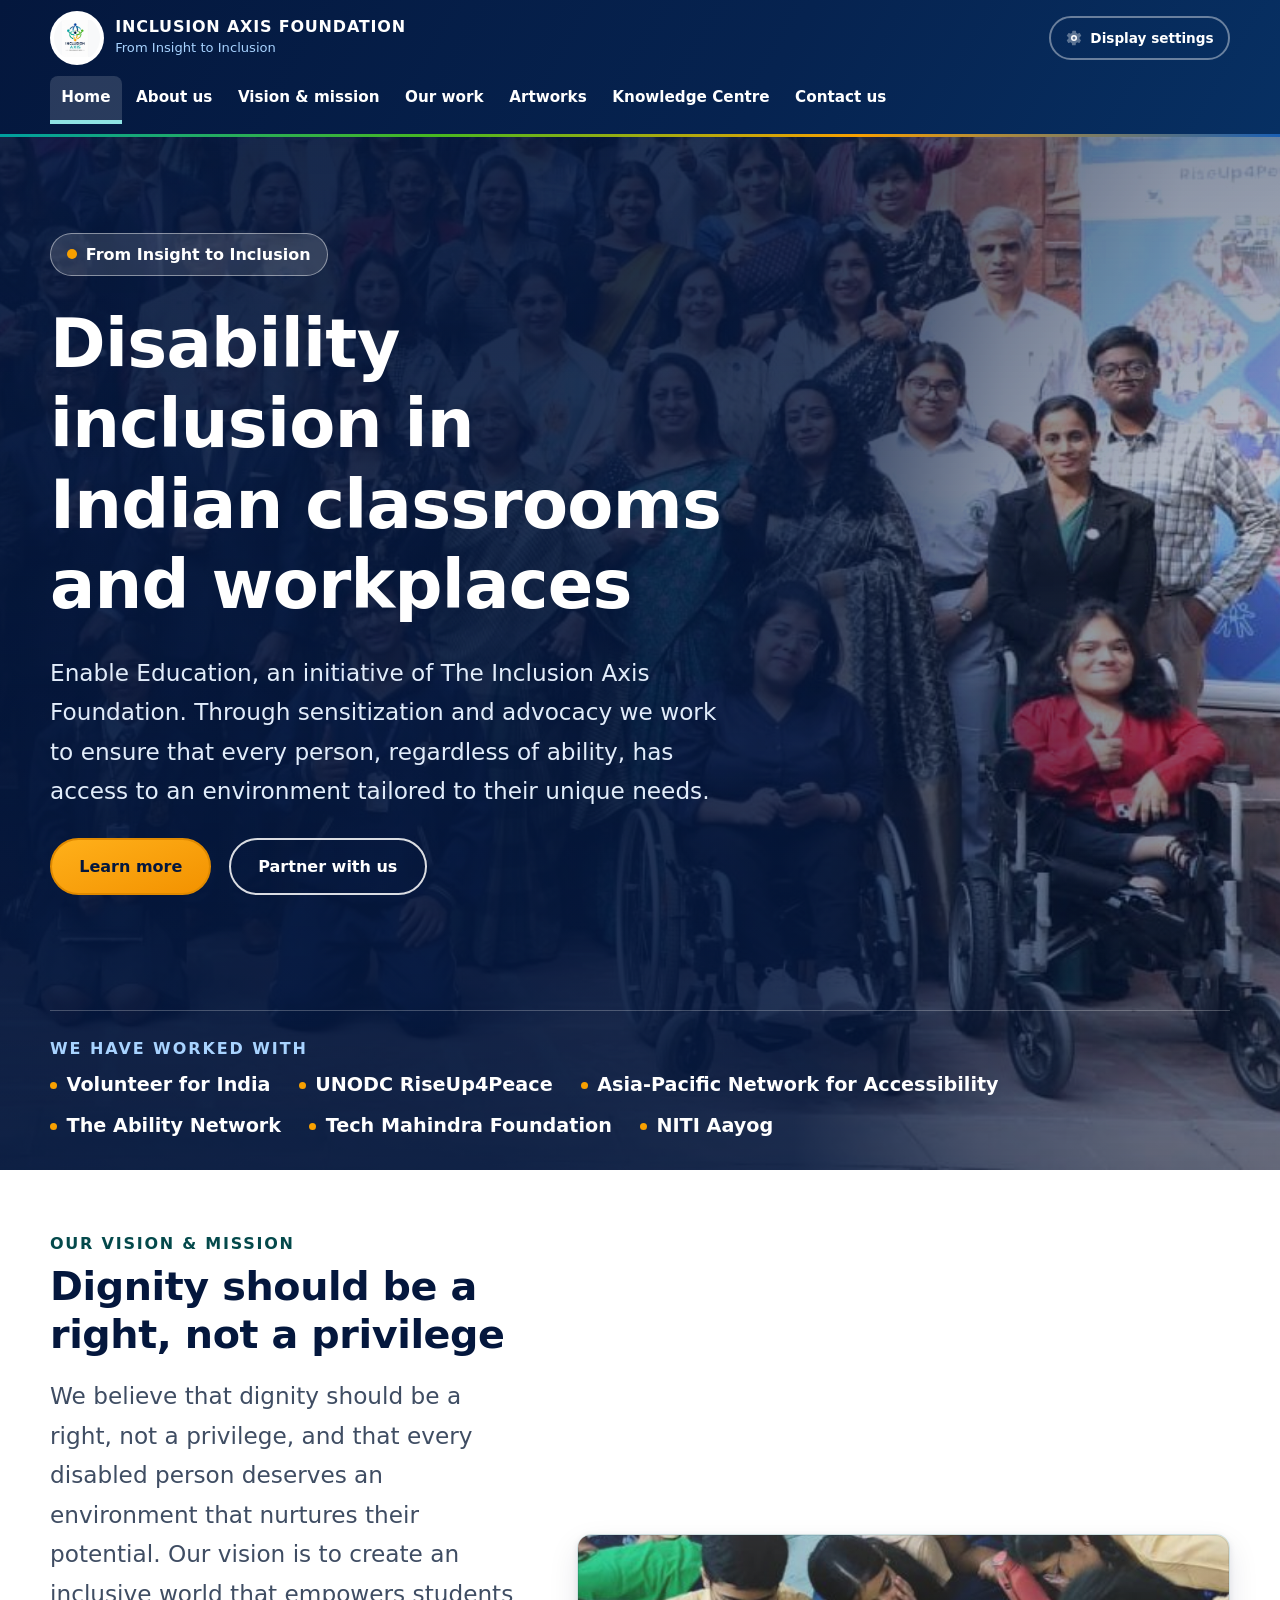
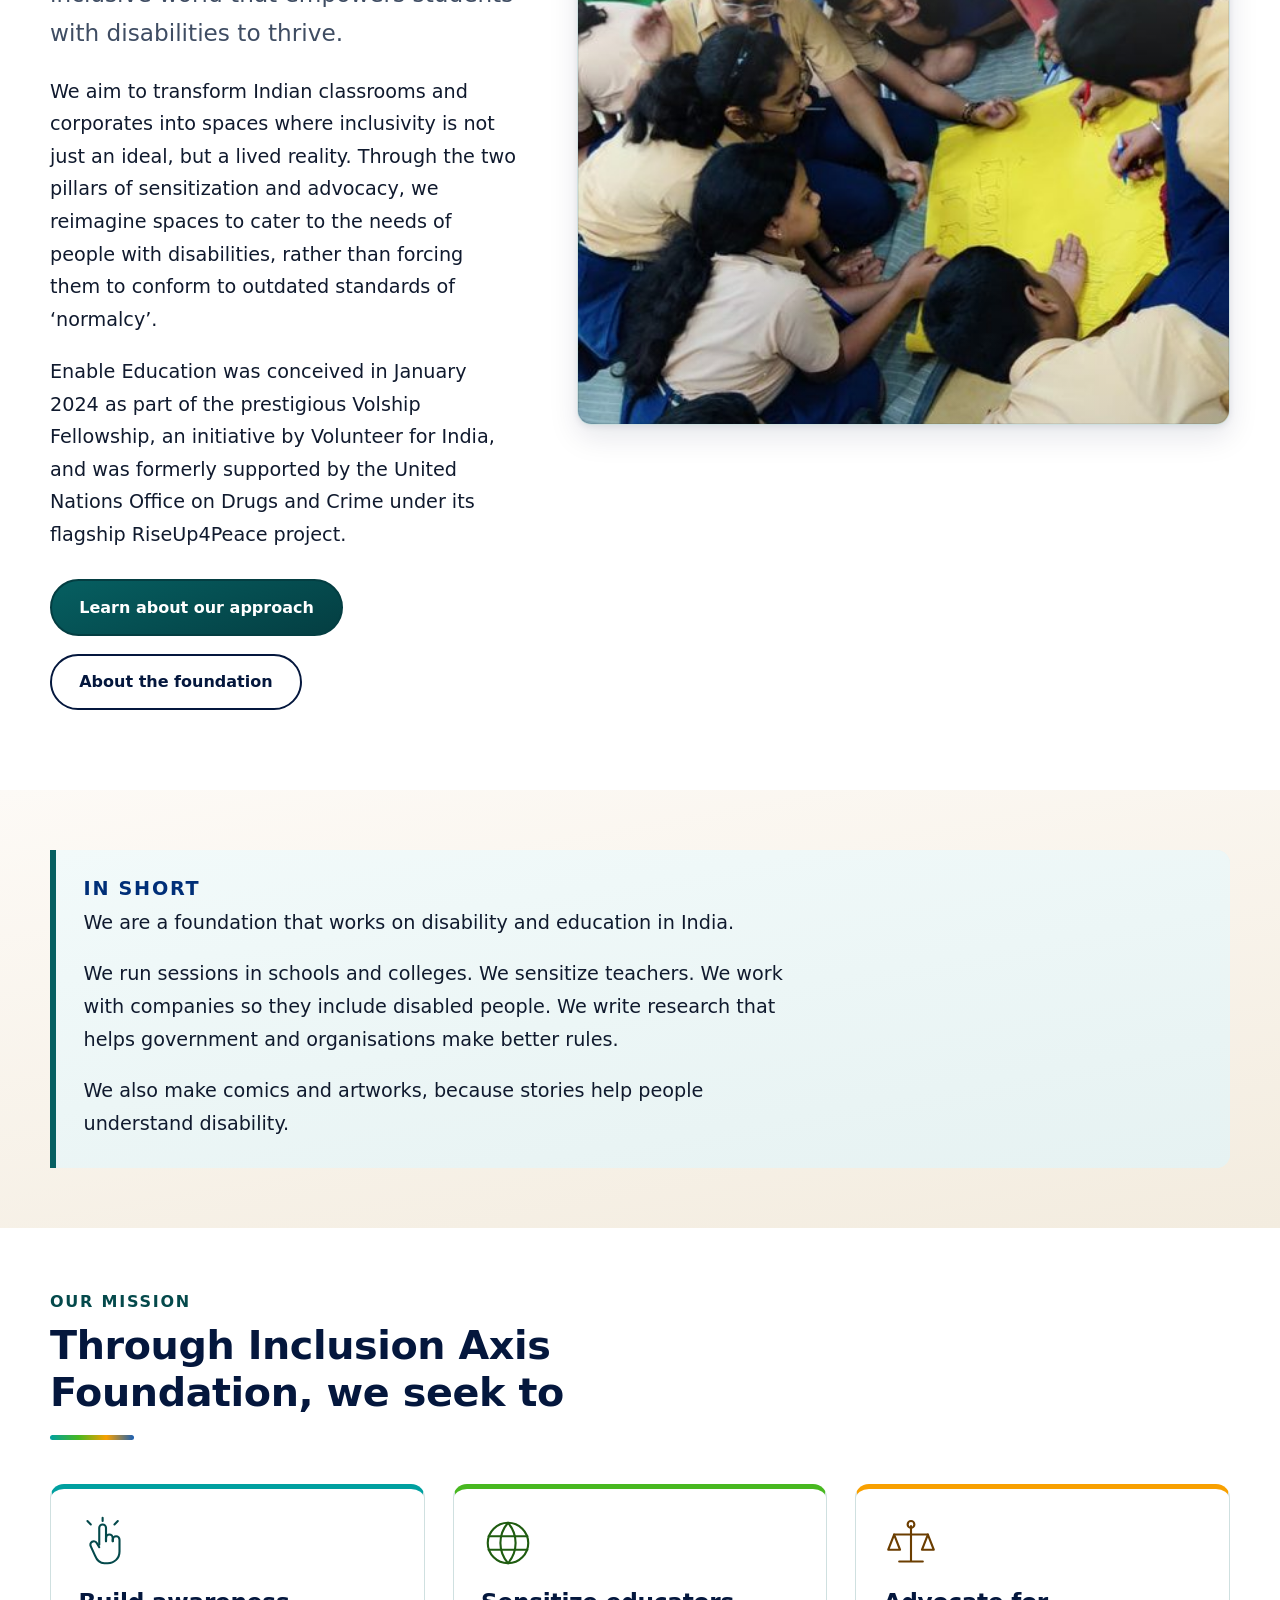
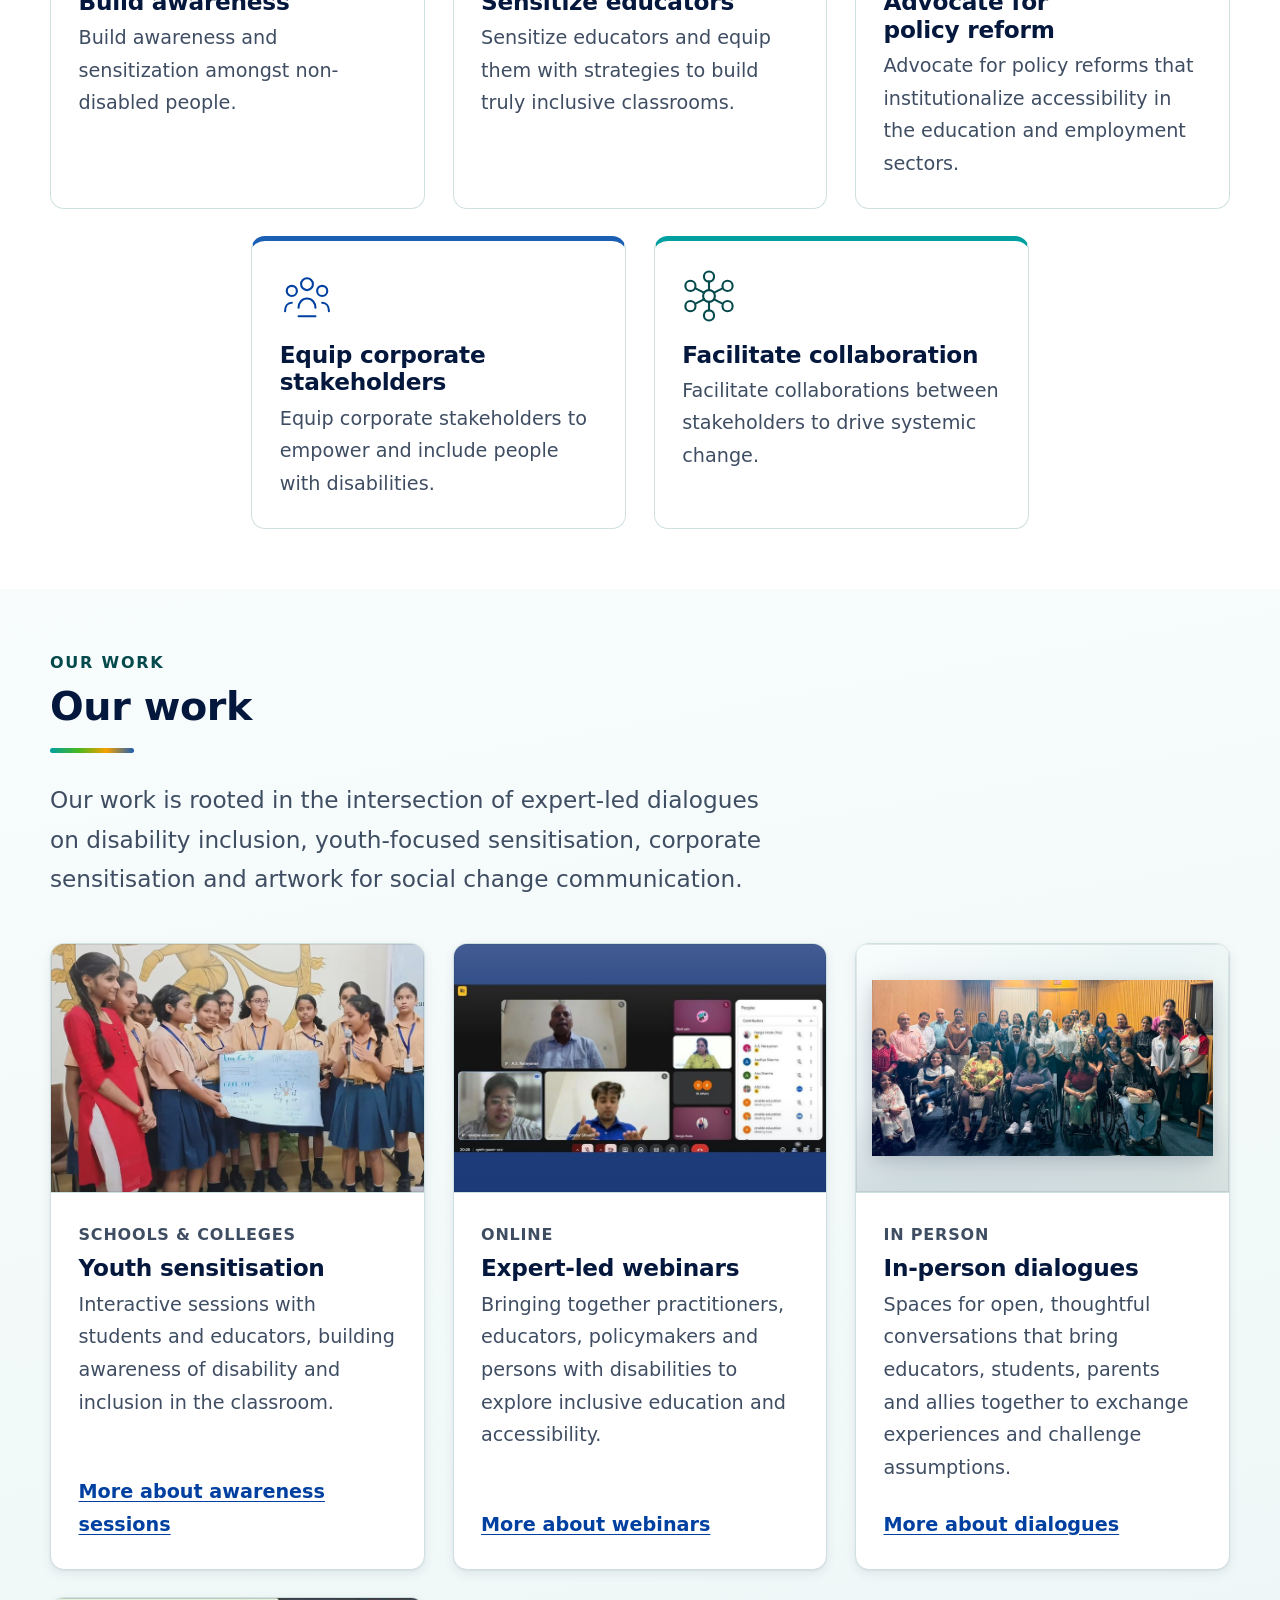
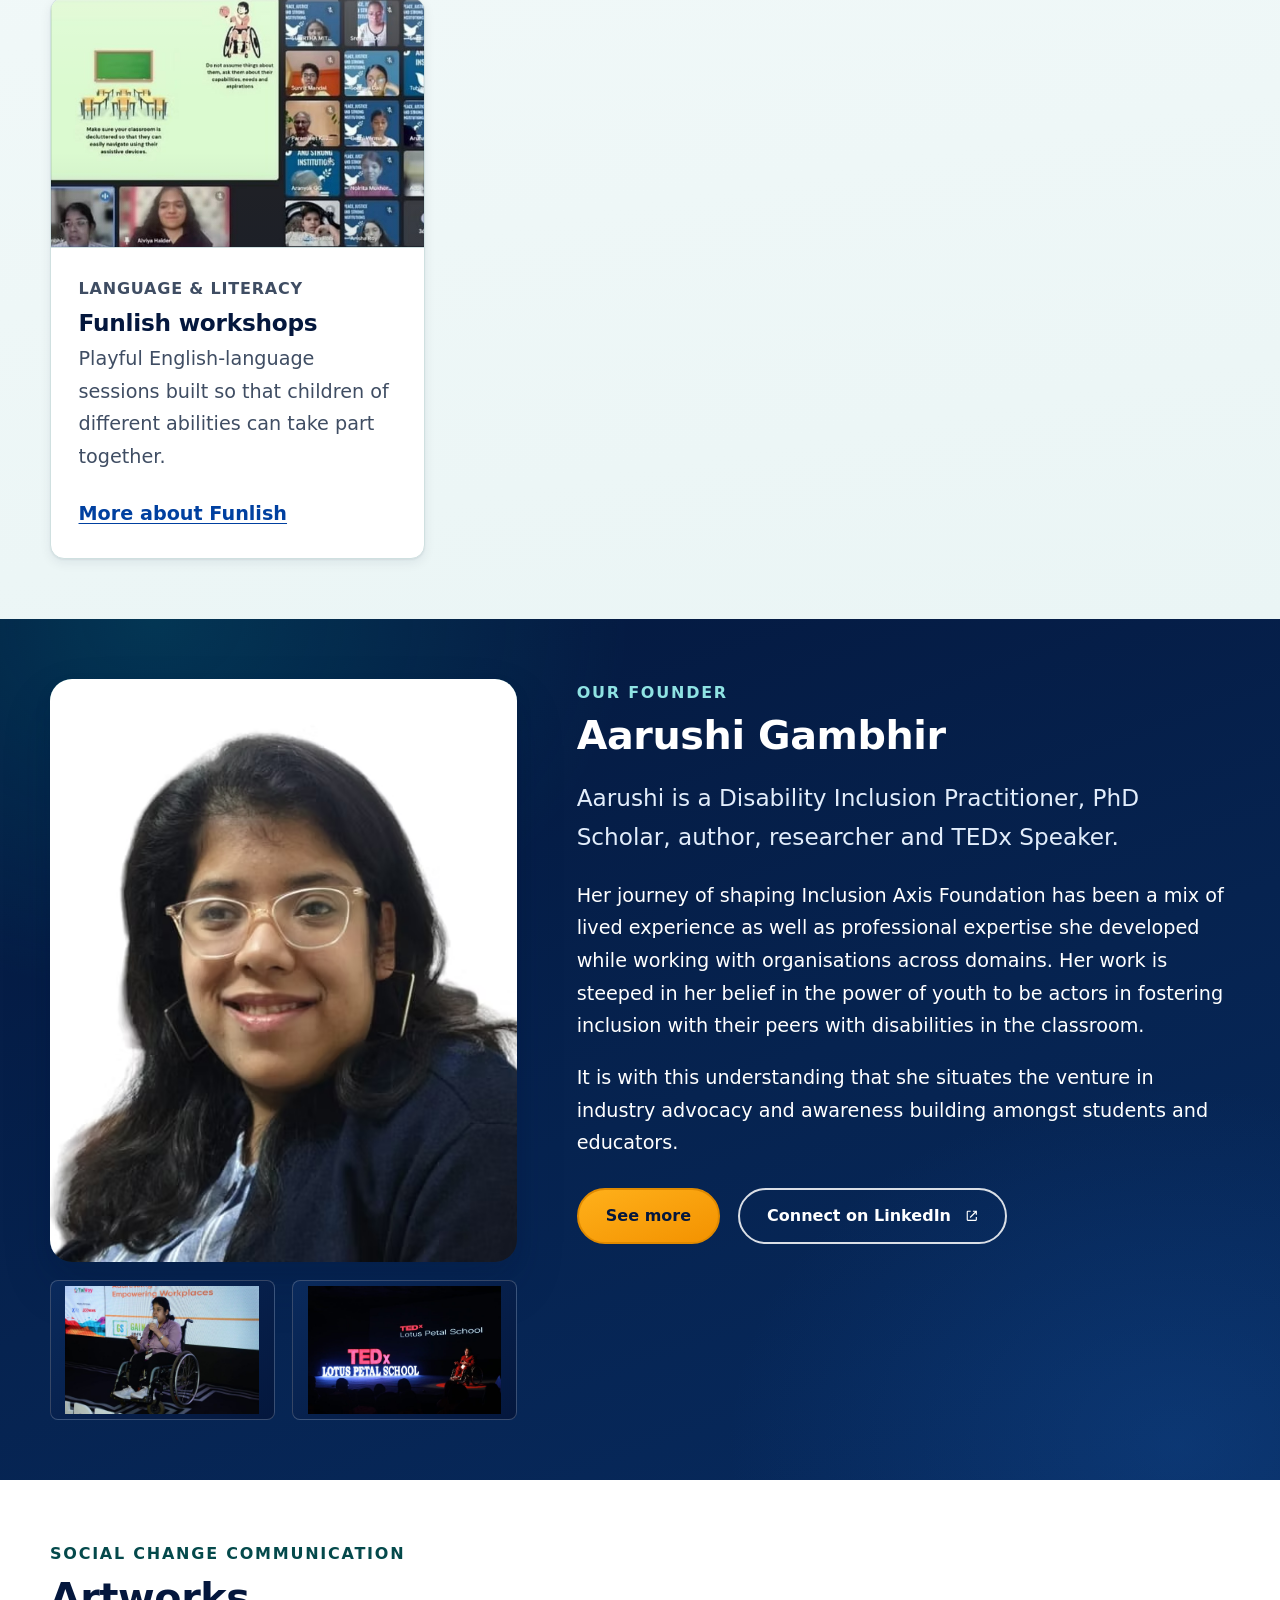
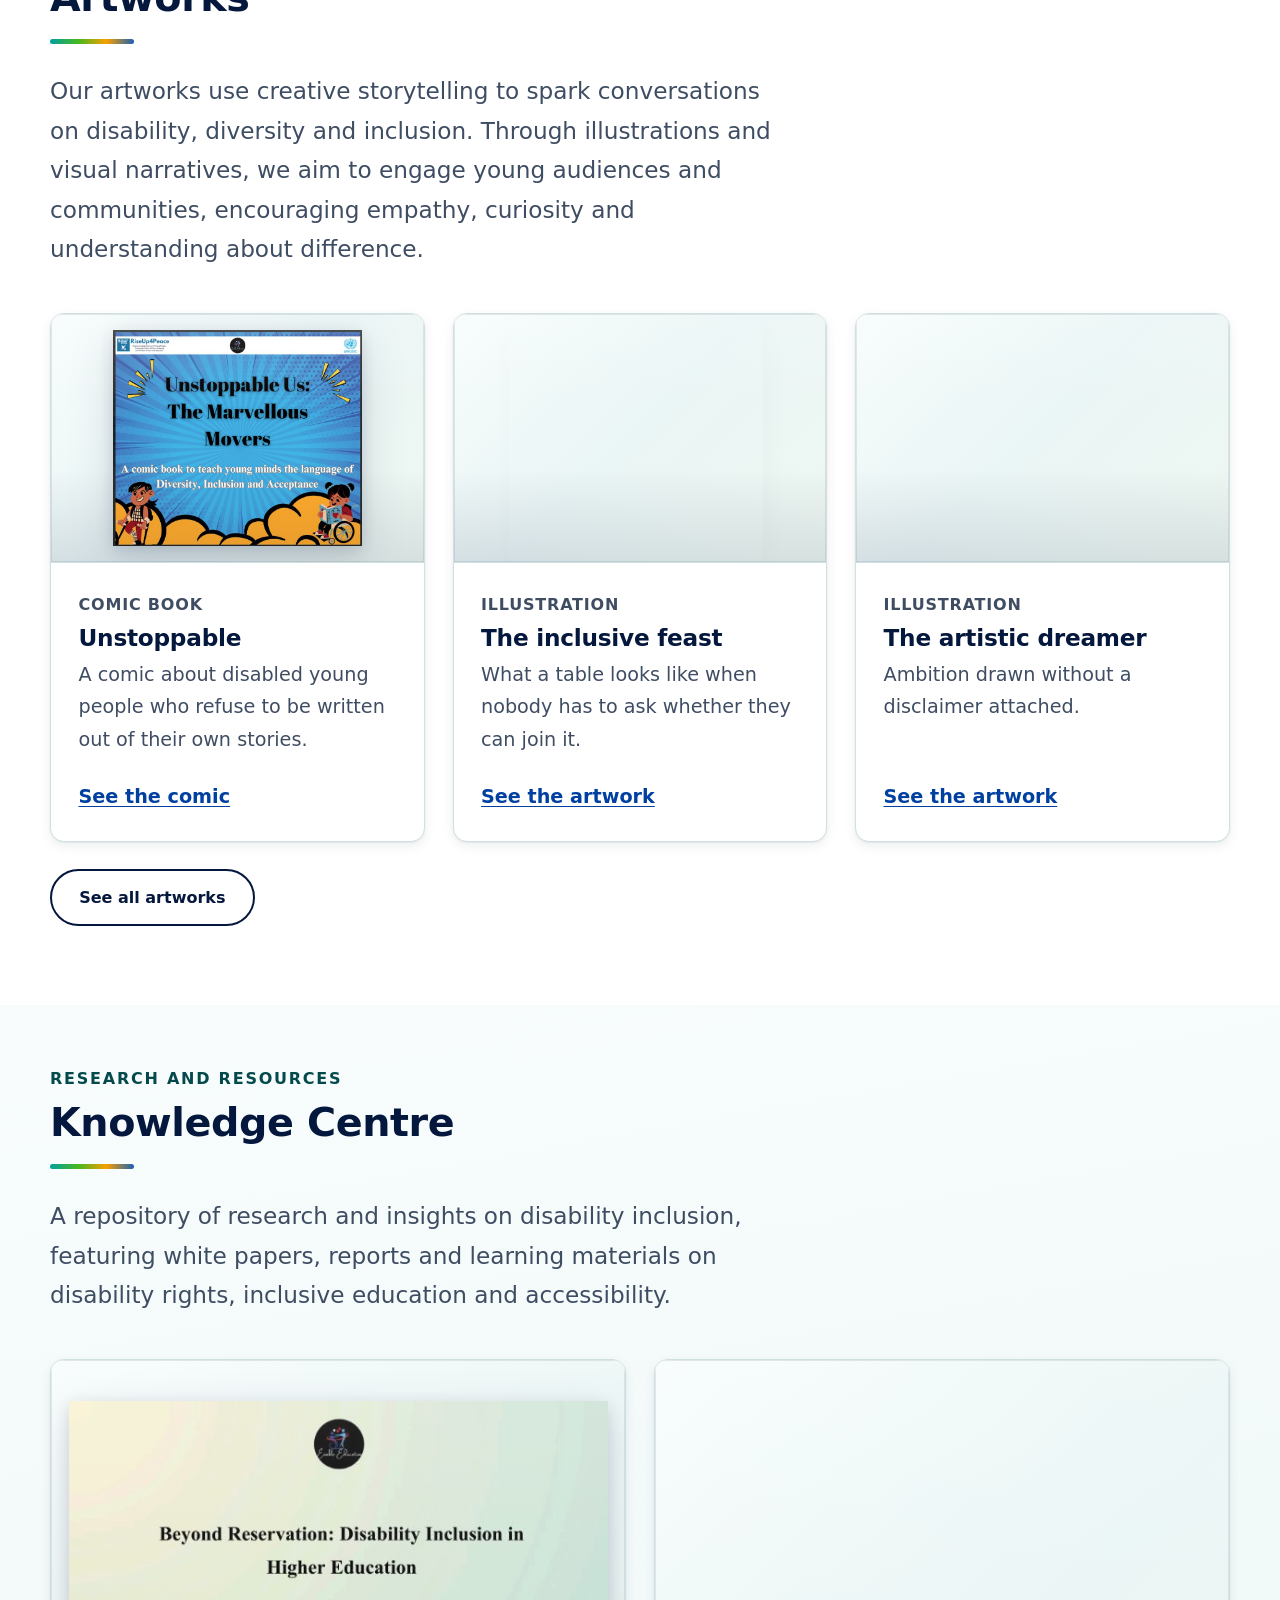
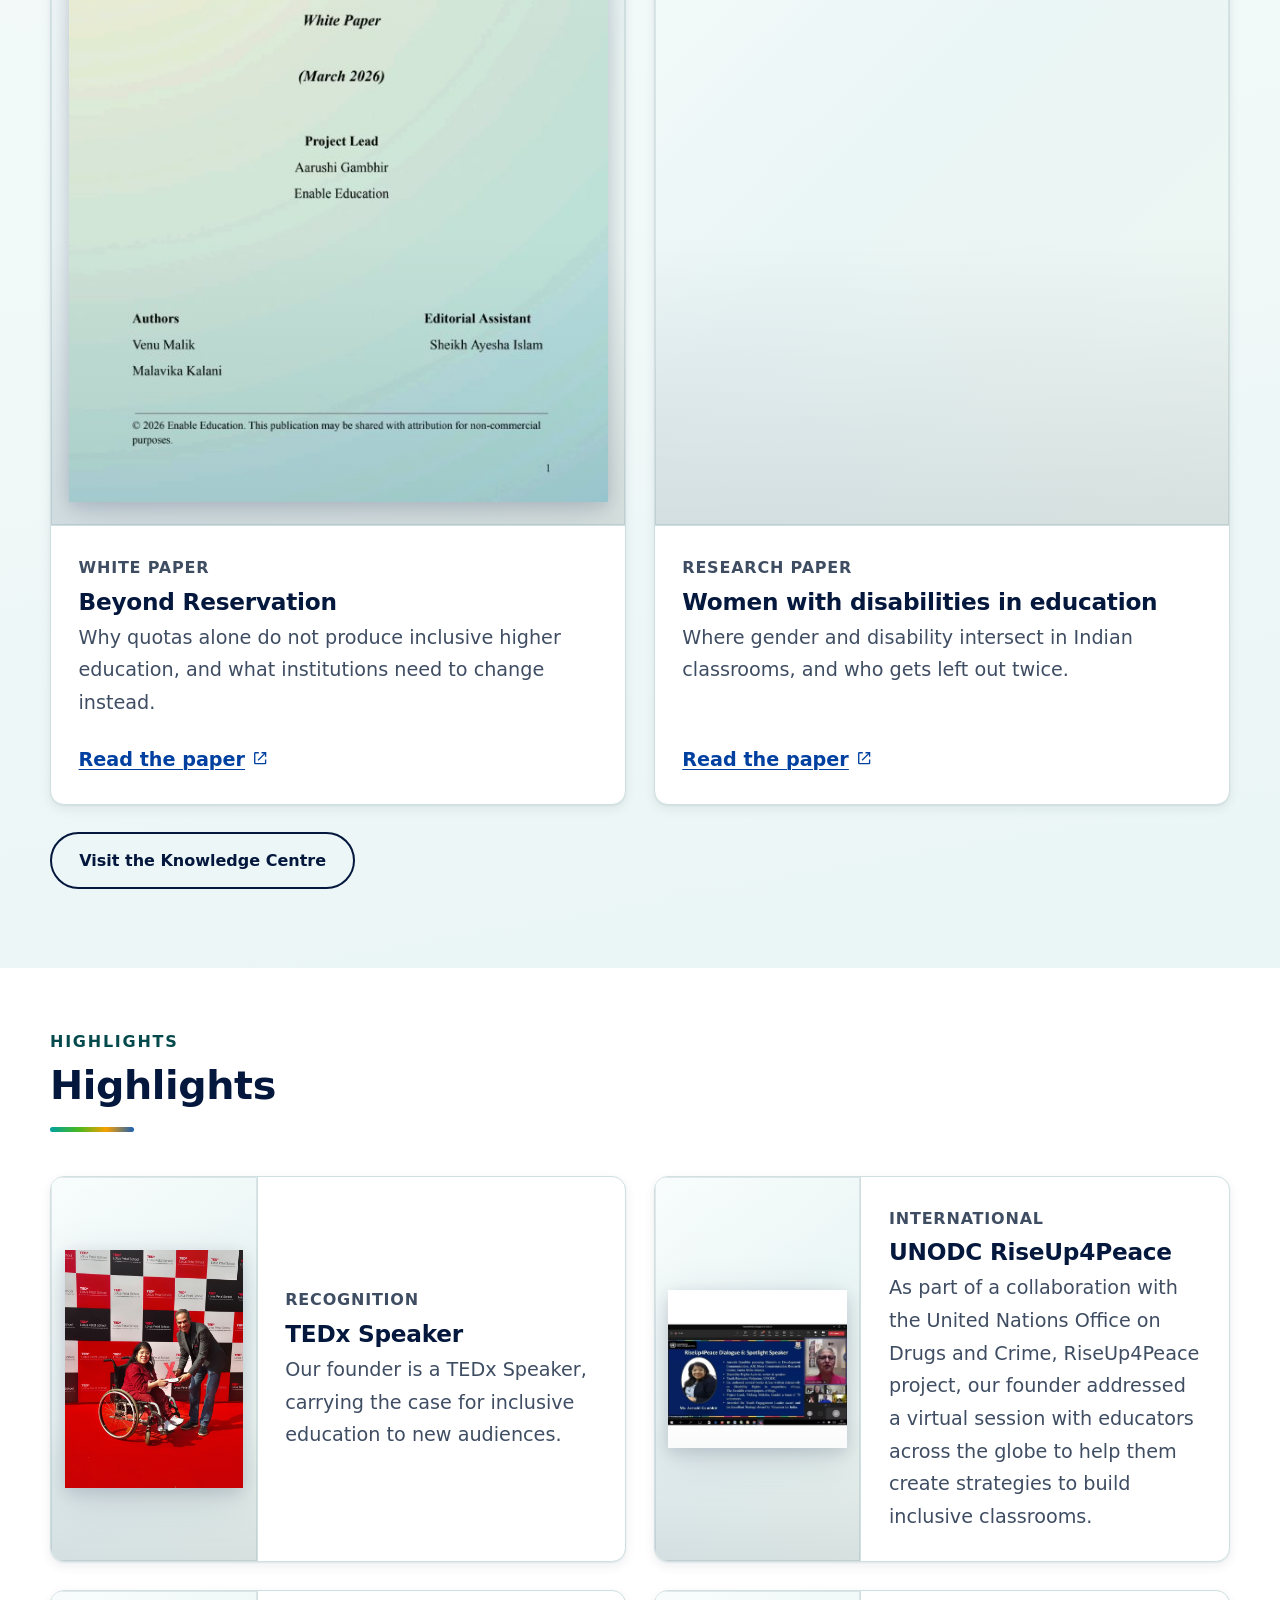
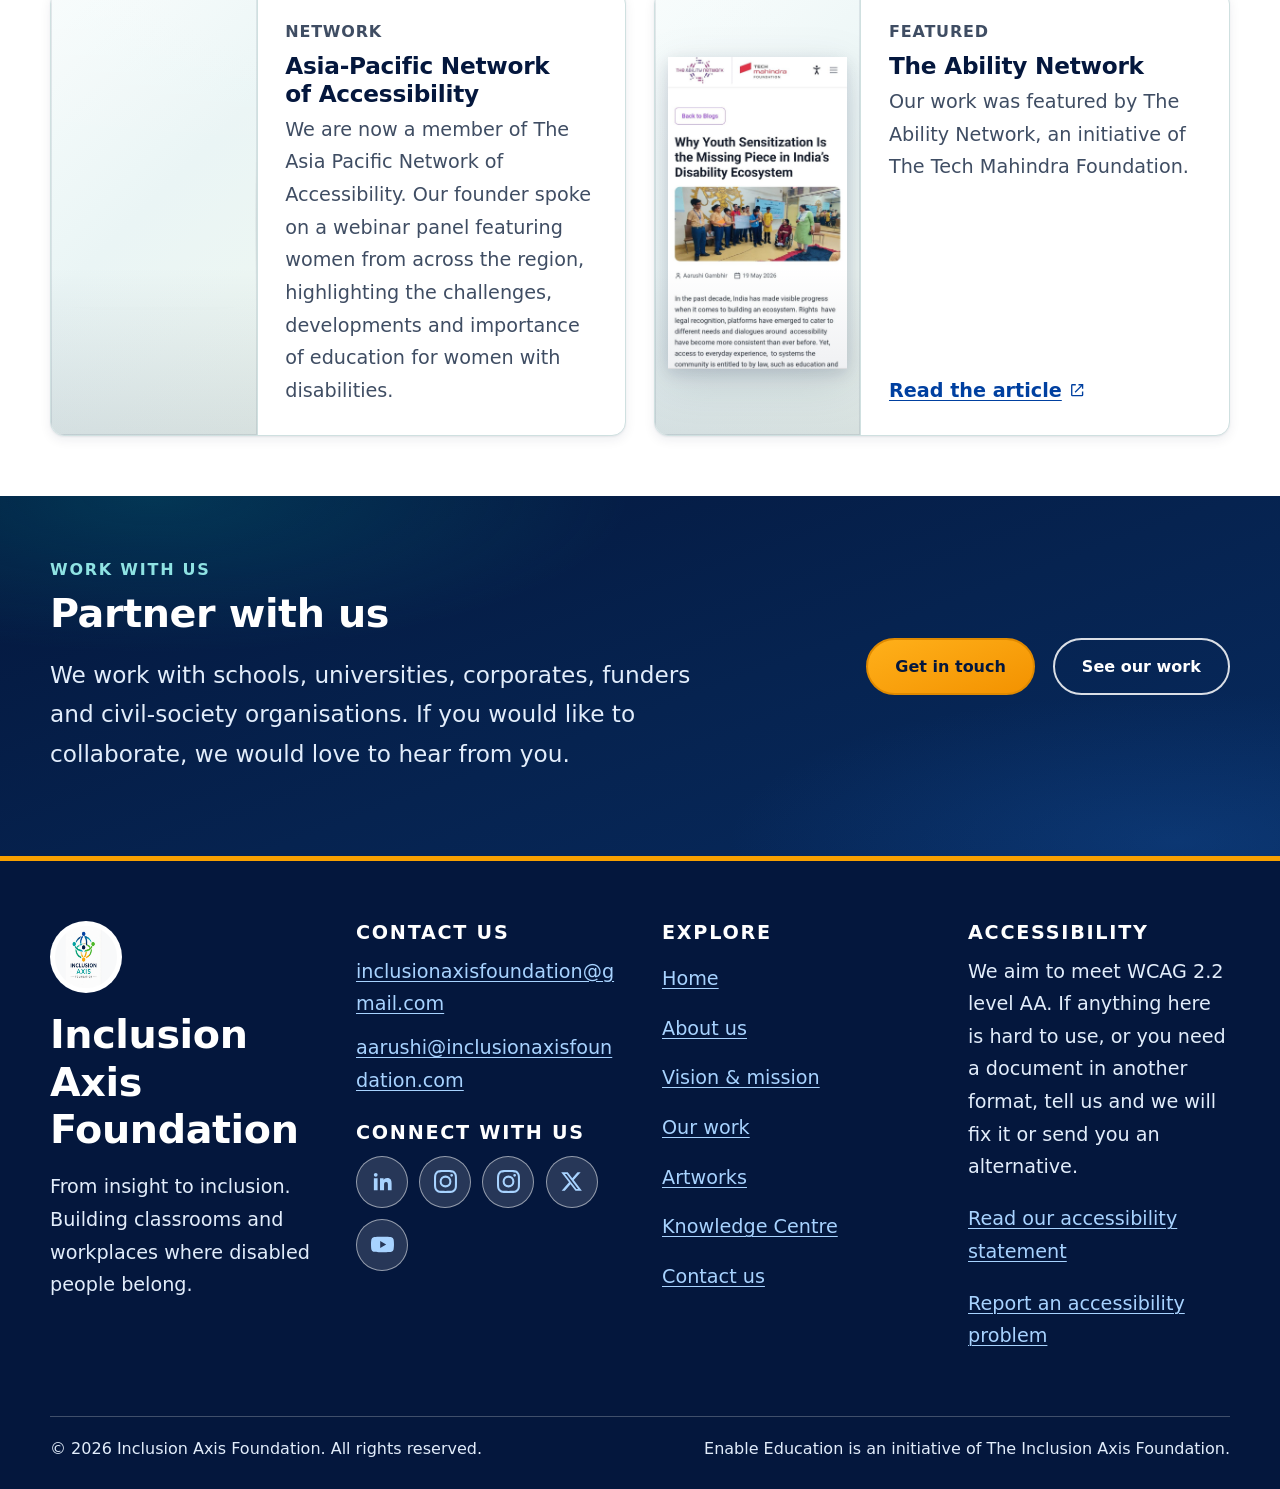
==== index.html @ 435df898 "Fix the share thumbnail, which pointed at a removed stock photo Two problems with the link preview m" ====
<!DOCTYPE html>
<html lang="en">
<head>
<meta charset="utf-8">
<title>Inclusion Axis Foundation &mdash; disability inclusion in education</title>
<meta name="viewport" content="width=device-width, initial-scale=1">
<meta name="description" content="The Inclusion Axis Foundation works with schools, universities and workplaces across India to make disability inclusion everyday practice.">
<meta name="theme-color" content="#0b1733">
<link rel="canonical" href="https://inclusionaxisfoundation.com/">
<link rel="icon" href="assets/img/favicon-32.png" sizes="32x32" type="image/png">
<link rel="icon" href="assets/img/icon-512.png" sizes="512x512" type="image/png">
<link rel="apple-touch-icon" href="assets/img/apple-touch-icon.png">
<link rel="stylesheet" href="assets/css/style.css">
<meta property="og:title" content="Inclusion Axis Foundation &mdash; disability inclusion in education">
<meta property="og:description" content="The Inclusion Axis Foundation works with schools, universities and workplaces across India to make disability inclusion everyday practice.">
<meta property="og:type" content="website">
<meta property="og:url" content="https://inclusionaxisfoundation.com/">
<meta property="og:site_name" content="Inclusion Axis Foundation">
<meta property="og:locale" content="en_IN">
<!-- Open Graph requires absolute URLs; scrapers do not resolve relative paths. -->
<meta property="og:image" content="https://inclusionaxisfoundation.com/assets/img/social-card.jpg">
<meta property="og:image:width" content="1200">
<meta property="og:image:height" content="630">
<meta property="og:image:alt" content="Participants at the NCERT and UNODC RiseUp4Peace education stakeholders&rsquo; dialogue in New Delhi &mdash; students, educators and officials standing together, with several wheelchair users among them at the front.">
<meta name="twitter:card" content="summary_large_image">
<meta name="twitter:title" content="Inclusion Axis Foundation &mdash; disability inclusion in education">
<meta name="twitter:description" content="The Inclusion Axis Foundation works with schools, universities and workplaces across India to make disability inclusion everyday practice.">
<meta name="twitter:image" content="https://inclusionaxisfoundation.com/assets/img/social-card.jpg">
<meta name="twitter:image:alt" content="Participants at the NCERT and UNODC RiseUp4Peace education stakeholders&rsquo; dialogue in New Delhi &mdash; students, educators and officials standing together, with several wheelchair users among them at the front.">
</head>
<body>
<svg xmlns="http://www.w3.org/2000/svg" style="display:none" aria-hidden="true" focusable="false">
  <symbol id="icon-external" viewBox="0 0 24 24"><path d="M14 3v2h3.59l-9.3 9.29 1.42 1.42L19 6.41V10h2V3h-7zM5 5h5V3H5a2 2 0 0 0-2 2v14a2 2 0 0 0 2 2h14a2 2 0 0 0 2-2v-5h-2v5H5V5z"/></symbol>
  <symbol id="icon-settings" viewBox="0 0 24 24"><path d="M12 8a4 4 0 1 0 0 8 4 4 0 0 0 0-8zm0 6a2 2 0 1 1 0-4 2 2 0 0 1 0 4z"/><path d="m19.43 12.98.02-.98-.02-.98 2.02-1.58a.5.5 0 0 0 .12-.64l-1.91-3.32a.5.5 0 0 0-.6-.22l-2.39.96a7.3 7.3 0 0 0-1.7-.98l-.36-2.54a.5.5 0 0 0-.5-.42h-3.82a.5.5 0 0 0-.5.42l-.36 2.54c-.6.25-1.17.58-1.7.98l-2.39-.96a.5.5 0 0 0-.6.22L2.43 8.8a.5.5 0 0 0 .12.64l2.02 1.58-.02.98.02.98-2.02 1.58a.5.5 0 0 0-.12.64l1.91 3.32c.13.22.39.31.6.22l2.39-.96c.53.4 1.1.73 1.7.98l.36 2.54c.04.24.25.42.5.42h3.82c.25 0 .46-.18.5-.42l.36-2.54c.6-.25 1.17-.58 1.7-.98l2.39.96c.22.09.47 0 .6-.22l1.91-3.32a.5.5 0 0 0-.12-.64l-2.02-1.58z" opacity=".35"/></symbol>
  <symbol id="icon-linkedin" viewBox="0 0 24 24"><path d="M6.94 5a2 2 0 1 1-4 0 2 2 0 0 1 4 0zM3 8.5h3.87V21H3V8.5zM9.4 8.5h3.71v1.71h.05c.52-.94 1.79-1.93 3.68-1.93 3.94 0 4.66 2.5 4.66 5.75V21h-3.87v-5.5c0-1.31-.02-3-1.86-3-1.87 0-2.15 1.42-2.15 2.9V21H9.4V8.5z"/></symbol>
  <symbol id="icon-instagram" viewBox="0 0 24 24"><path d="M12 2.16c3.2 0 3.58.01 4.85.07 1.17.05 1.8.25 2.23.41.56.22.96.48 1.38.9.42.42.68.82.9 1.38.16.42.36 1.06.41 2.23.06 1.27.07 1.65.07 4.85s-.01 3.58-.07 4.85c-.05 1.17-.25 1.8-.41 2.23-.22.56-.48.96-.9 1.38-.42.42-.82.68-1.38.9-.42.16-1.06.36-2.23.41-1.27.06-1.65.07-4.85.07s-3.58-.01-4.85-.07c-1.17-.05-1.8-.25-2.23-.41-.56-.22-.96-.48-1.38-.9a3.8 3.8 0 0 1-.9-1.38c-.16-.42-.36-1.06-.41-2.23C2.17 15.58 2.16 15.2 2.16 12s.01-3.58.07-4.85c.05-1.17.25-1.8.41-2.23.22-.56.48-.96.9-1.38.42-.42.82-.68 1.38-.9.42-.16 1.06-.36 2.23-.41C8.42 2.17 8.8 2.16 12 2.16zM12 0C8.74 0 8.33.01 7.05.07 5.78.13 4.9.33 4.14.63a5.9 5.9 0 0 0-2.13 1.38A5.9 5.9 0 0 0 .63 4.14c-.3.76-.5 1.64-.56 2.91C.01 8.33 0 8.74 0 12s.01 3.67.07 4.95c.06 1.27.26 2.15.56 2.91a5.9 5.9 0 0 0 1.38 2.13 5.9 5.9 0 0 0 2.13 1.38c.76.3 1.64.5 2.91.56C8.33 23.99 8.74 24 12 24s3.67-.01 4.95-.07c1.27-.06 2.15-.26 2.91-.56a5.9 5.9 0 0 0 2.13-1.38 5.9 5.9 0 0 0 1.38-2.13c.3-.76.5-1.64.56-2.91.06-1.28.07-1.69.07-4.95s-.01-3.67-.07-4.95c-.06-1.27-.26-2.15-.56-2.91a5.9 5.9 0 0 0-1.38-2.13A5.9 5.9 0 0 0 19.86.63c-.76-.3-1.64-.5-2.91-.56C15.67.01 15.26 0 12 0zm0 5.84A6.16 6.16 0 1 0 18.16 12 6.16 6.16 0 0 0 12 5.84zm0 10.16A4 4 0 1 1 16 12a4 4 0 0 1-4 4zm7.85-10.4a1.44 1.44 0 1 1-1.44-1.44 1.44 1.44 0 0 1 1.44 1.44z"/></symbol>
  <symbol id="icon-x" viewBox="0 0 24 24"><path d="M18.24 2.25h3.31l-7.23 8.26 8.5 11.24h-6.65l-5.21-6.82-5.97 6.82H1.68l7.73-8.84L1.25 2.25h6.82l4.71 6.23 5.46-6.23zm-1.16 17.52h1.83L7.02 4.12H5.05l12.03 15.65z"/></symbol>
  <symbol id="icon-youtube" viewBox="0 0 24 24"><path d="M23.5 6.5a3.02 3.02 0 0 0-2.12-2.14C19.5 3.85 12 3.85 12 3.85s-7.5 0-9.38.51A3.02 3.02 0 0 0 .5 6.5C0 8.38 0 12 0 12s0 3.62.5 5.5a3.02 3.02 0 0 0 2.12 2.14c1.88.51 9.38.51 9.38.51s7.5 0 9.38-.51a3.02 3.02 0 0 0 2.12-2.14C24 15.62 24 12 24 12s0-3.62-.5-5.5zM9.6 15.6V8.4l6.24 3.6-6.24 3.6z"/></symbol>
</svg>

<a class="skip-link" href="#main">Skip to main content</a>

<header class="site-header">
  <div class="wrap site-header__inner">
    <a class="brand" href="index.html">
      <img src="assets/img/logo.png" alt="" width="272" height="218">
      <span>
        <span class="brand__name">Inclusion Axis Foundation</span>
        <span class="brand__tagline">From Insight to Inclusion</span>
      </span>
    </a>

    <div class="header-tools">
      <button class="prefs-toggle" type="button" aria-expanded="false" aria-controls="accessibility-preferences" hidden>
        <svg aria-hidden="true" focusable="false"><use href="#icon-settings"></use></svg>
        <span class="prefs-toggle__label">Display<span class="at-wide"> settings</span></span>
      </button>

      <button class="nav-toggle" type="button" aria-expanded="false" aria-controls="primary-navigation" hidden>
        <span class="nav-toggle__bars" aria-hidden="true"></span>
        Menu
      </button>
    </div>

    <nav class="primary-nav" id="primary-navigation" aria-label="Main">
      <ul>
        <li><a href="index.html" aria-current="page">Home</a></li>
        <li><a href="about.html">About us</a></li>
        <li><a href="vision-mission.html">Vision &amp; mission</a></li>
        <li><a href="work.html">Our work</a></li>
        <li><a href="artworks.html">Artworks</a></li>
        <li><a href="knowledge-centre.html">Knowledge Centre</a></li>
        <li><a href="contact.html">Contact us</a></li>
      </ul>
    </nav>
  </div>
</header>

<section class="prefs" id="accessibility-preferences" aria-labelledby="prefs-heading" hidden>
  <div class="wrap prefs__inner">
    <h2 id="prefs-heading">Display settings</h2>
    <p class="prefs__intro">
      Change how this site looks. Your choices are saved in this browser and
      apply to every page. They do not change any other website.
    </p>

    <div class="prefs__grid">
      <fieldset>
        <legend>Text size</legend>
        <div class="opt-row">
          <label class="opt opt--radio"><input type="radio" name="pref-textsize" data-pref="textsize" value="normal" checked><span>Normal</span></label>
          <label class="opt opt--radio"><input type="radio" name="pref-textsize" data-pref="textsize" value="large"><span>Large</span></label>
          <label class="opt opt--radio"><input type="radio" name="pref-textsize" data-pref="textsize" value="larger"><span>Largest</span></label>
        </div>
      </fieldset>

      <fieldset>
        <legend>Text spacing</legend>
        <div class="opt-row">
          <label class="opt opt--radio"><input type="radio" name="pref-spacing" data-pref="spacing" value="normal" checked><span>Normal</span></label>
          <label class="opt opt--radio"><input type="radio" name="pref-spacing" data-pref="spacing" value="roomy"><span>More spaced out</span></label>
        </div>
      </fieldset>

      <fieldset>
        <legend>Reading aids</legend>
        <div class="opt-row">
          <label class="opt"><input type="checkbox" data-pref="underline" value="on" data-off="off"><span>Underline all links</span></label>
          <label class="opt"><input type="checkbox" data-pref="contrast" value="high" data-off="normal"><span>Higher contrast</span></label>
        </div>
      </fieldset>

      <fieldset>
        <legend>Animation</legend>
        <div class="opt-row">
          <label class="opt"><input type="checkbox" data-pref="motion" value="off" data-off="on"><span>Turn off animation</span></label>
        </div>
      </fieldset>
    </div>

    <div class="prefs__actions">
      <button class="btn-plain prefs__reset" type="button">Reset to defaults</button>
      <button class="btn-plain prefs__close" type="button">Close settings</button>
      <p class="prefs__status" role="status"></p>
    </div>
  </div>
</section>

<main id="main">
  <section class="hero">
    <div class="hero__media hero__media--group">
      <img src="assets/img/hero-group.jpg" alt="Participants at the NCERT and UNODC RiseUp4Peace education stakeholders&rsquo; dialogue in New Delhi &mdash; students, educators and officials standing together, with several wheelchair users among them at the front." width="1516" height="632">
    </div>
    <div class="wrap hero__inner">
      <div class="hero__panel">
        <p class="chip"><span class="chip__dot" aria-hidden="true"></span>From Insight to Inclusion</p>
        <h1>Disability inclusion in Indian classrooms and workplaces</h1>
        <p class="hero__lede">
          Enable Education, an initiative of The Inclusion Axis Foundation.
          Through sensitization and advocacy we work to ensure that every
          person, regardless of ability, has access to an environment tailored
          to their unique needs.
        </p>
        <p class="btn-row">
          <a class="btn btn--amber" href="about.html">Learn more</a>
          <a class="btn btn--ghost-light" href="contact.html">Partner with us</a>
        </p>
      </div>
    </div>
    <div class="wrap supporters">
      <h2>We have worked with</h2>
      <ul>
        <li>Volunteer for India</li>
        <li>UNODC RiseUp4Peace</li>
        <li>Asia-Pacific Network for Accessibility</li>
        <li>The Ability Network</li>
        <li>Tech Mahindra Foundation</li>
        <li>NITI Aayog</li>
      </ul>
    </div>
  </section>

  <section class="section" aria-labelledby="who-heading">
    <div class="wrap">
      <div class="split split--wide-text reveal">
        <div>
          <p class="eyebrow">Our vision &amp; mission</p>
          <h2 id="who-heading">Dignity should be a right, not a privilege</h2>
          <p class="lede">
            We believe that dignity should be a right, not a privilege, and
            that every disabled person deserves an environment that nurtures
            their potential. Our vision is to create an inclusive world that
            empowers students with disabilities to thrive.
          </p>
          <p>
            We aim to transform Indian classrooms and corporates into spaces
            where inclusivity is not just an ideal, but a lived reality.
            Through the two pillars of sensitization and advocacy, we
            reimagine spaces to cater to the needs of people with
            disabilities, rather than forcing them to conform to outdated
            standards of &lsquo;normalcy&rsquo;.
          </p>
          <p>
            Enable Education was conceived in January 2024 as part of the
            prestigious Volship Fellowship, an initiative by Volunteer for
            India, and was formerly supported by the United Nations Office on
            Drugs and Crime under its flagship RiseUp4Peace project.
          </p>
          <p class="btn-row">
            <a class="btn btn--primary" href="vision-mission.html">Learn about our approach</a>
            <a class="btn btn--outline" href="about.html">About the foundation</a>
          </p>
        </div>
        <figure class="frame frame--zoom ratio-4-3 pos-lower">
          <img src="assets/img/students-circle.jpg" alt="Students and facilitators sitting in a circle on the floor during a workshop, deep in discussion." width="504" height="1120" loading="lazy" decoding="async">
        </figure>
      </div>
    </div>
  </section>

  <section class="section band--cream" aria-labelledby="short-heading">
    <div class="wrap">
      <div class="in-short reveal">
        <h2 id="short-heading">In short</h2>
        <p>We are a foundation that works on disability and education in India.</p>
        <p>We run sessions in schools and colleges. We sensitize teachers. We
          work with companies so they include disabled people. We write
          research that helps government and organisations make better rules.</p>
        <p>We also make comics and artworks, because stories help people
          understand disability.</p>
      </div>
    </div>
  </section>

  <section class="section" aria-labelledby="aims-heading">
    <div class="wrap">
      <div class="section-head reveal">
        <p class="eyebrow">Our mission</p>
        <h2 id="aims-heading">Through Inclusion Axis Foundation, we seek to</h2>
        <span class="section-head__rule" aria-hidden="true"></span>
      </div>
      <ul class="pillars reveal">
        <li>
          <svg viewBox="0 0 64 64" fill="none" stroke="currentColor" stroke-width="2.5" stroke-linecap="round" stroke-linejoin="round" aria-hidden="true" focusable="false"><path d="M24 34V14a4 4 0 0 1 8 0v16"/><path d="M32 30v-4a4 4 0 0 1 8 0v4"/><path d="M40 30v-2a4 4 0 0 1 8 0v14c0 8-6 14-14 14h-4c-6 0-9-4-11-9l-5-11a4 4 0 0 1 7-4l3 5"/><path d="M14 10 10 6M28 6V2M42 10l4-4"/></svg>
          <h3>Build awareness</h3>
          <p>Build awareness and sensitization amongst non-disabled people.</p>
        </li>
        <li>
          <svg viewBox="0 0 64 64" fill="none" stroke="currentColor" stroke-width="2.5" stroke-linecap="round" stroke-linejoin="round" aria-hidden="true" focusable="false"><circle cx="32" cy="32" r="24"/><path d="M32 8c6 7 9 15 9 24s-3 17-9 24c-6-7-9-15-9-24s3-17 9-24Z"/><path d="M9 24h46M9 40h46"/></svg>
          <h3>Sensitize educators</h3>
          <p>Sensitize educators and equip them with strategies to build truly
            inclusive classrooms.</p>
        </li>
        <li>
          <svg viewBox="0 0 64 64" fill="none" stroke="currentColor" stroke-width="2.5" stroke-linecap="round" stroke-linejoin="round" aria-hidden="true" focusable="false"><path d="M32 12v42M18 54h28"/><path d="M12 22h40"/><path d="M12 22 5 40h14L12 22Z"/><path d="M52 22 45 40h14l-7-18Z"/><circle cx="32" cy="10" r="4"/></svg>
          <h3>Advocate for policy reform</h3>
          <p>Advocate for policy reforms that institutionalize accessibility in
            the education and employment sectors.</p>
        </li>
        <li>
          <svg viewBox="0 0 64 64" fill="none" stroke="currentColor" stroke-width="2.5" stroke-linecap="round" stroke-linejoin="round" aria-hidden="true" focusable="false"><circle cx="32" cy="18" r="7"/><path d="M22 46c0-6 4-11 10-11s10 5 10 11"/><circle cx="14" cy="26" r="6"/><path d="M6 50c0-6 3-10 8-10"/><circle cx="50" cy="26" r="6"/><path d="M58 50c0-6-3-10-8-10"/><path d="M22 56h20"/></svg>
          <h3>Equip corporate stakeholders</h3>
          <p>Equip corporate stakeholders to empower and include people with
            disabilities.</p>
        </li>
        <li>
          <svg viewBox="0 0 64 64" fill="none" stroke="currentColor" stroke-width="2.5" stroke-linecap="round" stroke-linejoin="round" aria-hidden="true" focusable="false"><circle cx="32" cy="32" r="7"/><circle cx="32" cy="9" r="6"/><circle cx="32" cy="55" r="6"/><circle cx="10" cy="20" r="6"/><circle cx="54" cy="20" r="6"/><circle cx="10" cy="44" r="6"/><circle cx="54" cy="44" r="6"/><path d="M32 15v10M32 39v10M16 23l10 5M48 23l-10 5M16 41l10-5M48 41l-10-5"/></svg>
          <h3>Facilitate collaboration</h3>
          <p>Facilitate collaborations between stakeholders to drive systemic
            change.</p>
        </li>
      </ul>
    </div>
  </section>

  <section class="section band--alt" aria-labelledby="work-heading">
    <div class="wrap">
      <div class="section-head reveal">
        <p class="eyebrow">Our work</p>
        <h2 id="work-heading">Our work</h2>
        <span class="section-head__rule" aria-hidden="true"></span>
        <p class="lede">
          Our work is rooted in the intersection of expert-led dialogues on
          disability inclusion, youth-focused sensitisation, corporate
          sensitisation and artwork for social change communication.
        </p>
      </div>
      <ul class="grid grid--wide reveal">
        <li>
          <article class="card">
            <div class="card__media">
              <img src="assets/img/tagore-school.jpg" alt="A facilitator standing in front of a classroom of school students during an awareness session." width="780" height="780" loading="lazy" decoding="async">
            </div>
            <div class="card__body">
              <p class="card__meta">Schools &amp; colleges</p>
              <h3>Youth sensitisation</h3>
              <p>Interactive sessions with students and educators, building
                awareness of disability and inclusion in the classroom.</p>
              <p class="card__link"><a href="work.html#awareness">More about awareness sessions</a></p>
            </div>
          </article>
        </li>
        <li>
          <article class="card">
            <div class="card__media">
              <img src="assets/img/work-webinar.jpg" alt="Speakers and participants in a grid of video-call windows during an expert-led webinar." width="756" height="756" loading="lazy" decoding="async">
            </div>
            <div class="card__body">
              <p class="card__meta">Online</p>
              <h3>Expert-led webinars</h3>
              <p>Bringing together practitioners, educators, policymakers and
                persons with disabilities to explore inclusive education and
                accessibility.</p>
              <p class="card__link"><a href="work.html#webinars">More about webinars</a></p>
            </div>
          </article>
        </li>
        <li>
          <article class="card">
            <div class="card__media card__media--safe">
              <img src="assets/img/work-dialogue.jpg" alt="Participants, several of them wheelchair users, seated together in a circle at an in-person dialogue." width="800" height="414" loading="lazy" decoding="async">
            </div>
            <div class="card__body">
              <p class="card__meta">In person</p>
              <h3>In-person dialogues</h3>
              <p>Spaces for open, thoughtful conversations that bring
                educators, students, parents and allies together to exchange
                experiences and challenge assumptions.</p>
              <p class="card__link"><a href="work.html#dialogues">More about dialogues</a></p>
            </div>
          </article>
        </li>
        <li>
          <article class="card">
            <div class="card__media">
              <img src="assets/img/funlish-workshop.jpg" alt="Children seated at long tables taking part in a Funlish language workshop." width="990" height="439" loading="lazy" decoding="async">
            </div>
            <div class="card__body">
              <p class="card__meta">Language &amp; literacy</p>
              <h3>Funlish workshops</h3>
              <p>Playful English-language sessions built so that children of
                different abilities can take part together.</p>
              <p class="card__link"><a href="work.html#funlish">More about Funlish</a></p>
            </div>
          </article>
        </li>
      </ul>
    </div>
  </section>

  <section class="section band--navy" aria-labelledby="founder-heading">
    <div class="wrap">
      <div class="feature reveal">
        <div>
          <figure class="feature__portrait">
            <img src="assets/img/founder-portrait.png" alt="Aarushi Gambhir, founder of the Inclusion Axis Foundation." width="572" height="608" loading="lazy" decoding="async">
          </figure>
          <ul class="feature__thumbs">
            <li>
              <figure>
                <img src="assets/img/founder-speaking.jpg" alt="Aarushi Gambhir speaking to an audience at a panel event." width="960" height="636" loading="lazy" decoding="async">
              </figure>
            </li>
            <li>
              <figure>
                <img src="assets/img/tedx-stage.jpg" alt="Aarushi Gambhir on a TEDx stage in front of the red TEDx lettering." width="1050" height="700" loading="lazy" decoding="async">
              </figure>
            </li>
          </ul>
        </div>
        <div>
          <p class="eyebrow">Our founder</p>
          <h2 id="founder-heading">Aarushi Gambhir</h2>
          <p class="lede">
            Aarushi is a Disability Inclusion Practitioner, PhD Scholar,
            author, researcher and TEDx Speaker.
          </p>
          <p>
            Her journey of shaping Inclusion Axis Foundation has been a mix of
            lived experience as well as professional expertise she developed
            while working with organisations across domains. Her work is
            steeped in her belief in the power of youth to be actors in
            fostering inclusion with their peers with disabilities in the
            classroom.
          </p>
          <p>
            It is with this understanding that she situates the venture in
            industry advocacy and awareness building amongst students and
            educators.
          </p>
          <p class="btn-row">
            <a class="btn btn--amber" href="about.html#founder">See more</a>
            <a class="btn btn--ghost-light" href="https://www.linkedin.com/in/aarushigambhir/" rel="noopener" target="_blank">Connect on LinkedIn<span class="visually-hidden"> Aarushi Gambhir on LinkedIn (opens in a new tab)</span><svg class="ext-icon" aria-hidden="true" focusable="false"><use href="#icon-external"></use></svg></a>
          </p>
        </div>
      </div>
    </div>
  </section>

  <section class="section" aria-labelledby="art-heading">
    <div class="wrap">
      <div class="section-head reveal">
        <p class="eyebrow">Social change communication</p>
        <h2 id="art-heading">Artworks</h2>
        <span class="section-head__rule" aria-hidden="true"></span>
        <p class="lede">
          Our artworks use creative storytelling to spark conversations on
          disability, diversity and inclusion. Through illustrations and visual
          narratives, we aim to engage young audiences and communities,
          encouraging empathy, curiosity and understanding about difference.
        </p>
      </div>
      <ul class="grid grid--wide reveal">
        <li>
          <article class="card">
            <div class="card__media card__media--safe">
              <img src="assets/img/comic-unstoppable-cover.jpg" alt="Comic cover titled Unstoppable, showing a determined young character in an action pose." width="801" height="695" loading="lazy" decoding="async">
            </div>
            <div class="card__body">
              <p class="card__meta">Comic book</p>
              <h3>Unstoppable</h3>
              <p>A comic about disabled young people who refuse to be written
                out of their own stories.</p>
              <p class="card__link"><a href="artworks.html#unstoppable">See the comic</a></p>
            </div>
          </article>
        </li>
        <li>
          <article class="card">
            <div class="card__media card__media--safe">
              <img src="assets/img/art-inclusive-feast.png" alt="Illustration of friends of different abilities sharing a meal around one table." width="573" height="624" loading="lazy" decoding="async">
            </div>
            <div class="card__body">
              <p class="card__meta">Illustration</p>
              <h3>The inclusive feast</h3>
              <p>What a table looks like when nobody has to ask whether they
                can join it.</p>
              <p class="card__link"><a href="artworks.html#feast">See the artwork</a></p>
            </div>
          </article>
        </li>
        <li>
          <article class="card">
            <div class="card__media card__media--safe">
              <img src="assets/img/art-artistic-dreamer.png" alt="Illustration of a young artist surrounded by their own imagined worlds." width="604" height="648" loading="lazy" decoding="async">
            </div>
            <div class="card__body">
              <p class="card__meta">Illustration</p>
              <h3>The artistic dreamer</h3>
              <p>Ambition drawn without a disclaimer attached.</p>
              <p class="card__link"><a href="artworks.html#dreamer">See the artwork</a></p>
            </div>
          </article>
        </li>
      </ul>
      <p class="btn-row reveal"><a class="btn btn--outline" href="artworks.html">See all artworks</a></p>
    </div>
  </section>

  <section class="section band--alt" aria-labelledby="kc-heading">
    <div class="wrap">
      <div class="section-head reveal">
        <p class="eyebrow">Research and resources</p>
        <h2 id="kc-heading">Knowledge Centre</h2>
        <span class="section-head__rule" aria-hidden="true"></span>
        <p class="lede">
          A repository of research and insights on disability inclusion,
          featuring white papers, reports and learning materials on disability
          rights, inclusive education and accessibility.
        </p>
      </div>
      <ul class="grid grid--2 reveal">
        <li>
          <article class="card">
            <div class="card__media card__media--doc">
              <img src="assets/img/paper-beyond-reservation.jpg" alt="Cover of the white paper Beyond Reservation." width="583" height="758" loading="lazy" decoding="async">
            </div>
            <div class="card__body">
              <p class="card__meta">White paper</p>
              <h3>Beyond Reservation</h3>
              <p>Why quotas alone do not produce inclusive higher education,
                and what institutions need to change instead.</p>
              <p class="card__link"><a href="https://drive.google.com/file/d/1w3RRhw8chwav0TPGfvzyoRe0wQTZFUEe/view?usp=drivesdk" rel="noopener" target="_blank">Read the paper<span class="visually-hidden"> PDF on Google Drive (opens in a new tab)</span><svg class="ext-icon" aria-hidden="true" focusable="false"><use href="#icon-external"></use></svg></a></p>
            </div>
          </article>
        </li>
        <li>
          <article class="card">
            <div class="card__media card__media--doc">
              <img src="assets/img/paper-women-education.jpg" alt="Cover of the paper on women with disabilities in education." width="648" height="826" loading="lazy" decoding="async">
            </div>
            <div class="card__body">
              <p class="card__meta">Research paper</p>
              <h3>Women with disabilities in education</h3>
              <p>Where gender and disability intersect in Indian classrooms,
                and who gets left out twice.</p>
              <p class="card__link"><a href="https://drive.google.com/drive/folders/1AIb3WrPv0tdu9_oYVqQbv5recvO2P66a" rel="noopener" target="_blank">Read the paper<span class="visually-hidden"> Folder on Google Drive (opens in a new tab)</span><svg class="ext-icon" aria-hidden="true" focusable="false"><use href="#icon-external"></use></svg></a></p>
            </div>
          </article>
        </li>
      </ul>
      <p class="btn-row reveal"><a class="btn btn--outline" href="knowledge-centre.html">Visit the Knowledge Centre</a></p>
    </div>
  </section>

  <section class="section" aria-labelledby="news-heading">
    <div class="wrap">
      <div class="section-head reveal">
        <p class="eyebrow">Highlights</p>
        <h2 id="news-heading">Highlights</h2>
        <span class="section-head__rule" aria-hidden="true"></span>
      </div>
      <ul class="grid grid--pair reveal">
        <li>
          <article class="card card--row">
            <div class="card__media card__media--safe">
              <img src="assets/img/tedx-award.jpg" alt="Aarushi Gambhir receiving an award on stage beside a wheelchair user who is also being honoured." width="672" height="896" loading="lazy" decoding="async">
            </div>
            <div class="card__body">
              <p class="card__meta">Recognition</p>
              <h3>TEDx Speaker</h3>
              <p>Our founder is a TEDx Speaker, carrying the case for
                inclusive education to new audiences.</p>
            </div>
          </article>
        </li>
        <li>
          <article class="card card--row">
            <div class="card__media card__media--safe">
              <img src="assets/img/unodc-riseup4peace.jpg" alt="Certificate of participation from the UNODC RiseUp4Peace initiative." width="825" height="729" loading="lazy" decoding="async">
            </div>
            <div class="card__body">
              <p class="card__meta">International</p>
              <h3>UNODC RiseUp4Peace</h3>
              <p>As part of a collaboration with the United Nations Office on
                Drugs and Crime, RiseUp4Peace project, our founder addressed a
                virtual session with educators across the globe to help them
                create strategies to build inclusive classrooms.</p>
            </div>
          </article>
        </li>
        <li>
          <article class="card card--row">
            <div class="card__media card__media--safe">
              <img src="assets/img/apna-logo.png" alt="Logo of the Asia-Pacific Network for Accessibility." width="950" height="452" loading="lazy" decoding="async">
            </div>
            <div class="card__body">
              <p class="card__meta">Network</p>
              <h3>Asia-Pacific Network of Accessibility</h3>
              <p>We are now a member of The Asia Pacific Network of
                Accessibility. Our founder spoke on a webinar panel featuring
                women from across the region, highlighting the challenges,
                developments and importance of education for women with
                disabilities.</p>
            </div>
          </article>
        </li>
        <li>
          <article class="card card--row">
            <div class="card__media card__media--safe">
              <img src="assets/img/ability-network-article.jpg" alt="Article about the foundation published by The Ability Network." width="756" height="1323" loading="lazy" decoding="async">
            </div>
            <div class="card__body">
              <p class="card__meta">Featured</p>
              <h3>The Ability Network</h3>
              <p>Our work was featured by The Ability Network, an initiative
                of The Tech Mahindra Foundation.</p>
              <p class="card__link"><a href="https://theabilitynetwork.in/dei-champions-driving-change-in-2024/" rel="noopener" target="_blank">Read the article<span class="visually-hidden"> on The Ability Network (opens in a new tab)</span><svg class="ext-icon" aria-hidden="true" focusable="false"><use href="#icon-external"></use></svg></a></p>
            </div>
          </article>
        </li>
      </ul>
    </div>
  </section>

  <section class="section band--navy" aria-labelledby="cta-heading">
    <div class="wrap cta reveal">
      <div>
        <p class="eyebrow">Work with us</p>
        <h2 id="cta-heading">Partner with us</h2>
        <p class="lede">
          We work with schools, universities, corporates, funders and
          civil-society organisations. If you would like to collaborate, we
          would love to hear from you.
        </p>
      </div>
      <div class="cta__actions">
        <p class="btn-row">
          <a class="btn btn--amber" href="contact.html">Get in touch</a>
          <a class="btn btn--ghost-light" href="work.html">See our work</a>
        </p>
      </div>
    </div>
  </section>
</main>

<footer class="site-footer">
  <div class="wrap">
    <div class="footer-grid">
      <div class="footer-brand">
        <img src="assets/img/logo.png" alt="" width="272" height="218">
        <h2>Inclusion Axis Foundation</h2>
        <p>From insight to inclusion. Building classrooms and workplaces where
          disabled people belong.</p>
      </div>

      <div>
        <h3>Contact us</h3>
        <ul class="contact-list">
          <li><a href="mailto:inclusionaxisfoundation@gmail.com">inclusionaxisfoundation@gmail.com</a></li>
          <li><a href="mailto:aarushi@inclusionaxisfoundation.com">aarushi@inclusionaxisfoundation.com</a></li>
        </ul>

        <h3 style="margin-top:1.5rem">Connect with us</h3>
        <ul class="social-list">
          <li><a href="https://www.linkedin.com/company/enable-education-1/" rel="noopener" target="_blank"><svg aria-hidden="true" focusable="false"><use href="#icon-linkedin"></use></svg><span class="visually-hidden">Enable Education on LinkedIn (opens in a new tab)</span></a></li>
          <li><a href="https://www.instagram.com/inclusionaxisfoundation?igsh=OXpyNTQ4dXNpM21m" rel="noopener" target="_blank"><svg aria-hidden="true" focusable="false"><use href="#icon-instagram"></use></svg><span class="visually-hidden">Inclusion Axis Foundation on Instagram (opens in a new tab)</span></a></li>
          <li><a href="https://www.instagram.com/_enableeducation_?igsh=OXpyNTQ4dXNpM21m" rel="noopener" target="_blank"><svg aria-hidden="true" focusable="false"><use href="#icon-instagram"></use></svg><span class="visually-hidden">Enable Education on Instagram (opens in a new tab)</span></a></li>
          <li><a href="https://x.com/enableeducation?t=6LmXwSsxmcVuHl_wjzEHXg&amp;s=09" rel="noopener" target="_blank"><svg aria-hidden="true" focusable="false"><use href="#icon-x"></use></svg><span class="visually-hidden">Enable Education on X, formerly Twitter (opens in a new tab)</span></a></li>
          <li><a href="https://youtube.com/@inclusion_axis_foundation?si=FFW_-bEmGm1JqRyU" rel="noopener" target="_blank"><svg aria-hidden="true" focusable="false"><use href="#icon-youtube"></use></svg><span class="visually-hidden">Inclusion Axis Foundation on YouTube (opens in a new tab)</span></a></li>
        </ul>
      </div>

      <nav class="footer-nav" aria-label="Footer">
        <h3>Explore</h3>
        <ul>
          <li><a href="index.html">Home</a></li>
          <li><a href="about.html">About us</a></li>
          <li><a href="vision-mission.html">Vision &amp; mission</a></li>
          <li><a href="work.html">Our work</a></li>
          <li><a href="artworks.html">Artworks</a></li>
          <li><a href="knowledge-centre.html">Knowledge Centre</a></li>
          <li><a href="contact.html">Contact us</a></li>
        </ul>
      </nav>

      <div>
        <h3>Accessibility</h3>
        <p>We aim to meet WCAG 2.2 level AA. If anything here is hard to use,
          or you need a document in another format, tell us and we will fix it
          or send you an alternative.</p>
        <p>
          <a href="accessibility.html">Read our accessibility statement</a>
        </p>
        <p>
          <a href="mailto:aarushi@inclusionaxisfoundation.com?subject=Accessibility%20on%20the%20IAF%20website">Report an accessibility problem</a>
        </p>
      </div>
    </div>

    <div class="footer-bottom">
      <p>&copy; 2026 Inclusion Axis Foundation. All rights reserved.</p>
      <p>Enable Education is an initiative of The Inclusion Axis Foundation.</p>
    </div>
  </div>
</footer>

<script src="assets/js/site.js"></script>
</body>
</html>
---- assets/css/style.css ----
/* ==========================================================================
   Inclusion Axis Foundation — design system (light theme only)

   This is a disability-inclusion organisation, so the design itself is built
   on universal design principles rather than treating access as a retrofit:

   • Large default type (1.125rem) and a 1.7 line-height for low-vision and
     cognitive access, with a user-controlled text-size and spacing setting.
   • Every body-text pairing exceeds WCAG 2.2 AA; most exceed AAA (7:1).
     Measured ratios are annotated beside each token.
   • Photographs of disabled people are never hard-cropped: images that
     contain wheelchairs, crutches or other mobility aids use `contain`
     framing so the whole person and their equipment stay in shot.
   • Colour never carries meaning alone; state is always doubled with an
     underline, icon, border or text.
   • Touch targets are at least 48x48 CSS pixels.
   • All motion is decorative and can be switched off by the visitor, or by
     the operating system's reduced-motion setting.

   User preference hooks (set on <html> by assets/js/site.js):
     data-textsize = normal | large | larger
     data-spacing  = normal | roomy
     data-underline = on
     data-contrast  = high
     data-motion    = off
   ========================================================================== */

/* ---------- Tokens ----------
   The palette is taken from the foundation's logo: the deep navy of the
   "INCLUSION" wordmark, the teal of "AXIS", and the blue, green and orange of
   the four figures in the ring. Every ratio below was measured, not estimated.
   ---------------------------------------------------------------------- */
:root {
  /* Neutrals — navy-tinted rather than pure grey, to sit with the logo */
  --ink: #101a2e;           /* 17.37:1 on white  (AAA) */
  --ink-muted: #3f4d63;     /*  8.56:1 on white  (AAA) */
  --surface: #ffffff;
  --surface-cream: #f9f6f0;
  --surface-alt: #f0f7f7;   /* teal-tinted */
  --surface-sky: #e2f2f2;
  --border: #cfe0e0;        /* decorative separators */
  --border-strong: #5a6f76; /*  5.29:1 on white — control outlines */

  /* Brand — navy */
  --navy: #04173d;          /* white on navy = 17.57:1 (AAA) */
  --navy-soft: #0a2a5c;

  /* Brand — teal, the "AXIS" colour and our primary action colour */
  --teal: #00a0a0;          /* logo teal; 5.47:1 on navy  */
  --teal-600: #065f61;      /*  7.45:1 with white (AAA) */
  --teal-700: #043e42;      /* 10.9:1  with white (AAA) */
  --teal-ink: #04494b;      /*  8.68:1 on every light band (AAA) */
  --teal-light: #8fe3e3;    /* 11.94:1 on navy   (AAA) */

  /* Brand — blue, kept for links so they stay recognisably links */
  --blue: #1a5fb4;          /* decorative fills */
  --blue-700: #0040a0;      /*  9.37:1 on white  (AAA) */
  --blue-800: #0040a0;      /*  9.37:1 with white (AAA) */
  --blue-900: #002f78;      /* 12.52:1 with white (AAA) */
  --sky: #a8d3ff;           /* 11.23:1 on navy   (AAA) */

  /* Brand — orange and green, the remaining two figures in the logo ring */
  --amber: #f8a000;         /*  8.38:1 with navy (AAA) */
  --amber-ink: #6b3d00;     /*  7.80:1 on every light band (AAA) */
  --green: #48b820;         /*  6.82:1 on navy   (AAA) */
  --green-ink: #1f5c10;     /*  6.88:1 on every light band */

  /* Mild gradients. Every stop is contrast-checked against the text that sits
     on it; the darkest stop of each light band still clears AAA. */
  --grad-alt: linear-gradient(170deg, #f8fcfc 0%, #eaf5f5 100%);
  --grad-cream: linear-gradient(170deg, #fdfaf6 0%, #f3ecdf 100%);
  --grad-sky: linear-gradient(170deg, #f2fafa 0%, #e6f2f2 100%);
  --grad-navy: linear-gradient(160deg, #04173d 0%, #062350 55%, #072a5e 100%);
  --grad-teal-btn: linear-gradient(160deg, #065f61 0%, #043e42 100%);
  --grad-amber-btn: linear-gradient(160deg, #ffb01a 0%, #f39200 100%);

  /* Mat behind letterboxed images, so a `contain` fit reads as a deliberate
     mount rather than dead space. Tinted from the logo's teal and green. */
  --grad-mat: linear-gradient(135deg, #f7fcfc 0%, #eaf5f5 48%, #eef7f1 100%);
  --ring: inset 0 0 0 1px rgb(4 23 61 / 9%);

  /* Top-light sheen laid over media, so a flat photograph gains a sense of
     surface instead of reading as a pasted rectangle. */
  --sheen: linear-gradient(180deg, rgb(255 255 255 / 16%) 0%,
    rgb(255 255 255 / 0%) 38%, rgb(4 23 61 / 0%) 62%, rgb(4 23 61 / 10%) 100%);
  /* Contained artwork gets a cast shadow so it sits *on* the mat. */
  --drop: drop-shadow(0 4px 8px rgb(4 23 61 / 14%))
    drop-shadow(0 12px 22px rgb(4 23 61 / 12%));

  --focus: #0040a0;
  --focus-halo: #f8a000;

  --font-sans: "Segoe UI", system-ui, -apple-system, "Helvetica Neue", Arial,
    "Noto Sans", sans-serif;

  /* User-controlled typography */
  --ui-scale: 1;
  --leading: 1.7;
  --tracking: 0;
  --wording: 0;
  --para-space: 1em;

  /* Fluid type scale */
  --step--1: clamp(0.94rem, 0.92rem + 0.1vw, 1rem);
  --step-0: clamp(1.125rem, 1.09rem + 0.16vw, 1.2rem);
  --step-1: clamp(1.27rem, 1.2rem + 0.32vw, 1.45rem);
  --step-2: clamp(1.5rem, 1.36rem + 0.62vw, 1.9rem);
  --step-3: clamp(1.85rem, 1.6rem + 1.1vw, 2.55rem);
  --step-4: clamp(2.2rem, 1.8rem + 1.9vw, 3.35rem);
  --step-5: clamp(2.5rem, 1.95rem + 2.8vw, 4.25rem);

  --space-2xs: 0.4rem;
  --space-xs: 0.7rem;
  --space-sm: clamp(0.9rem, 0.82rem + 0.35vw, 1.1rem);
  --space-md: clamp(1.15rem, 0.92rem + 1vw, 1.75rem);
  --space-lg: clamp(1.75rem, 1.35rem + 1.8vw, 2.75rem);
  --space-xl: clamp(2.25rem, 1.6rem + 2.8vw, 3.75rem);
  --space-2xl: clamp(3rem, 2rem + 4.4vw, 5.25rem);

  --radius-sm: 8px;
  --radius: 14px;
  --radius-lg: 22px;

  --shadow-sm: 0 1px 2px rgb(4 23 61 / 6%), 0 4px 12px rgb(4 23 61 / 7%);
  --shadow: 0 2px 6px rgb(4 23 61 / 8%), 0 12px 30px rgb(4 23 61 / 10%);
  --shadow-lift: 0 8px 16px rgb(4 23 61 / 12%), 0 24px 50px rgb(4 23 61 / 16%);

  --ease: cubic-bezier(0.2, 0.7, 0.3, 1);
  --measure: 62ch;
  --wrap: 1180px;
  --wrap-narrow: 760px;

  color-scheme: light;
}

/* ---------- Visitor preferences ---------- */
html[data-textsize="large"] { --ui-scale: 1.15; }
html[data-textsize="larger"] { --ui-scale: 1.32; }

html[data-spacing="roomy"] {
  --leading: 2;
  --tracking: 0.05em;
  --wording: 0.14em;
  --para-space: 1.6em;
}

html[data-underline="on"] a { text-decoration: underline; }

/* High-contrast preference: pure black on white, heavier borders, no tints. */
html[data-contrast="high"] {
  --ink: #000000;
  --ink-muted: #1a1a1a;
  --surface: #ffffff;
  --surface-cream: #ffffff;
  --surface-alt: #ffffff;
  --surface-sky: #ffffff;
  --border: #000000;
  --border-strong: #000000;
  --navy: #000000;
  --navy-soft: #000000;
  --blue: #00408a;
  --blue-700: #00408a;
  --blue-800: #00306b;
  --blue-900: #00234f;
  --sky: #ffffff;
  --amber: #ffd400;
  --amber-ink: #000000;
  --teal: #00595b;
  --teal-600: #00494b;
  --teal-700: #003133;
  --teal-ink: #000000;
  --teal-light: #ffffff;
  --green: #1c5c0e;
  --green-ink: #000000;
  --grad-alt: none;
  --grad-cream: none;
  --grad-sky: none;
  --grad-navy: none;
  --grad-teal-btn: none;
  --grad-amber-btn: none;
  --shadow-sm: none;
  --shadow: none;
  --shadow-lift: none;
  --grad-mat: none;
  --sheen: none;
  --drop: none;
  --ring: inset 0 0 0 1px currentColor;
}

html[data-contrast="high"] a { text-decoration: underline; }

html[data-contrast="high"] .card,
html[data-contrast="high"] .pillars > li,
html[data-contrast="high"] .frame,
html[data-contrast="high"] .btn,
html[data-contrast="high"] .chip,
html[data-contrast="high"] .artwork figure {
  border: 2px solid var(--ink);
}

html[data-contrast="high"] .hero__media img,
html[data-contrast="high"] .page-hero__media img { display: none; }

html[data-contrast="high"] .hero__media::after,
html[data-contrast="high"] .page-hero__media::after {
  background: #000000;
}

/* ---------- Reset ---------- */
*,
*::before,
*::after { box-sizing: border-box; }

html {
  font-size: calc(100% * var(--ui-scale));
  -webkit-text-size-adjust: 100%;
  scroll-behavior: smooth;
  scroll-padding-top: clamp(4.75rem, 4rem + 3vw, 7rem);
}

body {
  margin: 0;
  background: var(--surface);
  color: var(--ink);
  font-family: var(--font-sans);
  font-size: var(--step-0);
  line-height: var(--leading);
  letter-spacing: var(--tracking);
  word-spacing: var(--wording);
  overflow-wrap: break-word;
}

img,
svg,
picture,
video {
  max-width: 100%;
  height: auto;
  display: block;
}

h1, h2, h3, h4 {
  margin: 0 0 var(--space-sm);
  line-height: 1.2;
  letter-spacing: -0.01em;
  color: var(--navy);
  text-wrap: balance;
}

h1 { font-size: var(--step-4); }
h2 { font-size: var(--step-3); }
h3 { font-size: var(--step-2); }
h4 { font-size: var(--step-1); }

p { margin: 0 0 var(--para-space); }

p, li { max-width: var(--measure); }

ul, ol { padding-inline-start: 1.4rem; }

li { margin-bottom: 0.35em; }

blockquote { margin: 0; }

hr {
  border: 0;
  border-top: 2px solid var(--border);
  margin-block: var(--space-lg);
}

/* ---------- Links ---------- */
a {
  color: var(--blue-700);
  text-decoration-thickness: max(1px, 0.06em);
  text-underline-offset: 0.18em;
  transition: color 0.18s var(--ease);
  /* Email addresses and URLs are single unbreakable words. Without this they
     set a min-content width wider than a 320px viewport and break reflow
     (WCAG 1.4.10), especially once the visitor enlarges text. */
  overflow-wrap: anywhere;
}

p, li, h1, h2, h3, h4, dd, dt, figcaption { overflow-wrap: break-word; }

a:hover {
  color: var(--blue-900);
  text-decoration-thickness: max(2px, 0.1em);
}

:focus-visible {
  outline: 3px solid var(--focus);
  outline-offset: 3px;
  border-radius: 4px;
  box-shadow: 0 0 0 6px var(--focus-halo);
}

.on-dark :focus-visible,
.site-header :focus-visible,
.site-footer :focus-visible,
.band--navy :focus-visible,
.band--blue :focus-visible,
.hero :focus-visible,
.page-hero :focus-visible {
  outline-color: var(--amber);
  box-shadow: 0 0 0 6px var(--navy);
}

/* ---------- Utilities ---------- */
.visually-hidden {
  position: absolute !important;
  width: 1px;
  height: 1px;
  padding: 0;
  margin: -1px;
  overflow: hidden;
  clip: rect(0 0 0 0);
  clip-path: inset(50%);
  white-space: nowrap;
  border: 0;
}

.wrap { width: min(100% - 2.5rem, var(--wrap)); margin-inline: auto; }
.wrap-narrow { width: min(100% - 2.5rem, var(--wrap-narrow)); margin-inline: auto; }

.section { padding-block: var(--space-xl); }
.section--lg { padding-block: var(--space-2xl); }
.section--sm { padding-block: var(--space-lg); }

.band--cream { background: var(--surface-cream); }
.band--alt { background: var(--surface-alt); background-image: var(--grad-alt); }
.band--cream { background: var(--surface-cream); background-image: var(--grad-cream); }
.band--sky { background: var(--surface-sky); background-image: var(--grad-sky); }

/* Dark bands carry a mild navy gradient plus two very soft brand-coloured
   glows. The lightest point of the whole composite still gives white text
   about 9.3:1, so the decoration can never undercut legibility. */
.band--navy {
  position: relative;
  isolation: isolate;
  background: var(--navy);
  background-image: var(--grad-navy);
  color: #fff;
  overflow: hidden;
}

.band--navy::before {
  content: "";
  position: absolute;
  inset: 0;
  z-index: -1;
  background:
    radial-gradient(60% 70% at 12% 0%, rgb(0 160 160 / 22%), transparent 62%),
    radial-gradient(55% 65% at 92% 96%, rgb(26 95 180 / 26%), transparent 64%);
}

.band--blue { background: var(--blue-800); color: #fff; }

.band--navy h1, .band--navy h2, .band--navy h3, .band--navy h4,
.band--blue h1, .band--blue h2, .band--blue h3, .band--blue h4 { color: #fff; }

.band--navy a, .band--blue a { color: var(--sky); }
.band--navy a:hover, .band--blue a:hover { color: #fff; }

.lede {
  font-size: var(--step-1);
  color: var(--ink-muted);
  max-width: 56ch;
}

.band--navy .lede, .band--blue .lede, .hero .lede { color: #e2edfb; }

.text-center { text-align: center; }
.text-center p, .text-center .lede { margin-inline: auto; }
.text-center .section-head__rule { margin-inline: auto; }

.stack > * + * { margin-top: var(--space-sm); }

.section-head { margin-bottom: var(--space-lg); max-width: 60ch; }
.text-center .section-head { margin-inline: auto; }

.eyebrow {
  display: block;
  font-size: var(--step--1);
  font-weight: 700;
  letter-spacing: 0.11em;
  text-transform: uppercase;
  color: var(--teal-ink);
  margin-bottom: var(--space-2xs);
}

.band--navy .eyebrow, .band--blue .eyebrow, .hero .eyebrow,
.page-hero .eyebrow { color: var(--teal-light); }

.section-head__rule {
  display: block;
  width: 84px;
  height: 5px;
  border-radius: 3px;
  background: linear-gradient(
    90deg,
    var(--teal) 0%,
    var(--green) 34%,
    var(--amber) 67%,
    var(--blue) 100%
  );
  margin: var(--space-sm) 0 var(--space-md);
}

/* Plain-language summary box — cognitive accessibility. */
.in-short {
  background: var(--surface-sky);
  background-image: var(--grad-sky);
  border-left: 6px solid var(--teal-600);
  border-radius: 0 var(--radius) var(--radius) 0;
  padding: var(--space-md);
  margin-bottom: var(--space-lg);
}

.in-short h2,
.in-short h3 {
  font-size: var(--step-0);
  letter-spacing: 0.09em;
  text-transform: uppercase;
  color: var(--blue-900);
  margin-bottom: var(--space-2xs);
}

.in-short:last-child { margin-bottom: 0; }
.in-short p:last-child { margin-bottom: 0; }
.in-short p { max-width: 60ch; }

/* ---------- Skip links ---------- */
.skip-link {
  position: absolute;
  left: 0;
  top: 0;
  z-index: 999;
  width: 1px;
  height: 1px;
  padding: 0;
  overflow: hidden;
  clip-path: inset(50%);
  white-space: nowrap;
  background: var(--navy);
  color: #fff;
  border-radius: 0 0 var(--radius-sm) var(--radius-sm);
  font-weight: 700;
  text-decoration: underline;
}

.skip-link:focus {
  width: auto;
  height: auto;
  overflow: visible;
  clip-path: none;
  left: var(--space-sm);
  padding: 0.9rem 1.4rem;
  color: #fff;
}

/* ---------- Header ---------- */
.site-header {
  position: sticky;
  top: 0;
  z-index: 100;
  background: var(--navy);
  background-image: linear-gradient(120deg, #04173d 0%, #062350 60%, #073063 100%);
  color: #fff;
  border-bottom: 1px solid rgb(255 255 255 / 16%);
  transition: box-shadow 0.25s var(--ease);
}

/* A thin ribbon of the four logo-ring colours across the top of the header. */
.site-header::after {
  content: "";
  position: absolute;
  inset-inline: 0;
  bottom: -1px;
  height: 3px;
  background: linear-gradient(
    90deg,
    var(--teal) 0%,
    var(--green) 34%,
    var(--amber) 67%,
    var(--blue) 100%
  );
}

.site-header.is-scrolled { box-shadow: 0 6px 24px rgb(4 23 61 / 40%); }

.site-header__inner {
  display: flex;
  flex-wrap: wrap;
  align-items: center;
  gap: var(--space-xs);
  padding-block: 0.7rem;
}

.brand {
  display: flex;
  align-items: center;
  gap: 0.7rem;
  color: #fff;
  text-decoration: none;
  margin-inline-end: auto;
}

.brand:hover { color: #fff; }
.brand:hover .brand__name { text-decoration: underline; }

.brand img {
  width: 54px;
  height: 54px;
  object-fit: contain;
  background: #fff;
  border-radius: 50%;
  padding: 4px;
  flex: none;
}

.brand__name {
  display: block;
  font-size: 1rem;
  font-weight: 700;
  letter-spacing: 0.05em;
  text-transform: uppercase;
  line-height: 1.2;
}

.brand__tagline {
  display: block;
  font-size: 0.82rem;
  font-weight: 400;
  color: var(--sky);
}

.header-tools { display: flex; align-items: center; gap: var(--space-2xs); }

.nav-toggle,
.prefs-toggle {
  display: inline-flex;
  align-items: center;
  justify-content: center;
  gap: 0.45rem;
  min-height: 44px;
  padding: 0.4rem 0.9rem;
  font: inherit;
  font-weight: 700;
  color: #fff;
  background: transparent;
  border: 2px solid rgb(255 255 255 / 60%);
  border-radius: 999px;
  cursor: pointer;
  transition: background-color 0.18s var(--ease), color 0.18s var(--ease),
    border-color 0.18s var(--ease);
}

/* Secondary weight: the menu is the primary control, so display settings sits
   a step quieter without dropping below the 44px touch target. */
.prefs-toggle {
  font-size: 0.85rem;
  font-weight: 600;
  border-color: rgb(255 255 255 / 40%);
}

.nav-toggle { font-size: 0.95rem; }

.nav-toggle:hover,
.prefs-toggle:hover {
  background: rgb(255 255 255 / 16%);
  border-color: rgb(255 255 255 / 85%);
}

.nav-toggle { display: none; }
.nav-toggle[hidden], .prefs-toggle[hidden] { display: none; }

.prefs-toggle svg { width: 18px; height: 18px; fill: currentColor; flex: none; }

.prefs-toggle[aria-expanded="true"] {
  background: var(--teal-light);
  border-color: var(--teal-light);
  color: var(--navy);
}

.nav-toggle__bars {
  display: block;
  width: 20px;
  height: 2px;
  background: currentColor;
  position: relative;
}

.nav-toggle__bars::before,
.nav-toggle__bars::after {
  content: "";
  position: absolute;
  left: 0;
  width: 20px;
  height: 2px;
  background: currentColor;
}

.nav-toggle__bars::before { top: -6px; }
.nav-toggle__bars::after { top: 6px; }

.primary-nav ul {
  display: flex;
  flex-wrap: wrap;
  align-items: center;
  gap: 0.2rem;
  list-style: none;
  margin: 0;
  padding: 0;
}

.primary-nav li { max-width: none; margin-bottom: 0; }

.primary-nav a {
  display: flex;
  align-items: center;
  min-height: 48px;
  padding: 0.4rem 0.7rem;
  color: #fff;
  font-weight: 600;
  font-size: 0.95rem;
  text-decoration: none;
  border-radius: var(--radius-sm) var(--radius-sm) 0 0;
  border-bottom: 4px solid transparent;
  transition: background-color 0.18s var(--ease), border-color 0.18s var(--ease);
}

.primary-nav a:hover {
  color: #fff;
  background: rgb(255 255 255 / 12%);
  border-bottom-color: var(--teal-light);
  text-decoration: underline;
}

/* Current page is signalled by aria-current, a bold weight AND an amber rule,
   so it never depends on colour alone. */
.primary-nav a[aria-current="page"] {
  background: rgb(255 255 255 / 15%);
  border-bottom-color: var(--teal-light);
  font-weight: 700;
}

/* ---------- Accessibility preferences panel ---------- */
.prefs {
  background: var(--surface);
  color: var(--ink);
  border-bottom: 5px solid var(--teal-600);
  box-shadow: var(--shadow);
}

.prefs[hidden] { display: none; }

.prefs__inner { padding-block: var(--space-md); }

.prefs h2 {
  font-size: var(--step-1);
  margin-bottom: var(--space-2xs);
}

.prefs__intro { color: var(--ink-muted); margin-bottom: var(--space-md); }

.prefs__grid {
  display: grid;
  gap: var(--space-md);
  grid-template-columns: repeat(auto-fit, minmax(min(100%, 15rem), 1fr));
}

.prefs fieldset {
  margin: 0;
  padding: 0;
  border: 0;
  min-width: 0;
}

.prefs legend {
  padding: 0;
  font-weight: 700;
  color: var(--navy);
  margin-bottom: var(--space-2xs);
}

.opt-row { display: flex; flex-wrap: wrap; gap: var(--space-2xs); }

/* Radio and checkbox controls are real inputs, visually presented as
   buttons. The input keeps its native semantics and keyboard behaviour. */
.opt {
  position: relative;
  display: inline-flex;
}

.opt input {
  position: absolute;
  inset: 0;
  width: 100%;
  height: 100%;
  margin: 0;
  opacity: 0;
  cursor: pointer;
}

.opt span {
  display: inline-flex;
  align-items: center;
  gap: 0.45rem;
  min-height: 48px;
  padding: 0.5rem 1rem;
  border: 2px solid var(--border-strong);
  border-radius: 999px;
  background: var(--surface);
  color: var(--ink);
  font-weight: 600;
  /* Deliberately not transitioning colour or background: a cross-fade between
     the checked and unchecked pill passes through a low-contrast midpoint. */
  transition: border-color 0.18s var(--ease), box-shadow 0.18s var(--ease);
}

.opt input:hover + span { background: var(--surface-alt); }

/* Checked state is doubled with a tick mark so it is not colour-only. */
.opt span::before {
  content: "";
  width: 20px;
  height: 20px;
  flex: none;
  border: 2px solid var(--border-strong);
  border-radius: 4px;
  background: var(--surface);
}

.opt--radio span::before { border-radius: 50%; }

.opt input:checked + span {
  background: var(--navy);
  border-color: var(--navy);
  color: #fff;
}

.opt input:checked + span::before {
  background: var(--amber);
  border-color: var(--amber);
  /* Tick drawn with a border, so it survives forced-colors mode. */
  background-image: linear-gradient(45deg, transparent 44%, var(--navy) 44%,
    var(--navy) 56%, transparent 56%),
    linear-gradient(-45deg, transparent 44%, var(--navy) 44%,
    var(--navy) 56%, transparent 56%);
}

.opt input:focus-visible + span {
  outline: 3px solid var(--focus);
  outline-offset: 3px;
  box-shadow: 0 0 0 6px var(--focus-halo);
}

.prefs__actions {
  display: flex;
  flex-wrap: wrap;
  gap: var(--space-xs);
  align-items: center;
  margin-top: var(--space-md);
  padding-top: var(--space-sm);
  border-top: 2px solid var(--border);
}

.prefs__status {
  margin: 0;
  font-weight: 600;
  color: var(--amber-ink);
  max-width: none;
}

.btn-plain {
  min-height: 48px;
  padding: 0.5rem 1.2rem;
  font: inherit;
  font-weight: 700;
  color: var(--blue-900);
  background: transparent;
  border: 2px solid var(--blue-900);
  border-radius: 999px;
  cursor: pointer;
  transition: background-color 0.18s var(--ease), color 0.18s var(--ease);
}

.btn-plain:hover { background: var(--blue-900); color: #fff; }

/* ---------- Buttons ---------- */
.btn {
  display: inline-flex;
  align-items: center;
  justify-content: center;
  gap: 0.5rem;
  min-height: 52px;
  padding: 0.8rem 1.7rem;
  font-weight: 700;
  font-size: 1rem;
  text-decoration: none;
  border-radius: 999px;
  border: 2px solid transparent;
  cursor: pointer;
  transition: transform 0.18s var(--ease), background-color 0.18s var(--ease),
    border-color 0.18s var(--ease), box-shadow 0.18s var(--ease),
    color 0.18s var(--ease);
}

.btn:hover { transform: translateY(-2px); box-shadow: var(--shadow-sm); }
.btn:active { transform: translateY(0); box-shadow: none; }

.btn--primary {
  background: var(--teal-600);
  background-image: var(--grad-teal-btn);
  border-color: var(--teal-700);
  color: #fff;
}

.btn--primary:hover {
  background: var(--teal-700);
  background-image: none;
  border-color: var(--teal-700);
  color: #fff;
}

.btn--amber {
  background: var(--amber);
  background-image: var(--grad-amber-btn);
  border-color: #e08a00;
  color: var(--navy);
}

.btn--amber:hover {
  background: #ffc040;
  background-image: none;
  border-color: #ffc040;
  color: var(--navy);
}

.btn--outline { background: transparent; color: var(--navy); border-color: var(--navy); }
.btn--outline:hover { background: var(--navy); color: #fff; }

.btn--ghost-light { background: transparent; color: #fff; border-color: rgb(255 255 255 / 85%); }
.btn--ghost-light:hover { background: #fff; color: var(--navy); border-color: #fff; }

/* Dark bands recolour descendant links (`.band--navy a`), which is more
   specific than `.btn--amber` and would otherwise paint sky-blue text onto an
   amber button. Restore each button's own colour explicitly. */
.hero .btn--amber,
.page-hero .btn--amber,
.band--navy .btn--amber,
.band--blue .btn--amber,
.hero .btn--amber:hover,
.page-hero .btn--amber:hover,
.band--navy .btn--amber:hover,
.band--blue .btn--amber:hover { color: var(--navy); }

.hero .btn--ghost-light,
.page-hero .btn--ghost-light,
.band--navy .btn--ghost-light,
.band--blue .btn--ghost-light { color: #fff; }

.hero .btn--ghost-light:hover,
.page-hero .btn--ghost-light:hover,
.band--navy .btn--ghost-light:hover,
.band--blue .btn--ghost-light:hover { color: var(--navy); }

.btn-row { display: flex; flex-wrap: wrap; gap: var(--space-sm); margin-top: var(--space-md); }
.text-center .btn-row { justify-content: center; }

/* ---------- Hero ---------- */
.hero {
  position: relative;
  background: var(--navy);
  color: #fff;
  isolation: isolate;
  overflow: hidden;
}

.hero__media { position: absolute; inset: 0; z-index: -2; }

.hero__media img {
  width: 100%;
  height: 100%;
  object-fit: cover;
  object-position: center 45%;
  filter: saturate(1.08) contrast(1.04);
}

/* Group photograph: the disabled participants sit lower-right in the frame,
   which is exactly the part of the hero the scrim leaves clear. */
.hero__media--group img { object-position: 90% 50%; }

/* Reading scrim.
   The photograph should stay visible, so instead of flooding the whole hero
   with navy we darken only the column the text occupies and let the gradient
   clear towards the right.

   The plateau is held at >=74% opacity across the full width of `.hero__panel`
   (max-width 46rem, which ends around 62% of a wide viewport). Composited over
   a theoretical pure-white photograph, 74% navy still gives white text about
   7.9:1, so the AAA contrast requirement holds no matter what the image
   underneath happens to be. */
.hero__media::after {
  content: "";
  position: absolute;
  inset: 0;
  background:
    linear-gradient(
      180deg,
      rgb(4 23 61 / 34%) 0%,
      rgb(4 23 61 / 10%) 34%,
      rgb(4 23 61 / 55%) 100%
    ),
    linear-gradient(
      92deg,
      rgb(4 23 61 / 90%) 0%,
      rgb(4 23 61 / 88%) 50%,
      rgb(4 23 61 / 82%) 70%,
      rgb(4 23 61 / 76%) 79%,
      rgb(4 23 61 / 40%) 90%,
      rgb(4 23 61 / 26%) 100%
    );
}

/* The text column is a fixed 46rem, so the wider the viewport the smaller the
   fraction of it the text occupies. Measured text edges: 75.6% at 1000px,
   61.4% at 1280px, 59.1% at 1600px. Each step therefore holds the plateau to
   just past the measured edge and then clears earlier, letting more of the
   photograph through without ever dropping the text below 7:1. */
@media (min-width: 75em) {
  .hero__media::after {
    background:
      linear-gradient(
        180deg,
        rgb(4 23 61 / 32%) 0%,
        rgb(4 23 61 / 8%) 34%,
        rgb(4 23 61 / 52%) 100%
      ),
      linear-gradient(
        92deg,
        rgb(4 23 61 / 90%) 0%,
        rgb(4 23 61 / 88%) 40%,
        rgb(4 23 61 / 80%) 63%,
        rgb(4 23 61 / 44%) 77%,
        rgb(4 23 61 / 24%) 90%,
        rgb(4 23 61 / 20%) 100%
      );
  }
}

@media (min-width: 100em) {
  .hero__media::after {
    background:
      linear-gradient(
        180deg,
        rgb(4 23 61 / 30%) 0%,
        rgb(4 23 61 / 6%) 34%,
        rgb(4 23 61 / 50%) 100%
      ),
      linear-gradient(
        92deg,
        rgb(4 23 61 / 90%) 0%,
        rgb(4 23 61 / 88%) 38%,
        rgb(4 23 61 / 80%) 61%,
        rgb(4 23 61 / 40%) 74%,
        rgb(4 23 61 / 22%) 88%,
        rgb(4 23 61 / 18%) 100%
      );
  }
}

.hero__inner { padding-block: clamp(3rem, 2rem + 6vw, 6rem); }
.hero__panel { max-width: 46rem; }

.hero h1 { color: #fff; font-size: var(--step-5); margin-bottom: var(--space-md); }
.hero__lede { font-size: var(--step-1); color: #e2edfb; max-width: 46ch; }

/* Narrow viewports: stack instead of overlaying.

   A 2.40 landscape photograph cannot be cropped into a portrait hero box and
   still read as a scene. Measured, the background treatment showed only 16.2%
   of the image width at 390px and 11.6% at 320px -- a vertical strip of
   torsos -- and upscaled the source 1.6x to do it.

   So below 62em the photograph leaves the background and becomes a band of
   its own beneath the text: the whole group stays visible, the source is
   downscaled rather than blown up, and because no text sits over it the
   reading scrim can go away entirely. */
@media (max-width: 62em) {
  .hero {
    display: flex;
    flex-direction: column;
  }

  /* Only the image moves. It contains nothing focusable and nothing that
     carries meaning in sequence, so the reading and tab order are unchanged. */
  .hero__inner { order: 1; }
  .hero__media { order: 2; }
  .supporters  { order: 3; }

  .hero__media {
    position: static;
    z-index: auto;
    aspect-ratio: 3 / 2;
    /* 3/2 suits a phone, but the same ratio on a 990px tablet would make the
       band 660px tall. Capping the height lets the ratio widen with the
       viewport instead, which also reveals more of the group. */
    max-block-size: min(26rem, 52vh);
    border-block: 1px solid rgb(255 255 255 / 20%);
  }

  .hero__media img { object-position: center 42%; }

  /* The group sits right of centre in the wide crop. The Y value only bites on
     landscape phones, where the capped band is wider than the image and the
     crop axis flips from X to Y. */
  .hero__media--group img { object-position: 88% 60%; }

  /* No text overlays the band now, so this is purely a seam: the navy of the
     surrounding section bleeding a little way into the photograph so the two
     do not meet on a hard line. */
  .hero__media::after {
    background:
      linear-gradient(
        180deg,
        rgb(4 23 61 / 46%) 0%,
        rgb(4 23 61 / 0%) 22%,
        rgb(4 23 61 / 0%) 74%,
        rgb(4 23 61 / 40%) 100%
      );
  }

  .hero__inner { padding-block-end: clamp(2rem, 1.5rem + 3vw, 3rem); }

  /* A solid black band would be all that survived of the photograph. */
  html[data-contrast="high"] .hero__media { display: none; }
}

.chip {
  display: inline-flex;
  align-items: center;
  gap: 0.55rem;
  padding: 0.45rem 1rem;
  border-radius: 999px;
  background: rgb(255 255 255 / 13%);
  border: 1px solid rgb(255 255 255 / 45%);
  color: #fff;
  font-size: var(--step--1);
  font-weight: 600;
  margin-bottom: var(--space-md);
}

.chip__dot {
  width: 10px;
  height: 10px;
  border-radius: 50%;
  background: var(--amber);
  flex: none;
}

.supporters { border-top: 1px solid rgb(255 255 255 / 24%); padding-block: var(--space-md); }

.supporters h2 {
  font-size: var(--step--1);
  letter-spacing: 0.12em;
  text-transform: uppercase;
  color: var(--sky);
  margin-bottom: var(--space-xs);
}

.supporters ul {
  display: flex;
  flex-wrap: wrap;
  gap: 0.5rem 1.75rem;
  list-style: none;
  margin: 0;
  padding: 0;
}

.supporters li {
  max-width: none;
  margin-bottom: 0;
  color: #fff;
  font-weight: 600;
  display: flex;
  align-items: center;
  gap: 0.6rem;
}

.supporters li::before {
  content: "";
  width: 7px;
  height: 7px;
  border-radius: 50%;
  background: var(--amber);
  flex: none;
}

/* ---------- Page hero ---------- */
.page-hero {
  position: relative;
  background: var(--navy);
  color: #fff;
  isolation: isolate;
  overflow: hidden;
  padding-block: clamp(2.5rem, 2rem + 4vw, 4.5rem);
}

.page-hero__media { position: absolute; inset: 0; z-index: -2; }

.page-hero__media img { width: 100%; height: 100%; object-fit: cover; }

.page-hero__media::after {
  content: "";
  position: absolute;
  inset: 0;
  background: linear-gradient(
    100deg,
    rgb(4 23 61 / 96%) 0%,
    rgb(4 23 61 / 90%) 55%,
    rgb(4 23 61 / 72%) 100%
  );
}

.page-hero h1 { color: #fff; margin-bottom: var(--space-sm); }

.page-hero p {
  color: #e2edfb;
  max-width: 58ch;
  font-size: var(--step-1);
  margin-bottom: 0;
}

/* ---------- Breadcrumb ---------- */
.breadcrumb {
  background: var(--surface-alt);
  border-bottom: 1px solid var(--border);
  font-size: var(--step--1);
}

.breadcrumb ol {
  display: flex;
  flex-wrap: wrap;
  gap: 0.4rem;
  list-style: none;
  margin: 0;
  padding: 0.6rem 0;
}

.breadcrumb li {
  max-width: none;
  margin-bottom: 0;
  display: flex;
  align-items: center;
  gap: 0.4rem;
  color: var(--ink-muted);
}

.breadcrumb li + li::before { content: "/"; color: var(--ink-muted); }

/* ---------- Media framing ----------
   `.frame--safe` letterboxes instead of cropping. It is used for every
   photograph containing a wheelchair, crutches or another mobility aid, so
   the frame never cuts a disabled person's equipment out of the picture. */
.frame {
  position: relative;
  margin: 0;
  border-radius: var(--radius);
  overflow: hidden;
  background: var(--surface-alt);
  background-image: var(--grad-mat);
  border: 1px solid var(--border);
  box-shadow: var(--shadow);
}

/* Hairline ring drawn over the image, so the edge stays defined even when the
   photograph runs light right up to the border. */
.frame::after {
  content: "";
  position: absolute;
  inset: 0;
  z-index: 2;
  pointer-events: none;
  border-radius: inherit;
  box-shadow: var(--ring);
  background-image: var(--sheen);
}

.frame--zoom {
  transition: box-shadow 0.4s var(--ease), transform 0.4s var(--ease);
}

.frame--zoom:hover {
  transform: translateY(-4px);
  box-shadow: var(--shadow-lift);
}

.frame img {
  display: block;
  width: 100%;
  transition: transform 0.5s var(--ease);
}

.frame--zoom:hover img { transform: scale(1.03); }

.frame--safe img,
.frame--safe-tall img {
  object-fit: contain;
  background: transparent;
  padding: clamp(0.6rem, 0.4rem + 0.9vw, 1.2rem);
  filter: var(--drop);
}

.frame--safe img { aspect-ratio: 3 / 2; }
.frame--safe-tall img { aspect-ratio: 4 / 5; }

.frame figcaption {
  padding: 0.75rem 1rem;
  font-size: var(--step--1);
  color: var(--ink-muted);
  background: var(--surface);
  max-width: none;
  border-top: 1px solid var(--border);
}

.ratio-16-9 img { aspect-ratio: 16 / 9; object-fit: cover; }
.ratio-3-2 img { aspect-ratio: 3 / 2; object-fit: cover; }
.ratio-4-3 img { aspect-ratio: 4 / 3; object-fit: cover; }
.ratio-1-1 img { aspect-ratio: 1 / 1; object-fit: cover; }
.ratio-4-5 img { aspect-ratio: 4 / 5; object-fit: cover; }
.pos-top img { object-position: top center; }
.pos-left img { object-position: left center; }
/* Very tall source crops need the visible window pushed down the frame, or a
   landscape box shows only the empty floor above the group. */
.pos-lower img { object-position: center 62%; }

/* ---------- Split ---------- */
.split { display: grid; gap: var(--space-lg); align-items: center; }

@media (min-width: 50em) {
  .split { grid-template-columns: 1fr 1fr; gap: var(--space-xl); }
  .split--media-right > :first-child { order: 1; }
  .split--wide-text { grid-template-columns: 5fr 7fr; }
}

/* ---------- Grids ---------- */
.grid {
  display: grid;
  gap: var(--space-md);
  grid-template-columns: repeat(auto-fit, minmax(min(100%, 16rem), 1fr));
  list-style: none;
  margin: 0;
  padding: 0;
}

.grid > li { max-width: none; margin-bottom: 0; }
.grid--2 { grid-template-columns: repeat(auto-fit, minmax(min(100%, 21rem), 1fr)); }
.grid--wide { grid-template-columns: repeat(auto-fit, minmax(min(100%, 18rem), 1fr)); }

@media (min-width: 46em) {
  .grid--pair { grid-template-columns: 1fr 1fr; }
}


/* ---------- Cards ---------- */
.card {
  display: flex;
  flex-direction: column;
  height: 100%;
  background: var(--surface);
  border: 1px solid var(--border);
  border-radius: var(--radius);
  overflow: hidden;
  box-shadow: var(--shadow-sm);
  transition: transform 0.25s var(--ease), box-shadow 0.25s var(--ease),
    border-color 0.25s var(--ease);
}

.card:hover {
  transform: translateY(-6px);
  box-shadow: var(--shadow-lift);
  border-color: var(--teal);
}

.card__media {
  position: relative;
  overflow: hidden;
  background: var(--surface-alt);
  background-image: var(--grad-mat);
  border-bottom: 1px solid var(--border);
}

.card__media::after {
  content: "";
  position: absolute;
  inset: 0;
  z-index: 2;
  pointer-events: none;
  box-shadow: var(--ring);
  background-image: var(--sheen);
}

.card__media img {
  display: block;
  width: 100%;
  aspect-ratio: 3 / 2;
  object-fit: cover;
  transition: transform 0.5s var(--ease);
}

.card:hover .card__media img { transform: scale(1.05); }

/* Mobility-aid-safe card media: contain rather than crop, mounted on the mat
   with a cast shadow so the letterboxing reads as deliberate framing. */
.card__media--safe img {
  object-fit: contain;
  background: transparent;
  padding: 1rem;
  filter: var(--drop);
}

.card__media--tall img { aspect-ratio: 3 / 4; }

.card__media--doc img {
  aspect-ratio: 3 / 4;
  object-fit: contain;
  background: transparent;
  padding: 1.1rem 1.1rem 0;
  filter: var(--drop);
}

.card__body {
  display: flex;
  flex-direction: column;
  gap: var(--space-2xs);
  flex: 1;
  padding: var(--space-md);
}

.card__body h3 { margin-bottom: 0; font-size: var(--step-1); color: var(--navy); }
.card__body p { margin-bottom: 0; max-width: none; color: var(--ink-muted); }

.card__meta {
  font-size: var(--step--1);
  font-weight: 700;
  color: var(--teal-ink);
  letter-spacing: 0.05em;
  text-transform: uppercase;
}

.card__link { margin-top: auto; padding-top: var(--space-sm); font-weight: 700; }

/* Horizontal card: artwork on the left, text on the right. Declared after the
   base `.card` rules, which share its specificity and would otherwise win. */
@media (min-width: 34em) {
  .card--row { flex-direction: row; align-items: stretch; }

  .card--row .card__media {
    flex: 0 0 clamp(10rem, 36%, 15rem);
    border-bottom: 0;
    border-right: 1px solid var(--border);
  }

  .card--row .card__media img {
    height: 100%;
    aspect-ratio: auto;
    padding: 0.85rem;
  }

  .card--row .card__body { justify-content: center; }
}

/* ---------- Pillars ---------- */
.pillars {
  display: grid;
  gap: var(--space-md);
  grid-template-columns: repeat(auto-fit, minmax(min(100%, 15rem), 1fr));
  list-style: none;
  margin: 0;
  padding: 0;
}

.pillars > li {
  max-width: none;
  margin-bottom: 0;
  background: var(--surface);
  border: 1px solid var(--border);
  border-top: 5px solid var(--teal);
  border-radius: var(--radius);
  padding: var(--space-md);
  transition: transform 0.25s var(--ease), box-shadow 0.25s var(--ease);
}

.pillars > li:hover { transform: translateY(-5px); box-shadow: var(--shadow); }

/* A set of exactly five pillars would otherwise strand the fifth alone on a
   second row. Detect that case and centre the trailing pair over six columns.
   `:first-child:nth-last-child(5)` matches only when there are five items, so
   the four-item set on the accessibility page keeps the default flow. */
@media (min-width: 62em) {
  .pillars:has(> li:first-child:nth-last-child(5)) {
    grid-template-columns: repeat(6, 1fr);
  }

  .pillars:has(> li:first-child:nth-last-child(5)) > li { grid-column: span 2; }
  .pillars:has(> li:first-child:nth-last-child(5)) > li:nth-child(4) { grid-column: 2 / span 2; }
  .pillars:has(> li:first-child:nth-last-child(5)) > li:nth-child(5) { grid-column: 4 / span 2; }
}

.pillars > li:nth-child(4n + 2) { border-top-color: var(--green); }
.pillars > li:nth-child(4n + 3) { border-top-color: var(--amber); }
.pillars > li:nth-child(4n + 4) { border-top-color: var(--blue); }

.pillars svg {
  width: 54px;
  height: 54px;
  color: var(--teal-ink);
  margin-bottom: var(--space-sm);
  transition: transform 0.3s var(--ease);
}

.pillars > li:hover svg { transform: scale(1.08); }

.pillars > li:nth-child(4n + 2) svg { color: var(--green-ink); }
.pillars > li:nth-child(4n + 3) svg { color: var(--amber-ink); }
.pillars > li:nth-child(4n + 4) svg { color: var(--blue-700); }

.pillars h3 { font-size: var(--step-1); margin-bottom: var(--space-2xs); }
.pillars p { margin: 0; max-width: none; color: var(--ink-muted); }

.band--navy .pillars > li,
.band--blue .pillars > li {
  background: rgb(255 255 255 / 9%);
  border-color: rgb(255 255 255 / 26%);
  border-top-color: var(--amber);
}

.band--navy .pillars svg, .band--blue .pillars svg { color: var(--amber); }
.band--navy .pillars p, .band--blue .pillars p { color: #e2edfb; }

/* ---------- Statement ---------- */
.statement {
  font-size: var(--step-2);
  font-weight: 600;
  line-height: 1.45;
  color: var(--navy);
  max-width: 32ch;
}

.band--navy .statement, .band--blue .statement { color: #fff; }

.pull-quote {
  border-left: 6px solid var(--amber);
  padding-left: var(--space-md);
  font-size: var(--step-2);
  font-weight: 600;
  line-height: 1.45;
  color: var(--navy);
  max-width: 34ch;
}

.band--navy .pull-quote, .band--blue .pull-quote { color: #fff; }

/* ---------- Feature (founder) ---------- */
.feature { display: grid; gap: var(--space-lg); align-items: start; }

@media (min-width: 54em) {
  .feature { grid-template-columns: 5fr 7fr; gap: var(--space-xl); }
}

.feature__portrait {
  margin: 0;
  border-radius: var(--radius-lg);
  overflow: hidden;
  background: linear-gradient(160deg, var(--teal-600), var(--navy-soft));
  box-shadow: var(--shadow-lift);
}

.feature__portrait img {
  width: 100%;
  aspect-ratio: 4 / 5;
  object-fit: cover;
  object-position: top center;
}

.feature__thumbs {
  display: grid;
  grid-template-columns: 1fr 1fr;
  gap: var(--space-sm);
  margin: var(--space-sm) 0 0;
  list-style: none;
  padding: 0;
}

.feature__thumbs li { max-width: none; margin-bottom: 0; }

.feature__thumbs figure { margin: 0; }

.feature__thumbs img {
  display: block;
  width: 100%;
  aspect-ratio: 16 / 10;
  object-fit: contain;
  background: linear-gradient(140deg, #0a2a5c 0%, #04173d 100%);
  border: 1px solid rgb(255 255 255 / 20%);
  border-radius: var(--radius-sm);
  padding: 0.3rem;
}

/* ---------- Artworks ---------- */
.artwork {
  display: grid;
  gap: var(--space-md);
  align-items: center;
  padding-block: var(--space-lg);
  border-bottom: 1px solid var(--border);
}

.artwork:last-of-type { border-bottom: 0; }

@media (min-width: 50em) {
  .artwork { grid-template-columns: minmax(0, 5fr) minmax(0, 7fr); gap: var(--space-xl); }
  .artwork:nth-of-type(even) > figure { order: 1; }
}

.artwork figure {
  position: relative;
  margin: 0;
  padding: clamp(0.75rem, 0.5rem + 1vw, 1.4rem);
  border-radius: var(--radius);
  overflow: hidden;
  border: 1px solid var(--border);
  background: var(--surface-alt);
  background-image: var(--grad-mat);
  box-shadow: var(--shadow-sm);
  transition: box-shadow 0.3s var(--ease), transform 0.3s var(--ease);
}

.artwork figure::after {
  content: "";
  position: absolute;
  inset: 0;
  pointer-events: none;
  border-radius: inherit;
  box-shadow: var(--ring);
}

.artwork figure:hover {
  transform: translateY(-4px);
  box-shadow: var(--shadow);
}

.artwork img {
  display: block;
  width: 100%;
  border-radius: var(--radius-sm);
}
.artwork h3 { color: var(--navy); }

/* ---------- CTA ---------- */
.cta { display: grid; gap: var(--space-md); align-items: center; }

@media (min-width: 50em) {
  .cta { grid-template-columns: 1.5fr 1fr; gap: var(--space-xl); }
  .cta__actions { justify-self: end; }
}

.cta__actions .btn-row { margin-top: 0; }

/* ---------- Contact + social ---------- */
.contact-list { list-style: none; margin: 0; padding: 0; display: grid; gap: var(--space-xs); }
.contact-list li { max-width: none; margin-bottom: 0; }

.social-list {
  display: flex;
  flex-wrap: wrap;
  gap: var(--space-xs);
  list-style: none;
  margin: var(--space-xs) 0 0;
  padding: 0;
}

.social-list li { max-width: none; margin-bottom: 0; }

.social-list a {
  display: inline-flex;
  align-items: center;
  justify-content: center;
  width: 52px;
  height: 52px;
  border-radius: 50%;
  background: rgb(255 255 255 / 14%);
  border: 1px solid rgb(255 255 255 / 50%);
  color: #fff;
  transition: transform 0.18s var(--ease), background-color 0.18s var(--ease),
    color 0.18s var(--ease);
}

.social-list a:hover {
  background: var(--amber);
  border-color: var(--amber);
  color: var(--navy);
  transform: translateY(-3px);
}

.social-list svg { width: 23px; height: 23px; fill: currentColor; }

/* ---------- Footer ---------- */
.site-footer {
  background: var(--navy);
  color: #e2edfb;
  padding-block: var(--space-xl) var(--space-md);
  border-top: 5px solid var(--amber);
}

.site-footer h2, .site-footer h3 { color: #fff; }

.site-footer h3 {
  font-size: var(--step-0);
  letter-spacing: 0.09em;
  text-transform: uppercase;
  margin-bottom: var(--space-xs);
}

.site-footer a { color: var(--sky); }
.site-footer a:hover { color: #fff; }

.footer-grid {
  display: grid;
  gap: var(--space-lg);
  grid-template-columns: repeat(auto-fit, minmax(min(100%, 15rem), 1fr));
}

.footer-brand img {
  width: 72px;
  height: 72px;
  background: #fff;
  border-radius: 50%;
  padding: 5px;
  margin-bottom: var(--space-sm);
}

.footer-nav ul { list-style: none; margin: 0; padding: 0; display: grid; gap: 0.1rem; }
.footer-nav li { max-width: none; margin-bottom: 0; }
.footer-nav a { display: inline-flex; align-items: center; min-height: 48px; }

.footer-bottom {
  margin-top: var(--space-lg);
  padding-top: var(--space-sm);
  border-top: 1px solid rgb(255 255 255 / 24%);
  font-size: var(--step--1);
  display: flex;
  flex-wrap: wrap;
  gap: var(--space-sm);
  justify-content: space-between;
}

.footer-bottom p { margin: 0; max-width: none; }

.ext-icon {
  width: 0.85em;
  height: 0.85em;
  display: inline-block;
  vertical-align: -0.05em;
  margin-inline-start: 0.35em;
  fill: currentColor;
  flex: none;
}

/* ---------- Prose ---------- */
.prose h2 { margin-top: var(--space-lg); }
.prose h2:first-child { margin-top: 0; }
.prose ul { margin-bottom: var(--space-sm); }

/* ==========================================================================
   Small screens
   Everything above is written mobile-first, but a phone needs more than a
   narrower grid: a lighter header, bigger tap targets, full-width actions and
   tighter chrome. These rules do that work explicitly.
   ========================================================================== */

/* --- Tablet and below: the collapsed navigation --- */
@media (max-width: 68em) {
  .nav-toggle { display: inline-flex; }
  .nav-toggle[hidden] { display: none; }

  .primary-nav { flex-basis: 100%; }
  .primary-nav[hidden] { display: none; }

  .primary-nav ul {
    flex-direction: column;
    align-items: stretch;
    gap: 0;
    margin-top: var(--space-2xs);
    padding: 0.35rem 0 var(--space-xs);
    border-top: 1px solid rgb(255 255 255 / 20%);
  }

  .primary-nav a {
    min-height: 52px;
    border-radius: var(--radius-sm);
    border-bottom: 0;
    border-left: 4px solid transparent;
    padding-inline: 0.85rem;
    font-size: 1rem;
  }

  .primary-nav a:hover {
    border-bottom-color: transparent;
    border-left-color: var(--teal-light);
  }

  .primary-nav a[aria-current="page"] {
    border-bottom-color: transparent;
    border-left-color: var(--teal-light);
  }
}

/* --- Phones --- */
@media (max-width: 48em) {
  .site-header__inner { padding-block: 0.55rem; }

  .brand { gap: 0.55rem; }

  .brand img { width: 42px; height: 42px; padding: 3px; }

  .brand__name { font-size: 0.82rem; letter-spacing: 0.03em; }

  .brand__tagline { font-size: 0.7rem; }

  .header-tools { gap: 0.35rem; }

  .nav-toggle, .prefs-toggle { padding-inline: 0.7rem; }

  .prefs-toggle { font-size: 0.8rem; }

  /* Shorten the visible label to "Display" while the accessible name stays
     "Display settings" — clipped, not display:none, so it is still announced. */
  .prefs-toggle__label .at-wide {
    position: absolute !important;
    width: 1px;
    height: 1px;
    overflow: hidden;
    clip-path: inset(50%);
    white-space: nowrap;
  }

  /* Actions become full-width rows: far easier to hit, and they stop the
     ragged two-and-a-half-button wrapping you get from inline pills. */
  .btn-row { gap: var(--space-2xs); }
  .btn-row .btn { width: 100%; }

  .cta__actions .btn-row { margin-top: var(--space-sm); }

  /* Two neat columns instead of a ragged inline wrap. */
  .supporters ul {
    display: grid;
    grid-template-columns: 1fr 1fr;
    gap: 0.35rem 0.9rem;
  }

  .supporters li { font-size: 0.9rem; align-items: flex-start; }
  .supporters li::before { margin-top: 0.55em; }

  /* Preference pills fill the row so they are unambiguous targets. */
  .prefs__grid { gap: var(--space-sm); }
  .opt-row { flex-direction: column; align-items: stretch; }
  .opt { width: 100%; }
  .opt span { width: 100%; min-height: 52px; }

  .prefs__actions { flex-direction: column; align-items: stretch; }
  .prefs__actions .btn-plain { width: 100%; }

  /* Tall portrait crops eat the whole screen on a phone. */
  .frame--safe-tall img { aspect-ratio: 3 / 4; }
  .card__media--tall img { aspect-ratio: 4 / 5; }
  .feature__portrait img { aspect-ratio: 1 / 1; }

  .footer-grid { gap: var(--space-md); }

  .social-list a { min-width: 48px; min-height: 48px; }
}

/* --- Very small phones --- */
@media (max-width: 26em) {
  .brand__tagline { display: none; }

  .brand img { width: 38px; height: 38px; }

  .supporters ul { grid-template-columns: 1fr; }

  .feature__thumbs { grid-template-columns: 1fr; }

  .breadcrumb { font-size: 0.85rem; }
}

/* ---------- Scroll reveal ---------- */
.js-reveal .reveal { opacity: 0; transform: translateY(20px); }

.js-reveal .reveal.is-visible {
  opacity: 1;
  transform: none;
  transition: opacity 0.55s var(--ease), transform 0.55s var(--ease);
}

/* Visitor switched motion off in the preferences panel. */
html[data-motion="off"] *,
html[data-motion="off"] *::before,
html[data-motion="off"] *::after {
  animation-duration: 0.01ms !important;
  animation-iteration-count: 1 !important;
  transition-duration: 0.01ms !important;
}

html[data-motion="off"] { scroll-behavior: auto; }

html[data-motion="off"] .btn:hover,
html[data-motion="off"] .card:hover,
html[data-motion="off"] .pillars > li:hover,
html[data-motion="off"] .social-list a:hover { transform: none; }

html[data-motion="off"] .card:hover .card__media img,
html[data-motion="off"] .frame--zoom:hover img,
html[data-motion="off"] .pillars > li:hover svg { transform: none; }

html[data-motion="off"] .reveal { opacity: 1 !important; transform: none !important; }

/* ---------- Mobile navigation ---------- */
@media (min-width: 68.0625em) {
  .primary-nav[hidden] { display: block; }
}

/* ---------- Reduced motion (OS level) ---------- */
@media (prefers-reduced-motion: reduce) {
  html { scroll-behavior: auto; }

  *,
  *::before,
  *::after {
    animation-duration: 0.01ms !important;
    animation-iteration-count: 1 !important;
    transition-duration: 0.01ms !important;
    scroll-behavior: auto !important;
  }

  .btn:hover,
  .card:hover,
  .pillars > li:hover,
  .social-list a:hover { transform: none; }

  .card:hover .card__media img,
  .frame--zoom:hover img,
  .pillars > li:hover svg { transform: none; }

  .js-reveal .reveal,
  .js-reveal .reveal.is-visible { opacity: 1; transform: none; }
}

/* ---------- Forced colours ---------- */
@media (forced-colors: active) {
  .btn,
  .card,
  .pillars > li,
  .chip,
  .social-list a,
  .frame,
  .artwork figure,
  .opt span { border: 1px solid CanvasText; }

  :focus-visible { outline: 3px solid Highlight; box-shadow: none; }

  .opt input:checked + span { border: 3px solid Highlight; }

  .hero__media img, .page-hero__media img { display: none; }
  .hero__media::after, .page-hero__media::after { background: Canvas; }

  /* Decorative mats, rings and glows must not paint over system colours. */
  .frame::after,
  .card__media::after,
  .artwork figure::after,
  .band--navy::before { display: none; }

  .frame,
  .card__media,
  .artwork figure,
  .band--alt,
  .band--cream,
  .band--sky,
  .band--navy,
  .site-header,
  .in-short { background-image: none; }

  .site-header::after { background: CanvasText; }

  .section-head__rule { background: CanvasText; }
}

/* ---------- Print ---------- */
@media print {
  .site-header,
  .nav-toggle,
  .prefs,
  .prefs-toggle,
  .skip-link,
  .breadcrumb,
  .social-list,
  .cta__actions,
  .btn-row { display: none !important; }

  body { color: #000; background: #fff; font-size: 12pt; }

  .hero, .page-hero, .band--navy, .band--blue {
    background: #fff !important;
    color: #000 !important;
  }

  .hero h1, .page-hero h1, .band--navy h2, .band--blue h2,
  .band--navy h3, .band--blue h3 { color: #000 !important; }

  .hero__media, .page-hero__media { display: none; }

  a[href^="http"]::after {
    content: " (" attr(href) ")";
    font-size: 0.85em;
    word-break: break-all;
  }
}
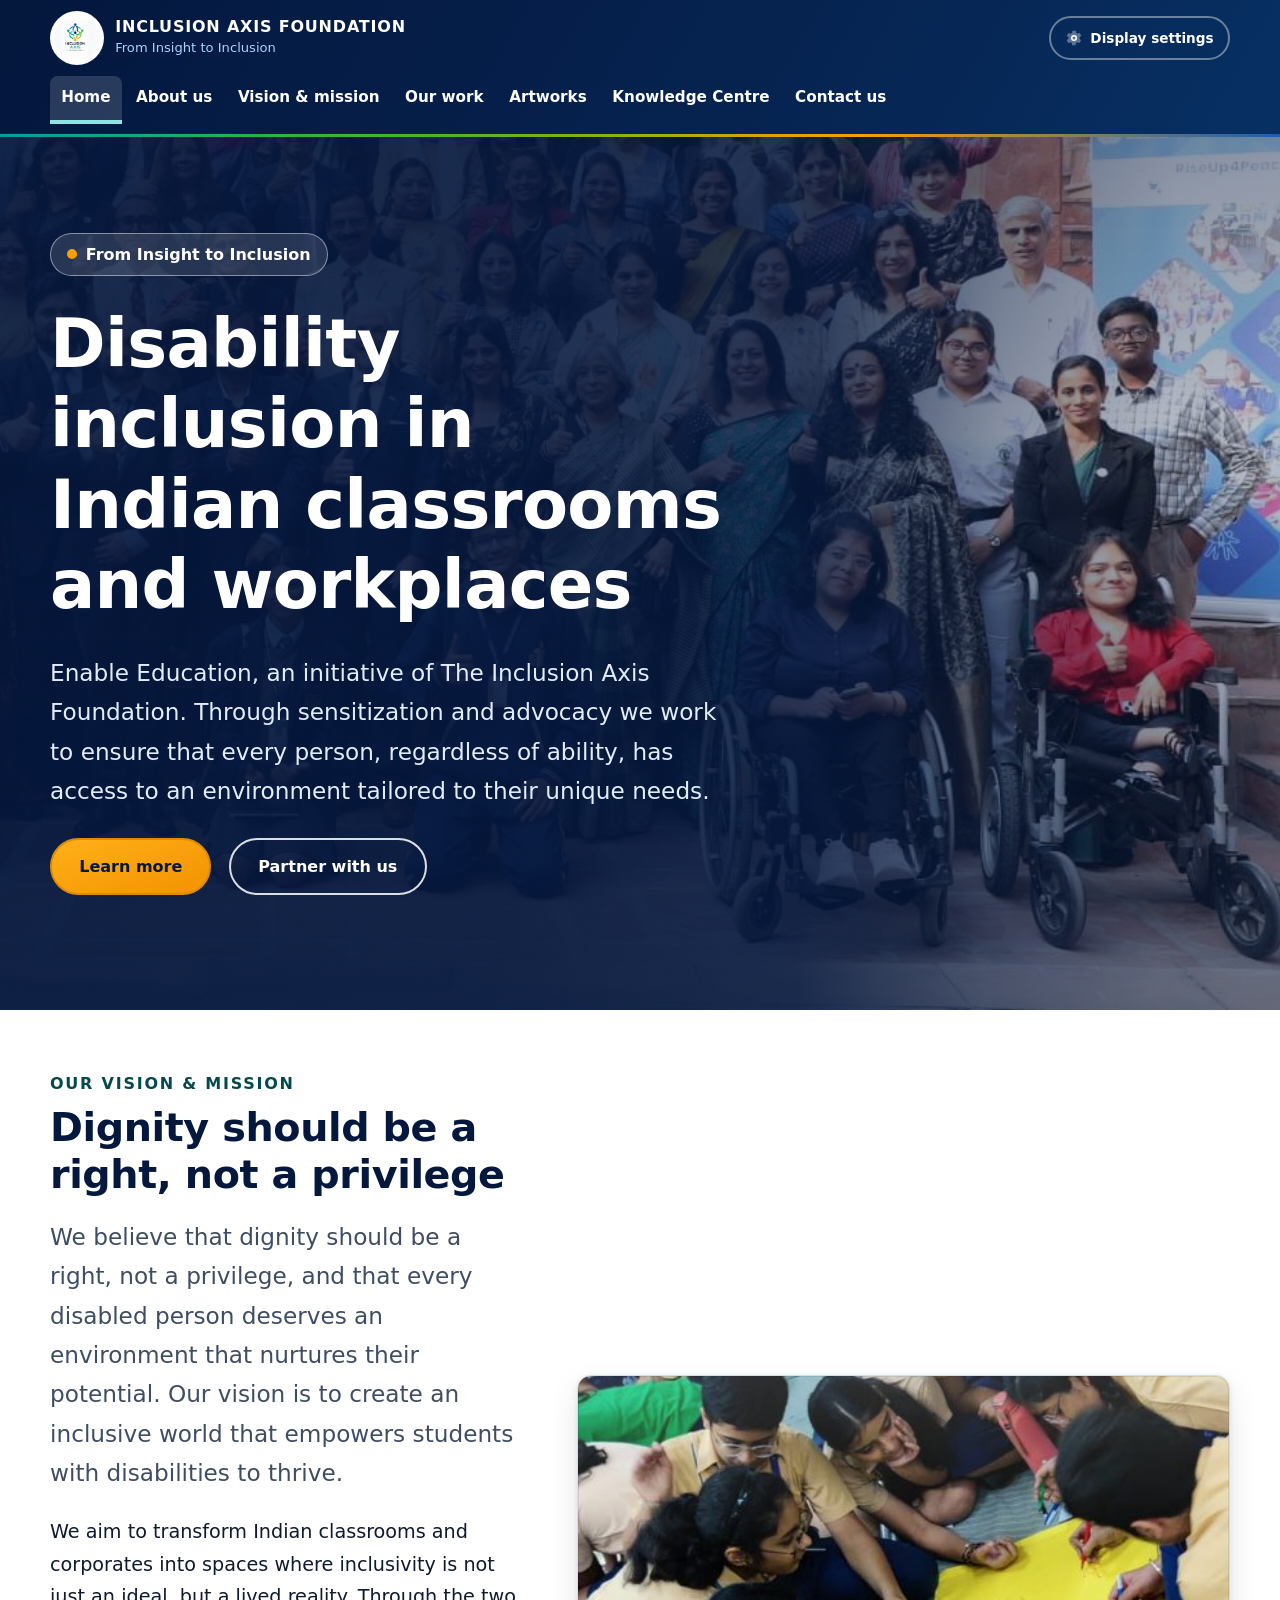
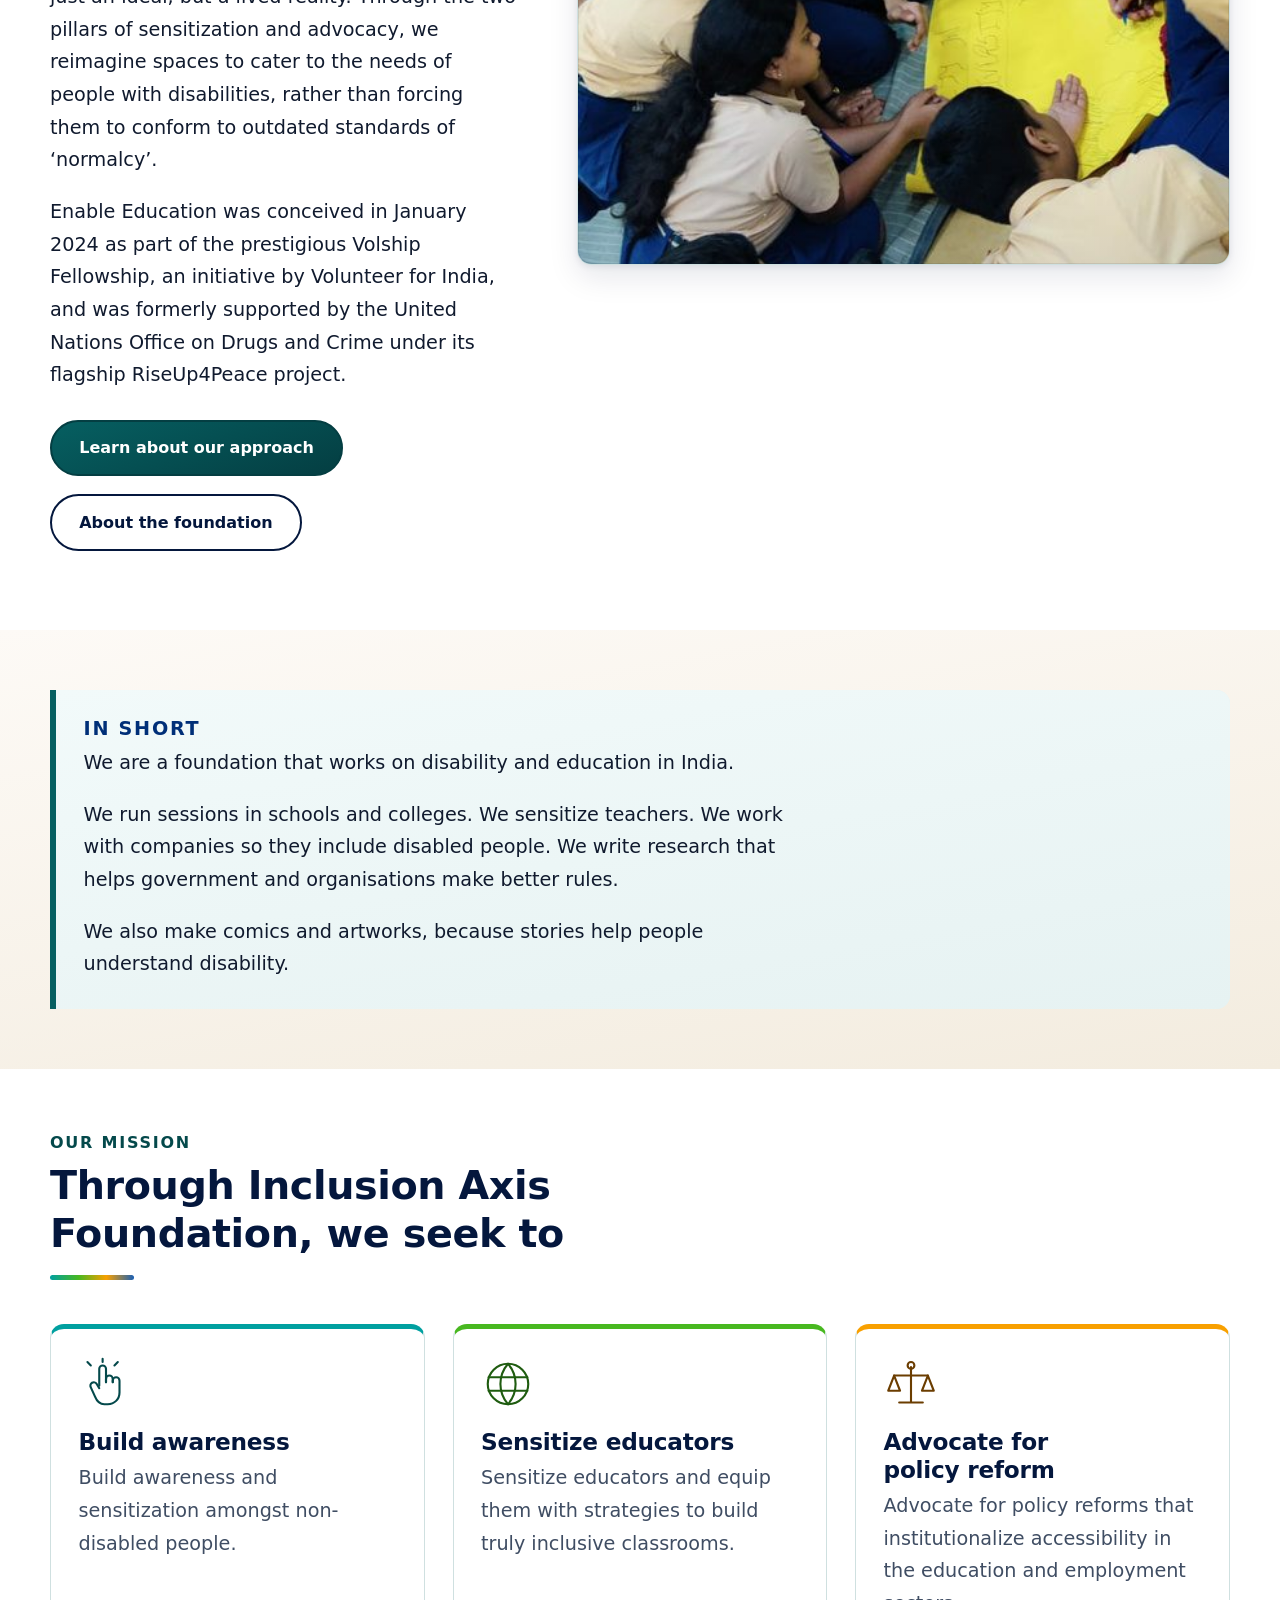
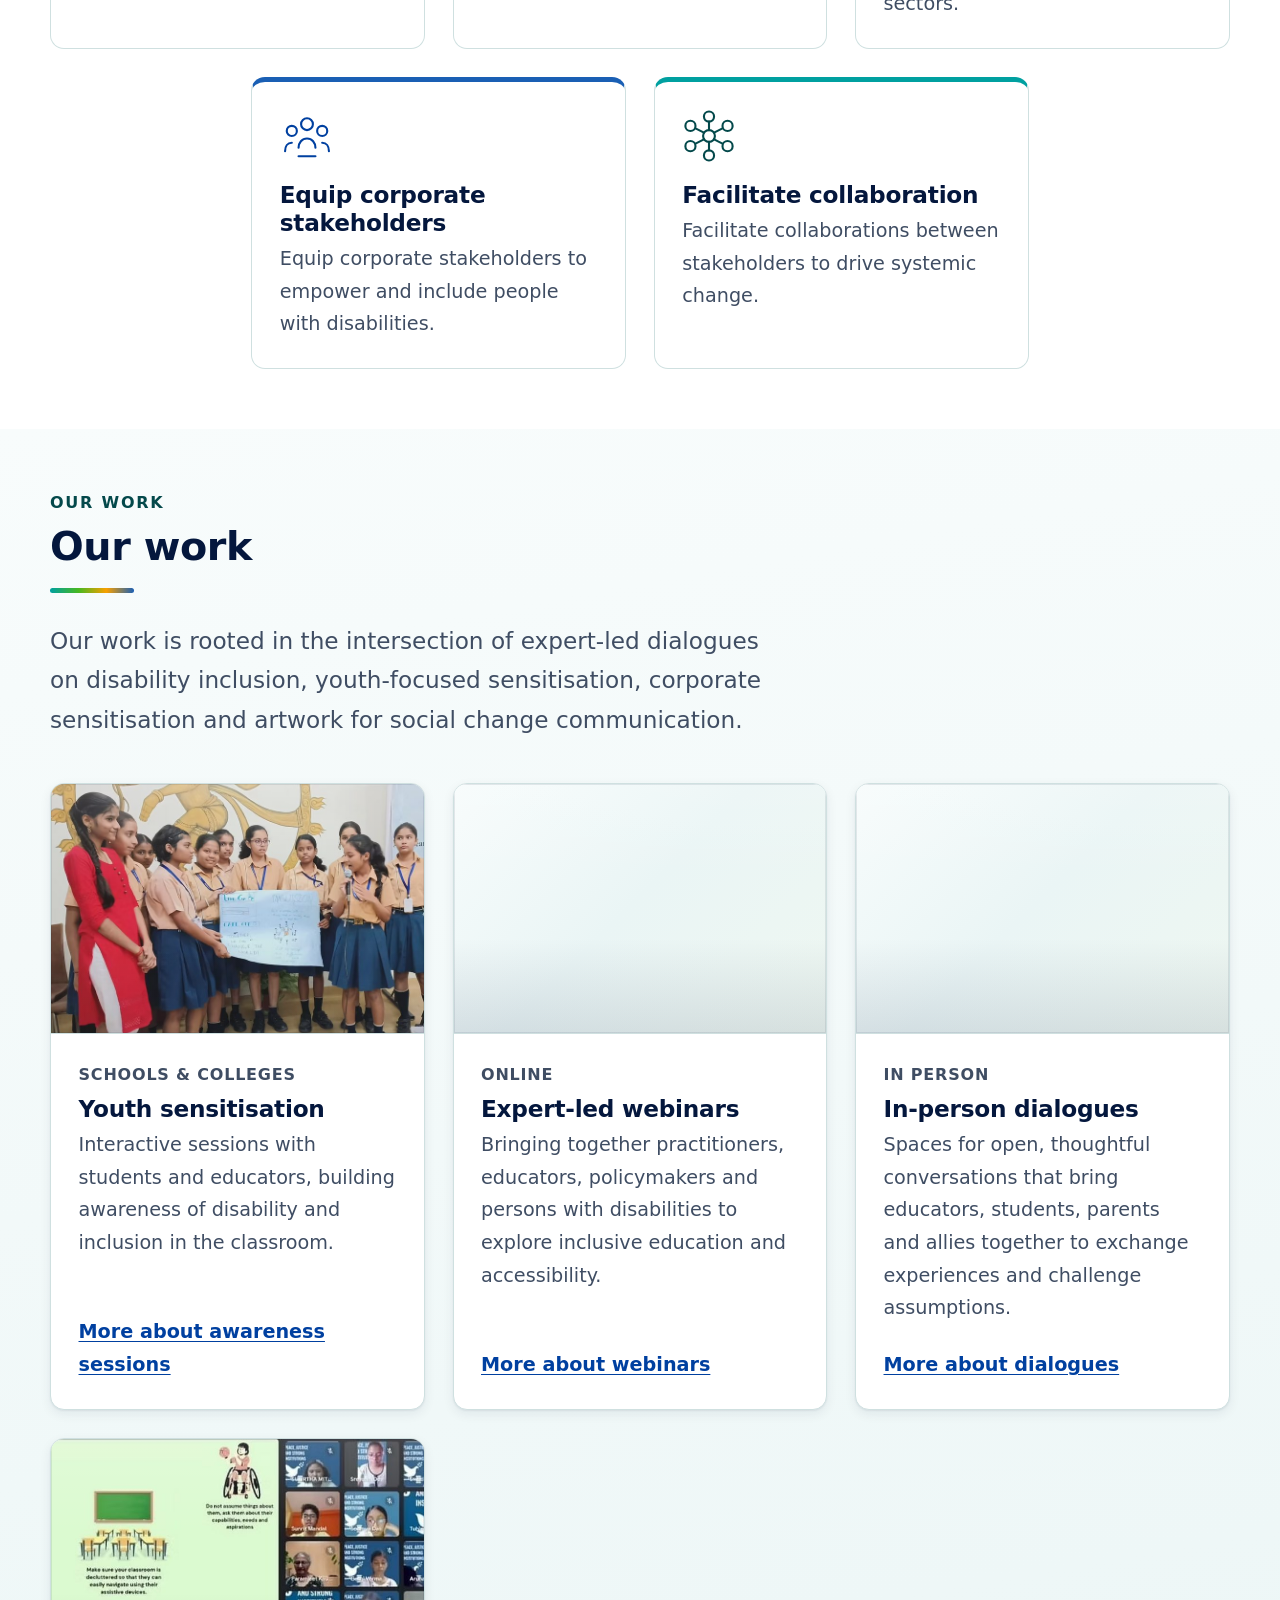
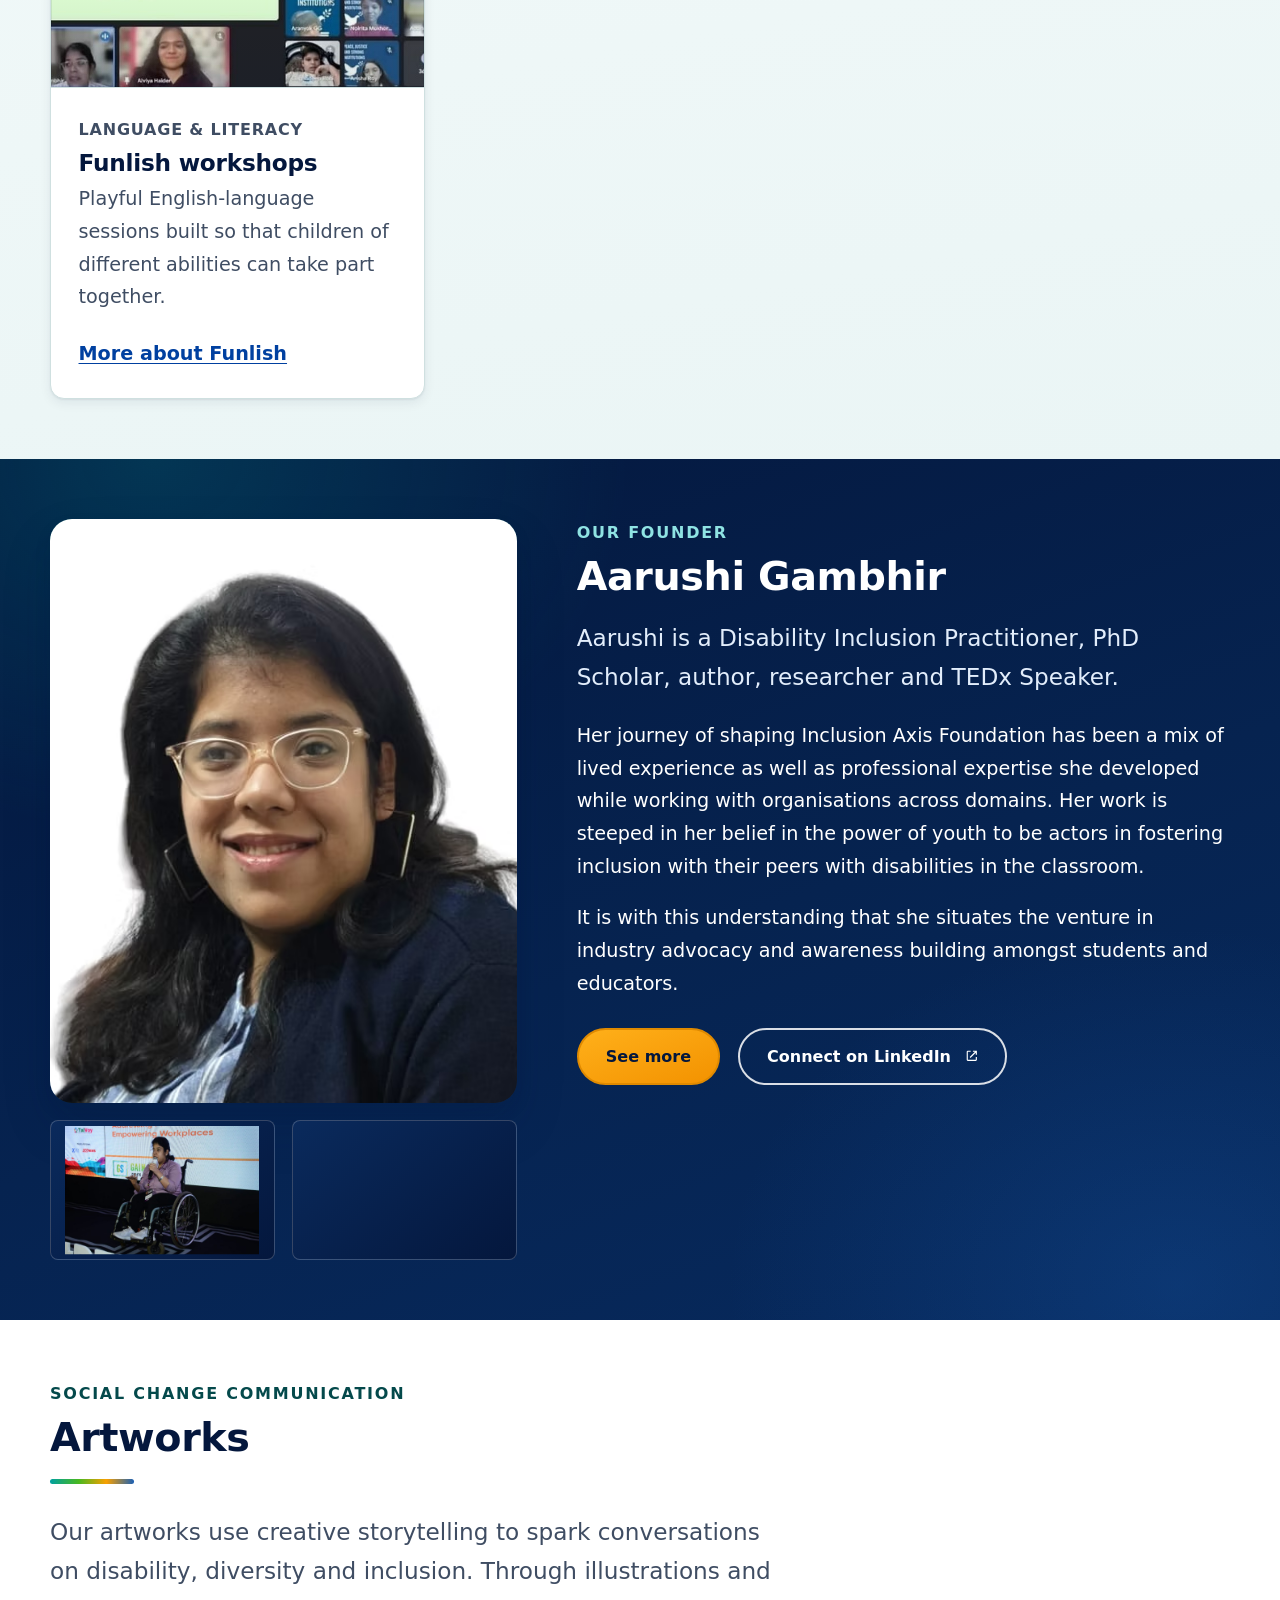
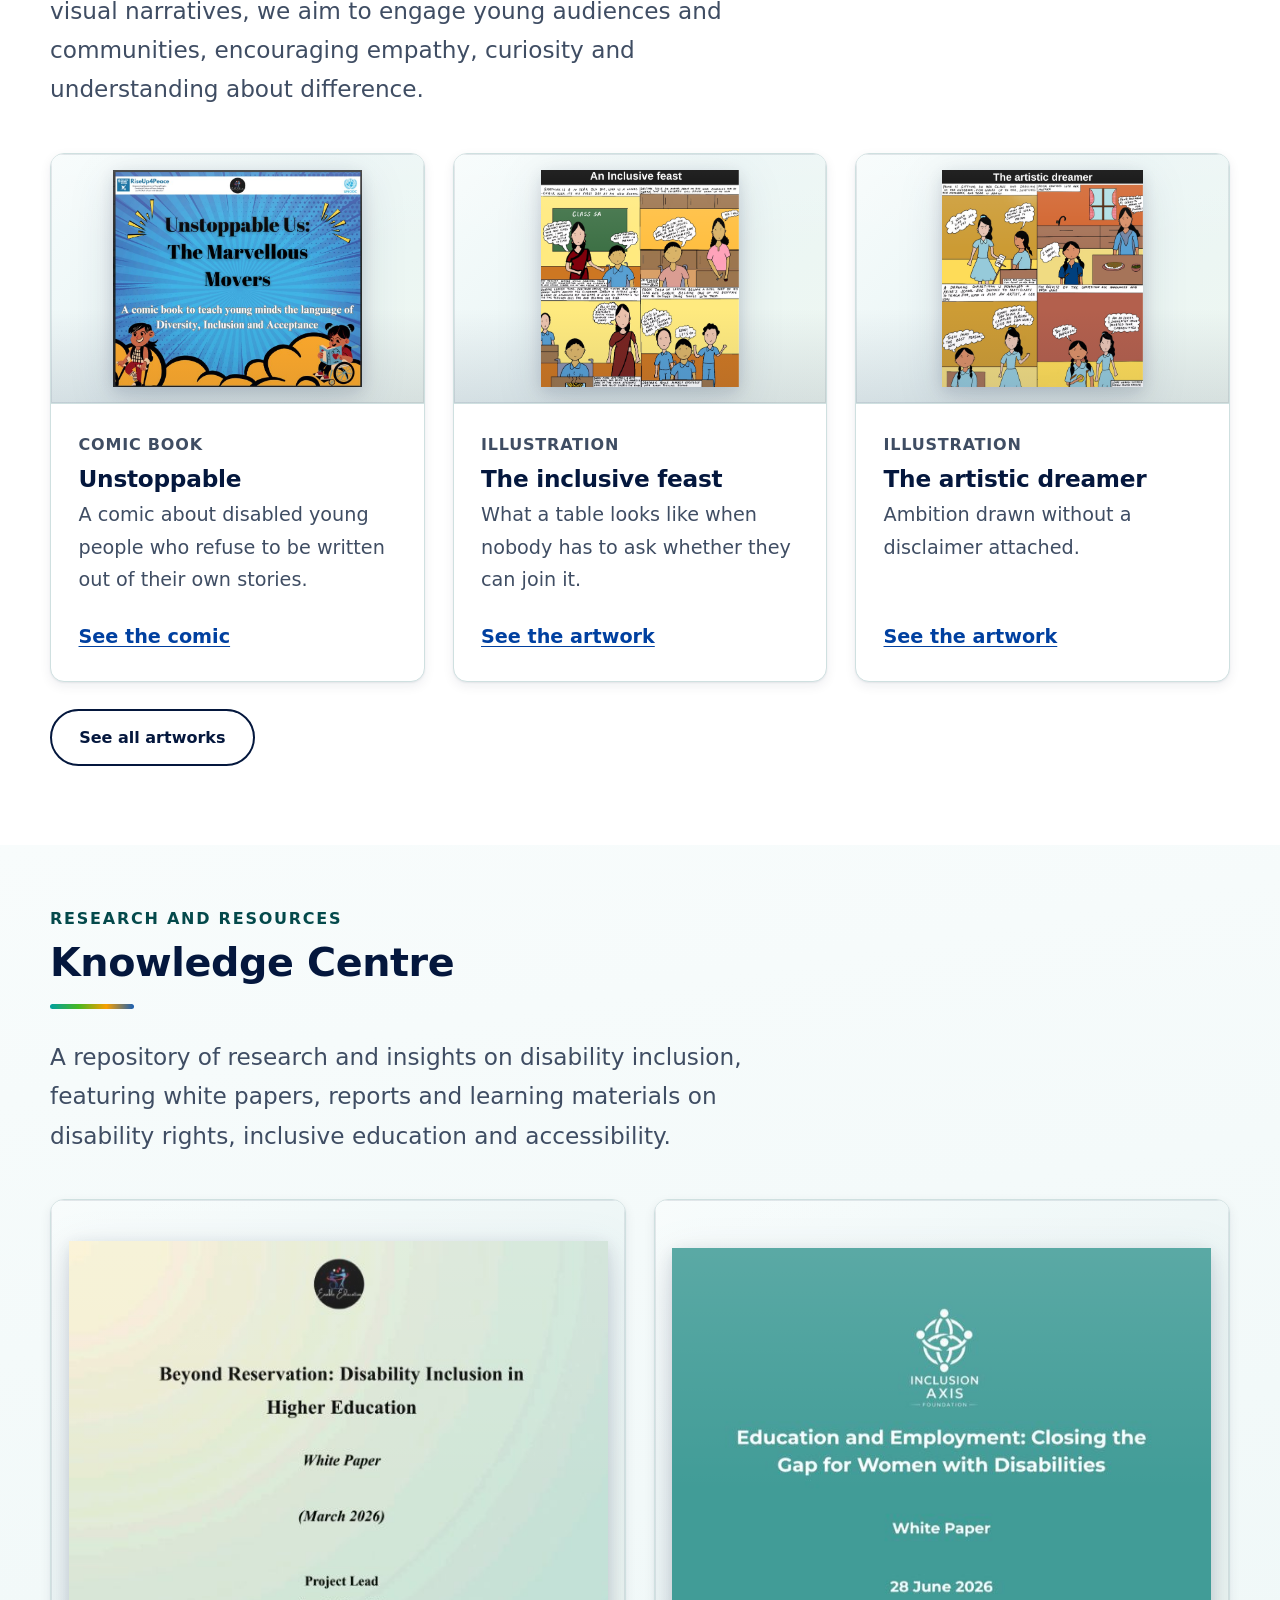
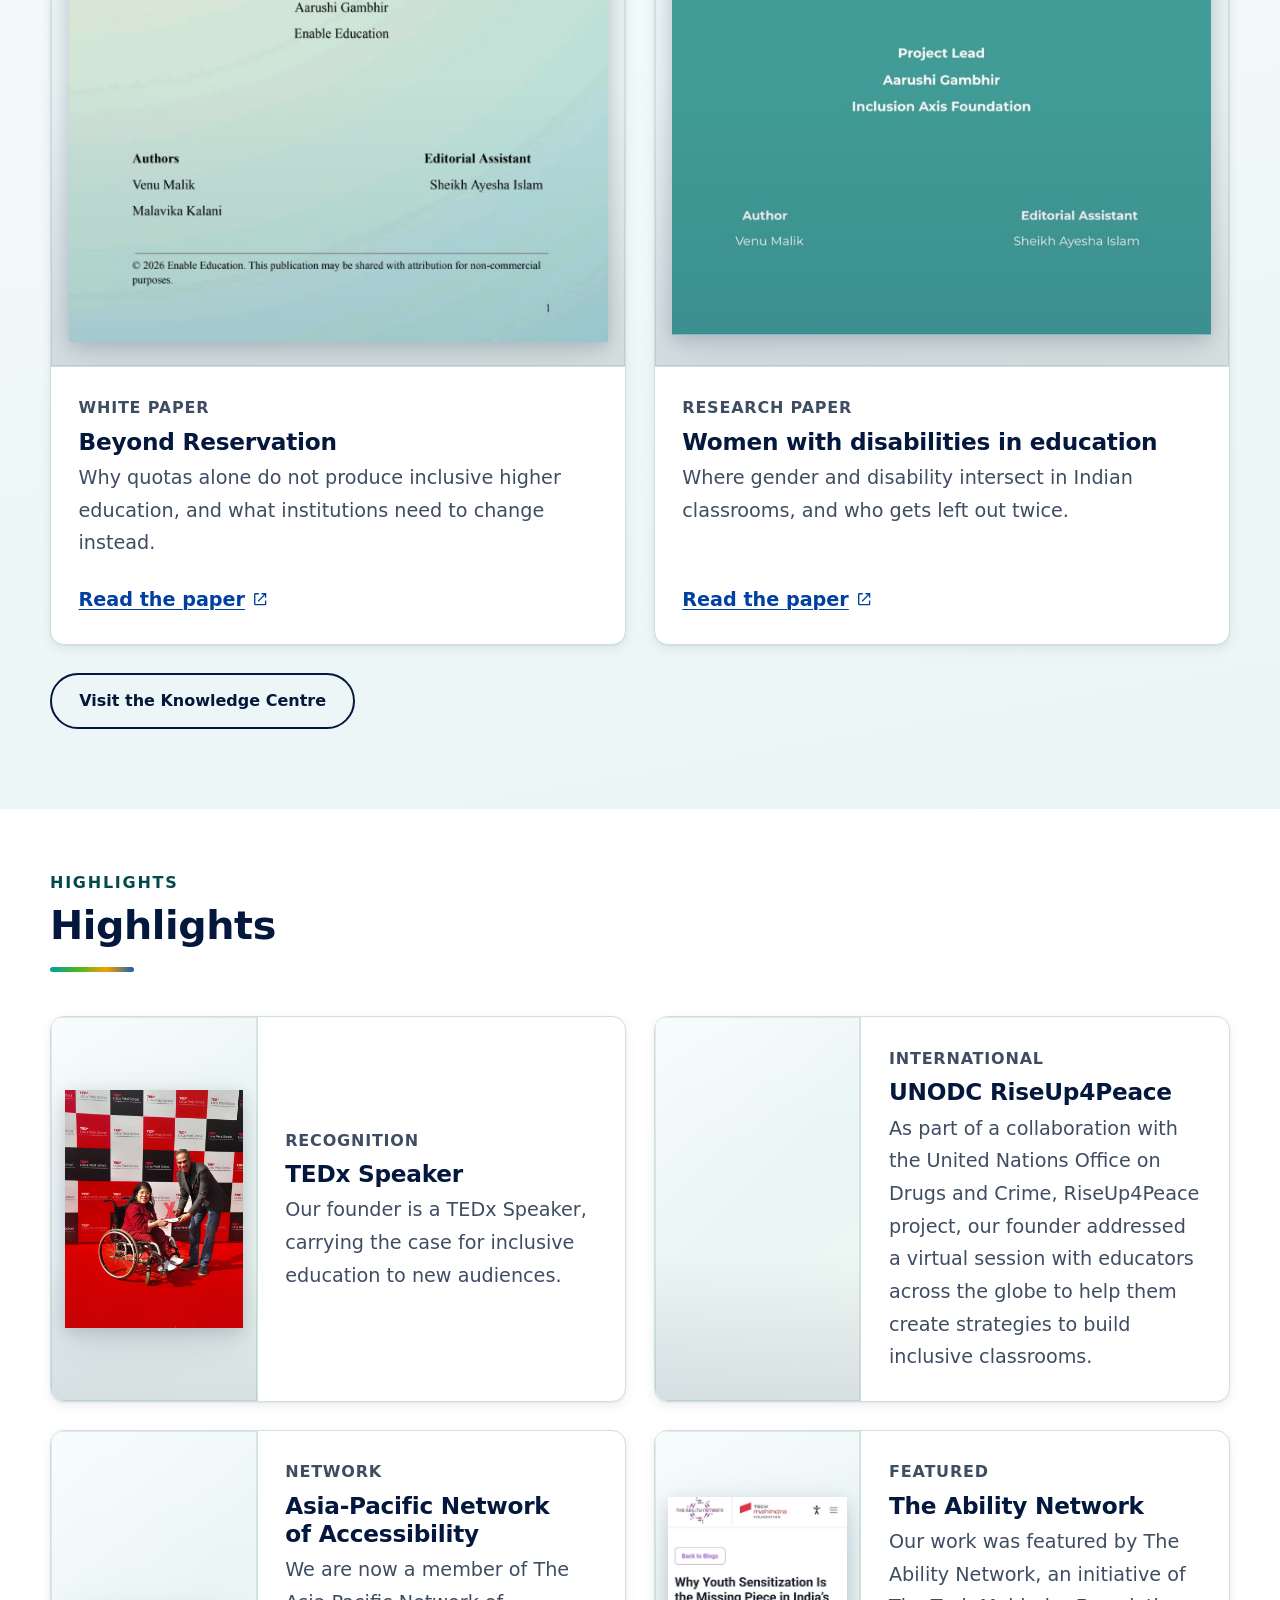
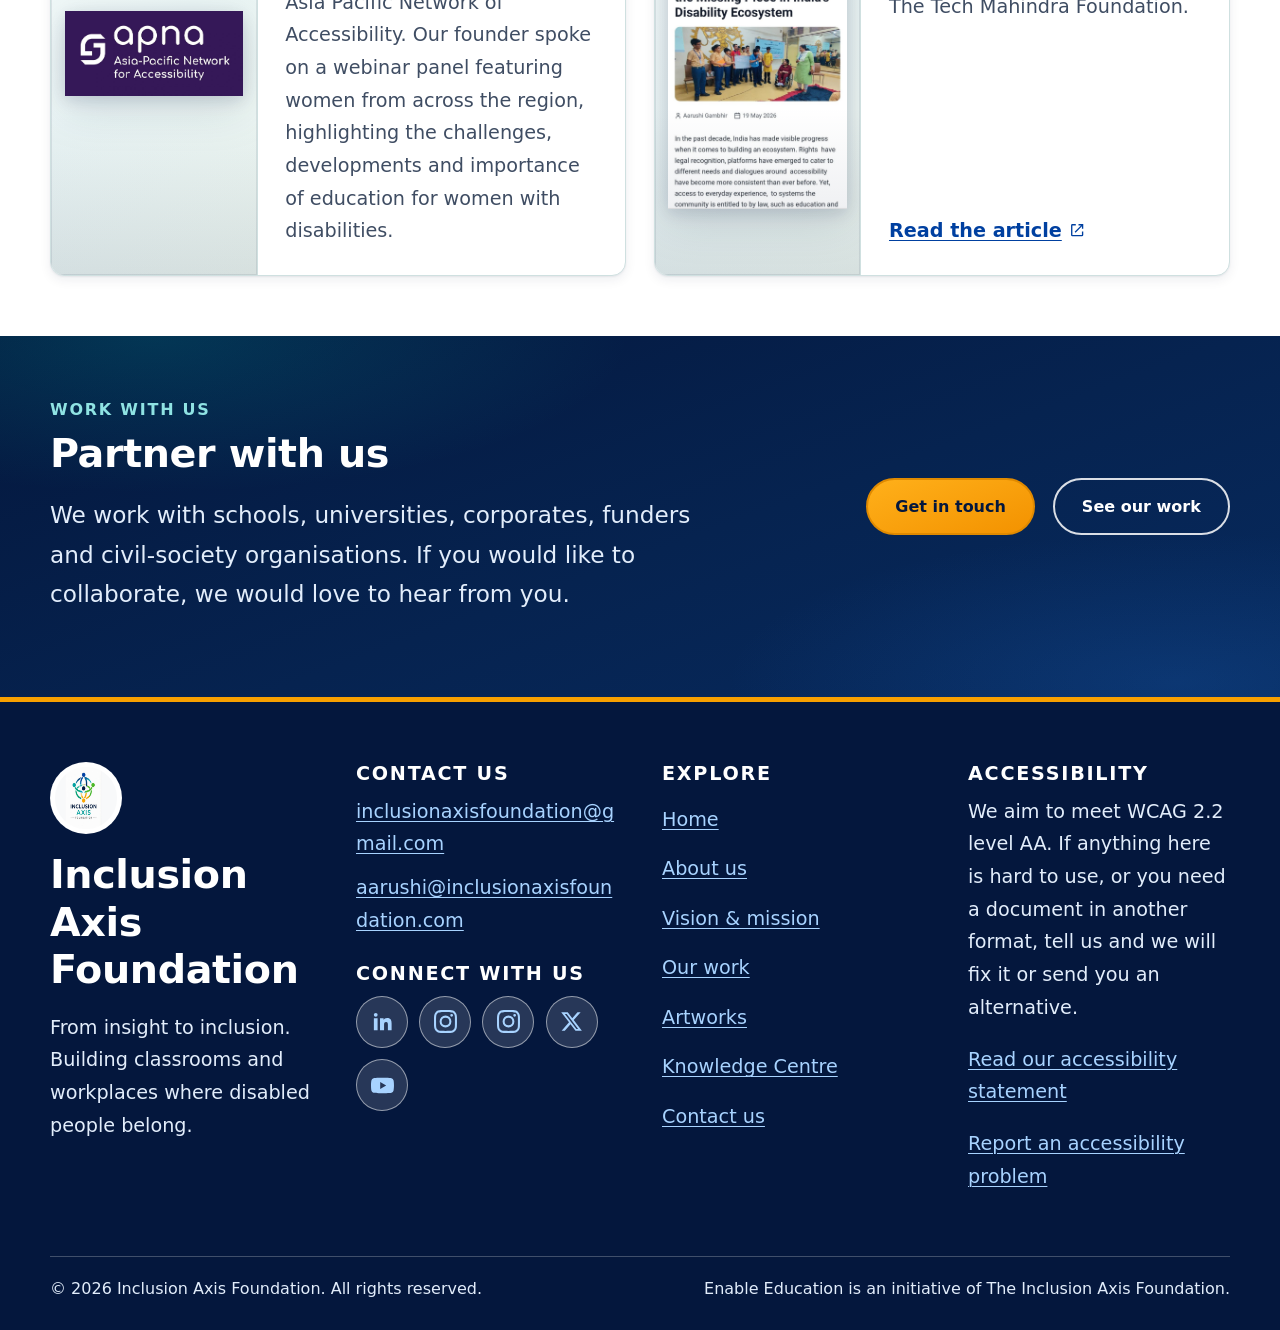
==== commit 54e3a257: "Remove the "We have worked with" list from the home page The six organisations were listed bare unde" ====
--- a/index.html
+++ b/index.html
@@ -147,17 +147,6 @@
         </p>
       </div>
     </div>
-    <div class="wrap supporters">
-      <h2>We have worked with</h2>
-      <ul>
-        <li>Volunteer for India</li>
-        <li>UNODC RiseUp4Peace</li>
-        <li>Asia-Pacific Network for Accessibility</li>
-        <li>The Ability Network</li>
-        <li>Tech Mahindra Foundation</li>
-        <li>NITI Aayog</li>
-      </ul>
-    </div>
   </section>
 
   <section class="section" aria-labelledby="who-heading">
--- a/assets/css/style.css
+++ b/assets/css/style.css
@@ -997,7 +997,6 @@
      carries meaning in sequence, so the reading and tab order are unchanged. */
   .hero__inner { order: 1; }
   .hero__media { order: 2; }
-  .supporters  { order: 3; }
 
   .hero__media {
     position: static;
@@ -1059,44 +1058,6 @@
   flex: none;
 }
 
-.supporters { border-top: 1px solid rgb(255 255 255 / 24%); padding-block: var(--space-md); }
-
-.supporters h2 {
-  font-size: var(--step--1);
-  letter-spacing: 0.12em;
-  text-transform: uppercase;
-  color: var(--sky);
-  margin-bottom: var(--space-xs);
-}
-
-.supporters ul {
-  display: flex;
-  flex-wrap: wrap;
-  gap: 0.5rem 1.75rem;
-  list-style: none;
-  margin: 0;
-  padding: 0;
-}
-
-.supporters li {
-  max-width: none;
-  margin-bottom: 0;
-  color: #fff;
-  font-weight: 600;
-  display: flex;
-  align-items: center;
-  gap: 0.6rem;
-}
-
-.supporters li::before {
-  content: "";
-  width: 7px;
-  height: 7px;
-  border-radius: 50%;
-  background: var(--amber);
-  flex: none;
-}
-
 /* ---------- Page hero ---------- */
 .page-hero {
   position: relative;
@@ -1753,16 +1714,6 @@
 
   .cta__actions .btn-row { margin-top: var(--space-sm); }
 
-  /* Two neat columns instead of a ragged inline wrap. */
-  .supporters ul {
-    display: grid;
-    grid-template-columns: 1fr 1fr;
-    gap: 0.35rem 0.9rem;
-  }
-
-  .supporters li { font-size: 0.9rem; align-items: flex-start; }
-  .supporters li::before { margin-top: 0.55em; }
-
   /* Preference pills fill the row so they are unambiguous targets. */
   .prefs__grid { gap: var(--space-sm); }
   .opt-row { flex-direction: column; align-items: stretch; }
@@ -1788,7 +1739,6 @@
 
   .brand img { width: 38px; height: 38px; }
 
-  .supporters ul { grid-template-columns: 1fr; }
 
   .feature__thumbs { grid-template-columns: 1fr; }
 
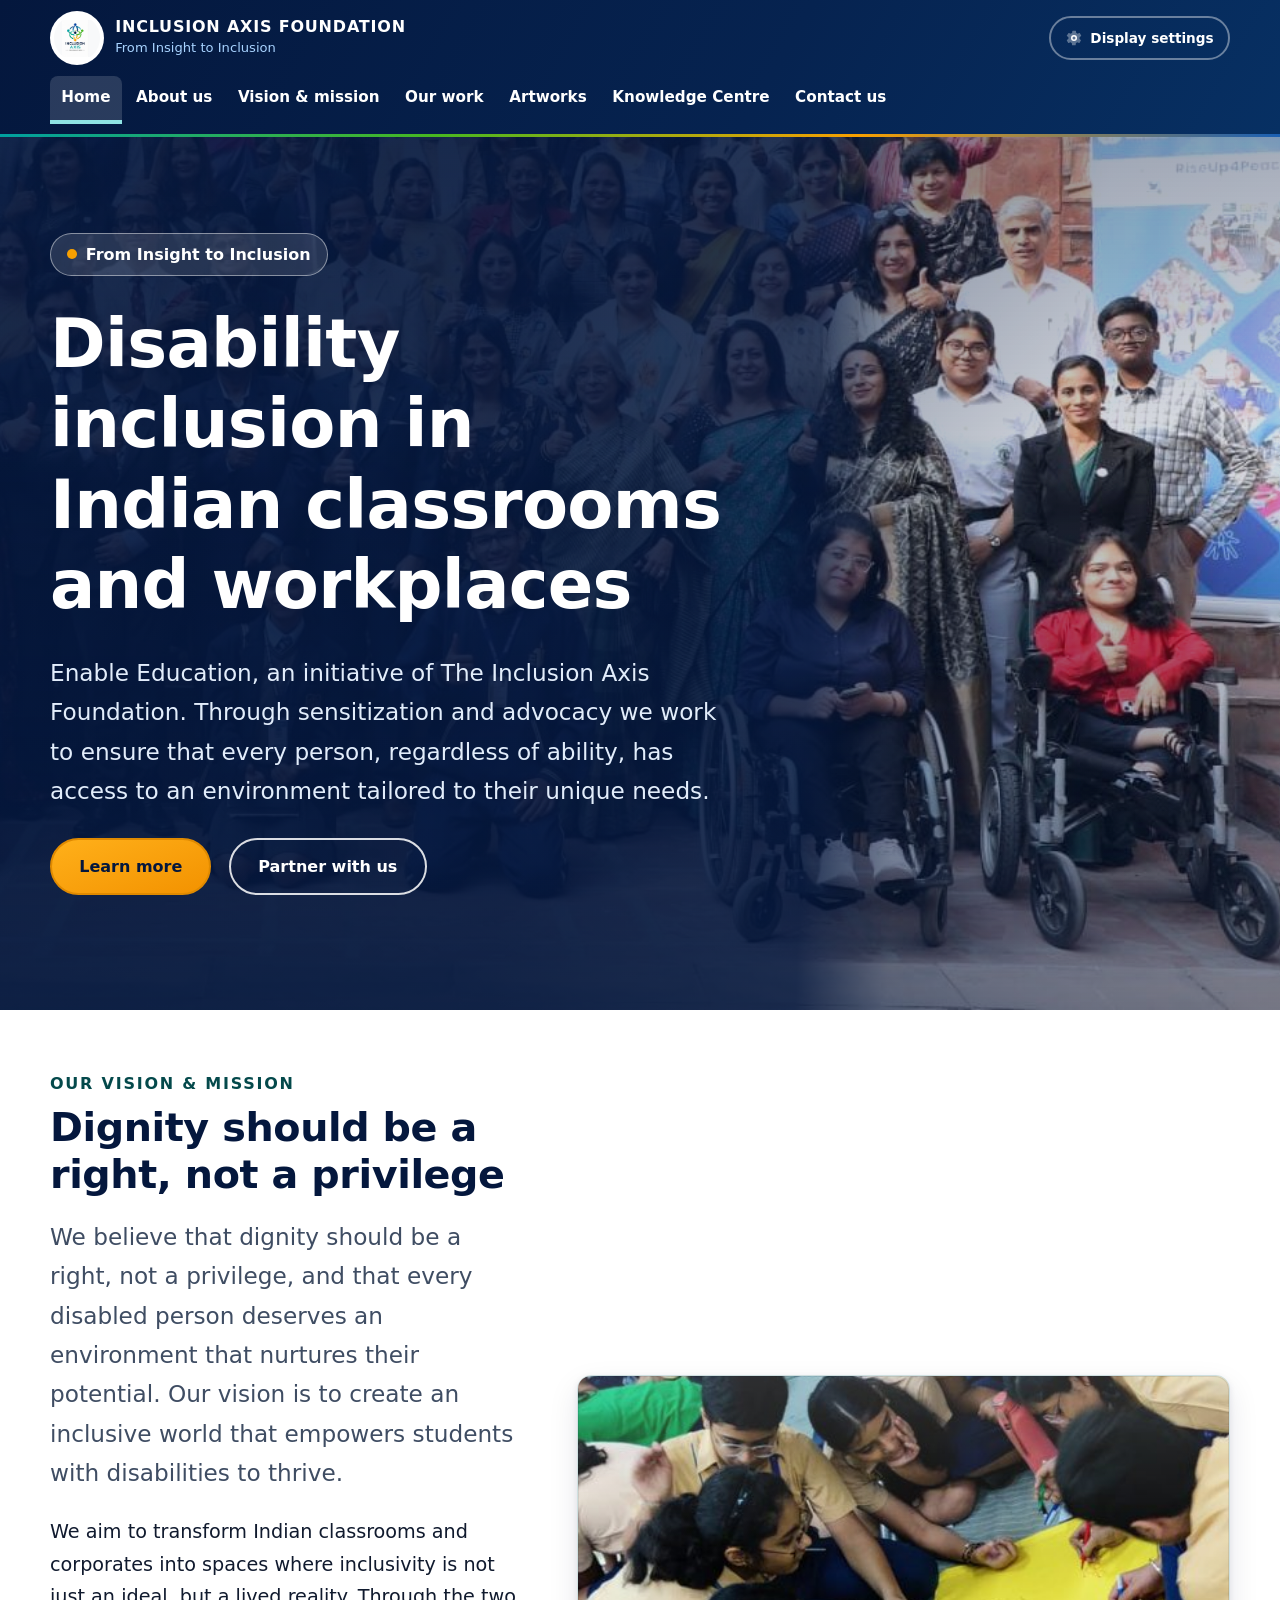
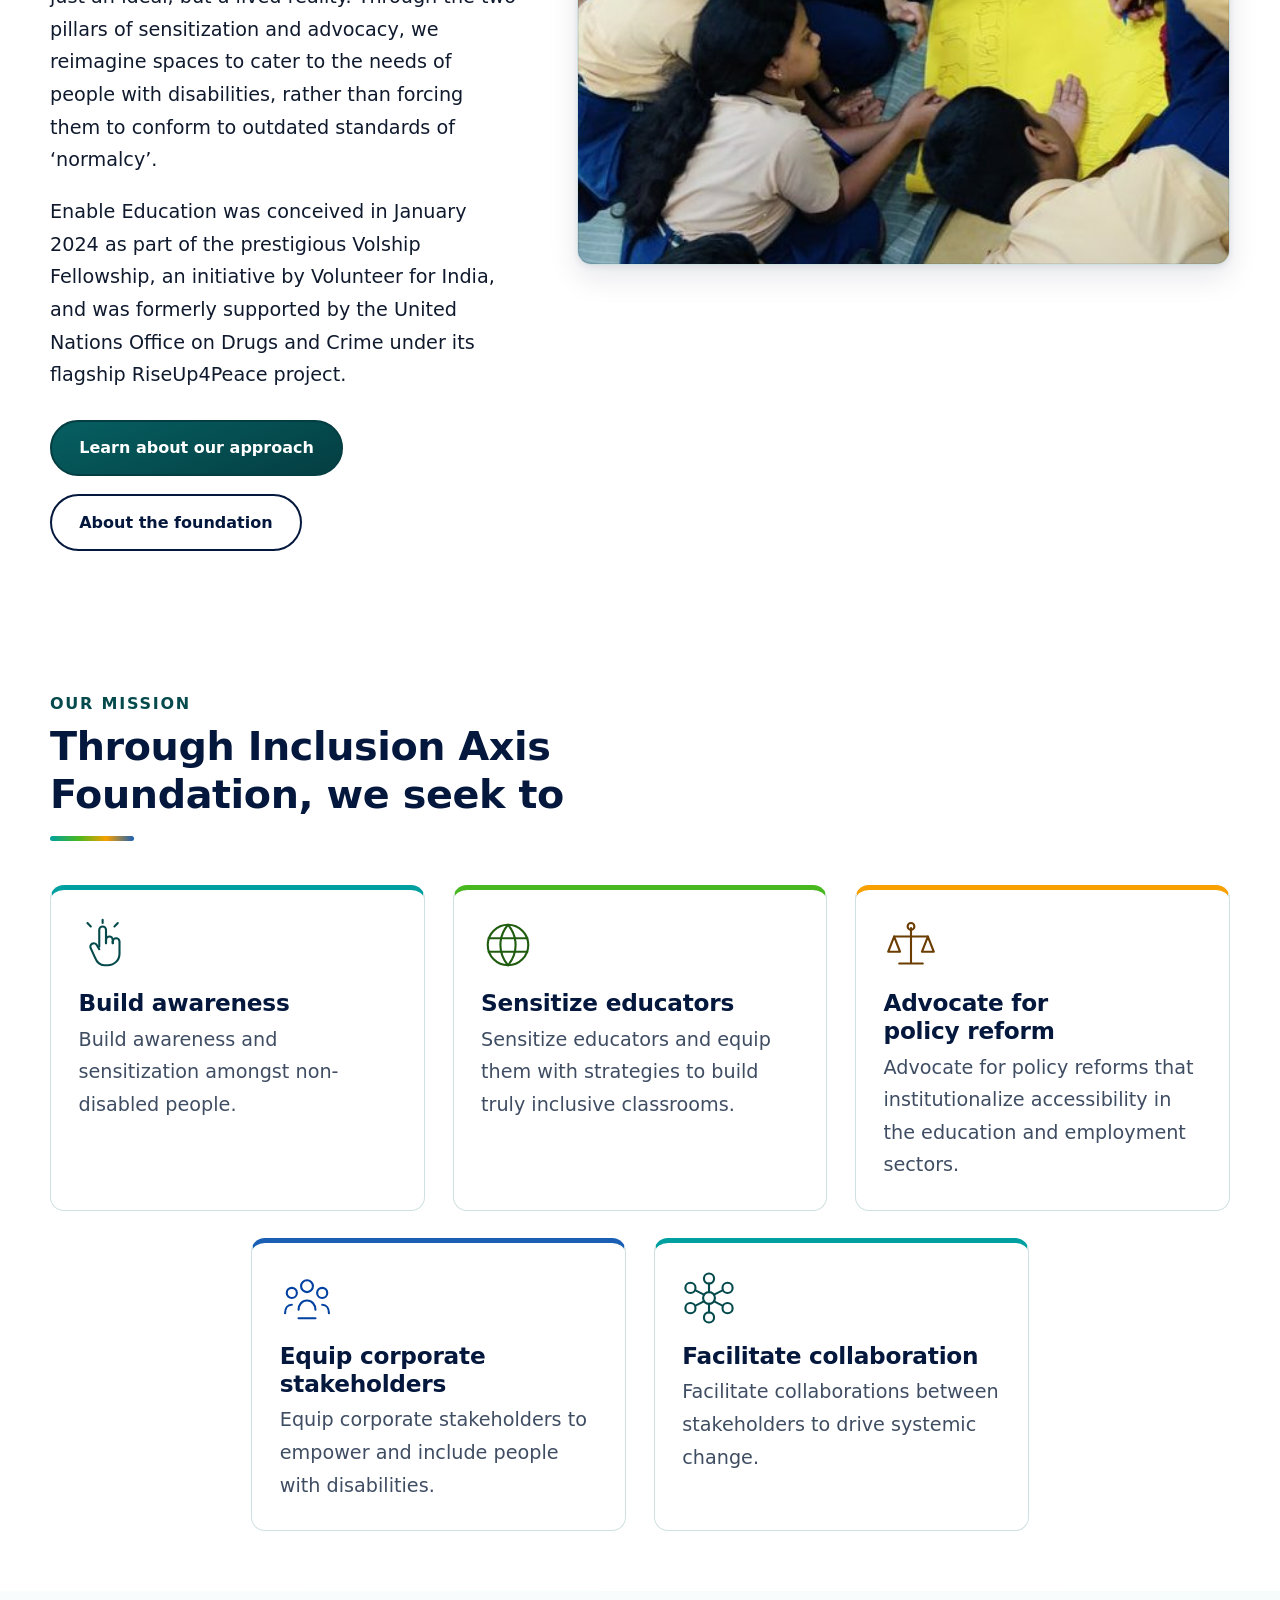
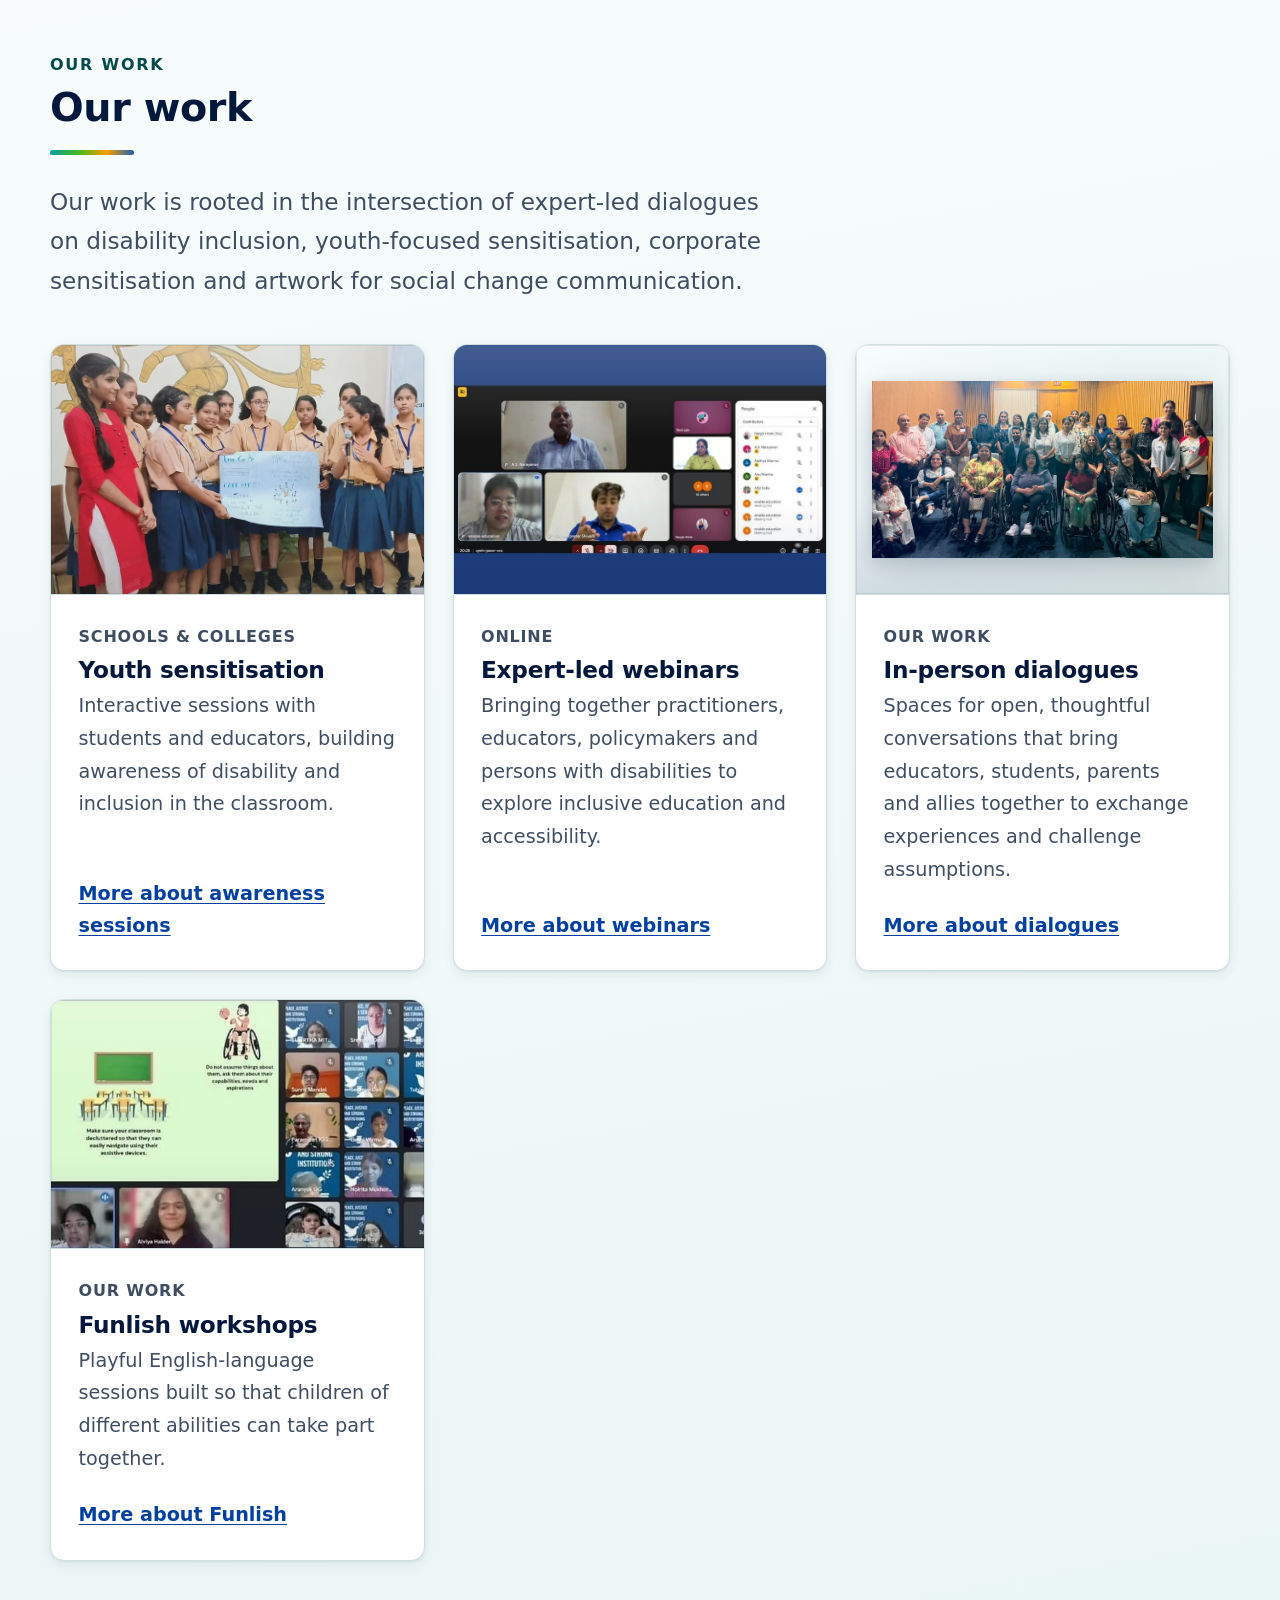
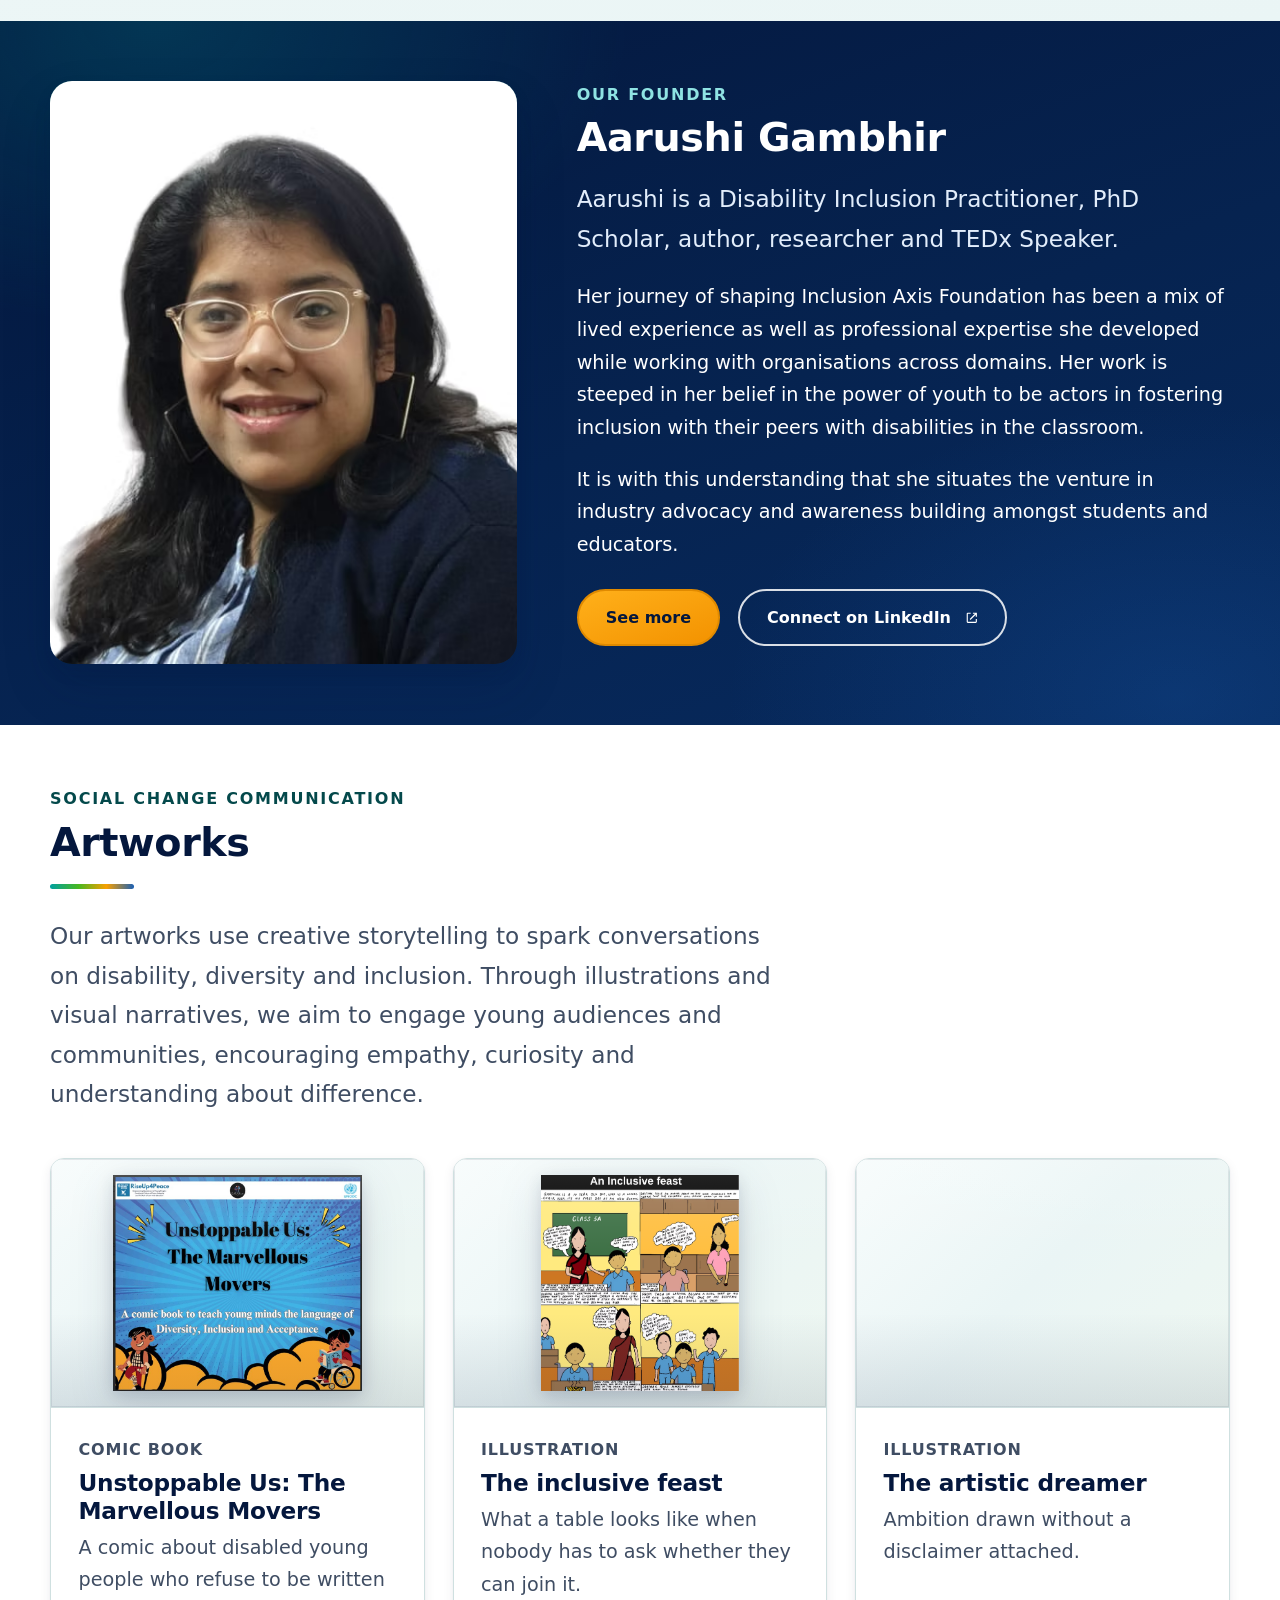
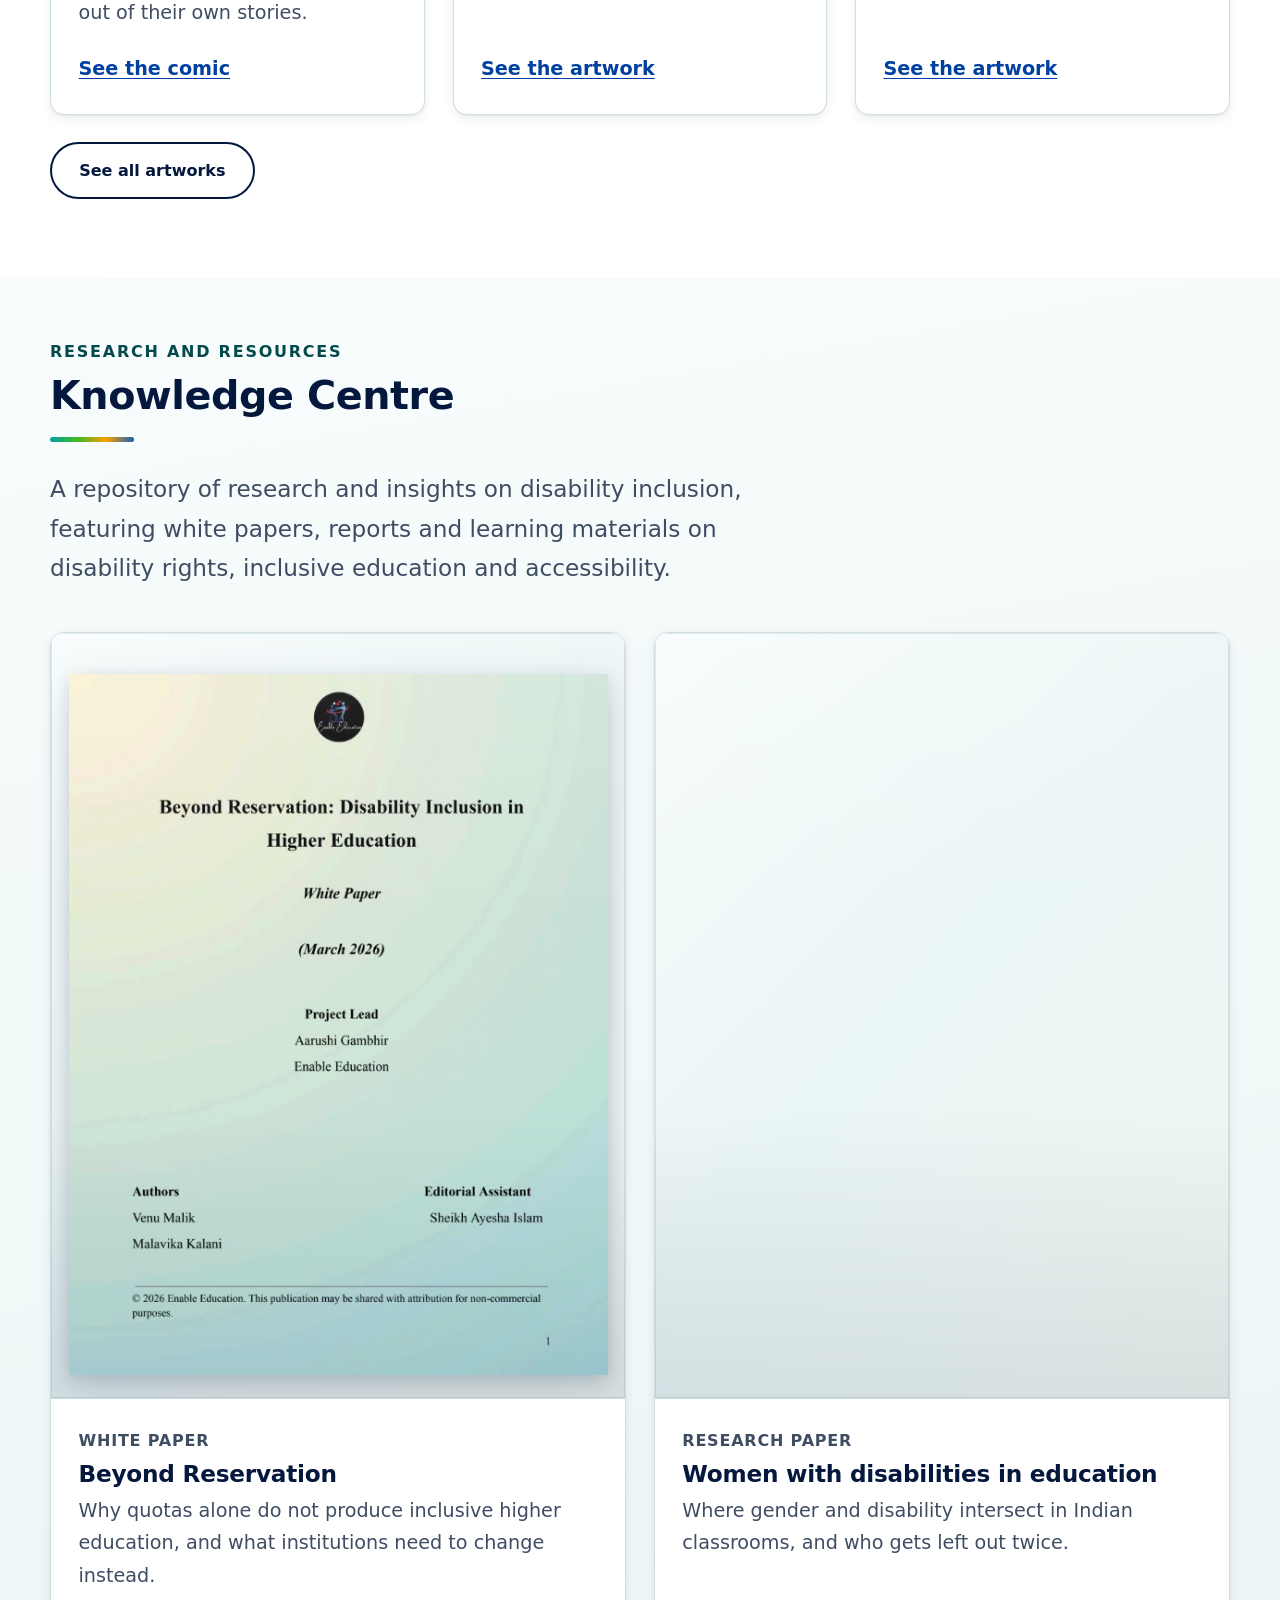
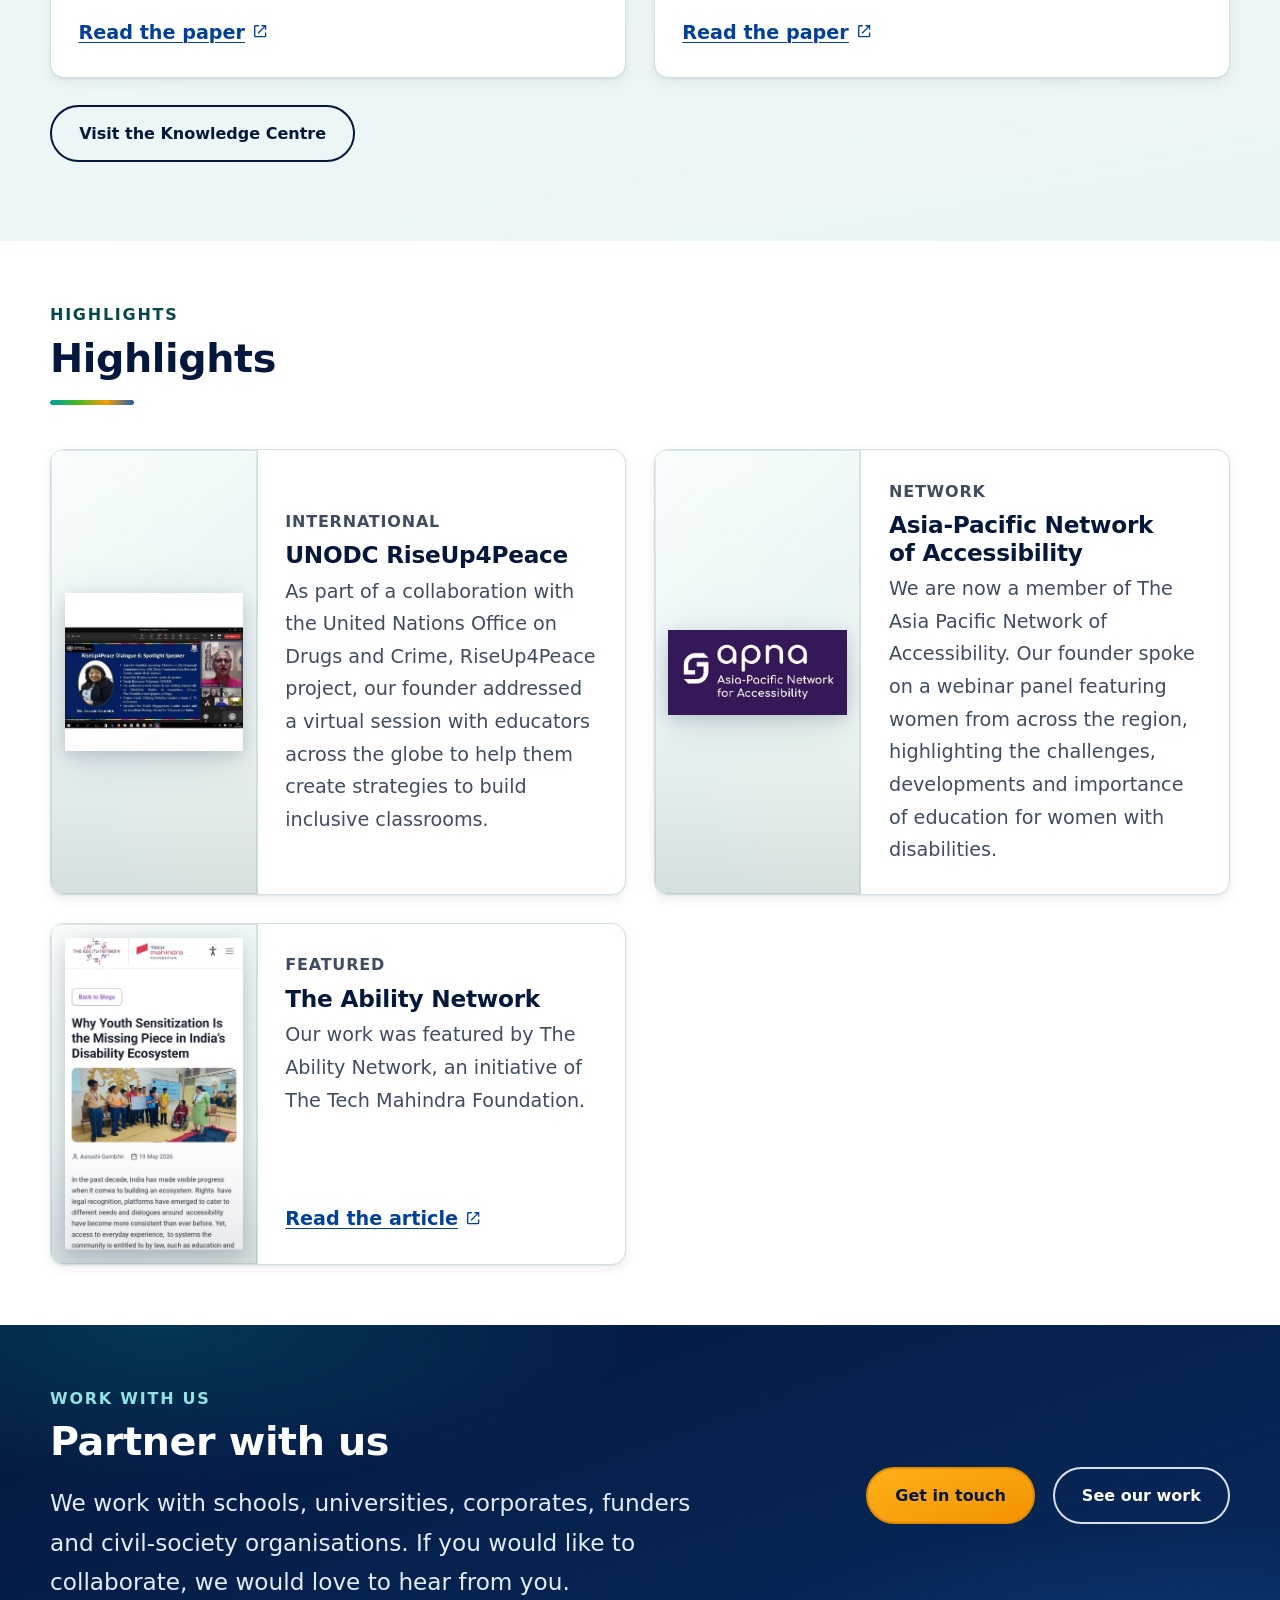
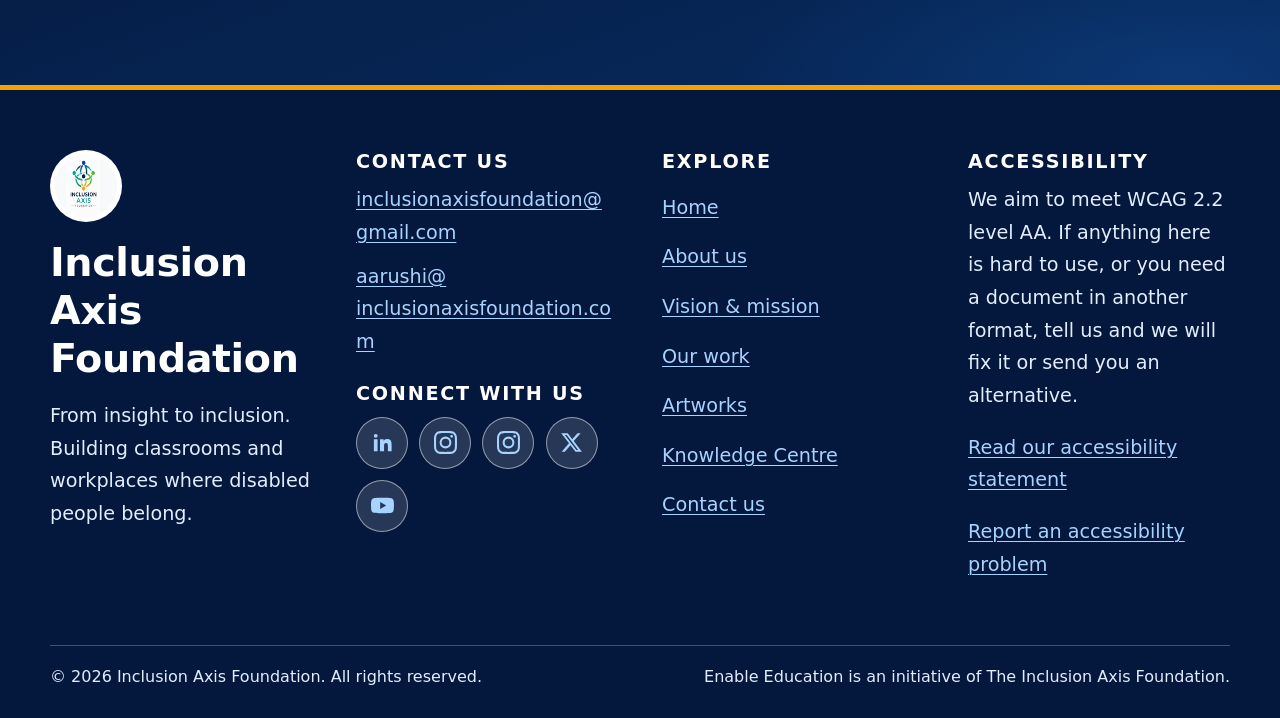
==== commit 80d8c715: "Apply batch of feedback fixes across the site - Merge Funlish into the In-person work-grid category " ====
--- a/index.html
+++ b/index.html
@@ -187,20 +187,6 @@
     </div>
   </section>
 
-  <section class="section band--cream" aria-labelledby="short-heading">
-    <div class="wrap">
-      <div class="in-short reveal">
-        <h2 id="short-heading">In short</h2>
-        <p>We are a foundation that works on disability and education in India.</p>
-        <p>We run sessions in schools and colleges. We sensitize teachers. We
-          work with companies so they include disabled people. We write
-          research that helps government and organisations make better rules.</p>
-        <p>We also make comics and artworks, because stories help people
-          understand disability.</p>
-      </div>
-    </div>
-  </section>
-
   <section class="section" aria-labelledby="aims-heading">
     <div class="wrap">
       <div class="section-head reveal">
@@ -290,7 +276,7 @@
               <img src="assets/img/work-dialogue.jpg" alt="Participants, several of them wheelchair users, seated together in a circle at an in-person dialogue." width="800" height="414" loading="lazy" decoding="async">
             </div>
             <div class="card__body">
-              <p class="card__meta">In person</p>
+              <p class="card__meta">Our work</p>
               <h3>In-person dialogues</h3>
               <p>Spaces for open, thoughtful conversations that bring
                 educators, students, parents and allies together to exchange
@@ -305,7 +291,7 @@
               <img src="assets/img/funlish-workshop.jpg" alt="Children seated at long tables taking part in a Funlish language workshop." width="990" height="439" loading="lazy" decoding="async">
             </div>
             <div class="card__body">
-              <p class="card__meta">Language &amp; literacy</p>
+              <p class="card__meta">Our work</p>
               <h3>Funlish workshops</h3>
               <p>Playful English-language sessions built so that children of
                 different abilities can take part together.</p>
@@ -324,18 +310,6 @@
           <figure class="feature__portrait">
             <img src="assets/img/founder-portrait.png" alt="Aarushi Gambhir, founder of the Inclusion Axis Foundation." width="572" height="608" loading="lazy" decoding="async">
           </figure>
-          <ul class="feature__thumbs">
-            <li>
-              <figure>
-                <img src="assets/img/founder-speaking.jpg" alt="Aarushi Gambhir speaking to an audience at a panel event." width="960" height="636" loading="lazy" decoding="async">
-              </figure>
-            </li>
-            <li>
-              <figure>
-                <img src="assets/img/tedx-stage.jpg" alt="Aarushi Gambhir on a TEDx stage in front of the red TEDx lettering." width="1050" height="700" loading="lazy" decoding="async">
-              </figure>
-            </li>
-          </ul>
         </div>
         <div>
           <p class="eyebrow">Our founder</p>
@@ -383,11 +357,11 @@
         <li>
           <article class="card">
             <div class="card__media card__media--safe">
-              <img src="assets/img/comic-unstoppable-cover.jpg" alt="Comic cover titled Unstoppable, showing a determined young character in an action pose." width="801" height="695" loading="lazy" decoding="async">
+              <img src="assets/img/comic-unstoppable-cover.jpg" alt="Comic cover titled Unstoppable Us: The Marvellous Movers, showing a determined young character in an action pose." width="801" height="695" loading="lazy" decoding="async">
             </div>
             <div class="card__body">
               <p class="card__meta">Comic book</p>
-              <h3>Unstoppable</h3>
+              <h3>Unstoppable Us: The Marvellous Movers</h3>
               <p>A comic about disabled young people who refuse to be written
                 out of their own stories.</p>
               <p class="card__link"><a href="artworks.html#unstoppable">See the comic</a></p>
@@ -480,19 +454,6 @@
         <span class="section-head__rule" aria-hidden="true"></span>
       </div>
       <ul class="grid grid--pair reveal">
-        <li>
-          <article class="card card--row">
-            <div class="card__media card__media--safe">
-              <img src="assets/img/tedx-award.jpg" alt="Aarushi Gambhir receiving an award on stage beside a wheelchair user who is also being honoured." width="672" height="896" loading="lazy" decoding="async">
-            </div>
-            <div class="card__body">
-              <p class="card__meta">Recognition</p>
-              <h3>TEDx Speaker</h3>
-              <p>Our founder is a TEDx Speaker, carrying the case for
-                inclusive education to new audiences.</p>
-            </div>
-          </article>
-        </li>
         <li>
           <article class="card card--row">
             <div class="card__media card__media--safe">
@@ -576,8 +537,8 @@
       <div>
         <h3>Contact us</h3>
         <ul class="contact-list">
-          <li><a href="mailto:inclusionaxisfoundation@gmail.com">inclusionaxisfoundation@gmail.com</a></li>
-          <li><a href="mailto:aarushi@inclusionaxisfoundation.com">aarushi@inclusionaxisfoundation.com</a></li>
+          <li><a href="mailto:inclusionaxisfoundation@gmail.com">inclusionaxisfoundation@<wbr>gmail.com</a></li>
+          <li><a href="mailto:aarushi@inclusionaxisfoundation.com">aarushi@<wbr>inclusionaxisfoundation.com</a></li>
         </ul>
 
         <h3 style="margin-top:1.5rem">Connect with us</h3>
--- a/assets/css/style.css
+++ b/assets/css/style.css
@@ -406,29 +406,6 @@
   margin: var(--space-sm) 0 var(--space-md);
 }
 
-/* Plain-language summary box — cognitive accessibility. */
-.in-short {
-  background: var(--surface-sky);
-  background-image: var(--grad-sky);
-  border-left: 6px solid var(--teal-600);
-  border-radius: 0 var(--radius) var(--radius) 0;
-  padding: var(--space-md);
-  margin-bottom: var(--space-lg);
-}
-
-.in-short h2,
-.in-short h3 {
-  font-size: var(--step-0);
-  letter-spacing: 0.09em;
-  text-transform: uppercase;
-  color: var(--blue-900);
-  margin-bottom: var(--space-2xs);
-}
-
-.in-short:last-child { margin-bottom: 0; }
-.in-short p:last-child { margin-bottom: 0; }
-.in-short p { max-width: 60ch; }
-
 /* ---------- Skip links ---------- */
 .skip-link {
   position: absolute;
@@ -917,17 +894,18 @@
       rgb(4 23 61 / 90%) 0%,
       rgb(4 23 61 / 88%) 50%,
       rgb(4 23 61 / 82%) 70%,
-      rgb(4 23 61 / 76%) 79%,
-      rgb(4 23 61 / 40%) 90%,
-      rgb(4 23 61 / 26%) 100%
+      rgb(4 23 61 / 76%) 80%,
+      rgb(4 23 61 / 22%) 88%,
+      rgb(4 23 61 / 10%) 100%
     );
 }
 
 /* The text column is a fixed 46rem, so the wider the viewport the smaller the
    fraction of it the text occupies. Measured text edges: 75.6% at 1000px,
-   61.4% at 1280px, 59.1% at 1600px. Each step therefore holds the plateau to
-   just past the measured edge and then clears earlier, letting more of the
-   photograph through without ever dropping the text below 7:1. */
+   61.4% at 1280px, 59.1% at 1600px. Each step holds the plateau to just past
+   the measured edge, then clears quickly (rather than trailing off slowly)
+   so the founder in the wheelchair -- who sits roughly 65-80% across the
+   frame at these widths -- is not left half-dimmed by a long fade. */
 @media (min-width: 75em) {
   .hero__media::after {
     background:
@@ -942,9 +920,9 @@
         rgb(4 23 61 / 90%) 0%,
         rgb(4 23 61 / 88%) 40%,
         rgb(4 23 61 / 80%) 63%,
-        rgb(4 23 61 / 44%) 77%,
-        rgb(4 23 61 / 24%) 90%,
-        rgb(4 23 61 / 20%) 100%
+        rgb(4 23 61 / 25%) 70%,
+        rgb(4 23 61 / 10%) 85%,
+        rgb(4 23 61 / 6%) 100%
       );
   }
 }
@@ -963,9 +941,9 @@
         rgb(4 23 61 / 90%) 0%,
         rgb(4 23 61 / 88%) 38%,
         rgb(4 23 61 / 80%) 61%,
-        rgb(4 23 61 / 40%) 74%,
-        rgb(4 23 61 / 22%) 88%,
-        rgb(4 23 61 / 18%) 100%
+        rgb(4 23 61 / 22%) 68%,
+        rgb(4 23 61 / 8%) 85%,
+        rgb(4 23 61 / 5%) 100%
       );
   }
 }
@@ -1838,8 +1816,7 @@
   .band--cream,
   .band--sky,
   .band--navy,
-  .site-header,
-  .in-short { background-image: none; }
+  .site-header { background-image: none; }
 
   .site-header::after { background: CanvasText; }
 
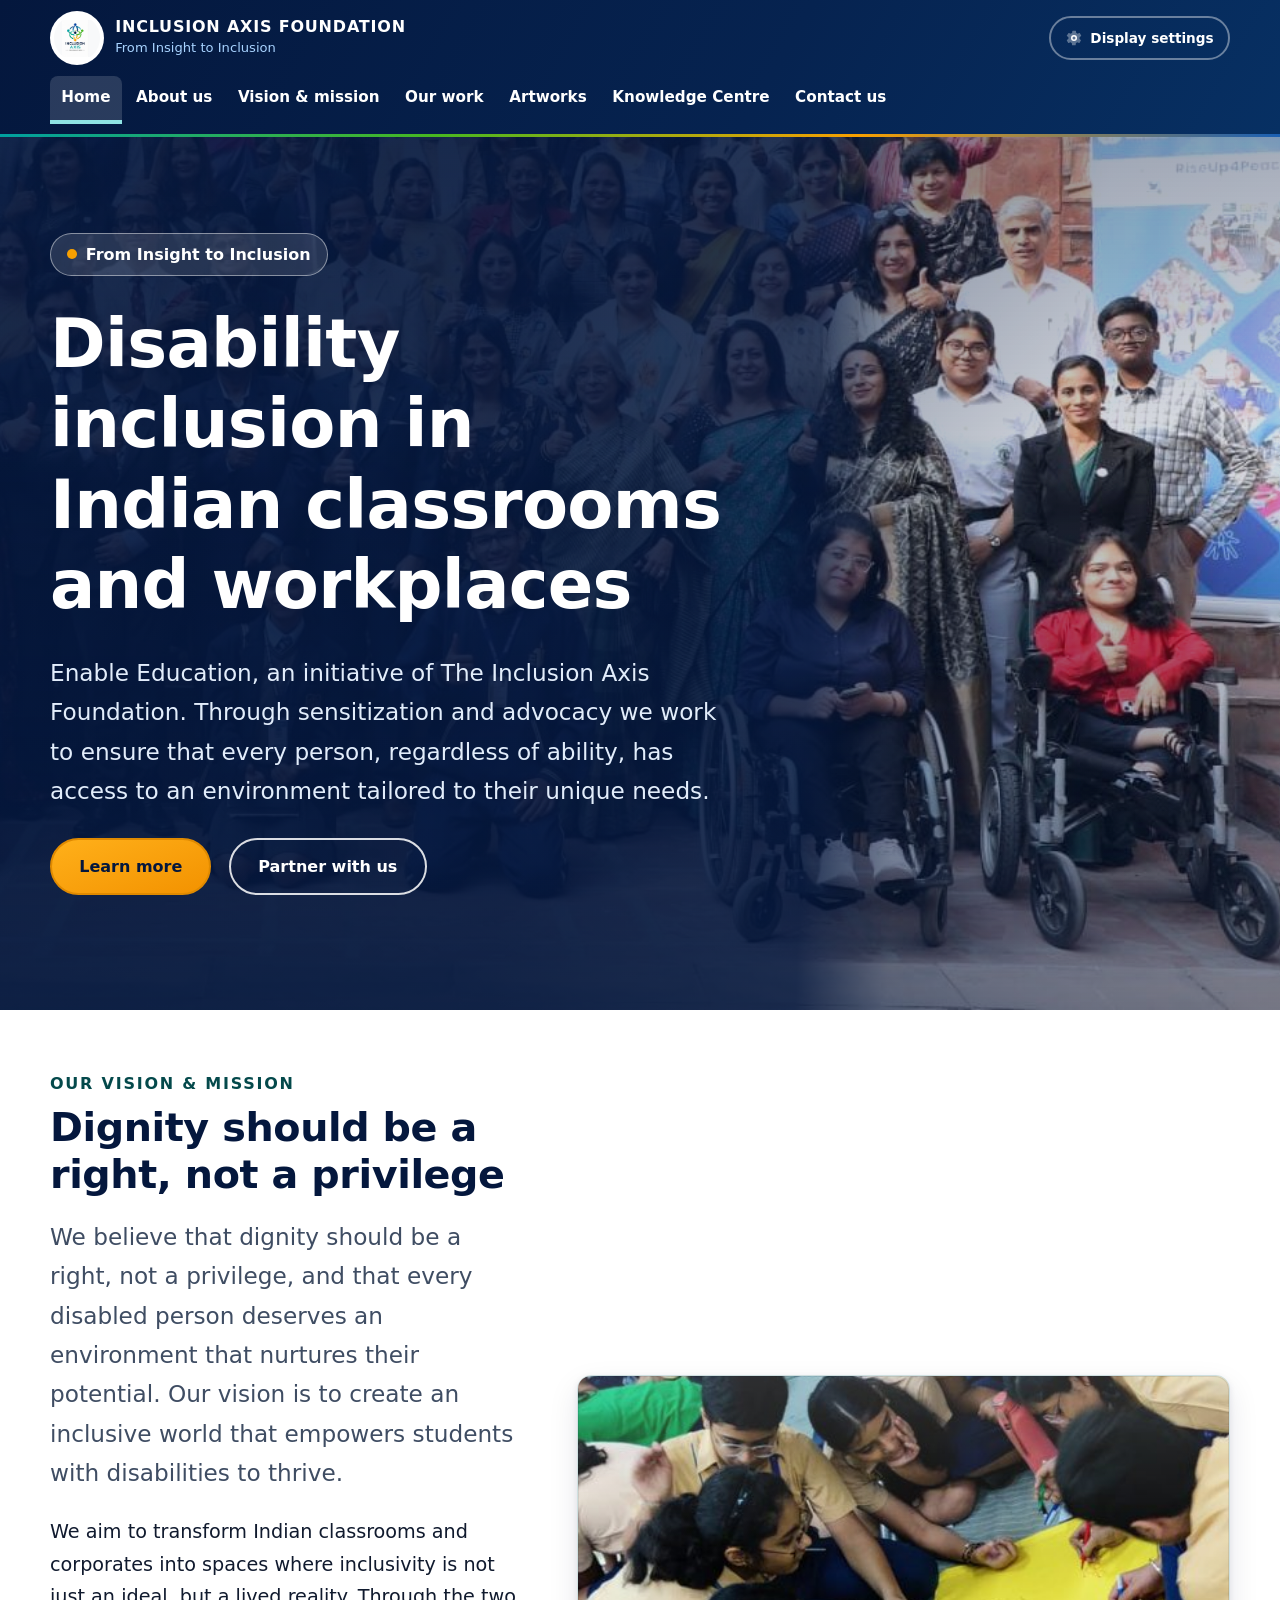
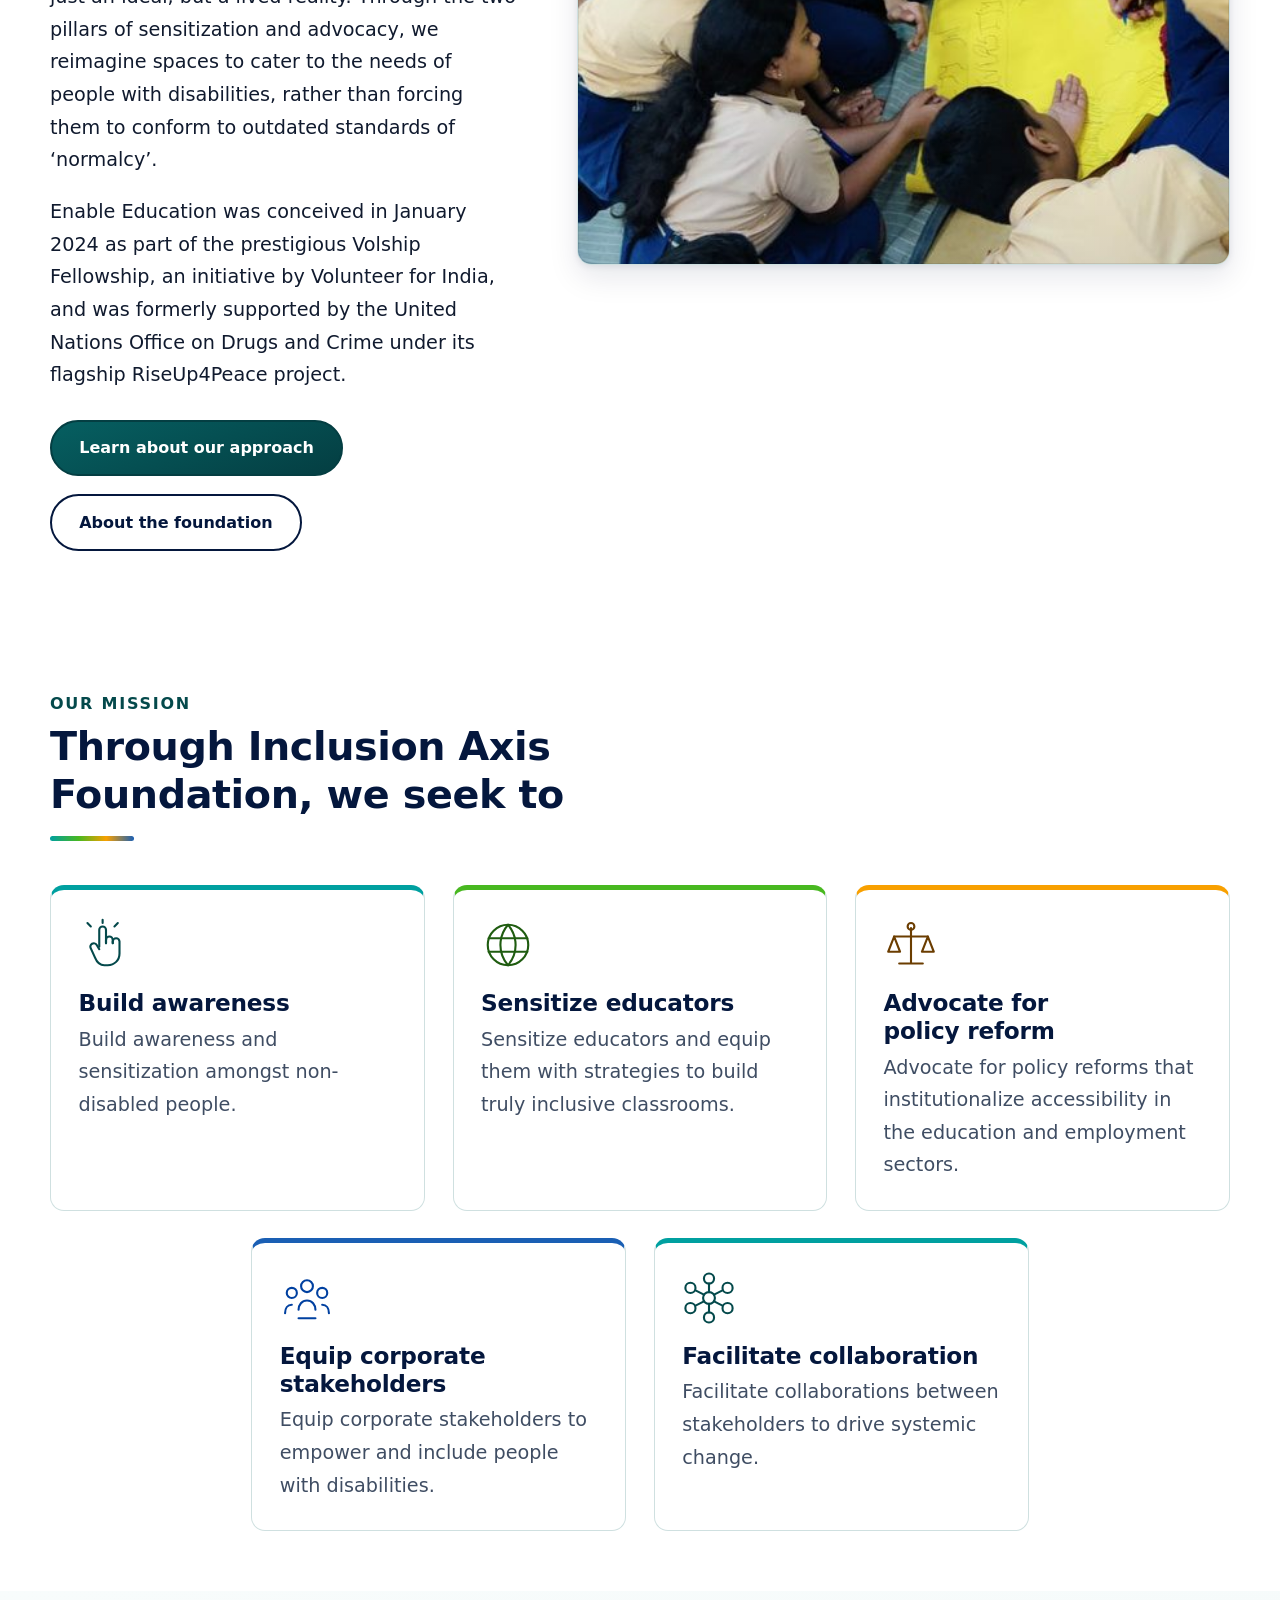
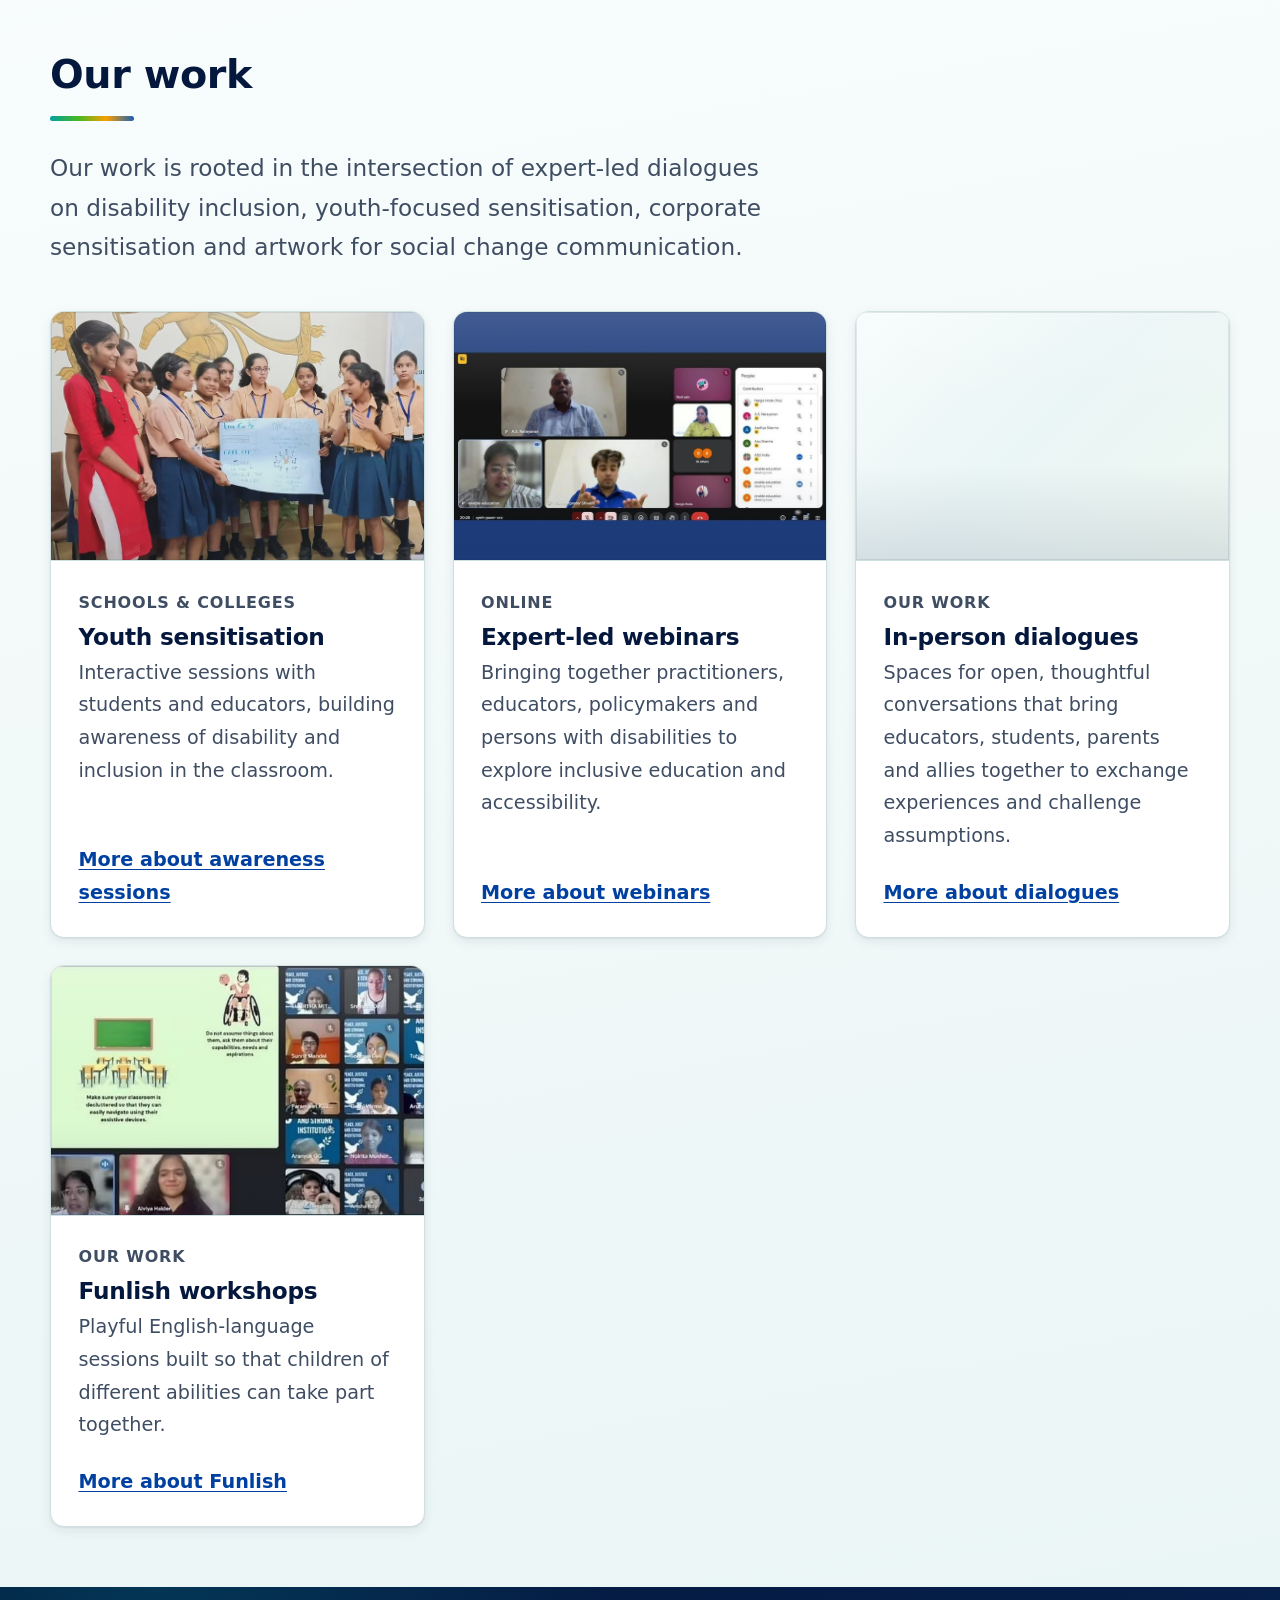
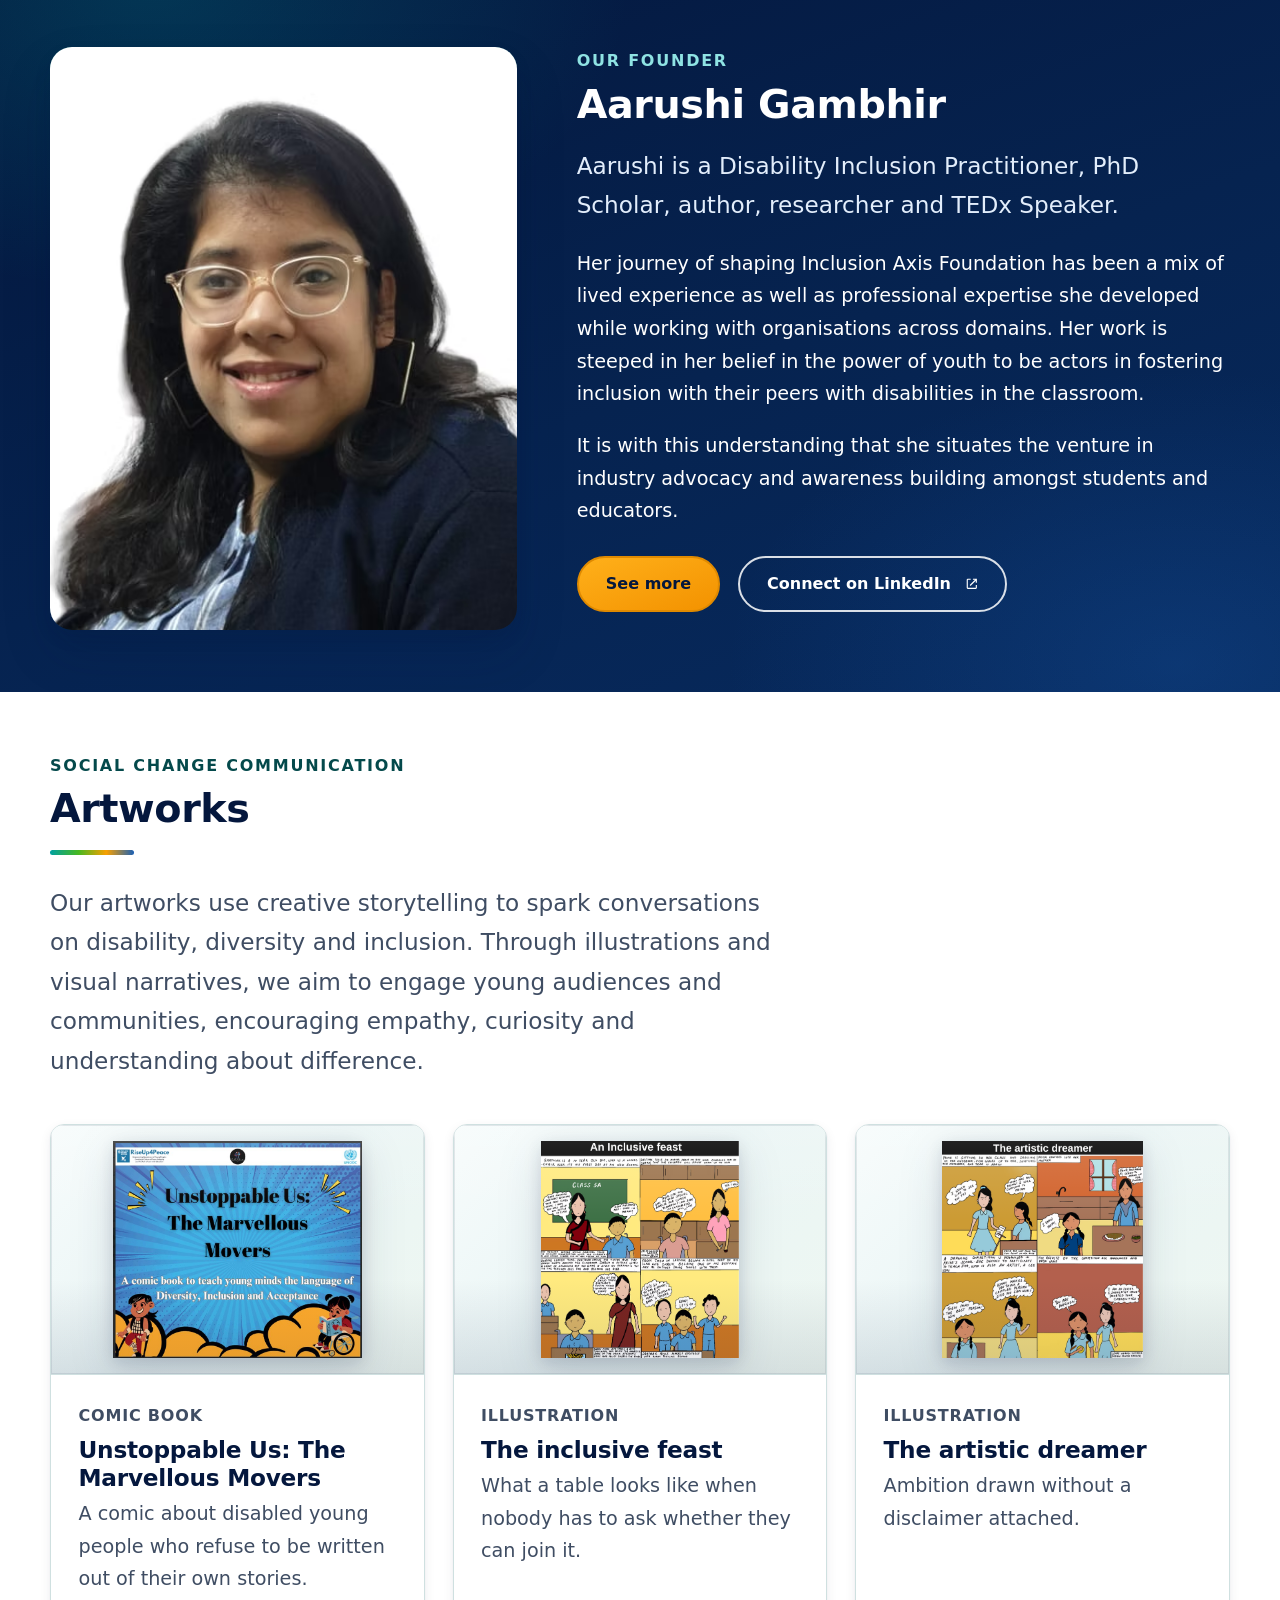
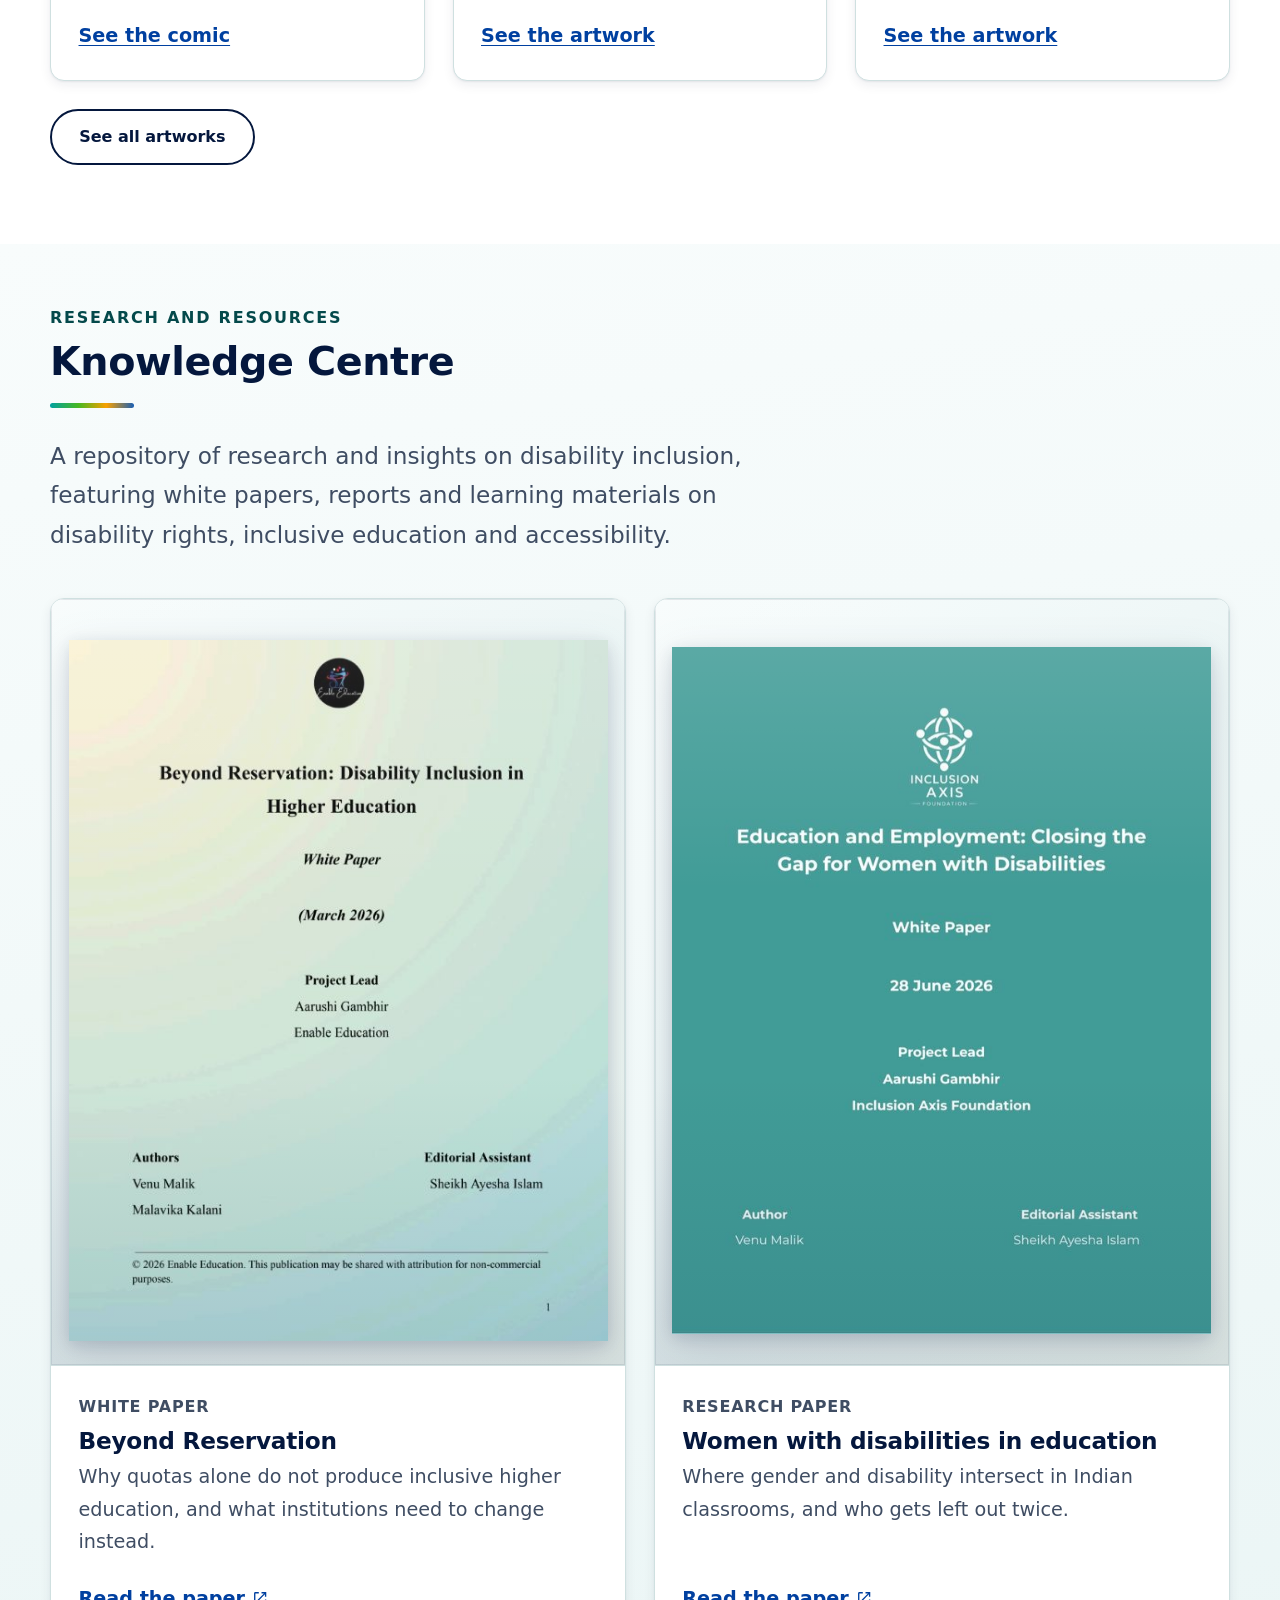
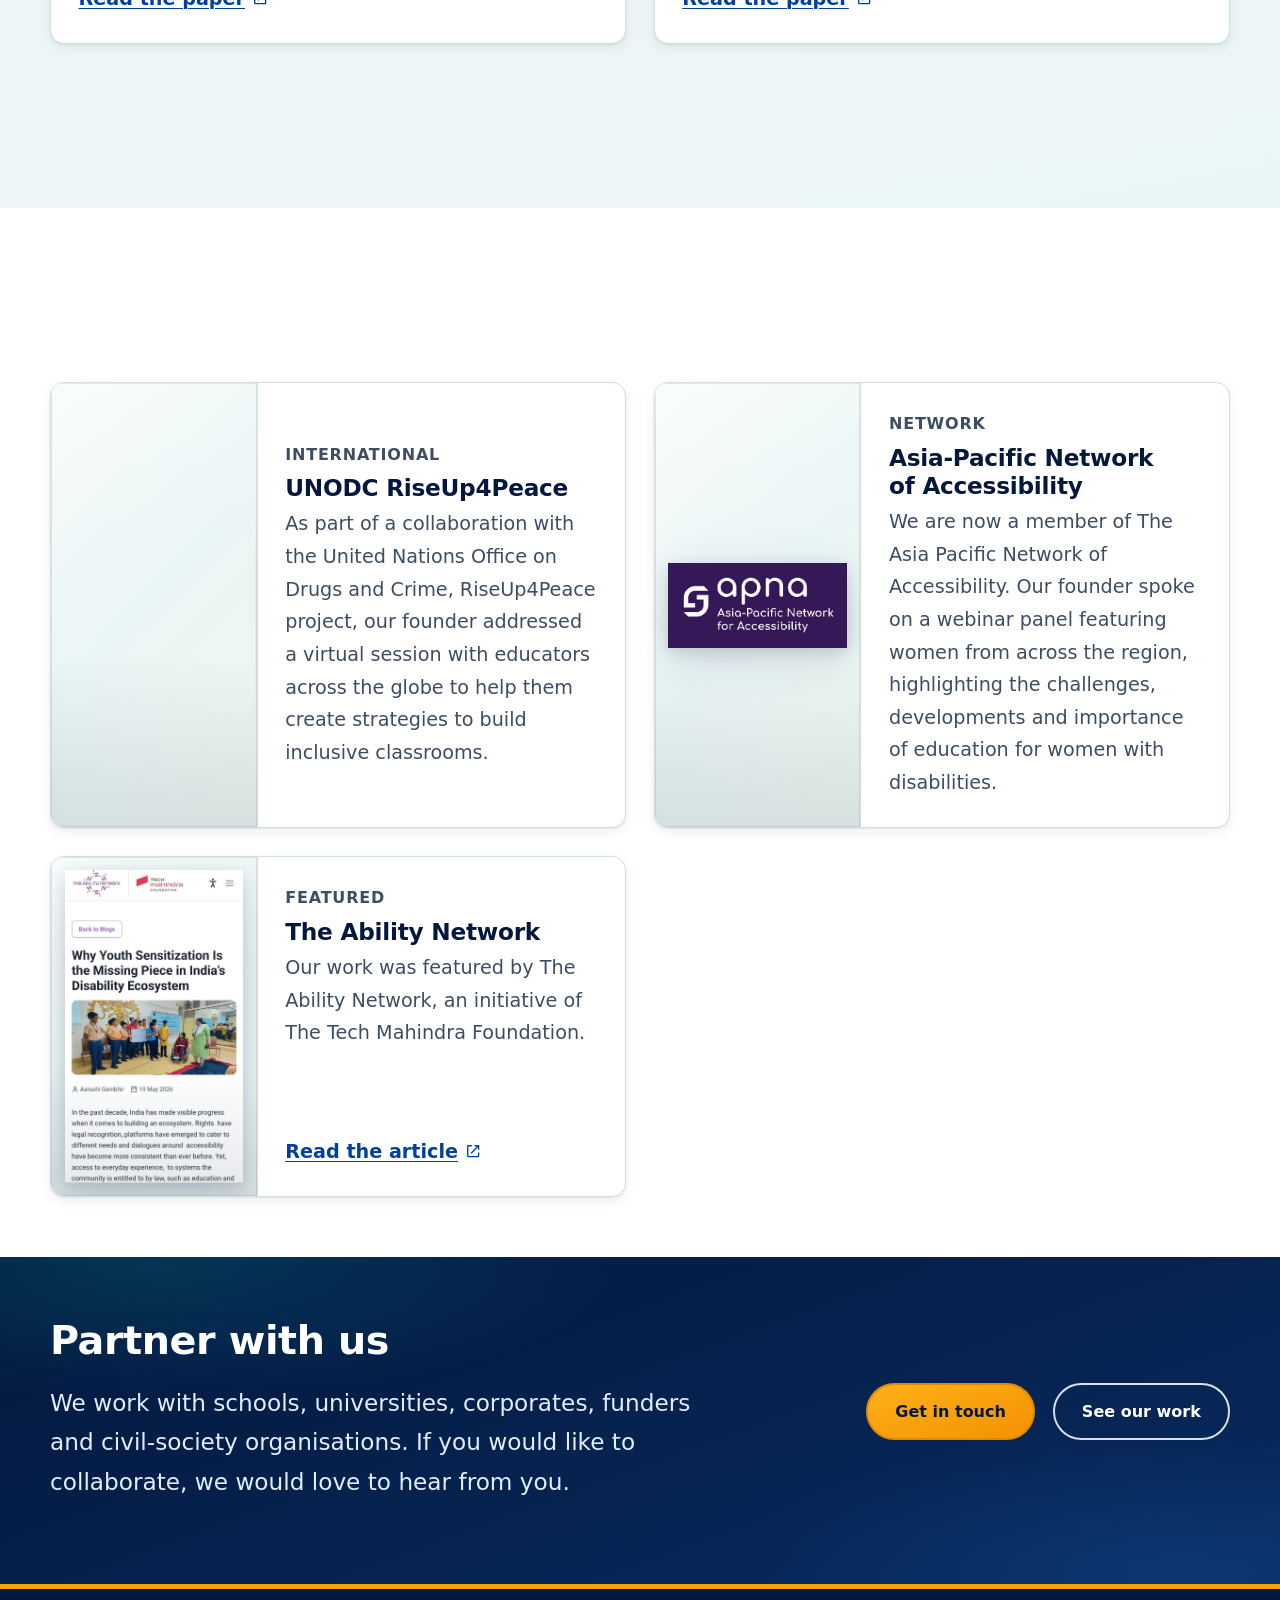
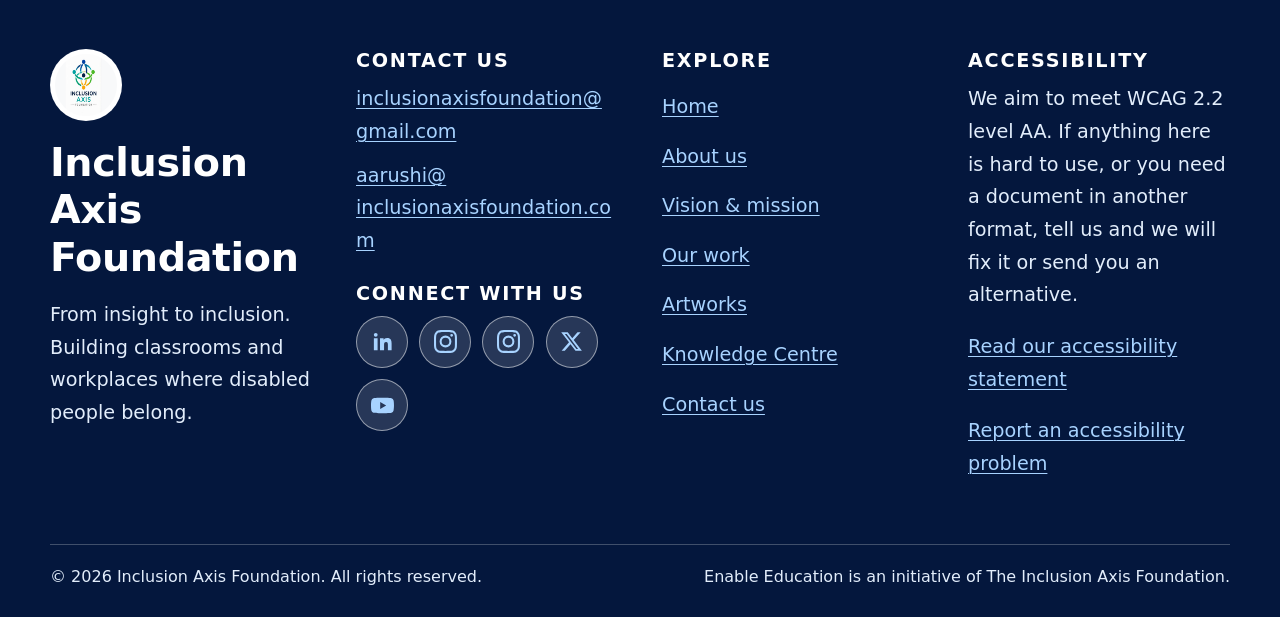
==== commit 5fe42c55: "Remove duplicate section headings on the home page The "Our work", "Highlights" and "Partner with us" ====
--- a/index.html
+++ b/index.html
@@ -231,7 +231,6 @@
   <section class="section band--alt" aria-labelledby="work-heading">
     <div class="wrap">
       <div class="section-head reveal">
-        <p class="eyebrow">Our work</p>
         <h2 id="work-heading">Our work</h2>
         <span class="section-head__rule" aria-hidden="true"></span>
         <p class="lede">
@@ -449,7 +448,6 @@
   <section class="section" aria-labelledby="news-heading">
     <div class="wrap">
       <div class="section-head reveal">
-        <p class="eyebrow">Highlights</p>
         <h2 id="news-heading">Highlights</h2>
         <span class="section-head__rule" aria-hidden="true"></span>
       </div>
@@ -506,7 +504,6 @@
   <section class="section band--navy" aria-labelledby="cta-heading">
     <div class="wrap cta reveal">
       <div>
-        <p class="eyebrow">Work with us</p>
         <h2 id="cta-heading">Partner with us</h2>
         <p class="lede">
           We work with schools, universities, corporates, funders and
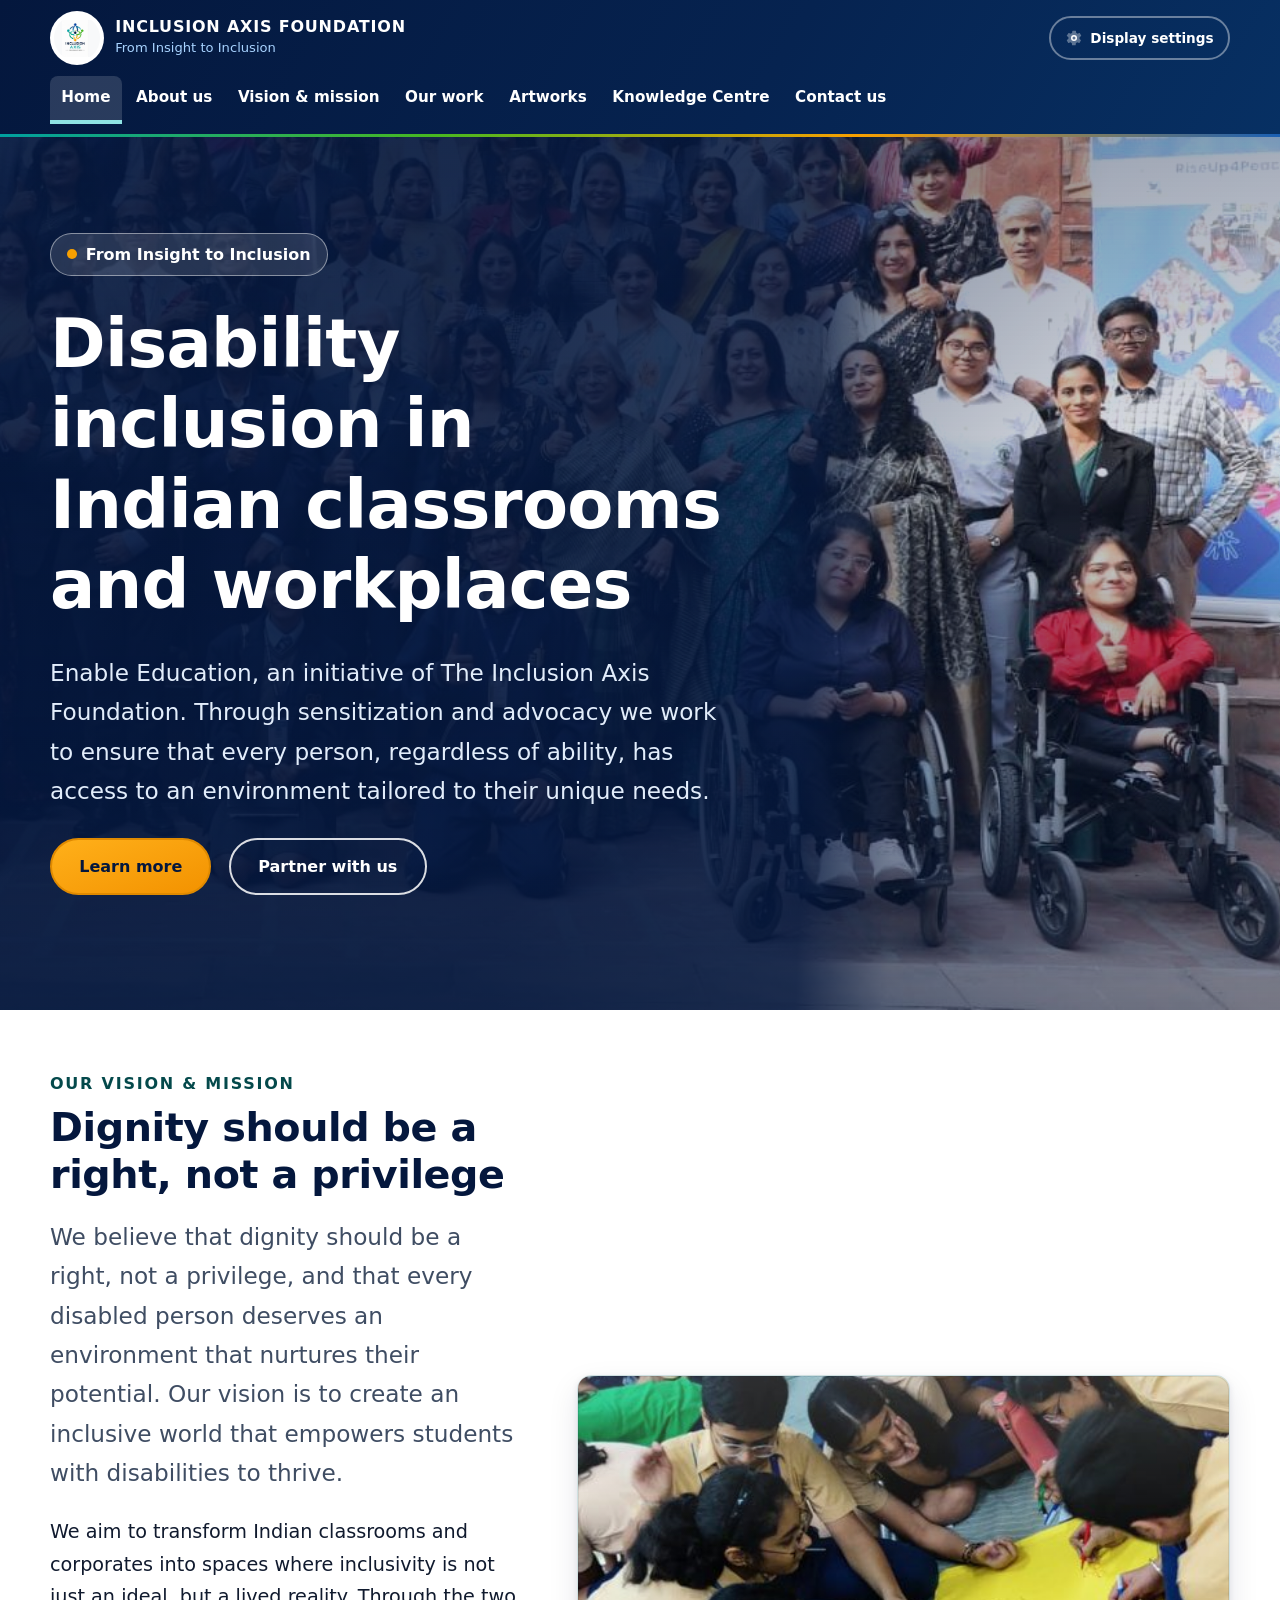
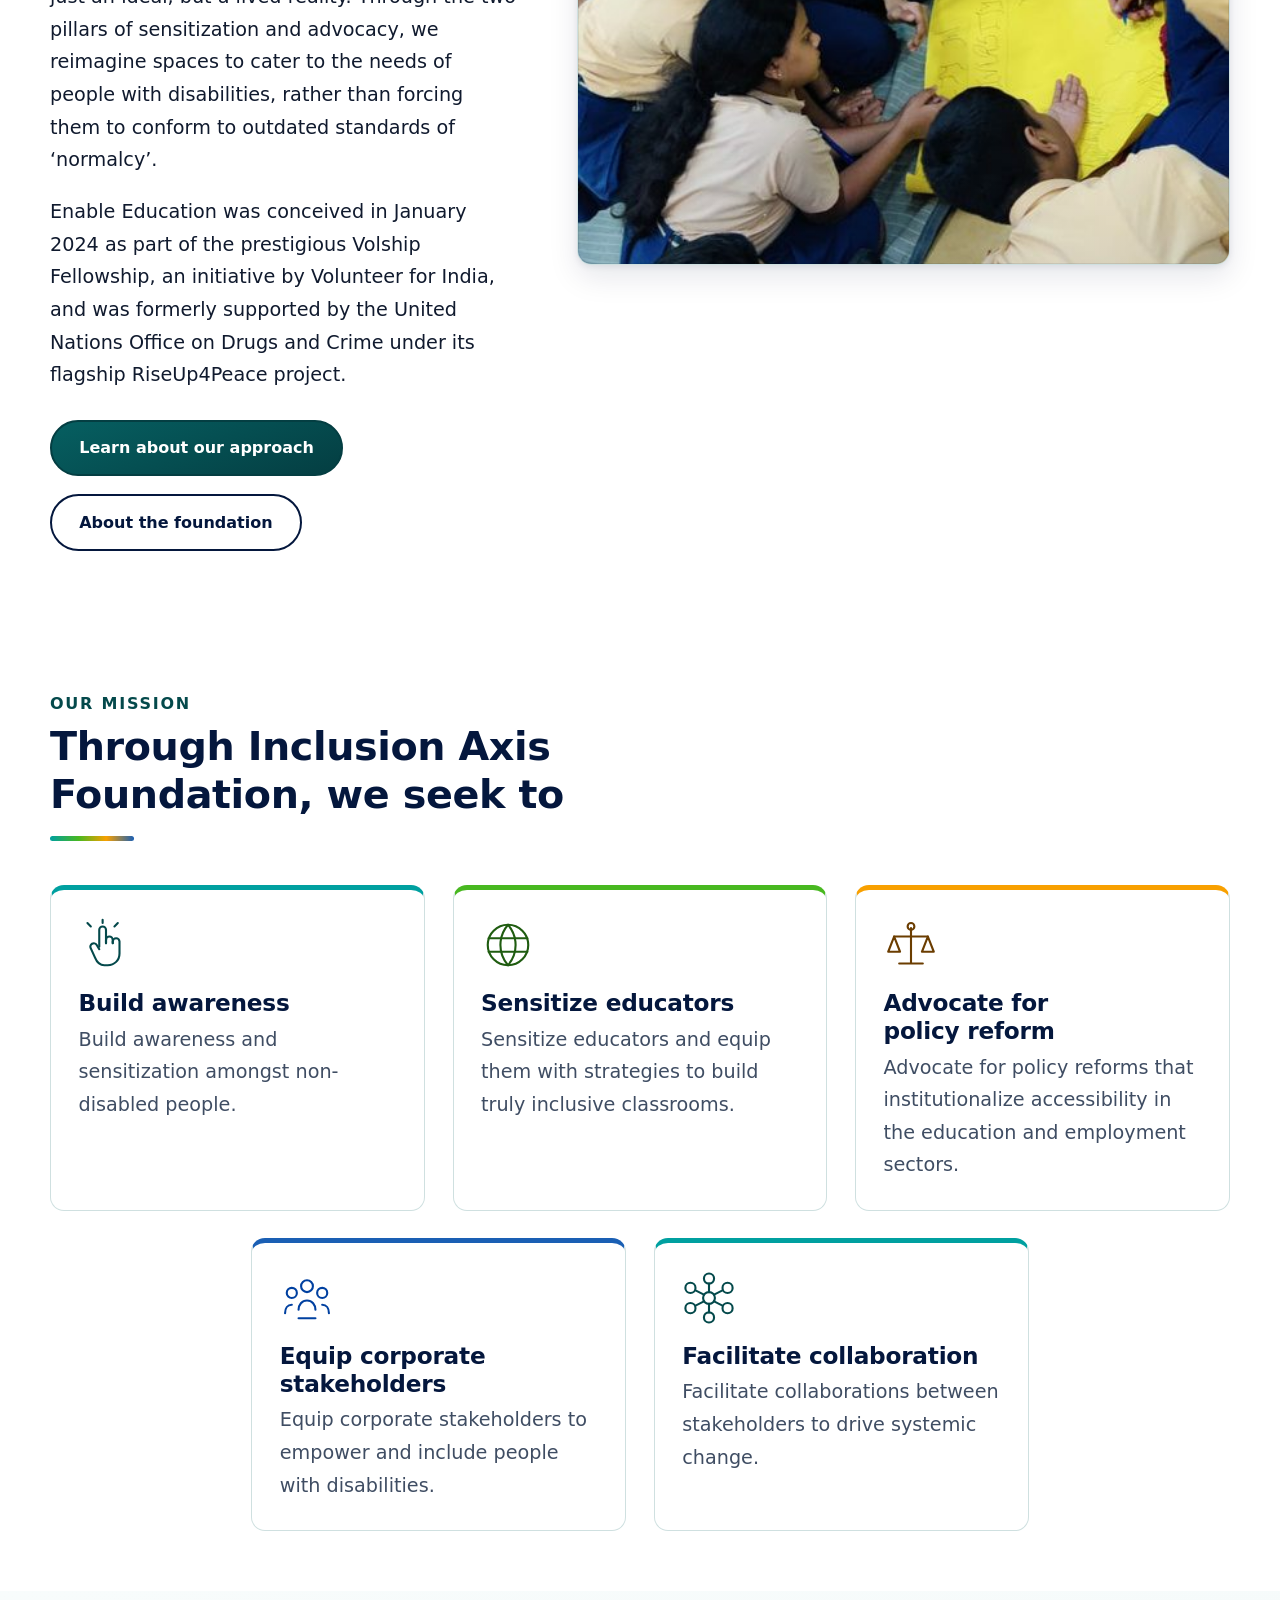
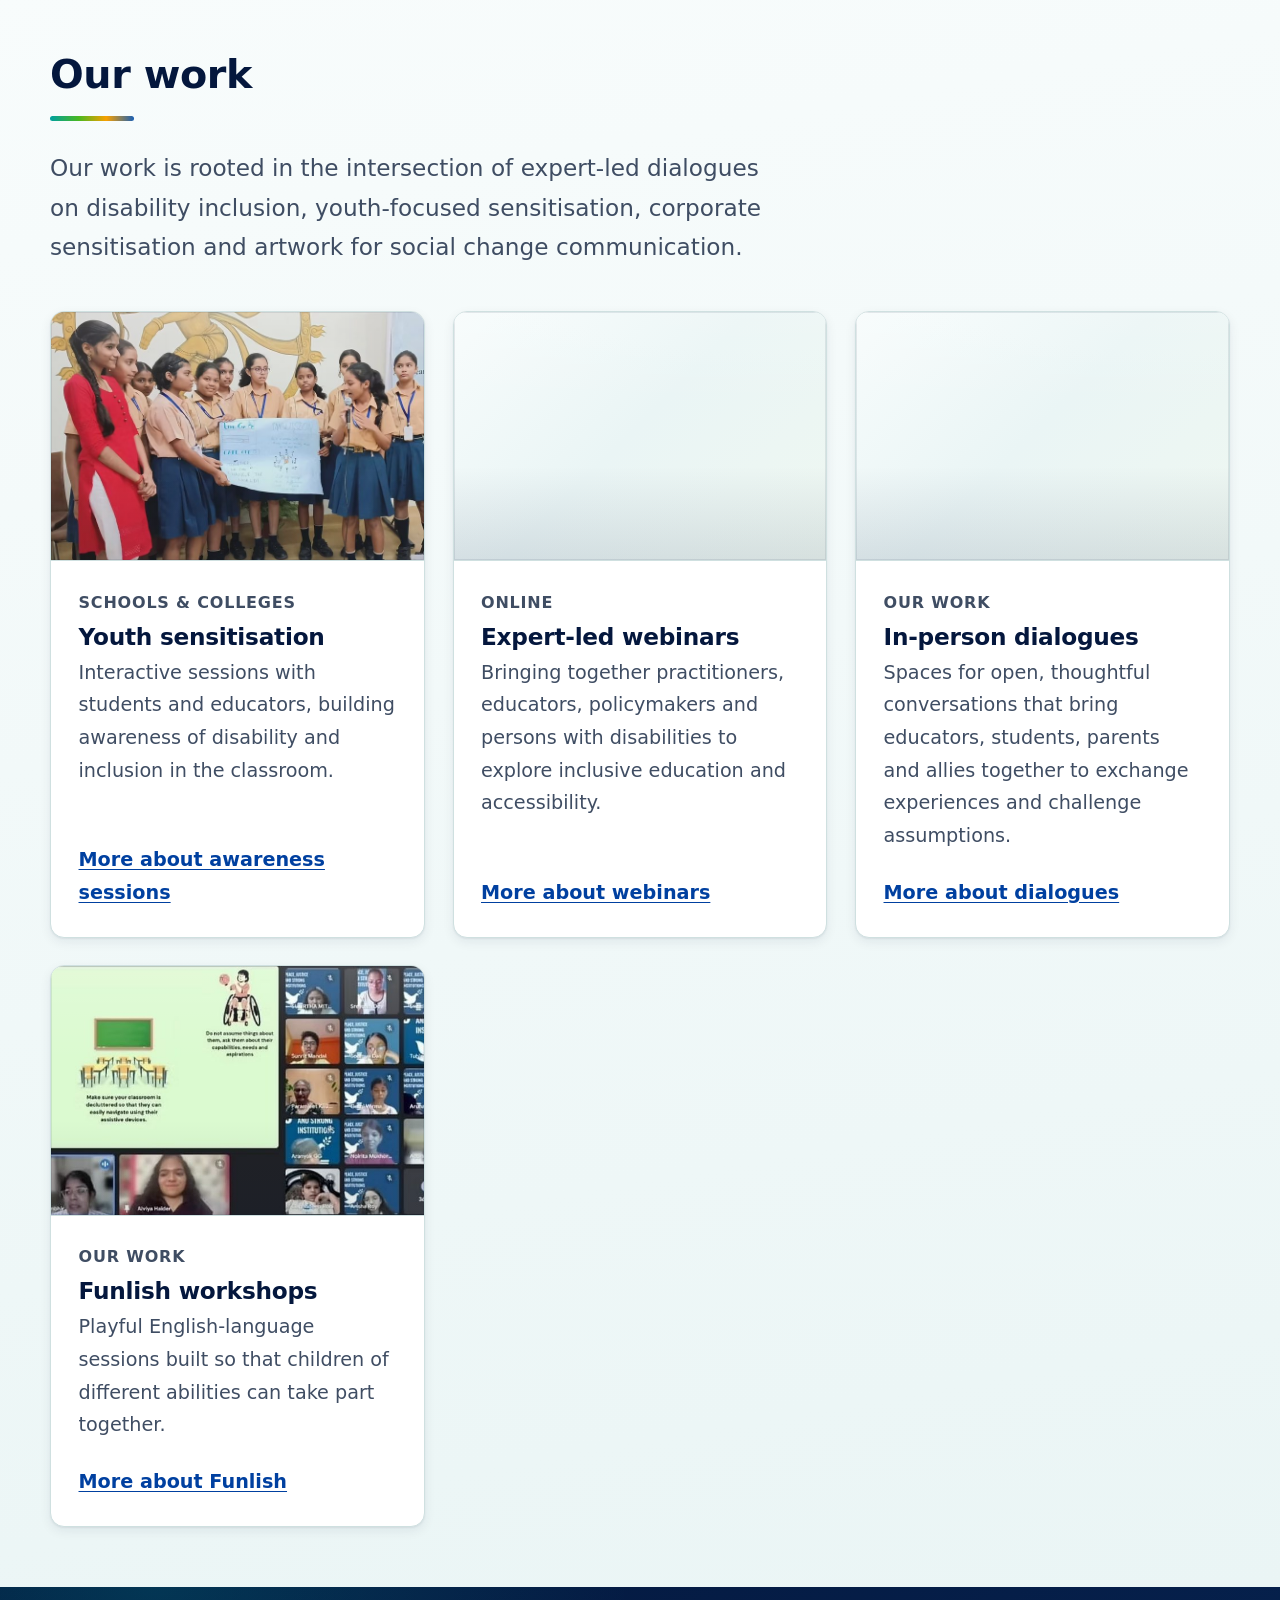
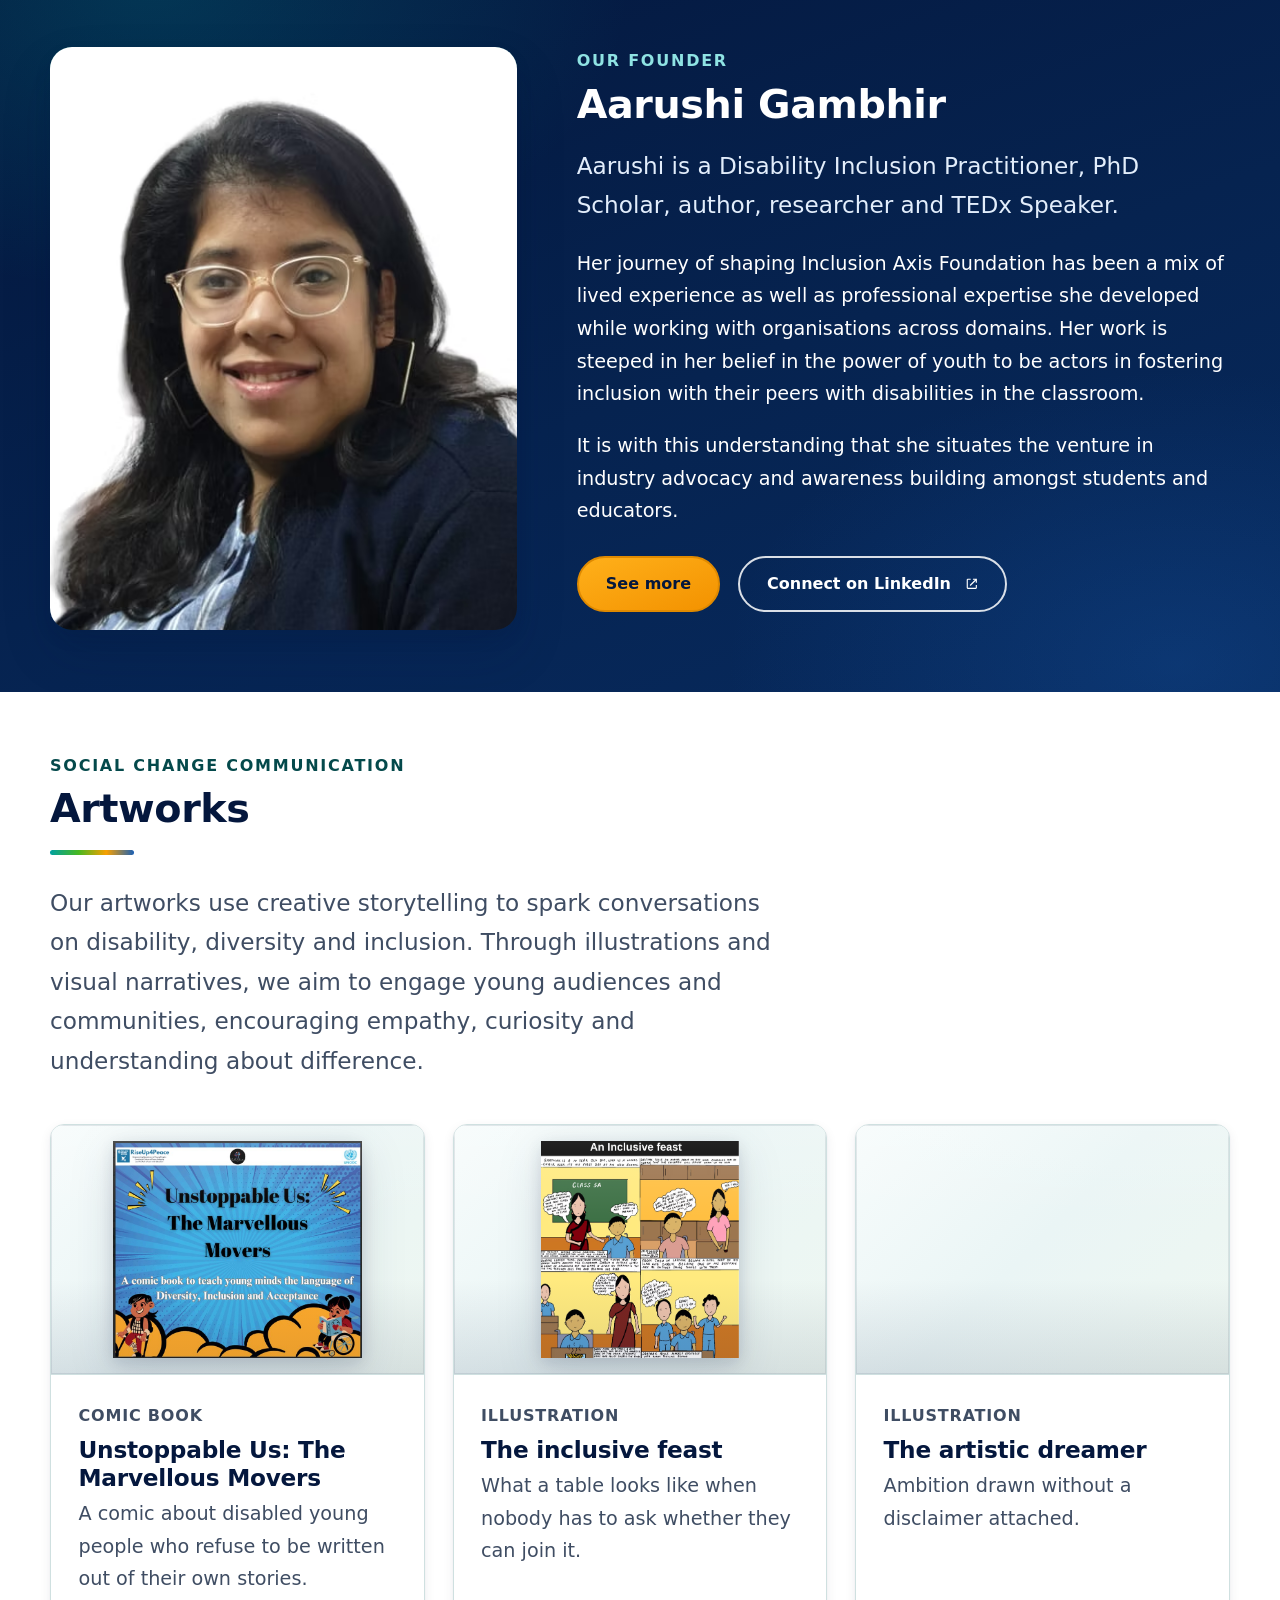
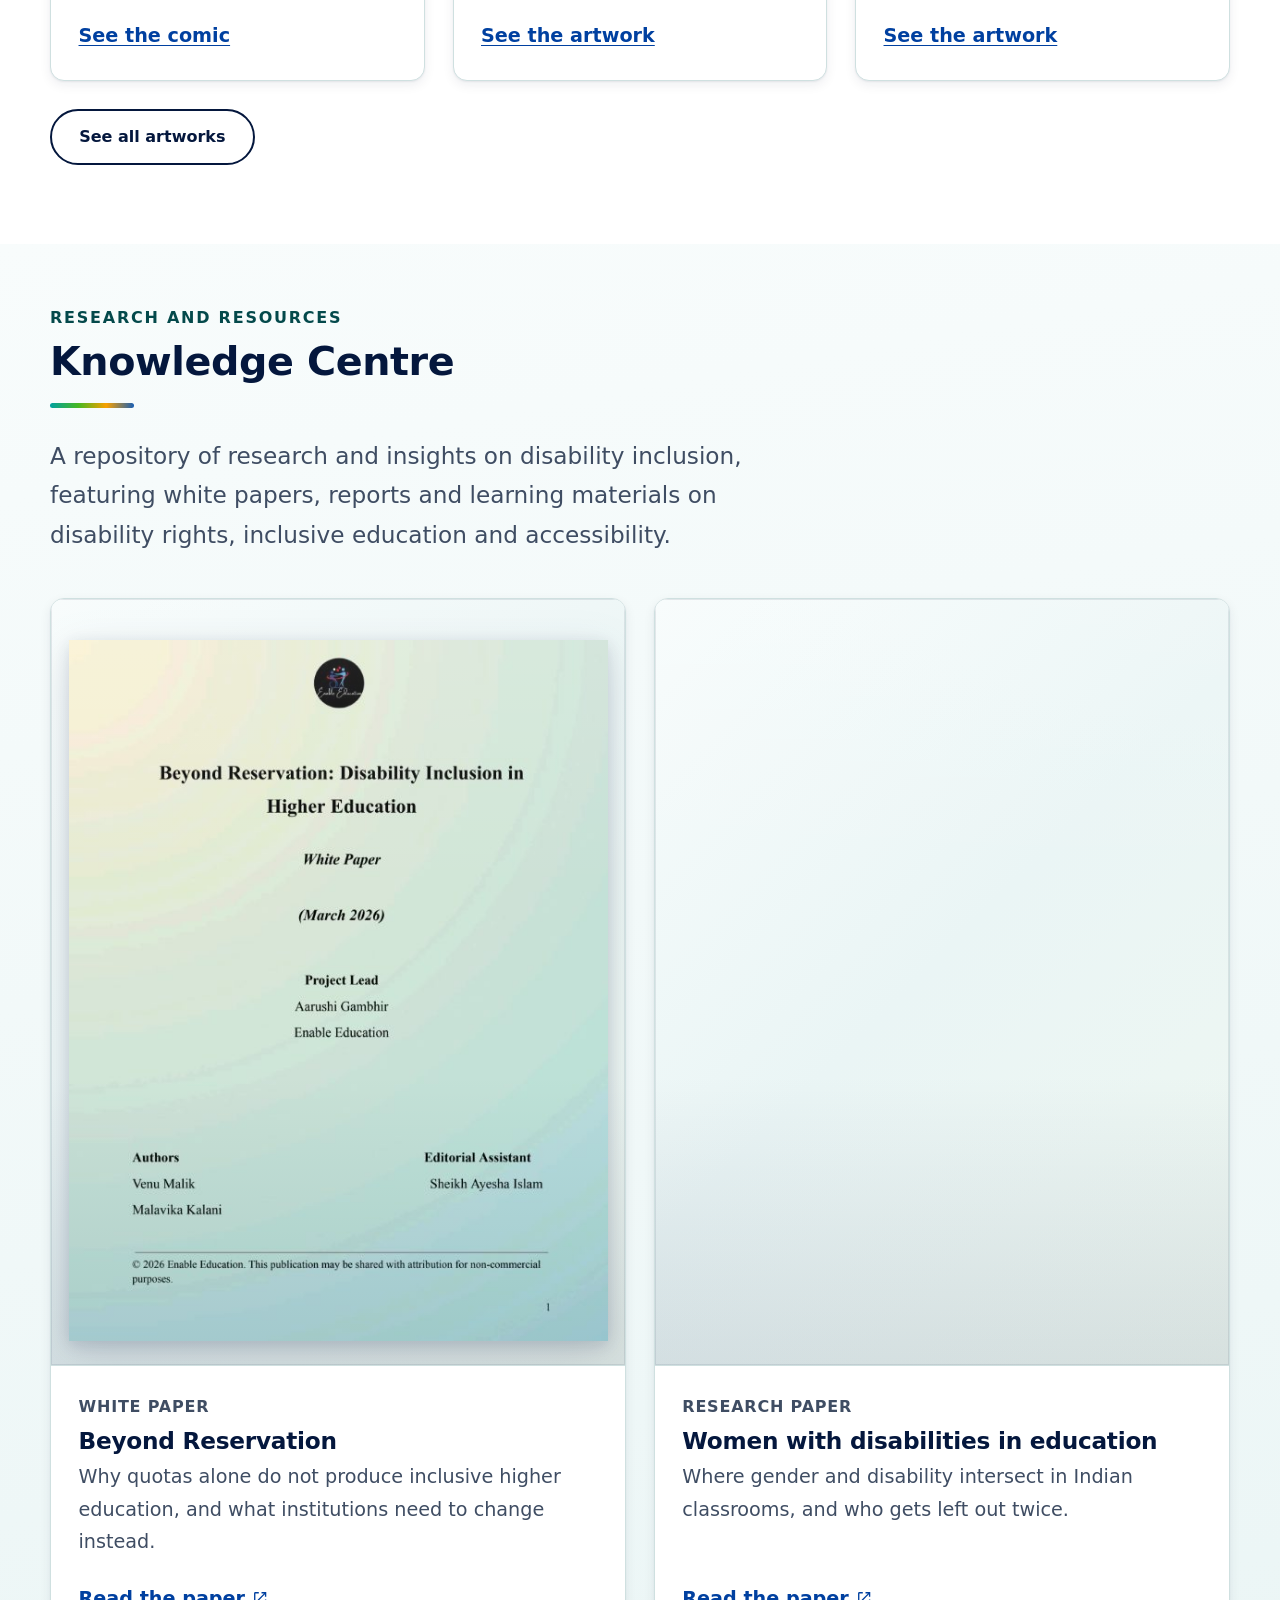
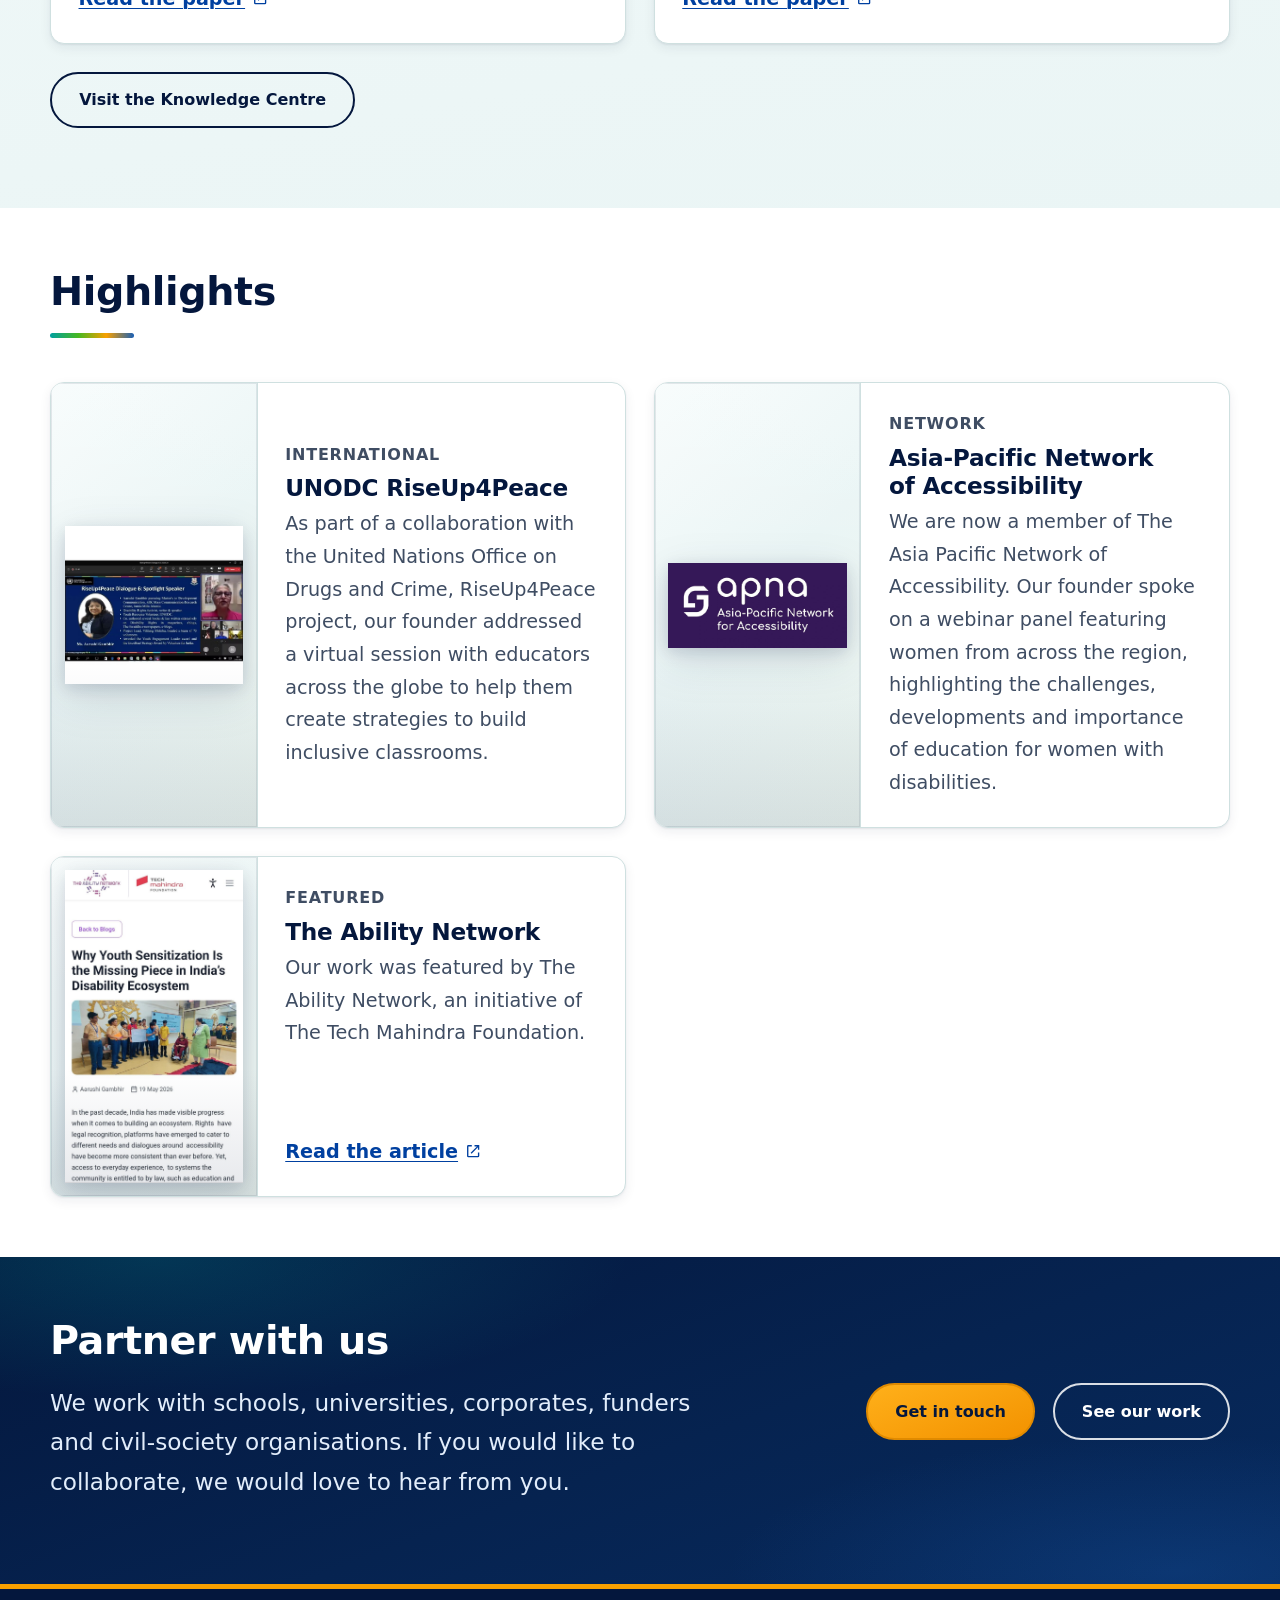
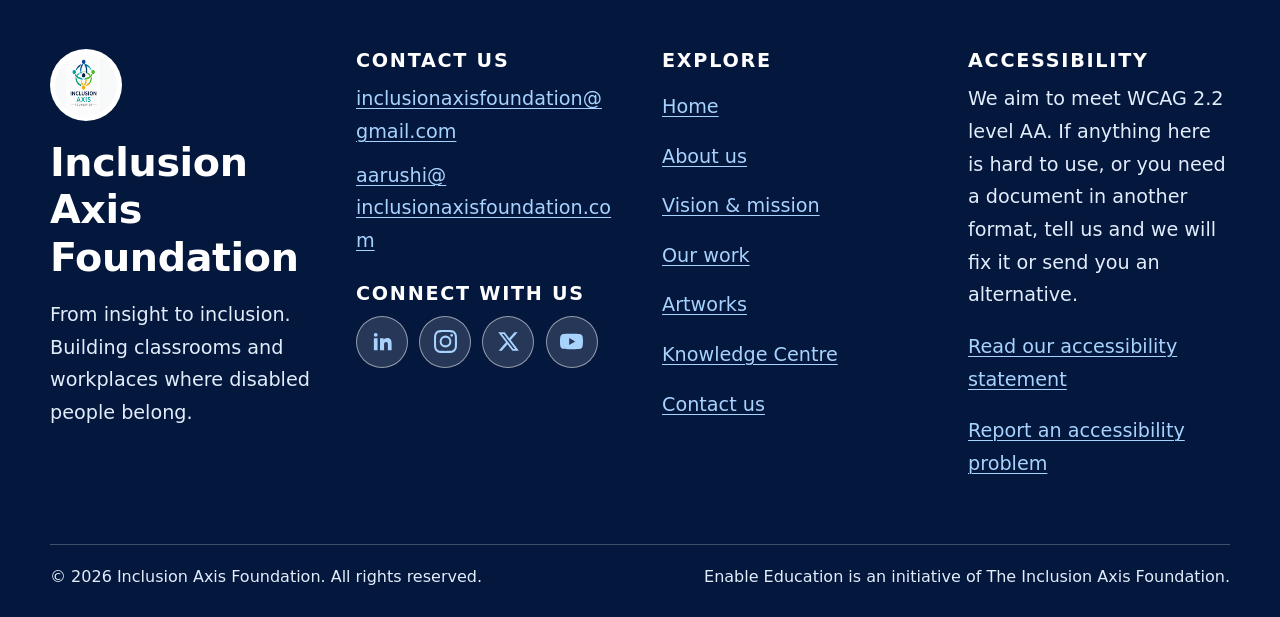
==== commit 9e39afc4: "Update LinkedIn/Instagram links site-wide - Footer "Connect with us" icon now points to the founder'" ====
--- a/index.html
+++ b/index.html
@@ -540,9 +540,8 @@
 
         <h3 style="margin-top:1.5rem">Connect with us</h3>
         <ul class="social-list">
-          <li><a href="https://www.linkedin.com/company/enable-education-1/" rel="noopener" target="_blank"><svg aria-hidden="true" focusable="false"><use href="#icon-linkedin"></use></svg><span class="visually-hidden">Enable Education on LinkedIn (opens in a new tab)</span></a></li>
+          <li><a href="https://www.linkedin.com/in/aarushigambhir/" rel="noopener" target="_blank"><svg aria-hidden="true" focusable="false"><use href="#icon-linkedin"></use></svg><span class="visually-hidden">Aarushi Gambhir on LinkedIn (opens in a new tab)</span></a></li>
           <li><a href="https://www.instagram.com/inclusionaxisfoundation?igsh=OXpyNTQ4dXNpM21m" rel="noopener" target="_blank"><svg aria-hidden="true" focusable="false"><use href="#icon-instagram"></use></svg><span class="visually-hidden">Inclusion Axis Foundation on Instagram (opens in a new tab)</span></a></li>
-          <li><a href="https://www.instagram.com/_enableeducation_?igsh=OXpyNTQ4dXNpM21m" rel="noopener" target="_blank"><svg aria-hidden="true" focusable="false"><use href="#icon-instagram"></use></svg><span class="visually-hidden">Enable Education on Instagram (opens in a new tab)</span></a></li>
           <li><a href="https://x.com/enableeducation?t=6LmXwSsxmcVuHl_wjzEHXg&amp;s=09" rel="noopener" target="_blank"><svg aria-hidden="true" focusable="false"><use href="#icon-x"></use></svg><span class="visually-hidden">Enable Education on X, formerly Twitter (opens in a new tab)</span></a></li>
           <li><a href="https://youtube.com/@inclusion_axis_foundation?si=FFW_-bEmGm1JqRyU" rel="noopener" target="_blank"><svg aria-hidden="true" focusable="false"><use href="#icon-youtube"></use></svg><span class="visually-hidden">Inclusion Axis Foundation on YouTube (opens in a new tab)</span></a></li>
         </ul>
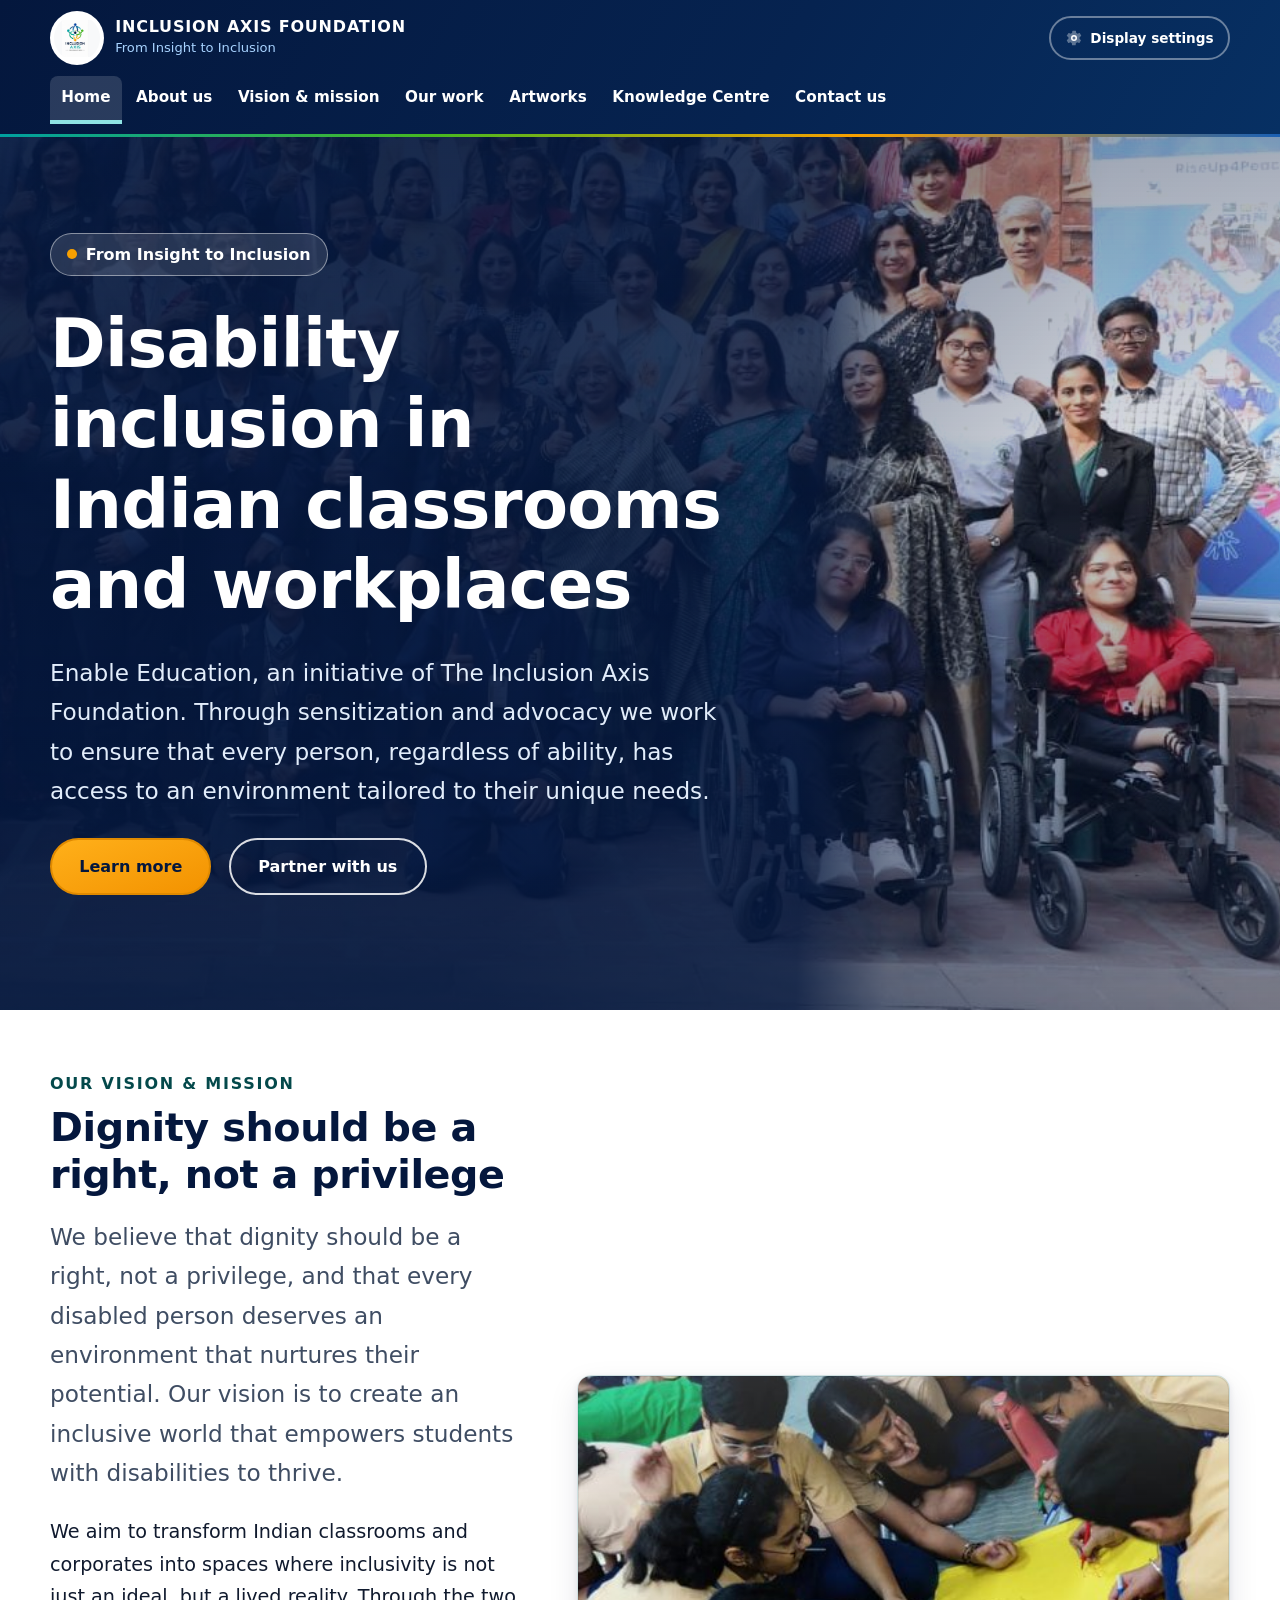
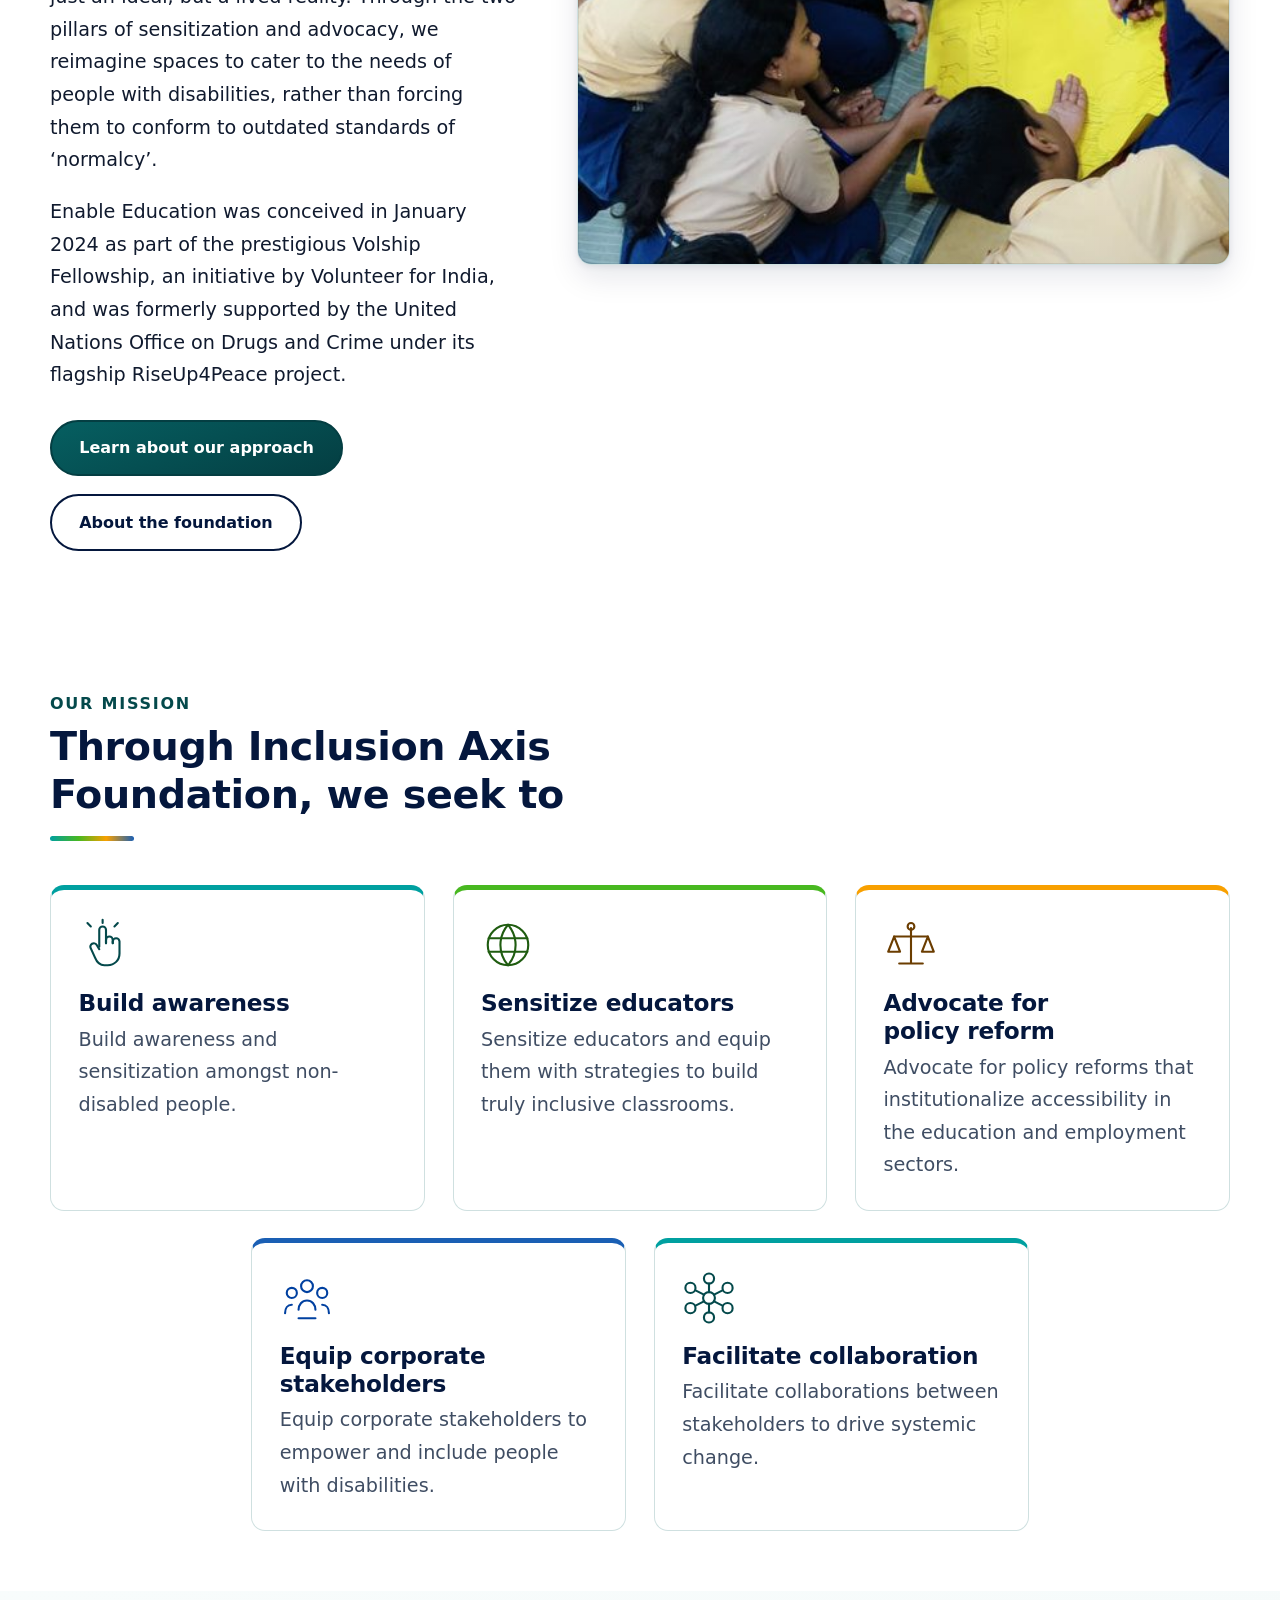
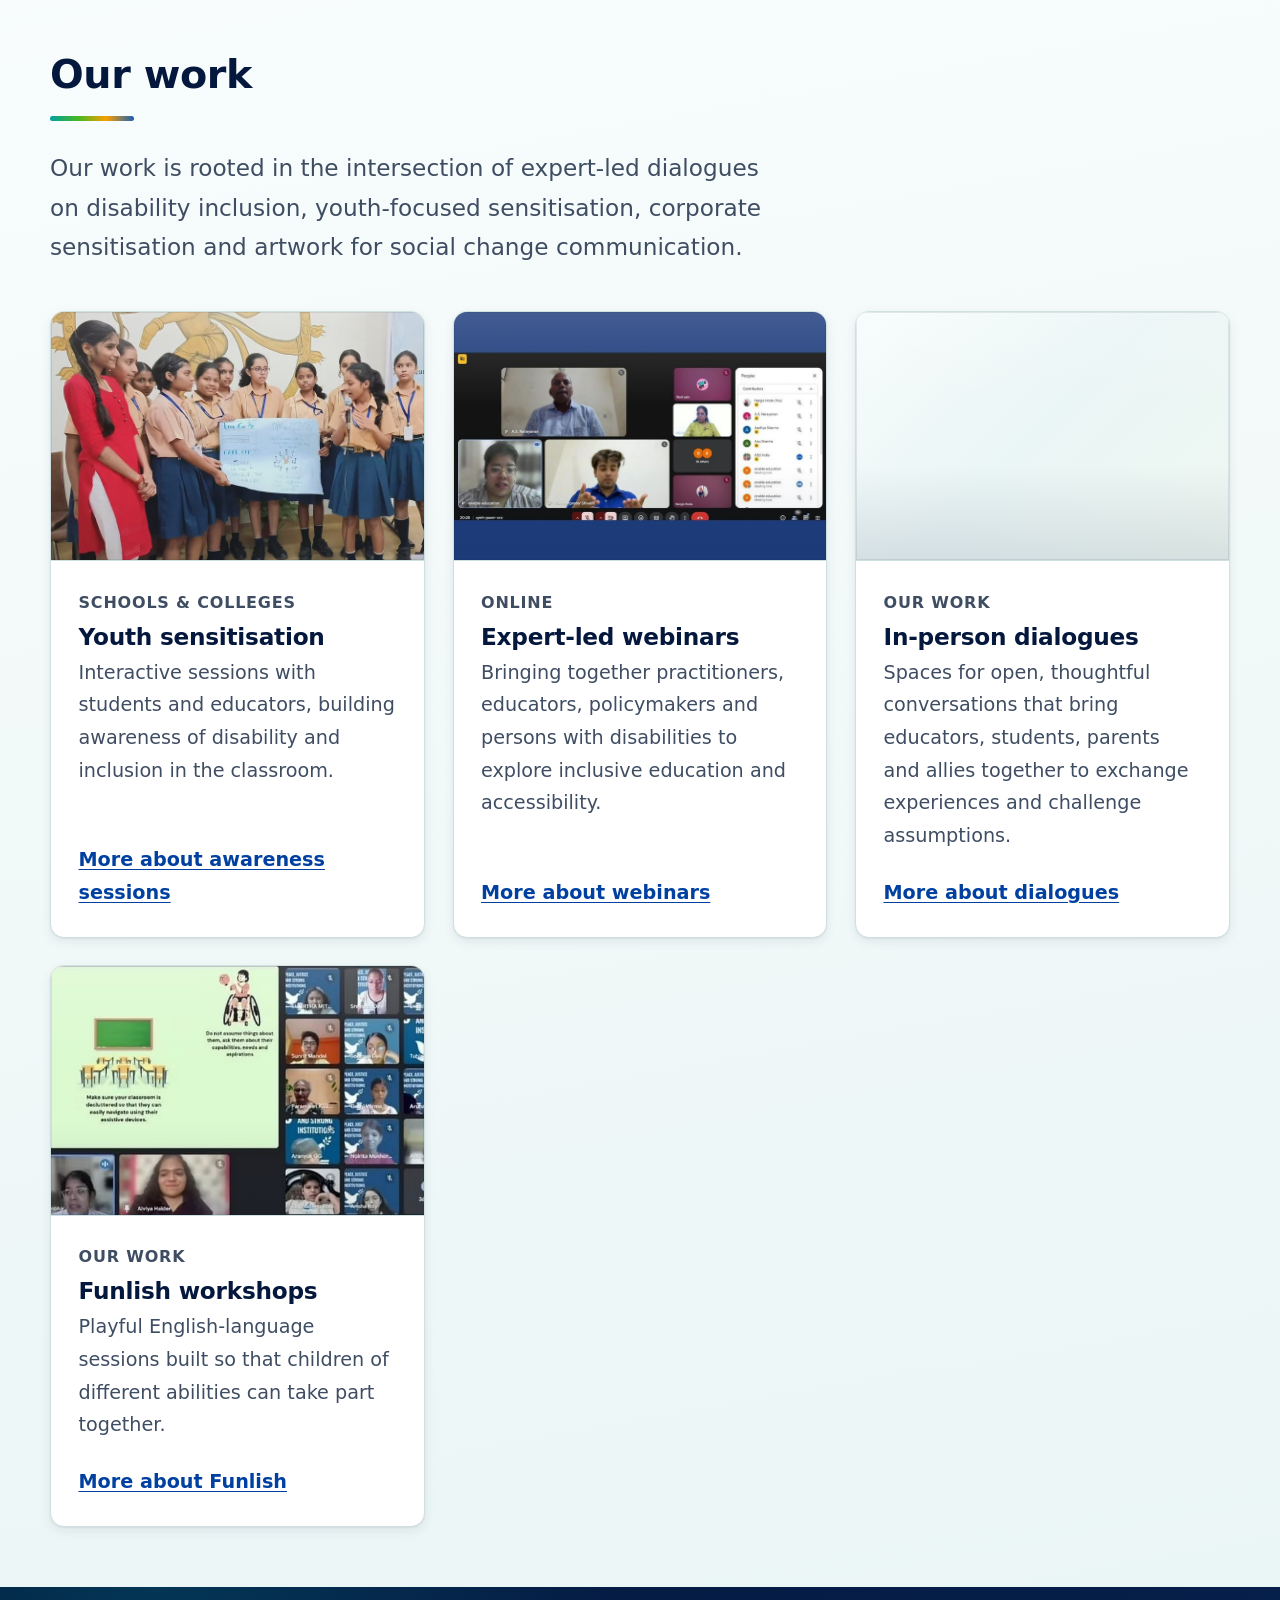
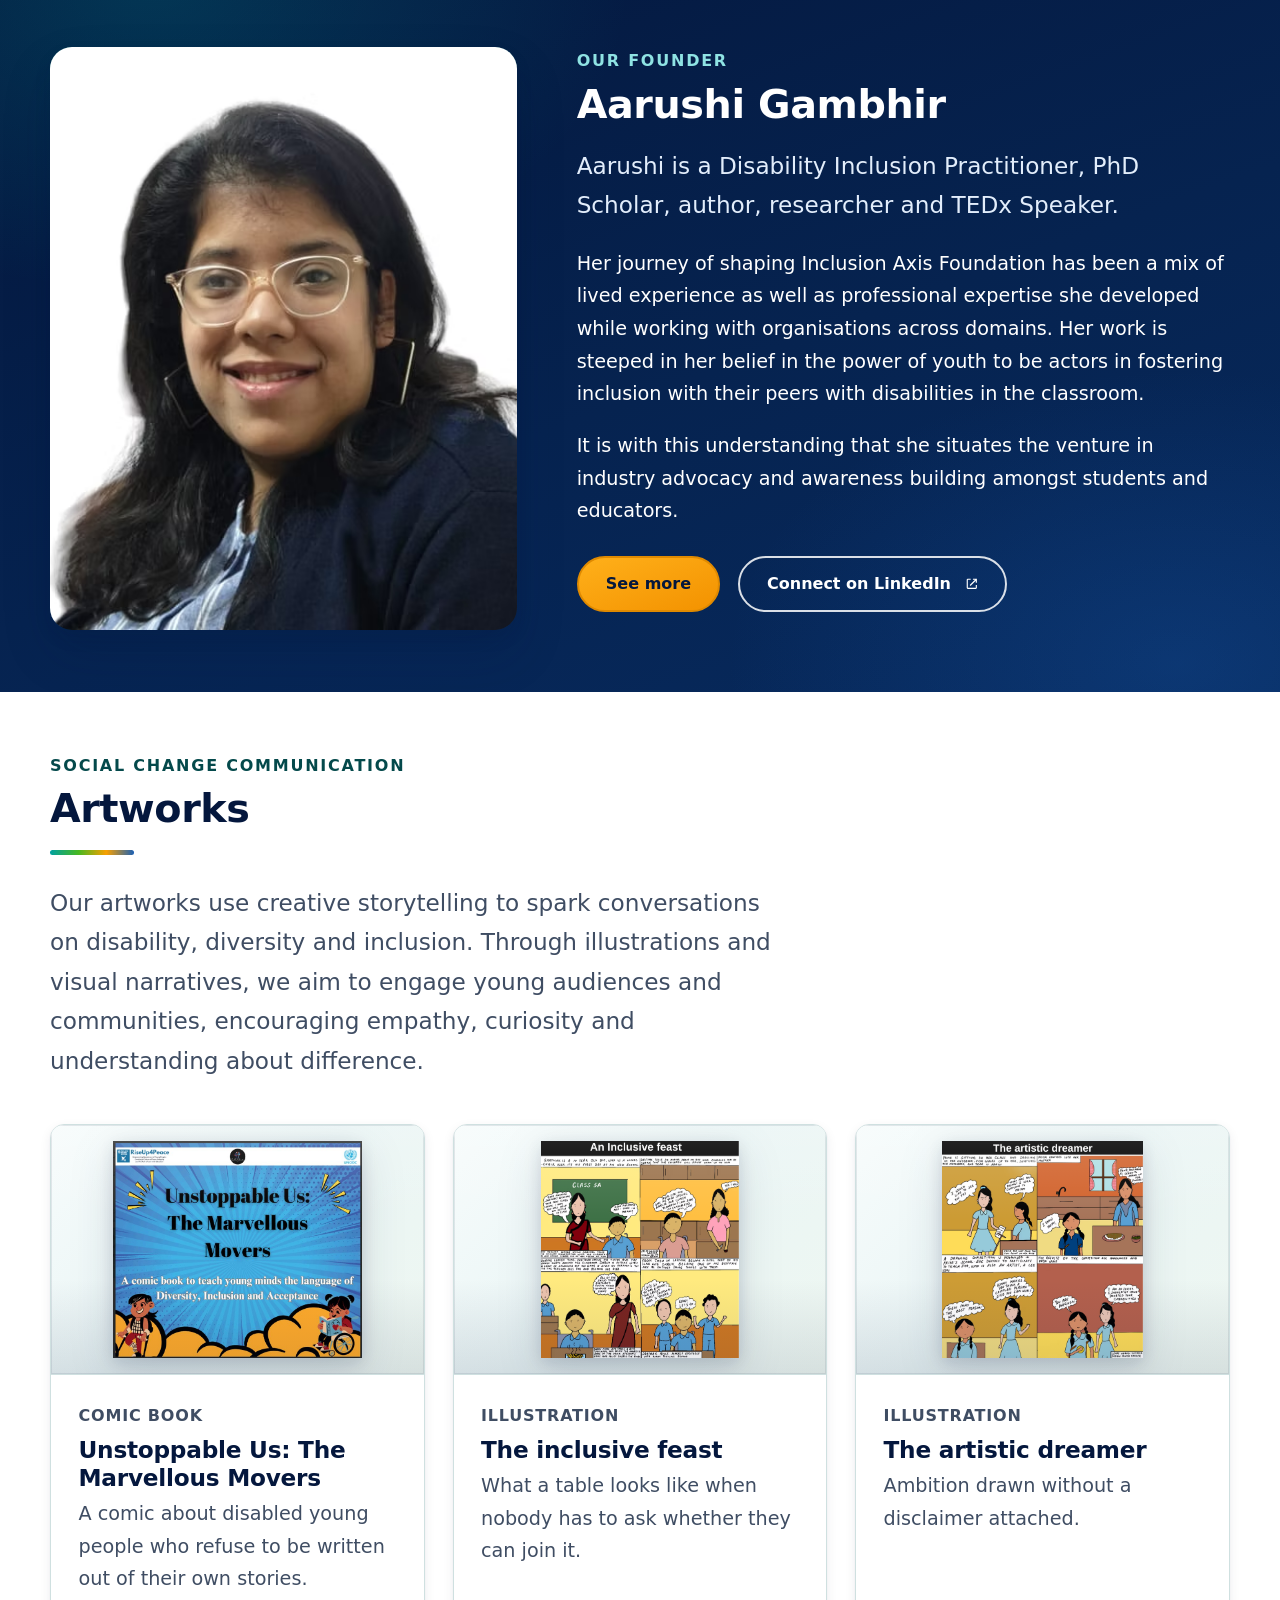
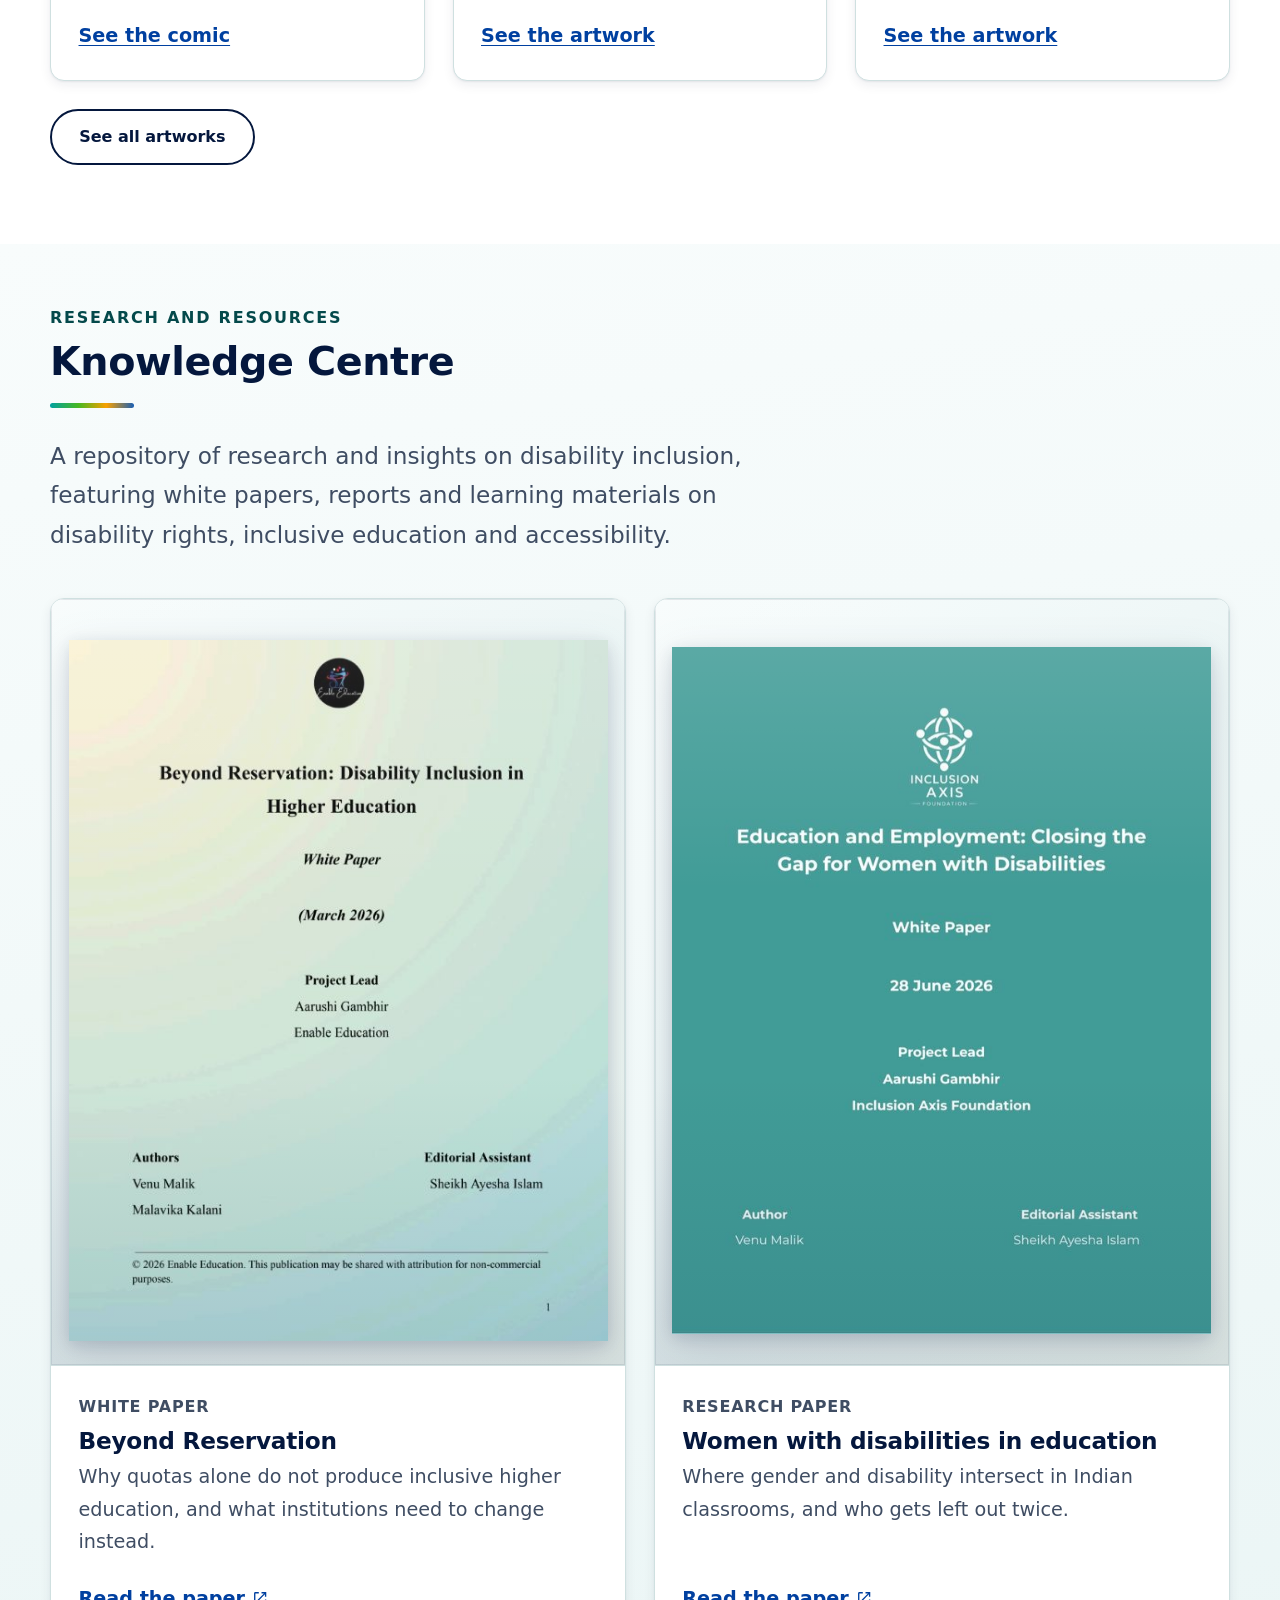
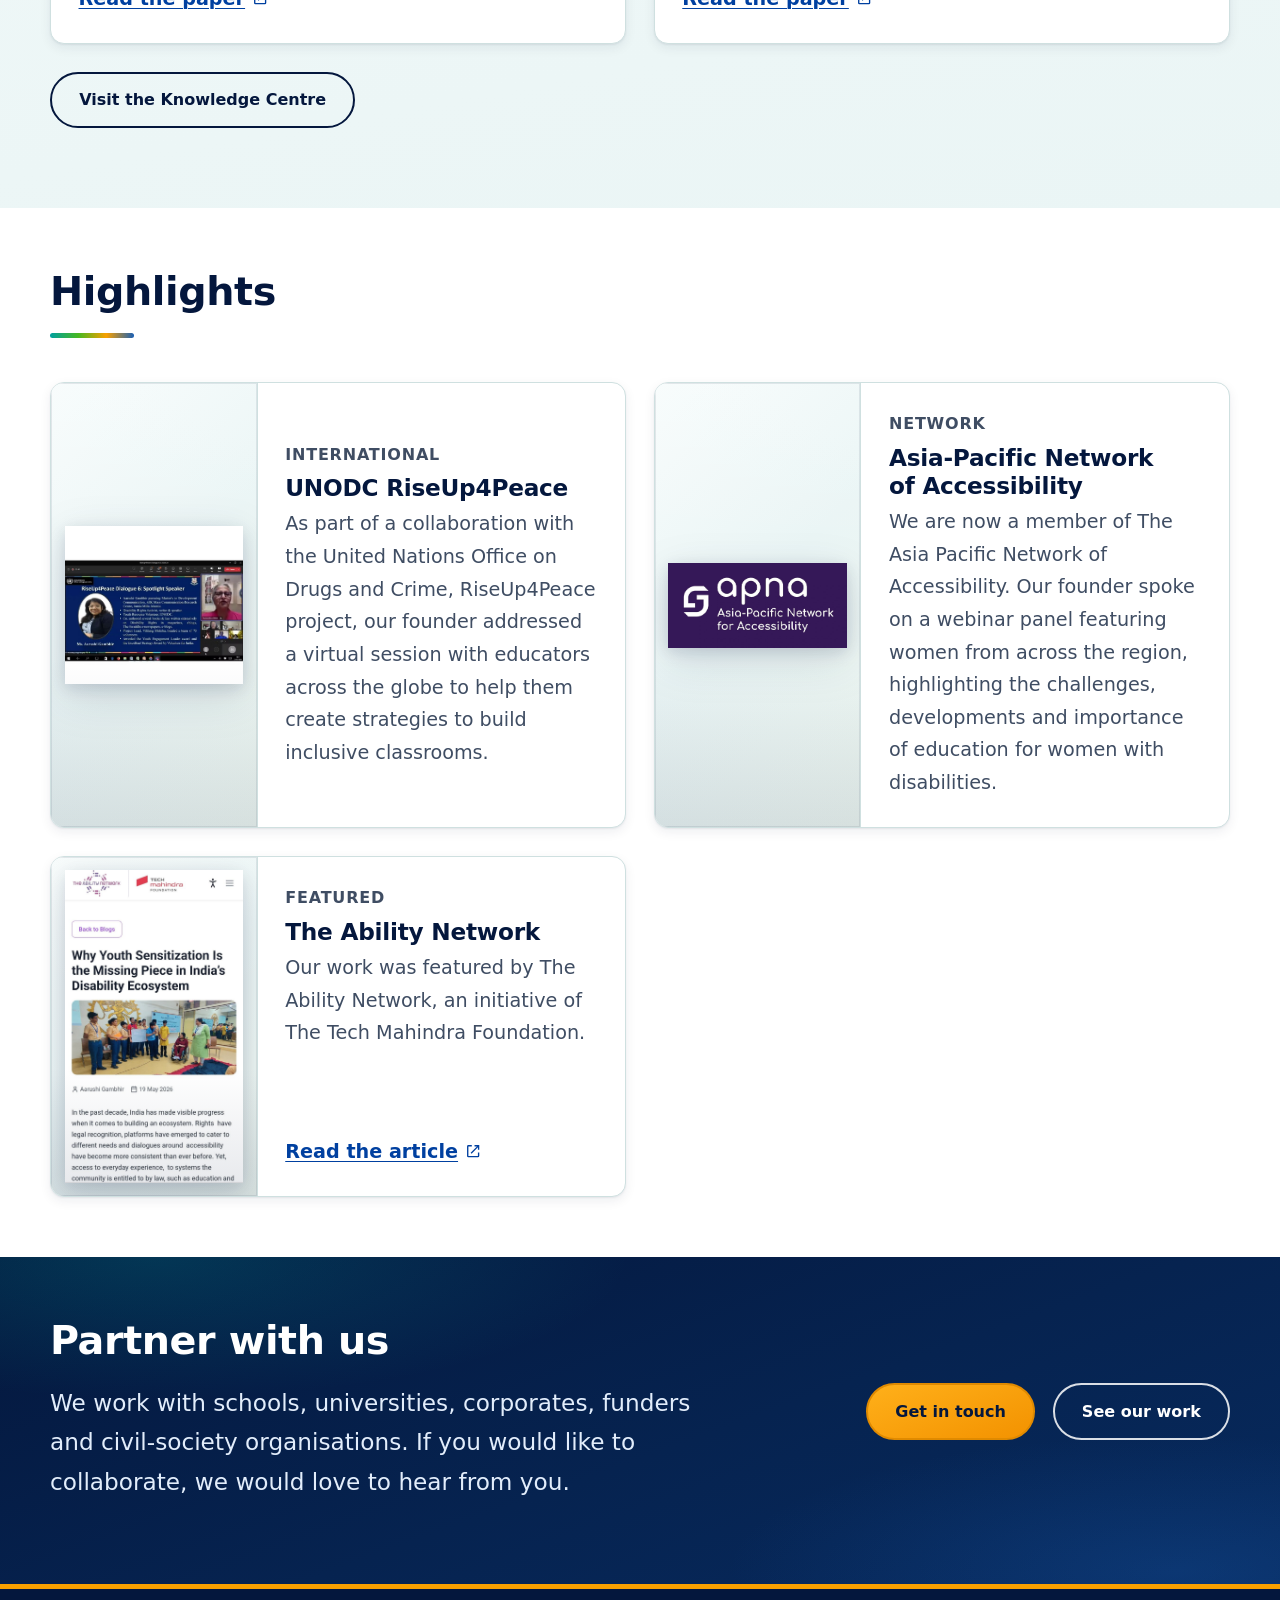
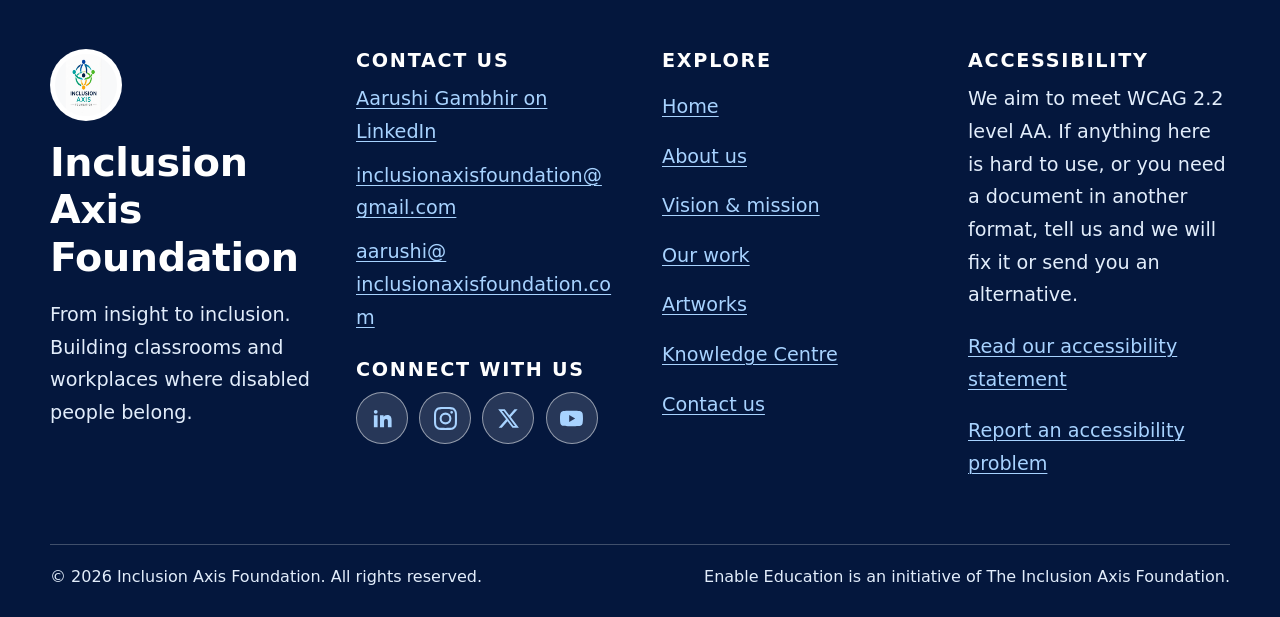
==== commit 58b6f3f8: "Adjust footer LinkedIn placement per feedback - Keep the Enable Education company LinkedIn page   (l" ====
--- a/index.html
+++ b/index.html
@@ -534,13 +534,14 @@
       <div>
         <h3>Contact us</h3>
         <ul class="contact-list">
+          <li><a href="https://www.linkedin.com/in/aarushigambhir/" rel="noopener" target="_blank">Aarushi Gambhir on LinkedIn<span class="visually-hidden"> (opens in a new tab)</span></a></li>
           <li><a href="mailto:inclusionaxisfoundation@gmail.com">inclusionaxisfoundation@<wbr>gmail.com</a></li>
           <li><a href="mailto:aarushi@inclusionaxisfoundation.com">aarushi@<wbr>inclusionaxisfoundation.com</a></li>
         </ul>
 
         <h3 style="margin-top:1.5rem">Connect with us</h3>
         <ul class="social-list">
-          <li><a href="https://www.linkedin.com/in/aarushigambhir/" rel="noopener" target="_blank"><svg aria-hidden="true" focusable="false"><use href="#icon-linkedin"></use></svg><span class="visually-hidden">Aarushi Gambhir on LinkedIn (opens in a new tab)</span></a></li>
+          <li><a href="https://www.linkedin.com/company/enable-education-1/home/" rel="noopener" target="_blank"><svg aria-hidden="true" focusable="false"><use href="#icon-linkedin"></use></svg><span class="visually-hidden">Enable Education on LinkedIn (opens in a new tab)</span></a></li>
           <li><a href="https://www.instagram.com/inclusionaxisfoundation?igsh=OXpyNTQ4dXNpM21m" rel="noopener" target="_blank"><svg aria-hidden="true" focusable="false"><use href="#icon-instagram"></use></svg><span class="visually-hidden">Inclusion Axis Foundation on Instagram (opens in a new tab)</span></a></li>
           <li><a href="https://x.com/enableeducation?t=6LmXwSsxmcVuHl_wjzEHXg&amp;s=09" rel="noopener" target="_blank"><svg aria-hidden="true" focusable="false"><use href="#icon-x"></use></svg><span class="visually-hidden">Enable Education on X, formerly Twitter (opens in a new tab)</span></a></li>
           <li><a href="https://youtube.com/@inclusion_axis_foundation?si=FFW_-bEmGm1JqRyU" rel="noopener" target="_blank"><svg aria-hidden="true" focusable="false"><use href="#icon-youtube"></use></svg><span class="visually-hidden">Inclusion Axis Foundation on YouTube (opens in a new tab)</span></a></li>
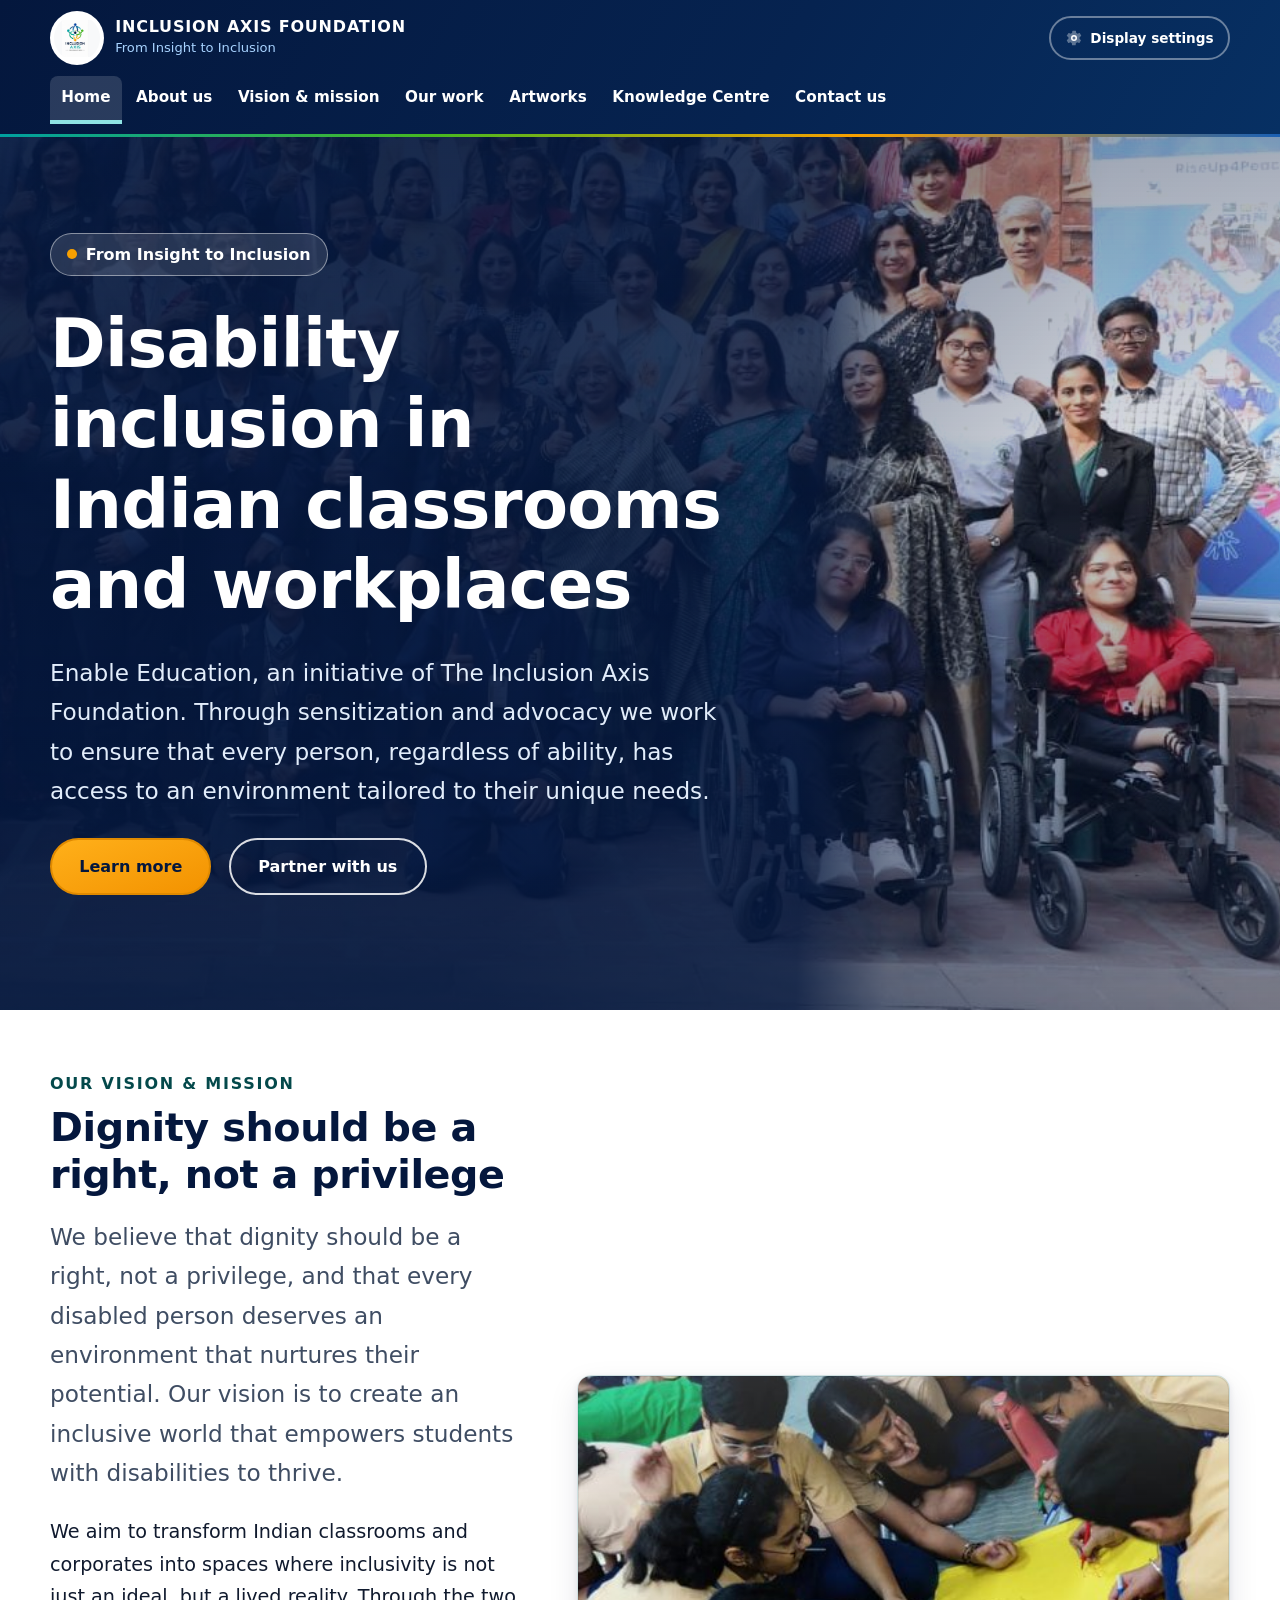
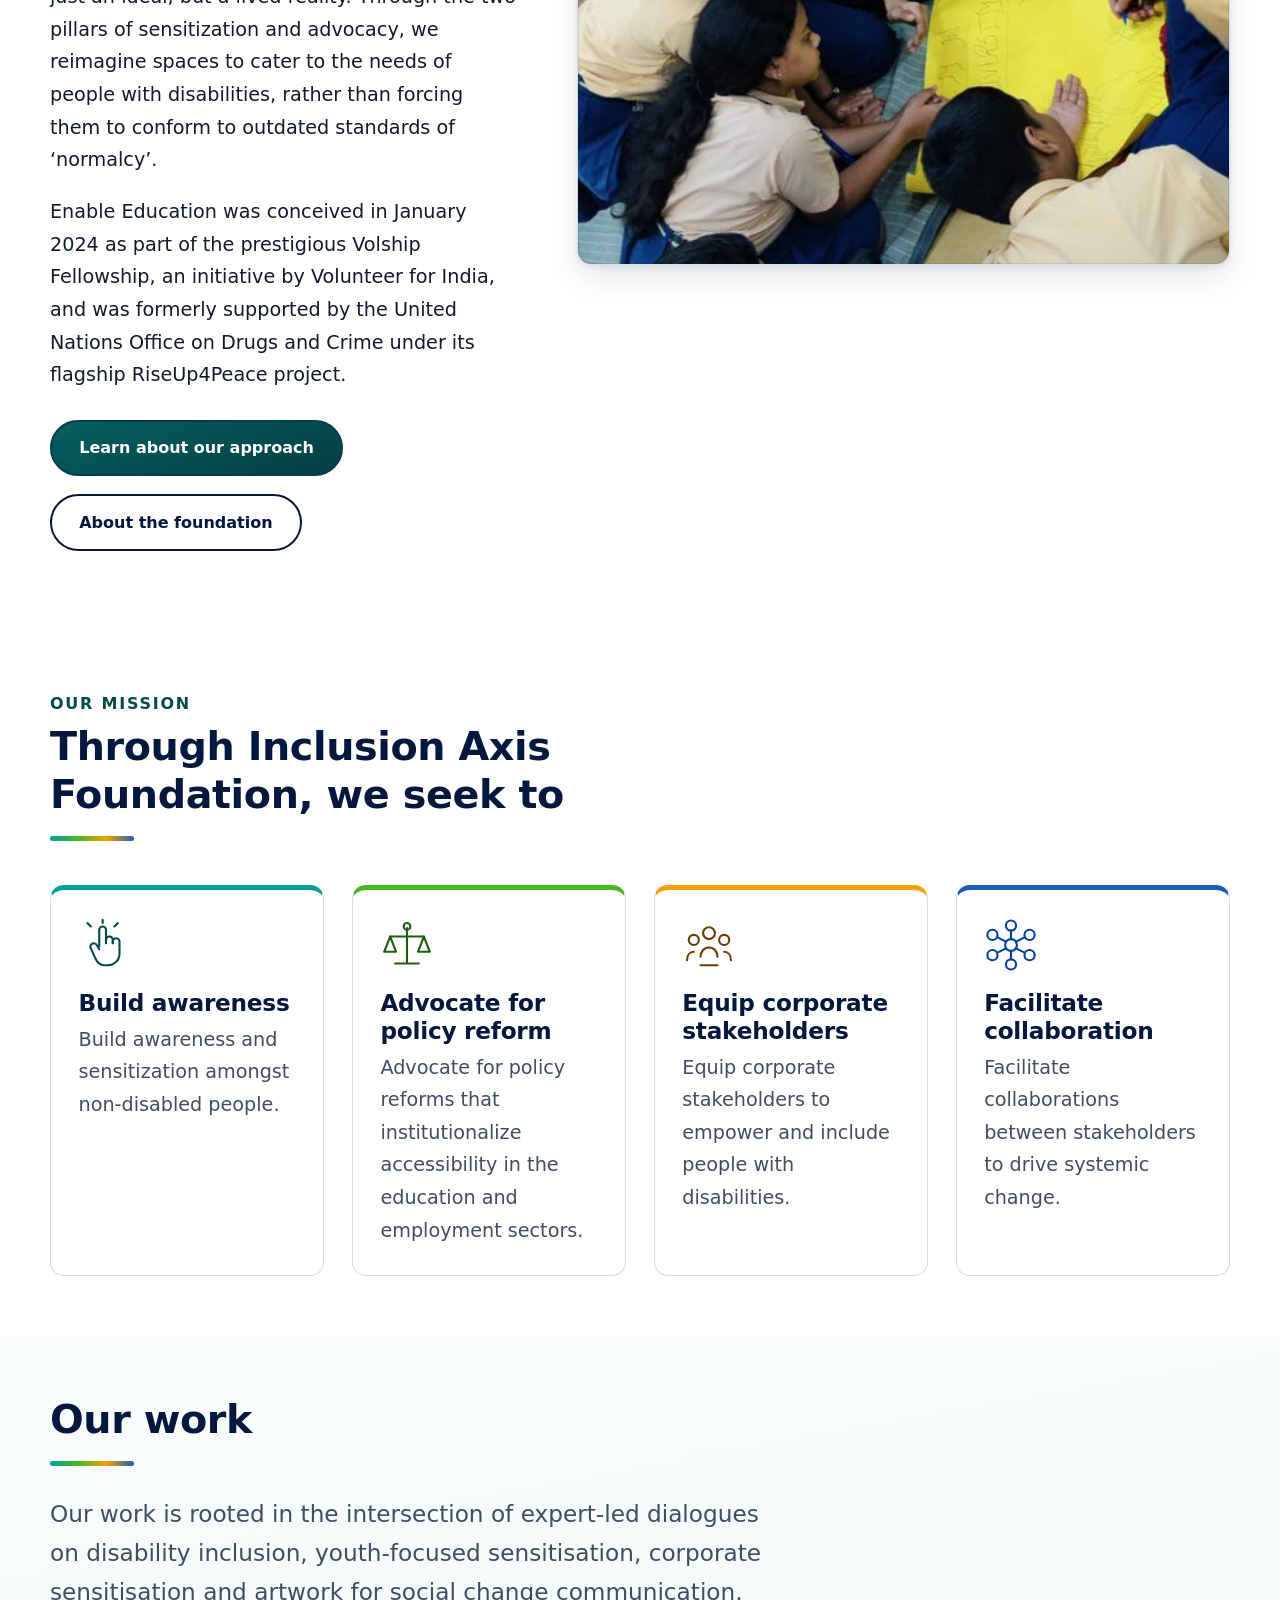
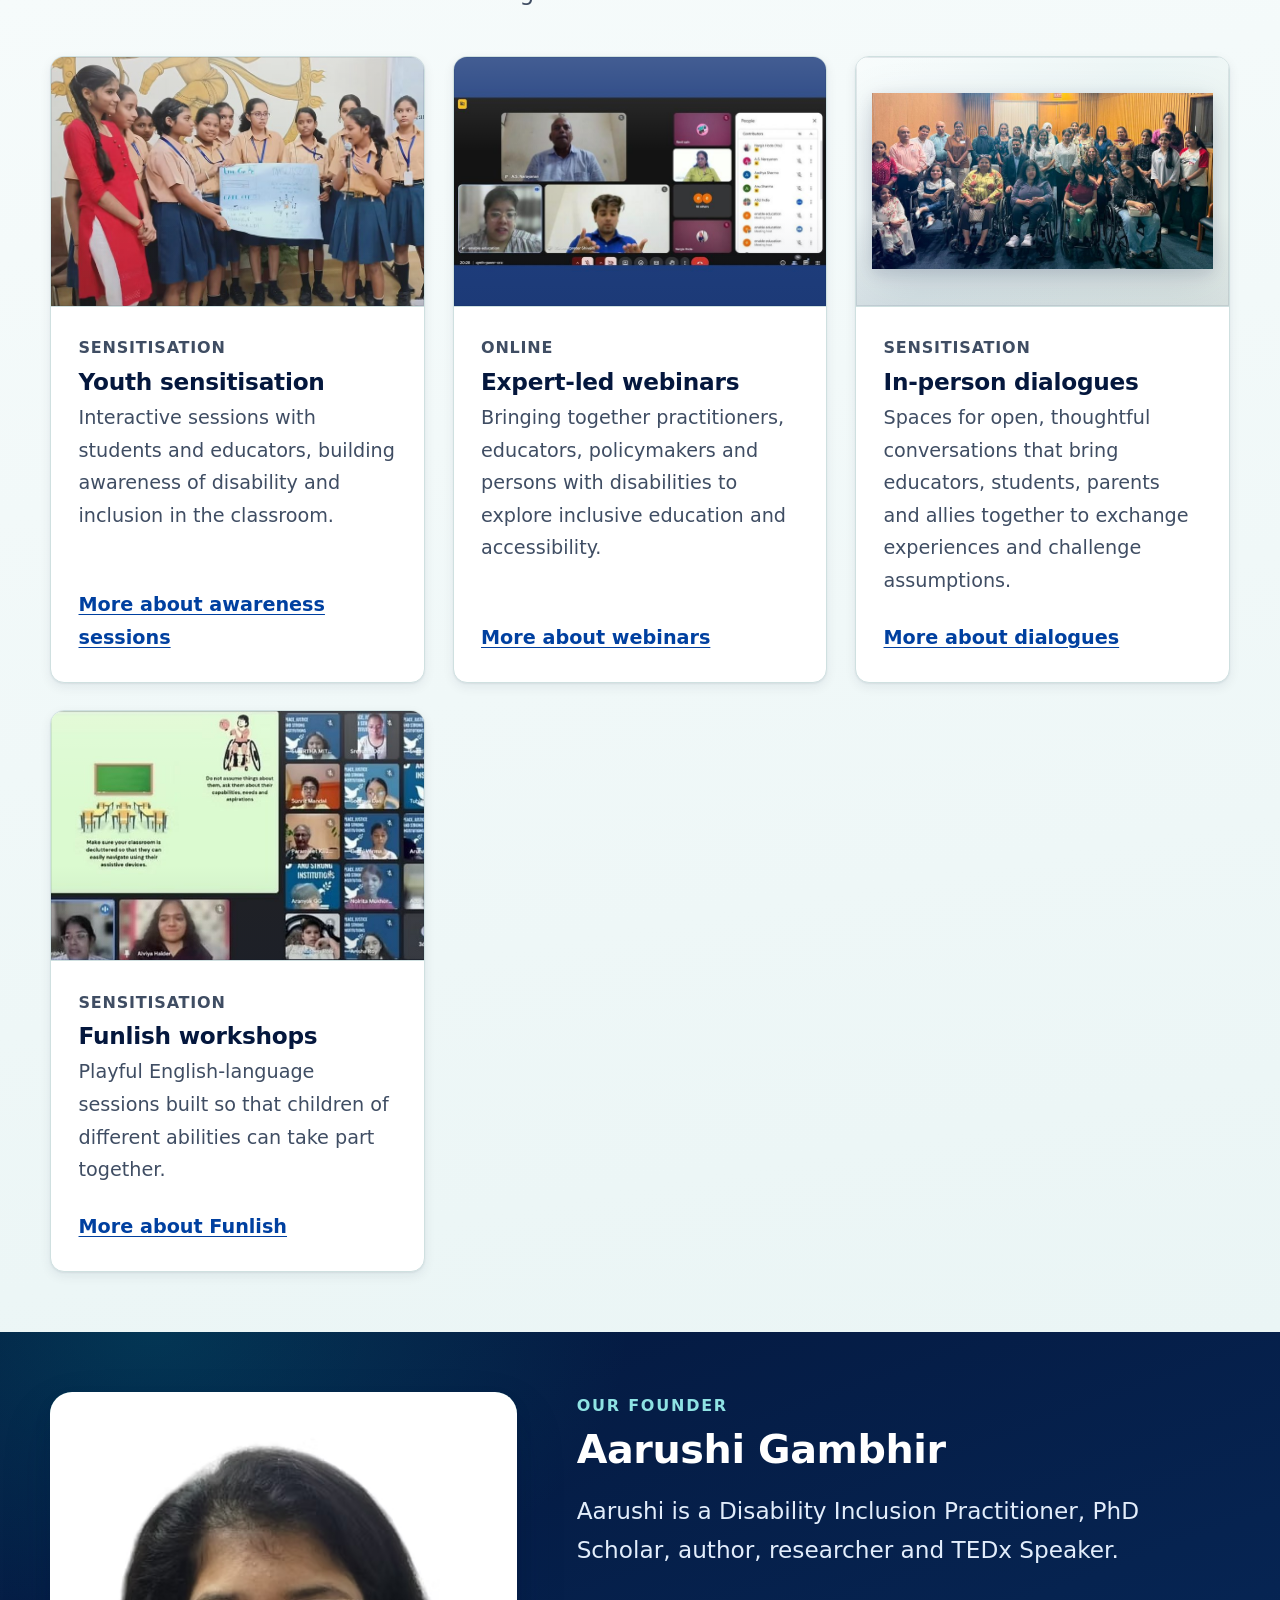
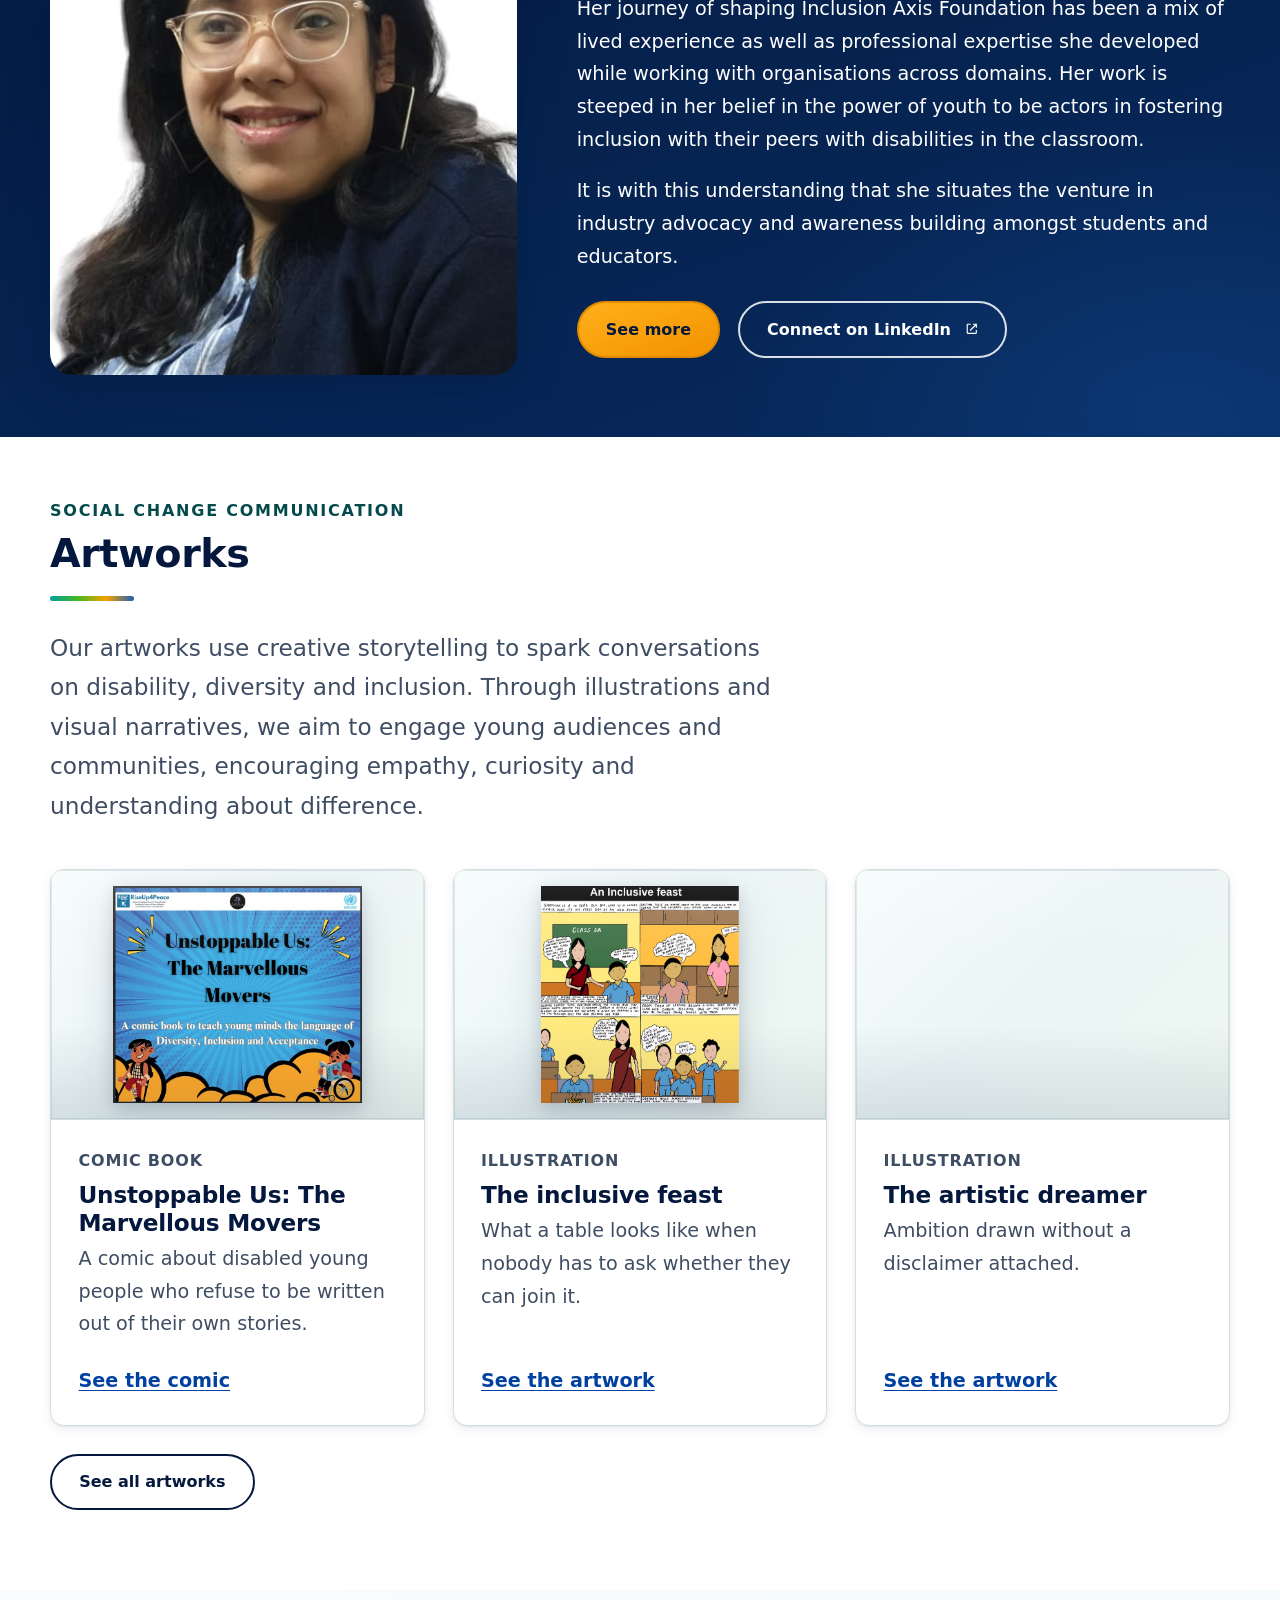
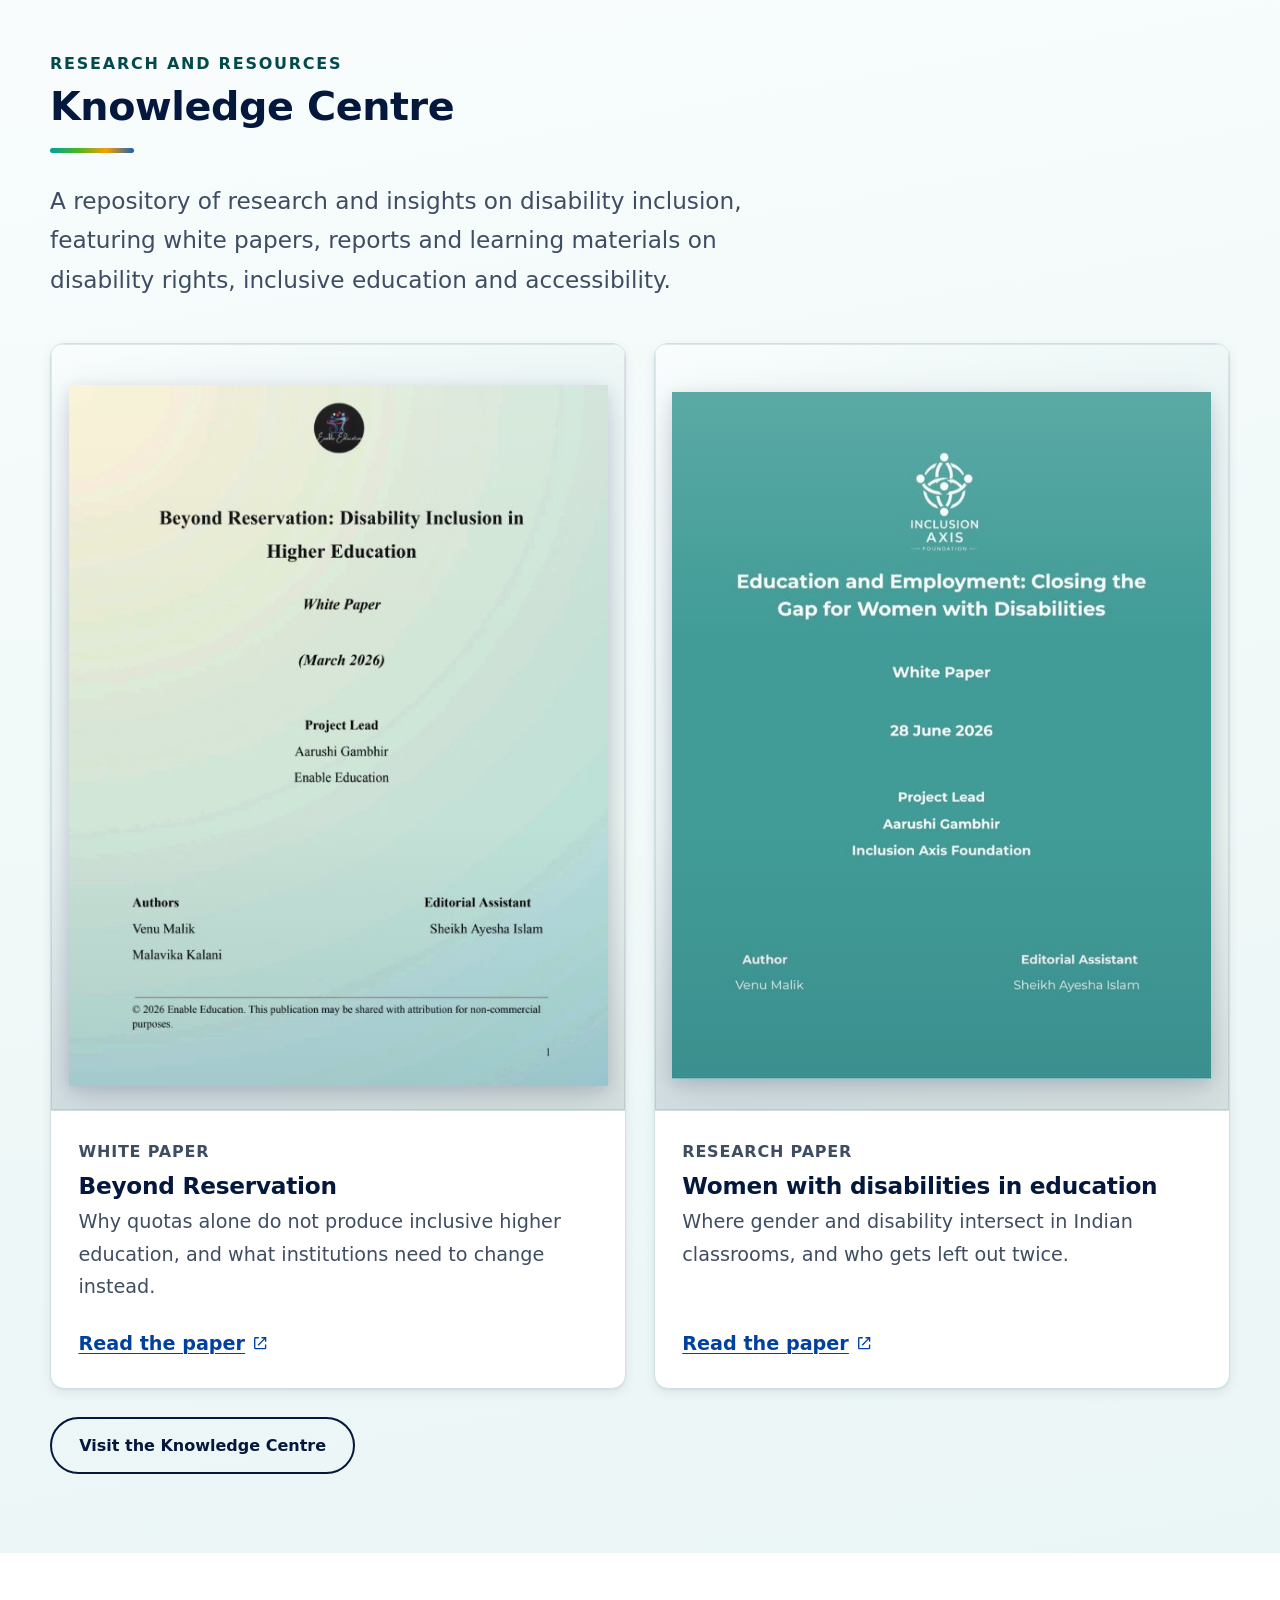
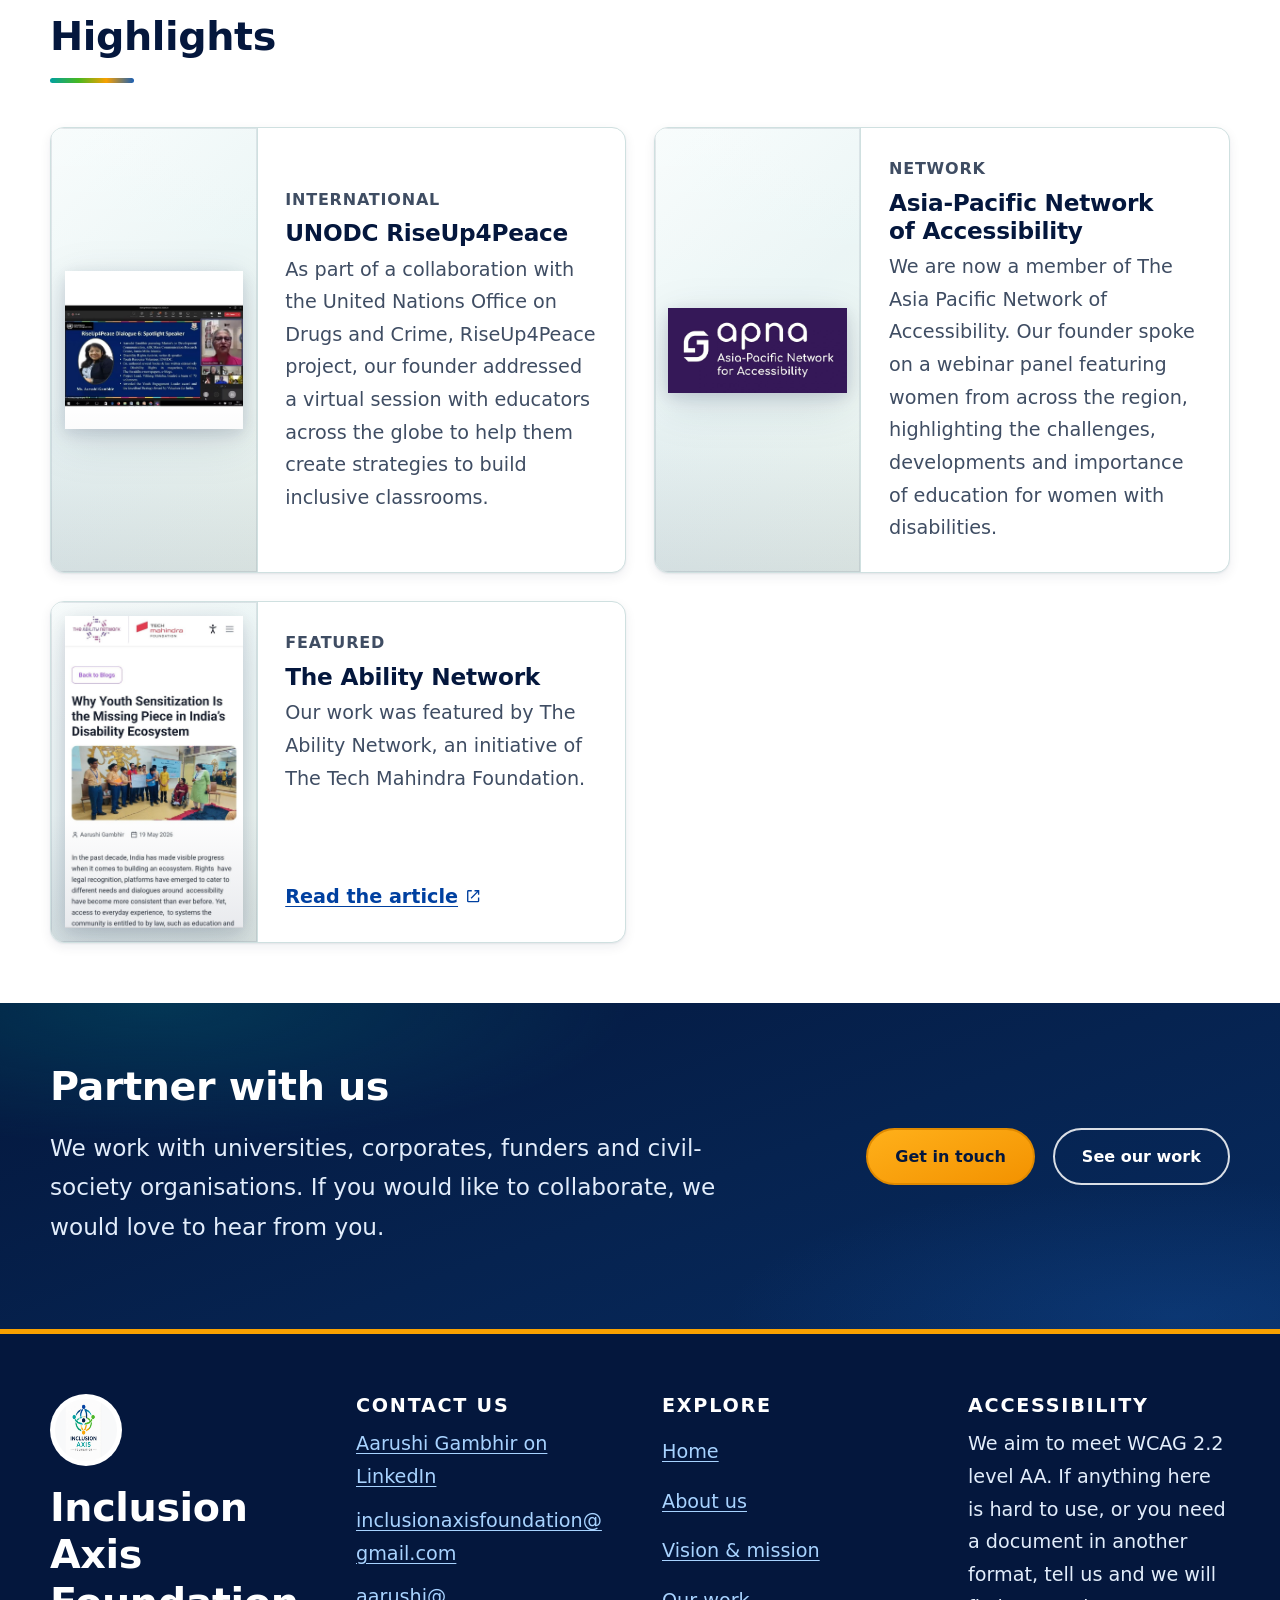
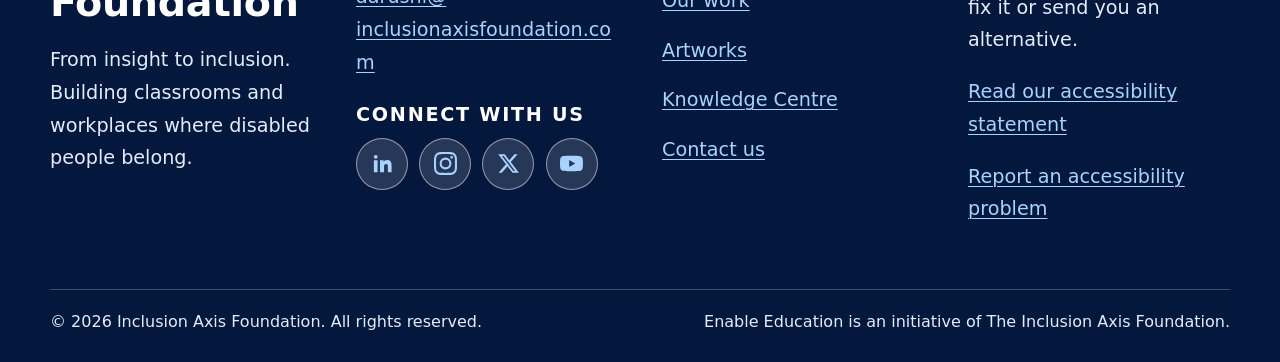
==== commit b871ade5: "Group three programmes under one Sensitisation tag, trim mission and CTA copy - Home page "Our work"" ====
--- a/index.html
+++ b/index.html
@@ -201,12 +201,6 @@
           <p>Build awareness and sensitization amongst non-disabled people.</p>
         </li>
         <li>
-          <svg viewBox="0 0 64 64" fill="none" stroke="currentColor" stroke-width="2.5" stroke-linecap="round" stroke-linejoin="round" aria-hidden="true" focusable="false"><circle cx="32" cy="32" r="24"/><path d="M32 8c6 7 9 15 9 24s-3 17-9 24c-6-7-9-15-9-24s3-17 9-24Z"/><path d="M9 24h46M9 40h46"/></svg>
-          <h3>Sensitize educators</h3>
-          <p>Sensitize educators and equip them with strategies to build truly
-            inclusive classrooms.</p>
-        </li>
-        <li>
           <svg viewBox="0 0 64 64" fill="none" stroke="currentColor" stroke-width="2.5" stroke-linecap="round" stroke-linejoin="round" aria-hidden="true" focusable="false"><path d="M32 12v42M18 54h28"/><path d="M12 22h40"/><path d="M12 22 5 40h14L12 22Z"/><path d="M52 22 45 40h14l-7-18Z"/><circle cx="32" cy="10" r="4"/></svg>
           <h3>Advocate for policy reform</h3>
           <p>Advocate for policy reforms that institutionalize accessibility in
@@ -246,7 +240,7 @@
               <img src="assets/img/tagore-school.jpg" alt="A facilitator standing in front of a classroom of school students during an awareness session." width="780" height="780" loading="lazy" decoding="async">
             </div>
             <div class="card__body">
-              <p class="card__meta">Schools &amp; colleges</p>
+              <p class="card__meta">Sensitisation</p>
               <h3>Youth sensitisation</h3>
               <p>Interactive sessions with students and educators, building
                 awareness of disability and inclusion in the classroom.</p>
@@ -275,7 +269,7 @@
               <img src="assets/img/work-dialogue.jpg" alt="Participants, several of them wheelchair users, seated together in a circle at an in-person dialogue." width="800" height="414" loading="lazy" decoding="async">
             </div>
             <div class="card__body">
-              <p class="card__meta">Our work</p>
+              <p class="card__meta">Sensitisation</p>
               <h3>In-person dialogues</h3>
               <p>Spaces for open, thoughtful conversations that bring
                 educators, students, parents and allies together to exchange
@@ -290,7 +284,7 @@
               <img src="assets/img/funlish-workshop.jpg" alt="Children seated at long tables taking part in a Funlish language workshop." width="990" height="439" loading="lazy" decoding="async">
             </div>
             <div class="card__body">
-              <p class="card__meta">Our work</p>
+              <p class="card__meta">Sensitisation</p>
               <h3>Funlish workshops</h3>
               <p>Playful English-language sessions built so that children of
                 different abilities can take part together.</p>
@@ -506,7 +500,7 @@
       <div>
         <h2 id="cta-heading">Partner with us</h2>
         <p class="lede">
-          We work with schools, universities, corporates, funders and
+          We work with universities, corporates, funders and
           civil-society organisations. If you would like to collaborate, we
           would love to hear from you.
         </p>
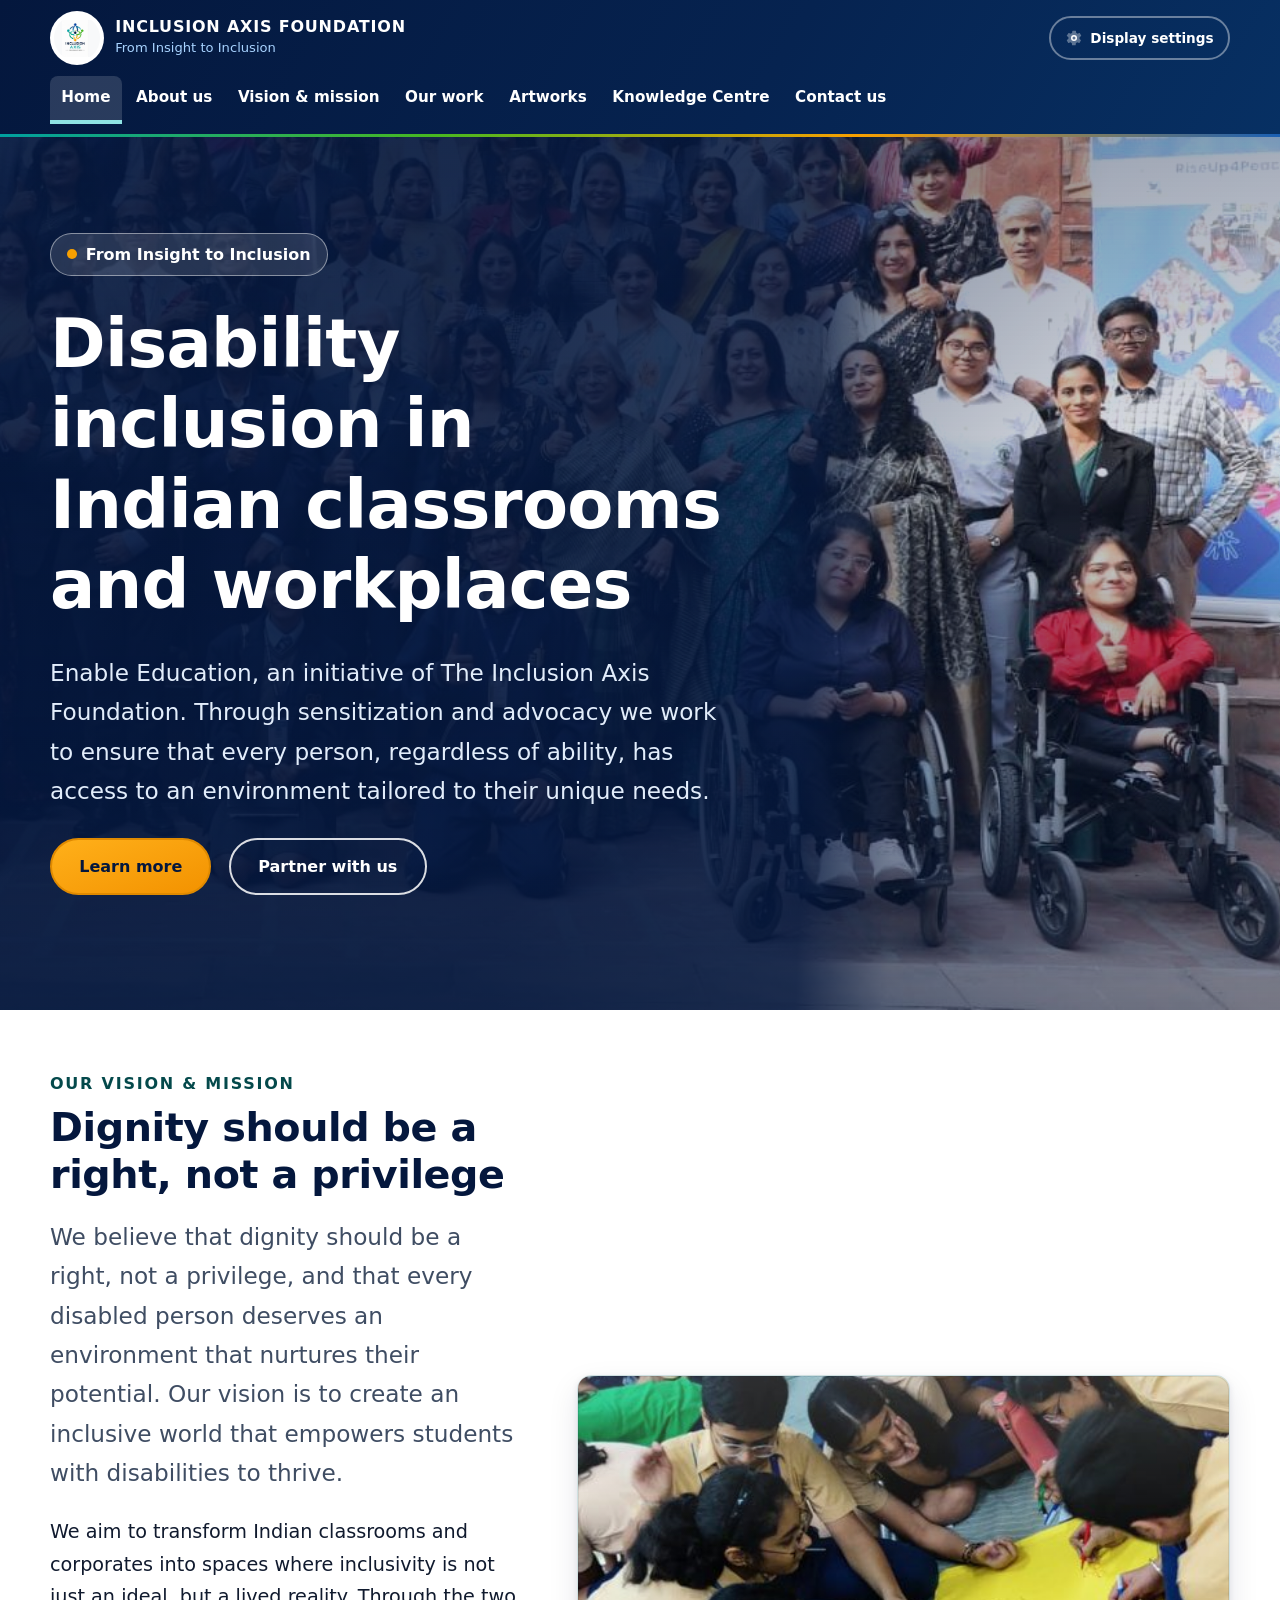
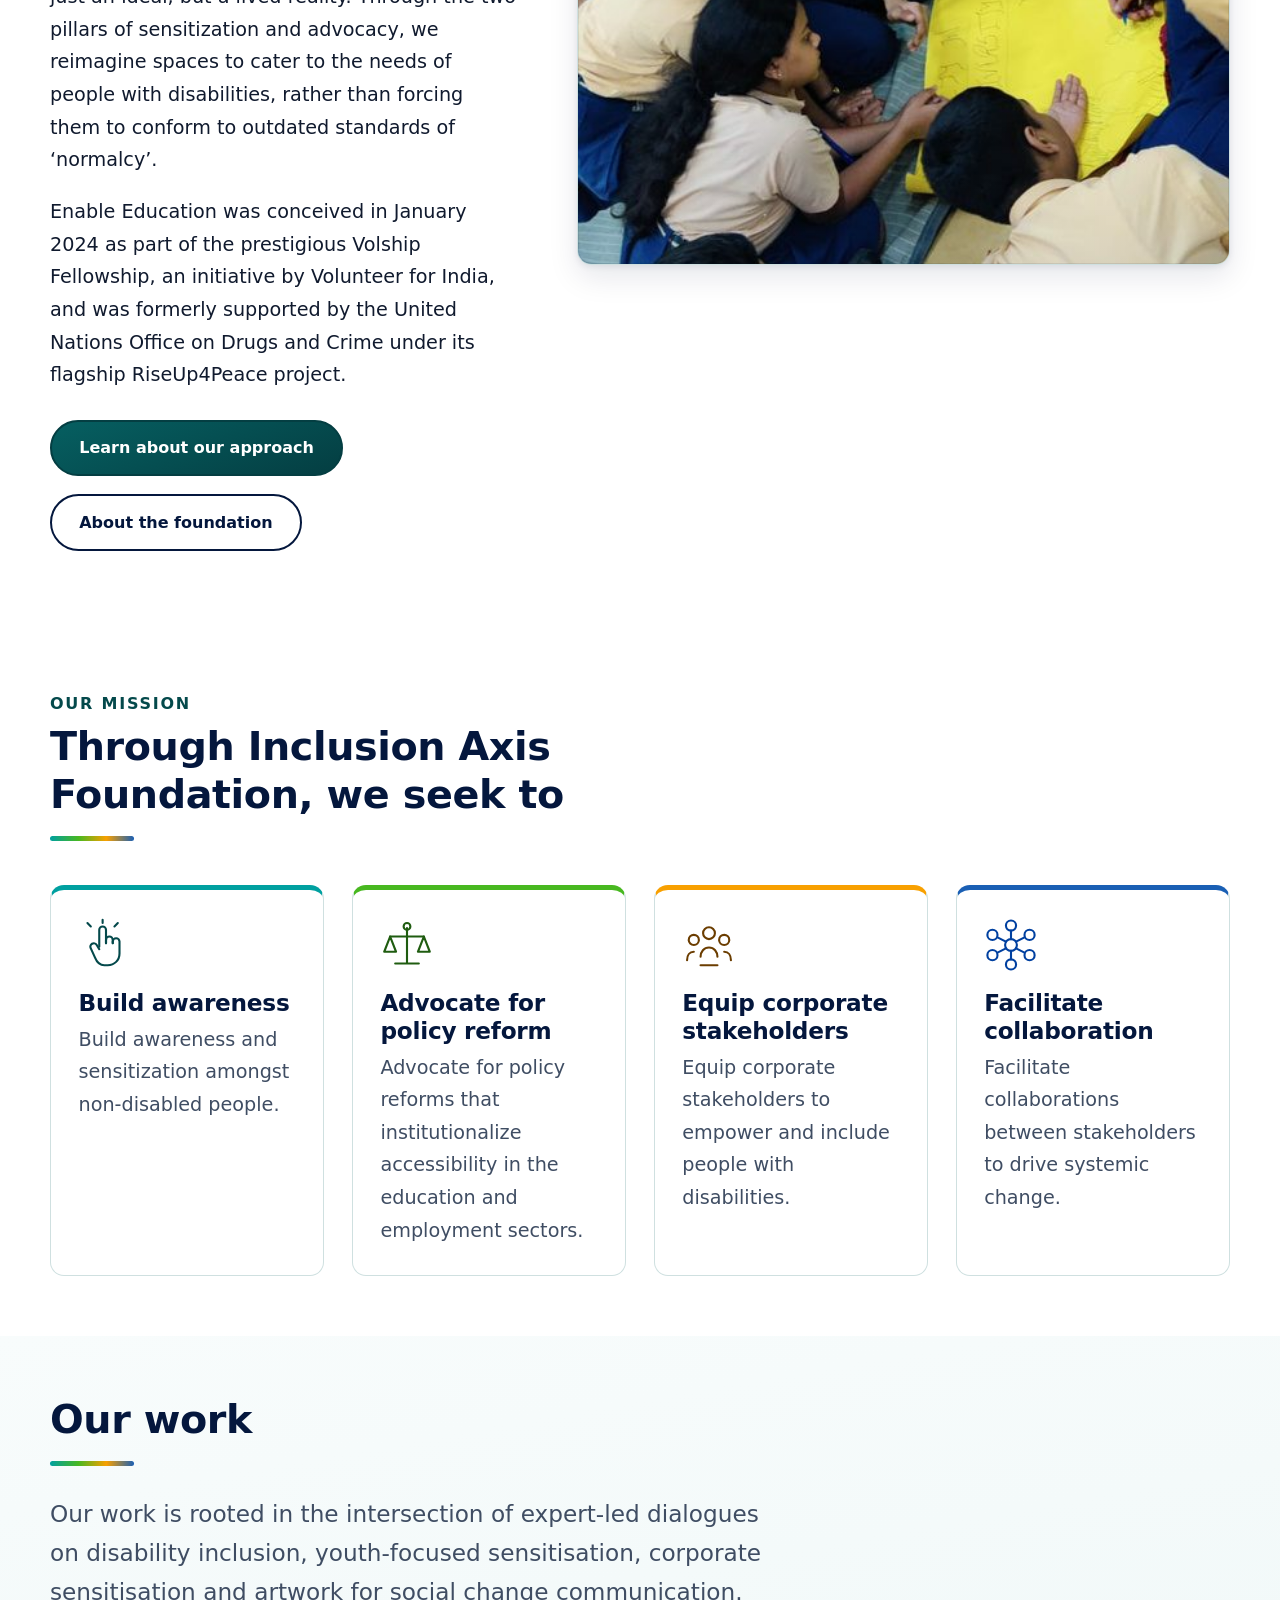
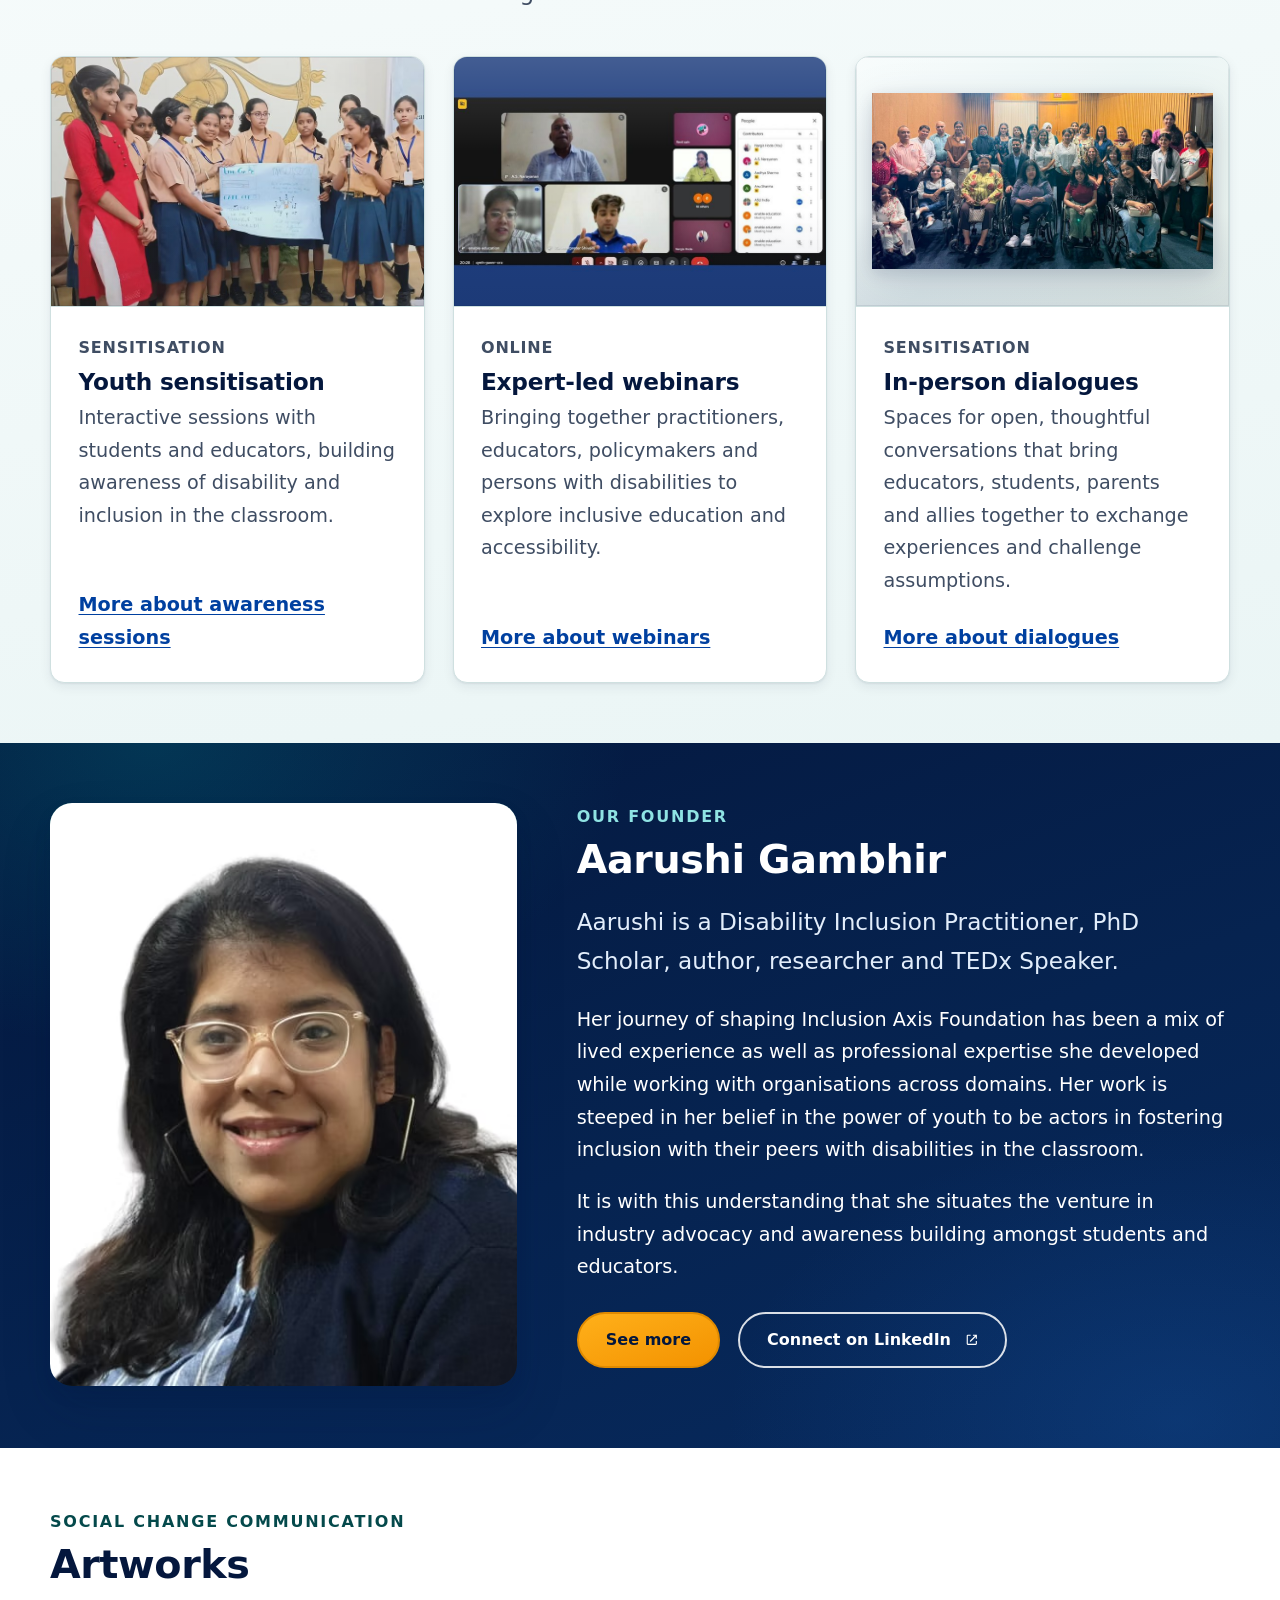
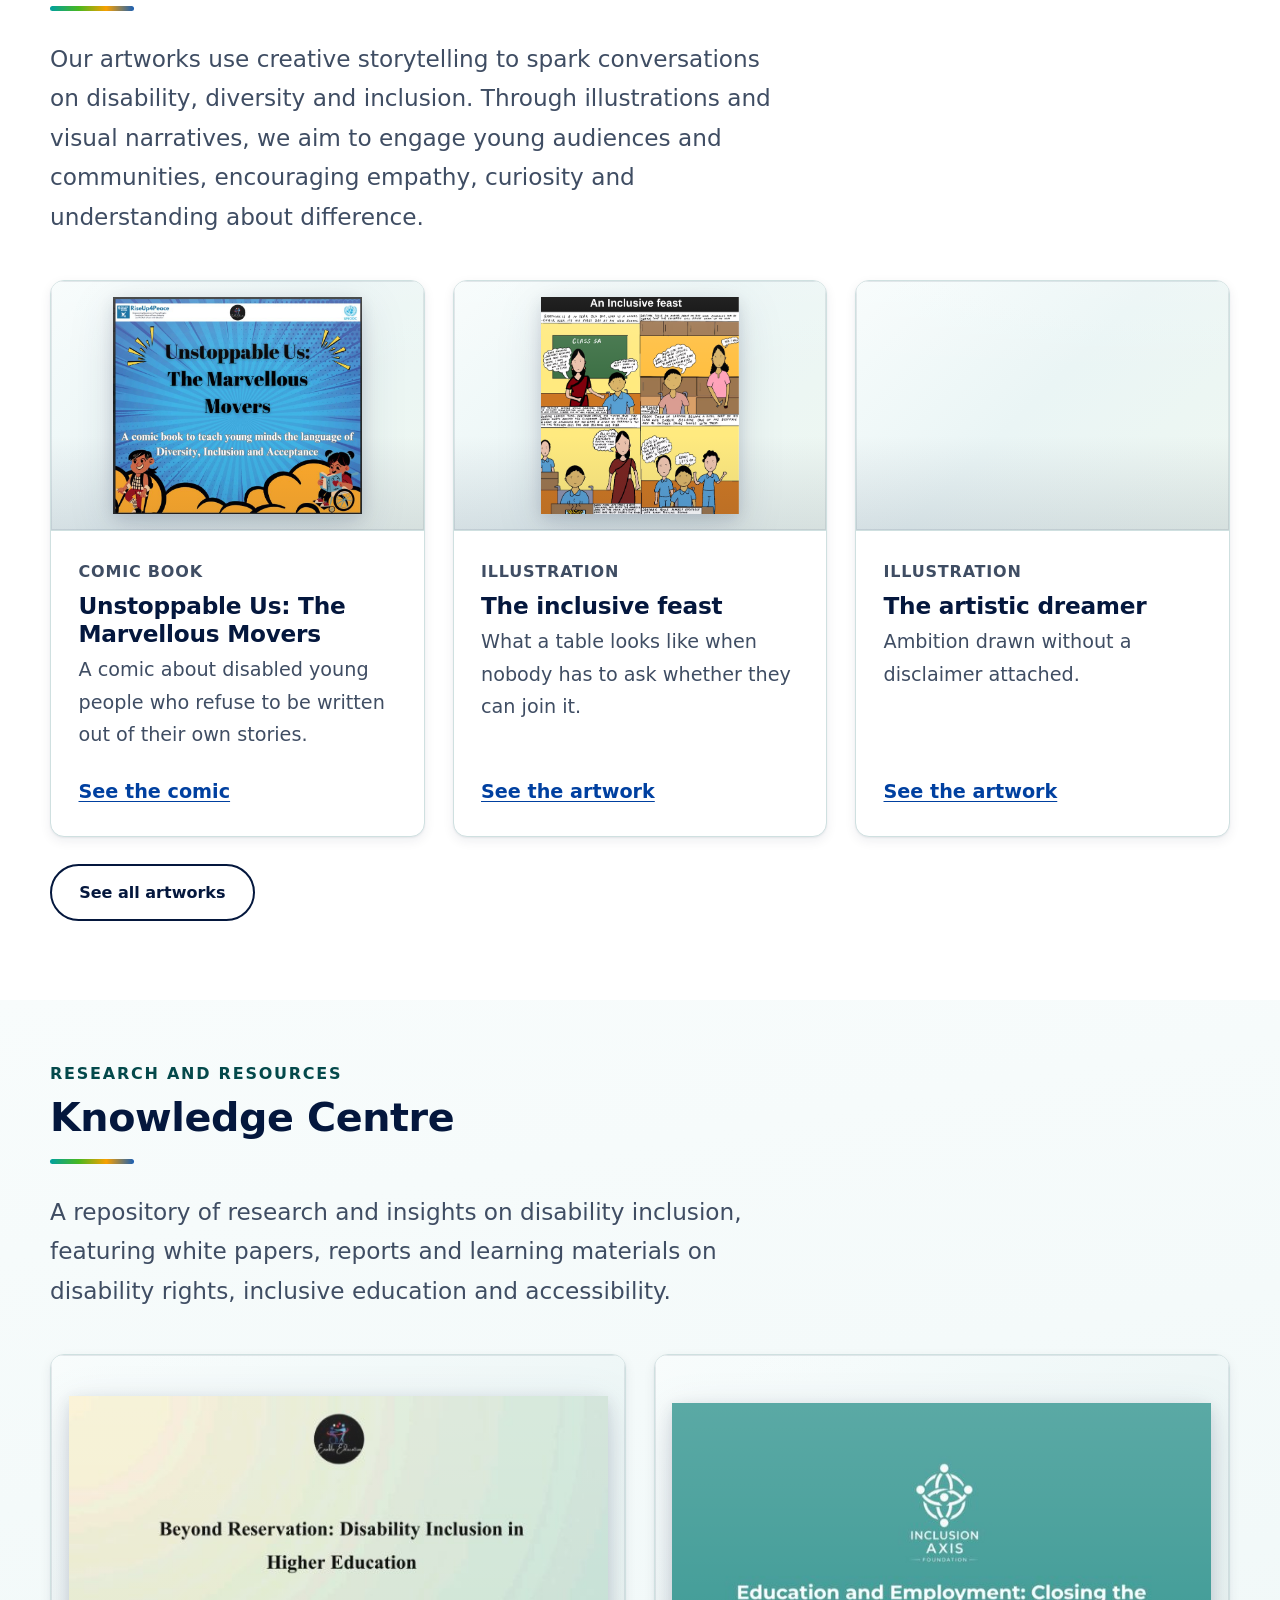
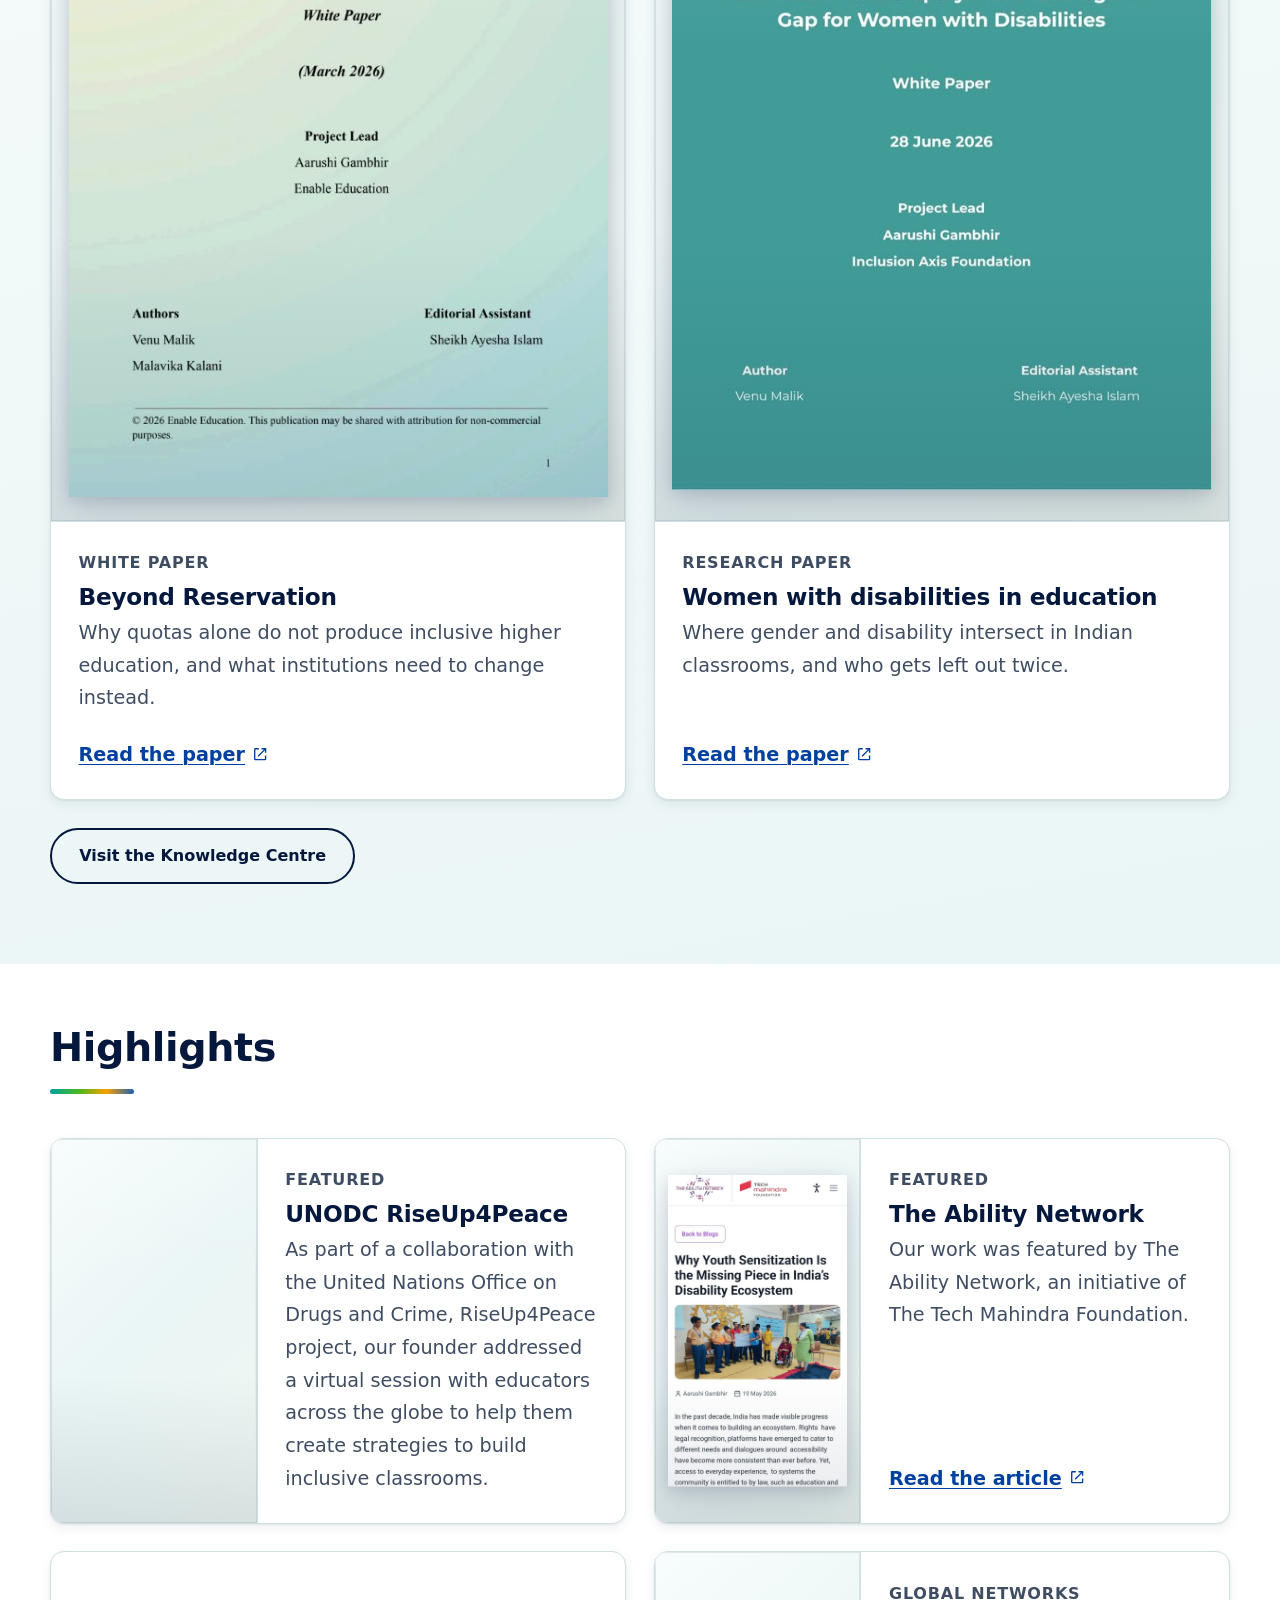
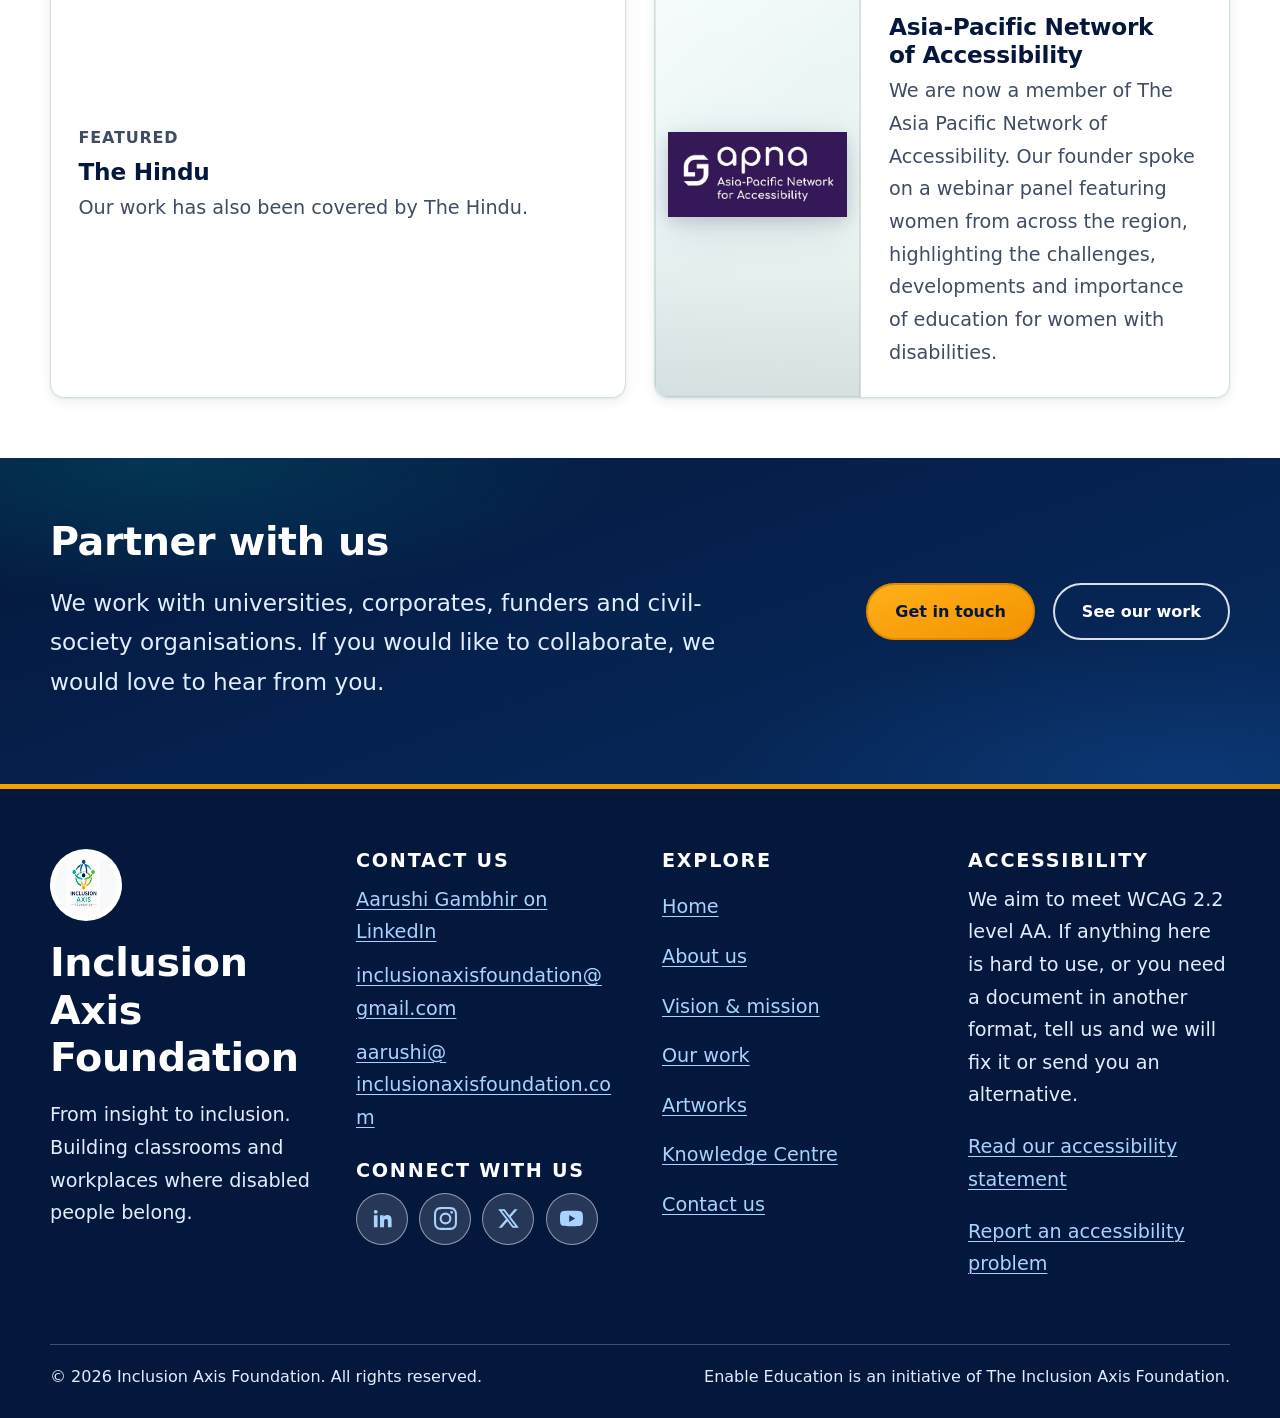
==== commit 63c31384: "Remove Funlish programme, blog section, programme labels; restructure highlights; update accessibili" ====
--- a/index.html
+++ b/index.html
@@ -278,20 +278,6 @@
             </div>
           </article>
         </li>
-        <li>
-          <article class="card">
-            <div class="card__media">
-              <img src="assets/img/funlish-workshop.jpg" alt="Children seated at long tables taking part in a Funlish language workshop." width="990" height="439" loading="lazy" decoding="async">
-            </div>
-            <div class="card__body">
-              <p class="card__meta">Sensitisation</p>
-              <h3>Funlish workshops</h3>
-              <p>Playful English-language sessions built so that children of
-                different abilities can take part together.</p>
-              <p class="card__link"><a href="work.html#funlish">More about Funlish</a></p>
-            </div>
-          </article>
-        </li>
       </ul>
     </div>
   </section>
@@ -452,7 +438,7 @@
               <img src="assets/img/unodc-riseup4peace.jpg" alt="Certificate of participation from the UNODC RiseUp4Peace initiative." width="825" height="729" loading="lazy" decoding="async">
             </div>
             <div class="card__body">
-              <p class="card__meta">International</p>
+              <p class="card__meta">Featured</p>
               <h3>UNODC RiseUp4Peace</h3>
               <p>As part of a collaboration with the United Nations Office on
                 Drugs and Crime, RiseUp4Peace project, our founder addressed a
@@ -464,30 +450,39 @@
         <li>
           <article class="card card--row">
             <div class="card__media card__media--safe">
+              <img src="assets/img/ability-network-article.jpg" alt="Article about the foundation published by The Ability Network." width="756" height="1323" loading="lazy" decoding="async">
+            </div>
+            <div class="card__body">
+              <p class="card__meta">Featured</p>
+              <h3>The Ability Network</h3>
+              <p>Our work was featured by The Ability Network, an initiative
+                of The Tech Mahindra Foundation.</p>
+              <p class="card__link"><a href="https://theabilitynetwork.in/dei-champions-driving-change-in-2024/" rel="noopener" target="_blank">Read the article<span class="visually-hidden"> on The Ability Network (opens in a new tab)</span><svg class="ext-icon" aria-hidden="true" focusable="false"><use href="#icon-external"></use></svg></a></p>
+            </div>
+          </article>
+        </li>
+        <li>
+          <article class="card card--row">
+            <div class="card__body">
+              <p class="card__meta">Featured</p>
+              <h3>The Hindu</h3>
+              <p>Our work has also been covered by The Hindu.</p>
+            </div>
+          </article>
+        </li>
+        <li>
+          <article class="card card--row">
+            <div class="card__media card__media--safe">
               <img src="assets/img/apna-logo.png" alt="Logo of the Asia-Pacific Network for Accessibility." width="950" height="452" loading="lazy" decoding="async">
             </div>
             <div class="card__body">
-              <p class="card__meta">Network</p>
+              <p class="card__meta">Global Networks</p>
               <h3>Asia-Pacific Network of Accessibility</h3>
               <p>We are now a member of The Asia Pacific Network of
                 Accessibility. Our founder spoke on a webinar panel featuring
                 women from across the region, highlighting the challenges,
                 developments and importance of education for women with
                 disabilities.</p>
-            </div>
-          </article>
-        </li>
-        <li>
-          <article class="card card--row">
-            <div class="card__media card__media--safe">
-              <img src="assets/img/ability-network-article.jpg" alt="Article about the foundation published by The Ability Network." width="756" height="1323" loading="lazy" decoding="async">
-            </div>
-            <div class="card__body">
-              <p class="card__meta">Featured</p>
-              <h3>The Ability Network</h3>
-              <p>Our work was featured by The Ability Network, an initiative
-                of The Tech Mahindra Foundation.</p>
-              <p class="card__link"><a href="https://theabilitynetwork.in/dei-champions-driving-change-in-2024/" rel="noopener" target="_blank">Read the article<span class="visually-hidden"> on The Ability Network (opens in a new tab)</span><svg class="ext-icon" aria-hidden="true" focusable="false"><use href="#icon-external"></use></svg></a></p>
             </div>
           </article>
         </li>
@@ -564,7 +559,7 @@
           <a href="accessibility.html">Read our accessibility statement</a>
         </p>
         <p>
-          <a href="mailto:aarushi@inclusionaxisfoundation.com?subject=Accessibility%20on%20the%20IAF%20website">Report an accessibility problem</a>
+          <a href="mailto:inclusionaxisfoundation@gmail.com?subject=Accessibility%20on%20the%20IAF%20website">Report an accessibility problem</a>
         </p>
       </div>
     </div>
